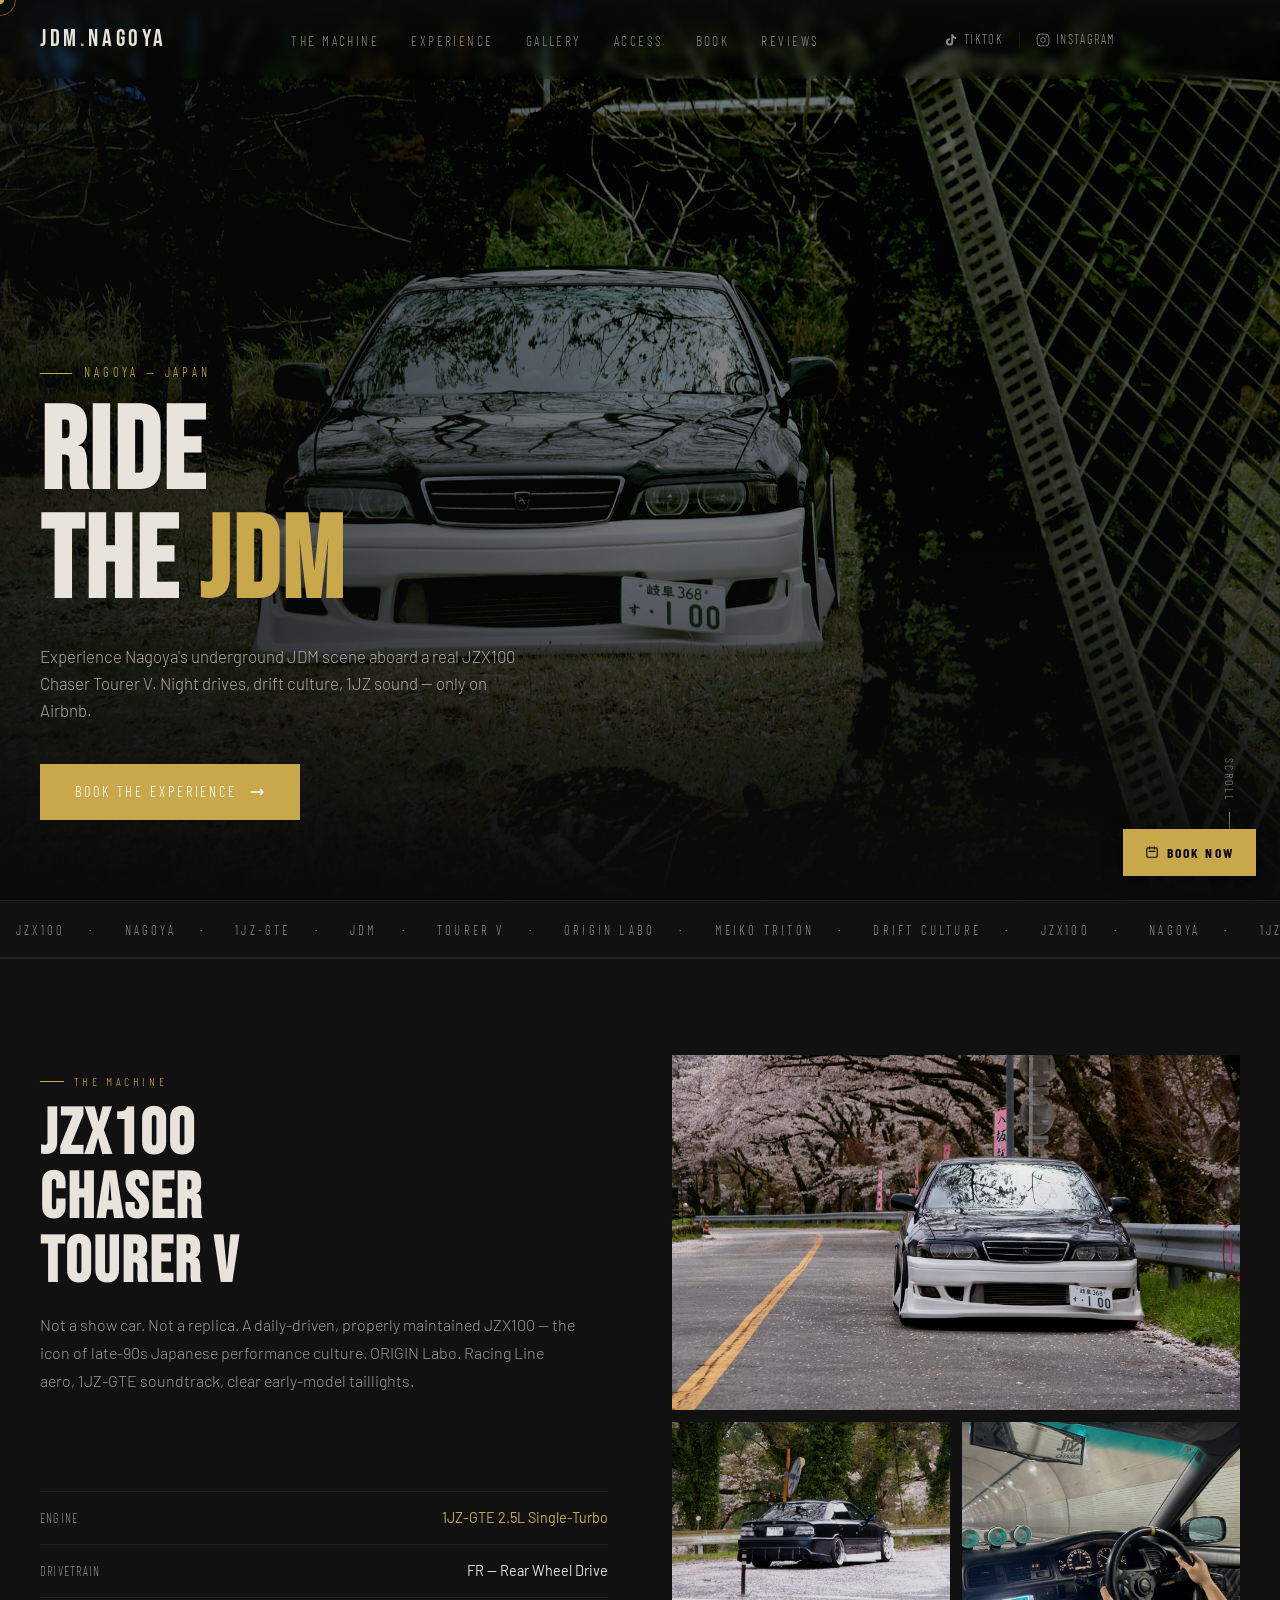
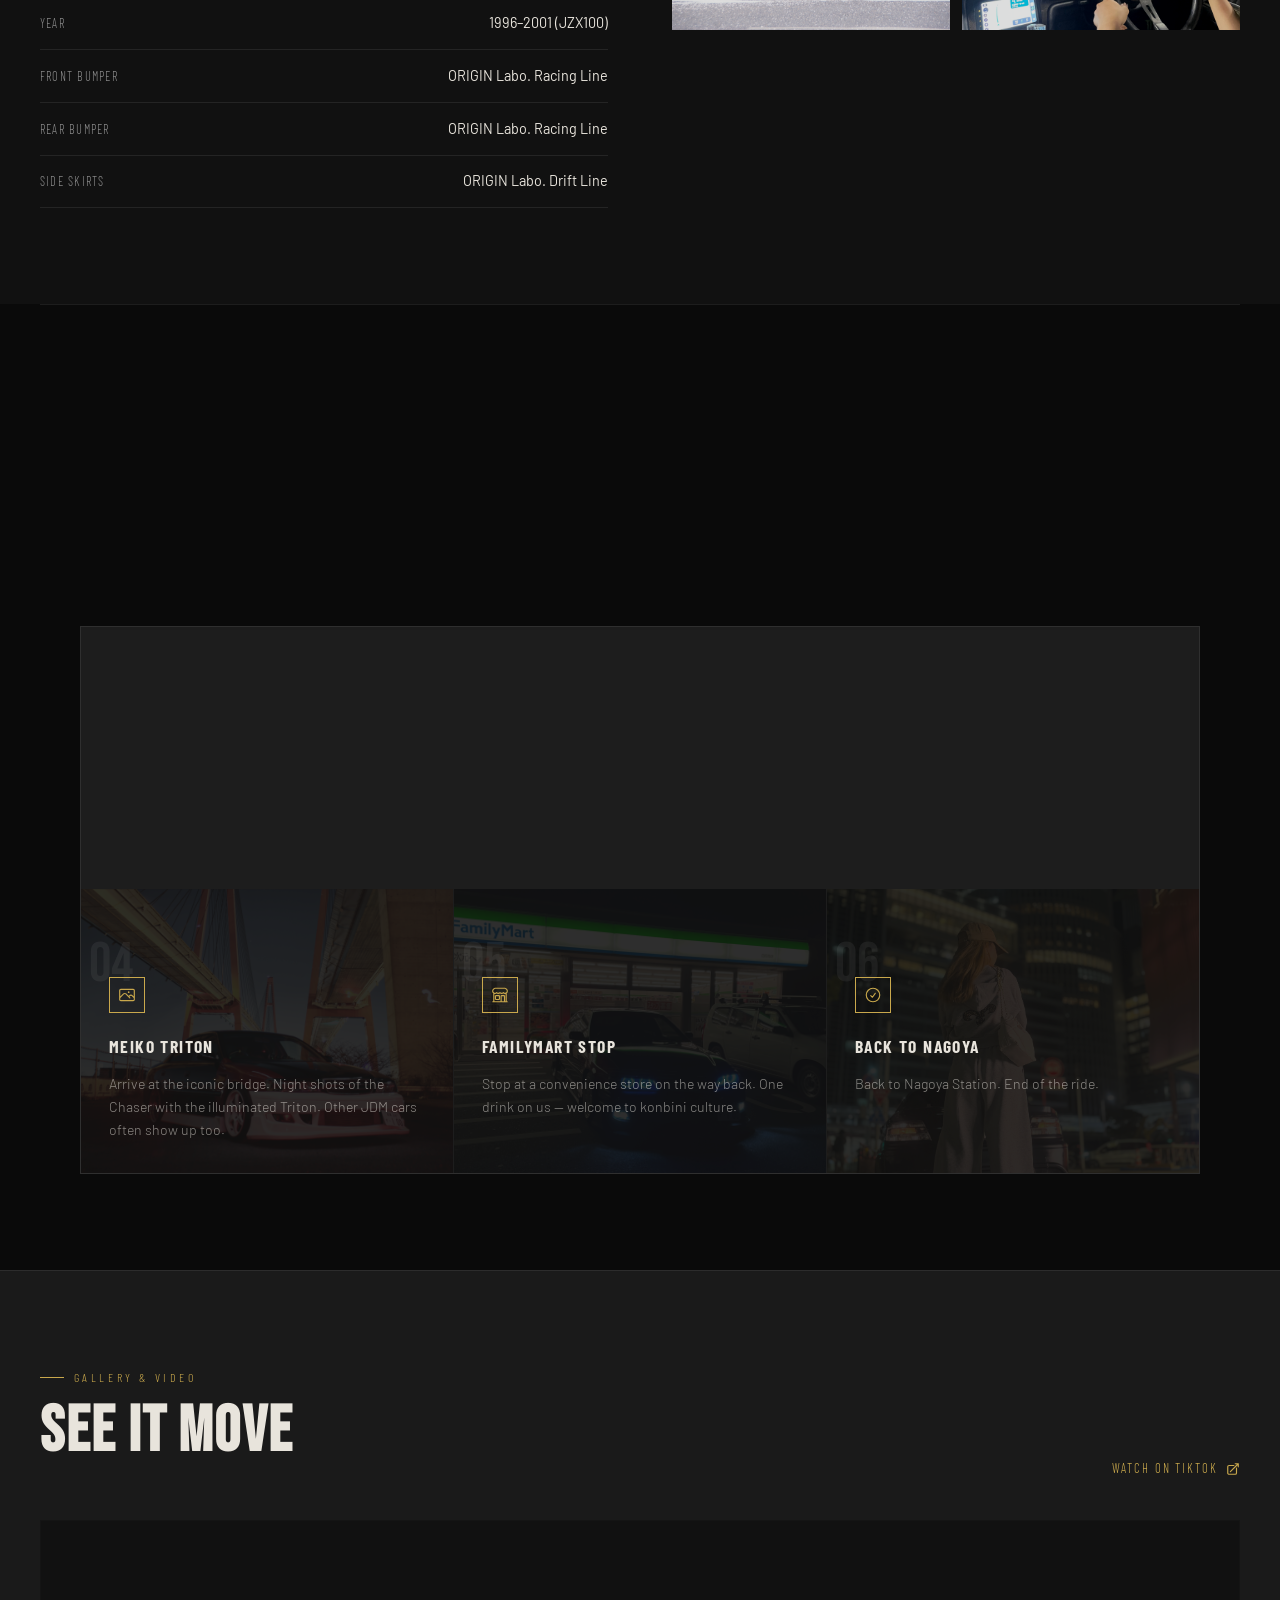
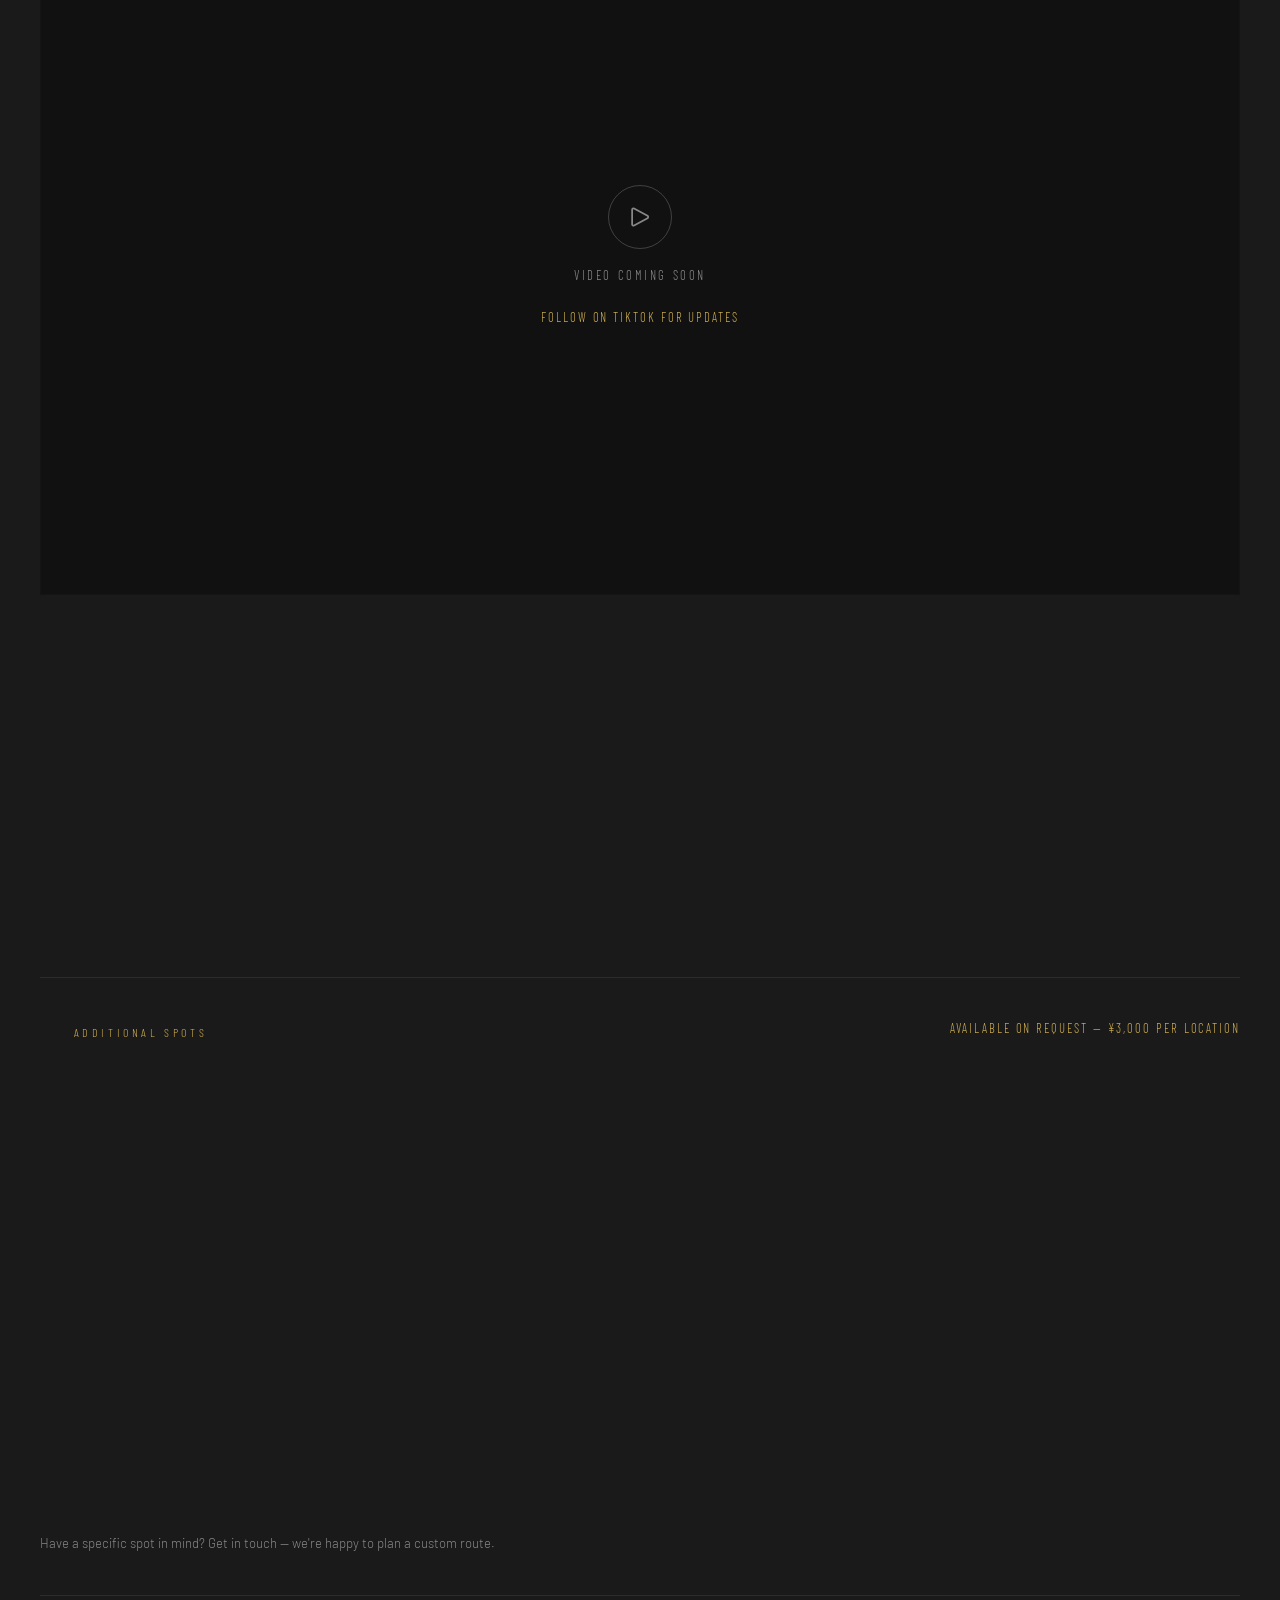
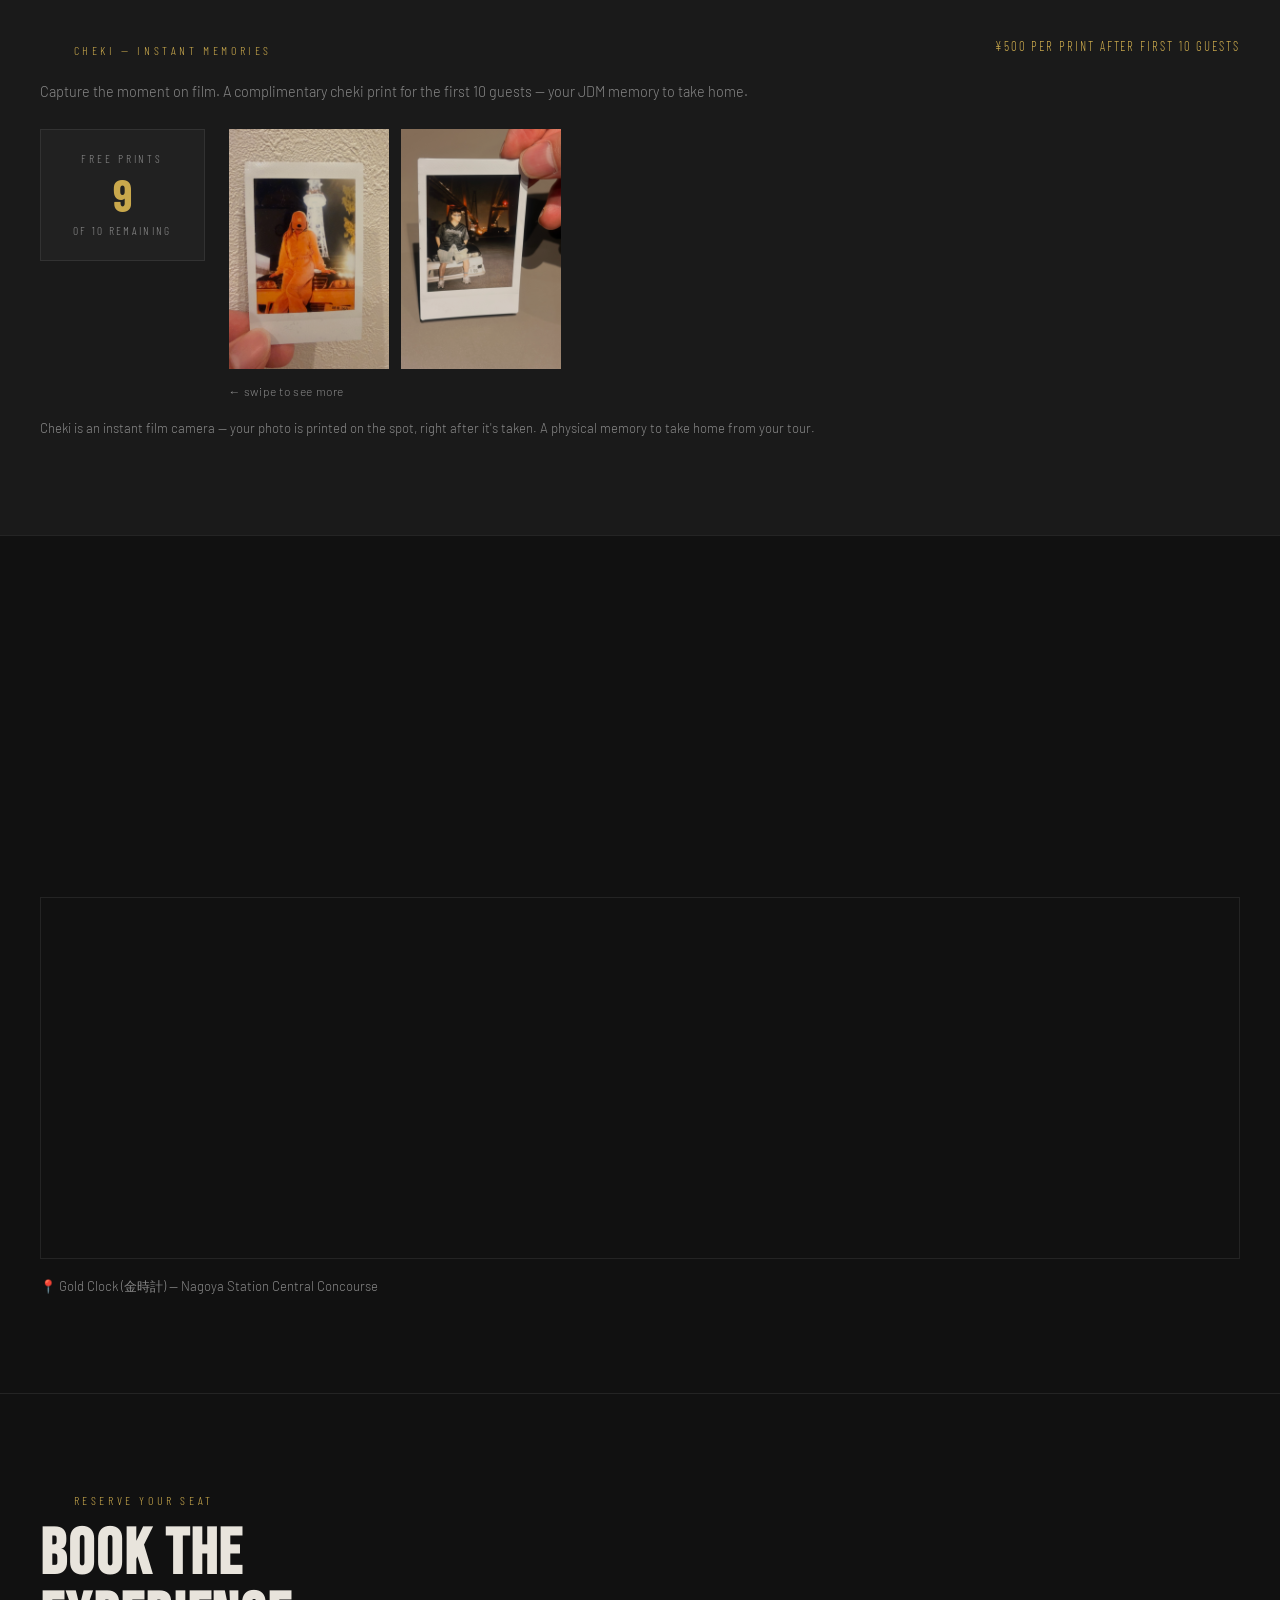
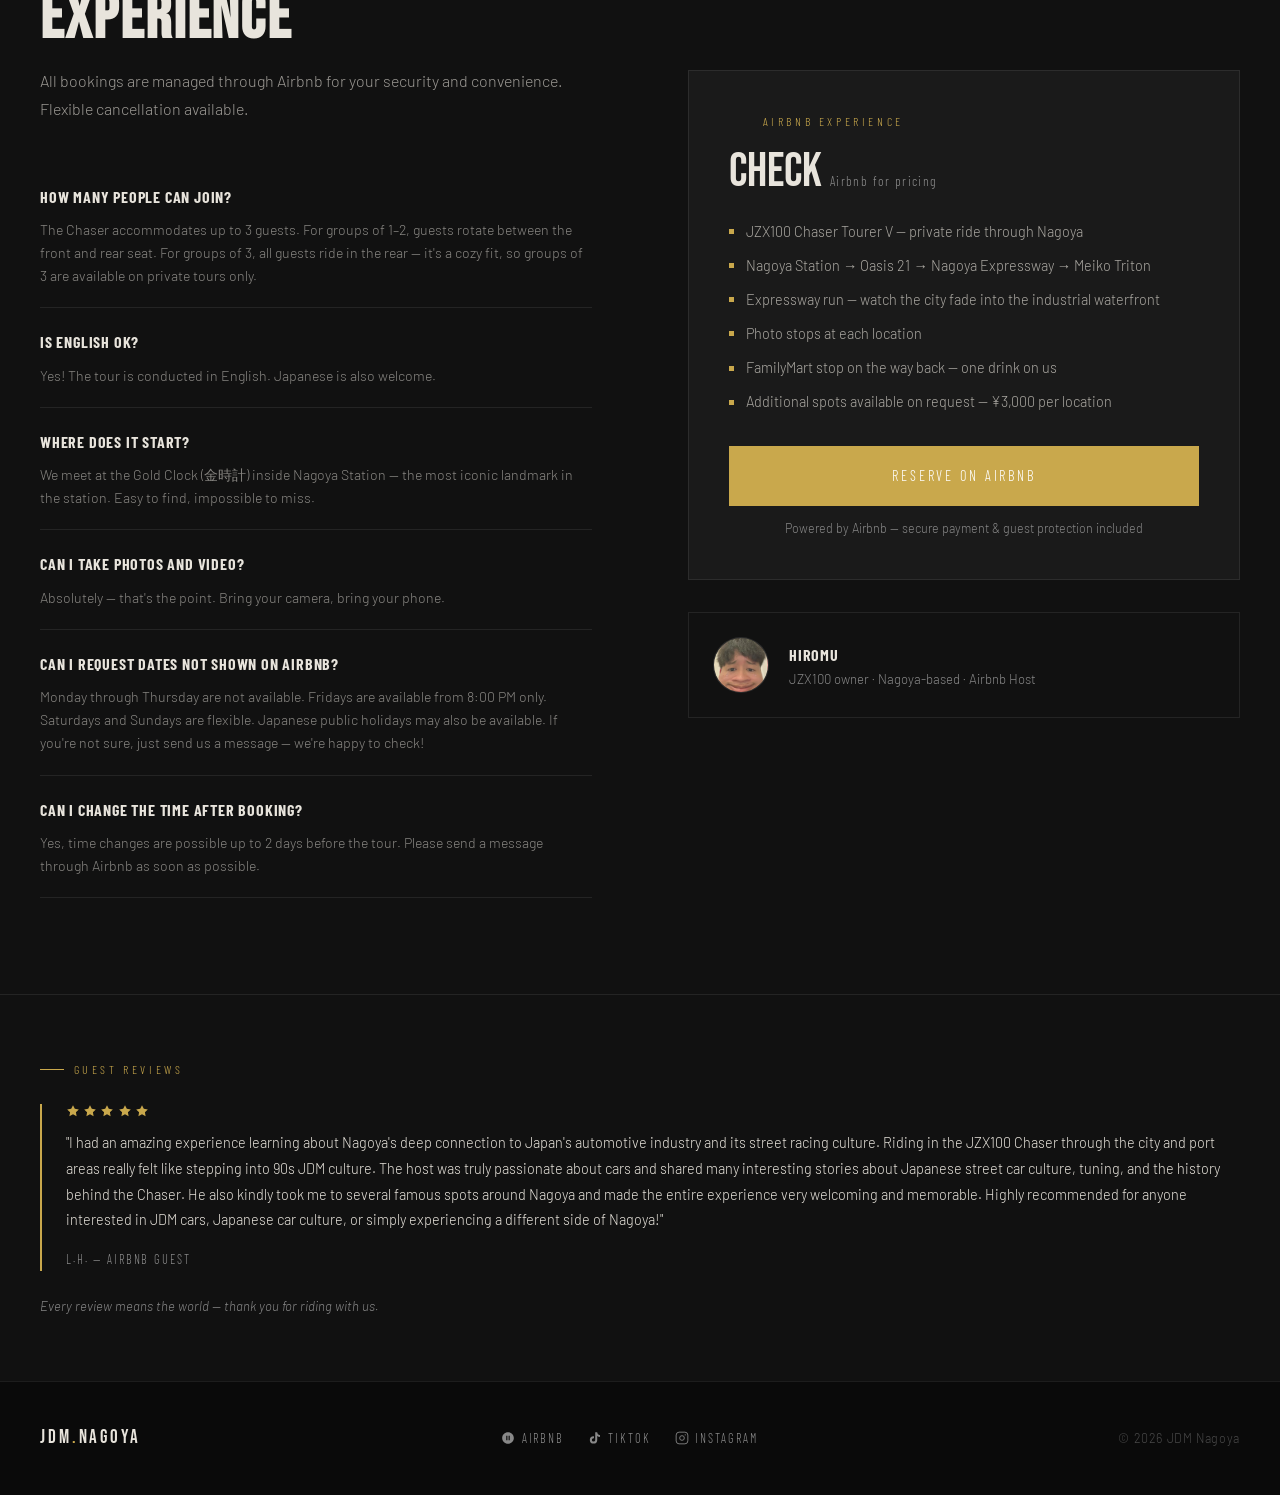
==== index.html @ 7455580b "fixfiles" ====
<!DOCTYPE html>
<html lang="en">
<head>
<meta charset="UTF-8">
<meta name="viewport" content="width=device-width, initial-scale=1.0">
<title>JDM Nagoya | JZX100 Chaser Tour Experience</title>
<meta name="description" content="Ride through Nagoya's underground JDM scene in a real JZX100 Chaser Tourer V. Night drives, drift culture, and authentic Japanese car culture — only on Airbnb.">

<!-- OGP -->
<meta property="og:type" content="website">
<meta property="og:url" content="https://chihiro7-28.github.io/my-jdm-tour/">
<meta property="og:title" content="JDM Nagoya | Ride the JDM — JZX100 Chaser Tour">
<meta property="og:description" content="Ride through Nagoya in a real JZX100 Chaser Tourer V. City to port, 1JZ soundtrack, authentic Japanese car culture. Book on Airbnb.">
<meta property="og:image" content="https://chihiro7-28.github.io/my-jdm-tour/images/DSC02982.JPG">
<meta property="og:image:width" content="1200">
<meta property="og:image:height" content="630">
<meta property="og:locale" content="en_US">
<meta property="og:site_name" content="JDM Nagoya">

<!-- Twitter Card -->
<meta name="twitter:card" content="summary_large_image">
<meta name="twitter:title" content="JDM Nagoya | Ride the JDM — JZX100 Chaser Tour">
<meta name="twitter:description" content="Ride through Nagoya in a real JZX100 Chaser Tourer V. City to port, 1JZ soundtrack, authentic Japanese car culture. Book on Airbnb.">
<meta name="twitter:image" content="https://chihiro7-28.github.io/my-jdm-tour/images/DSC02982.JPG">
<!-- Favicon -->
<link rel="icon" type="image/svg+xml" href="data:image/svg+xml,<svg xmlns='http://www.w3.org/2000/svg' viewBox='0 0 32 32'><rect width='32' height='32' fill='%230A0A0A'/><text x='50%' y='50%' dominant-baseline='central' text-anchor='middle' font-family='Arial Black,sans-serif' font-weight='900' font-size='11' letter-spacing='-0.5' fill='%23C9A84C'>JDM</text></svg>">
<!-- Google Analytics -->
<script async src="https://www.googletagmanager.com/gtag/js?id=G-RDDG2N0K39"></script>
<script>
  window.dataLayer = window.dataLayer || [];
  function gtag(){dataLayer.push(arguments);}
  gtag('js', new Date());
  gtag('config', 'G-RDDG2N0K39');
</script>
<link rel="preconnect" href="https://fonts.googleapis.com">
<link rel="preconnect" href="https://fonts.gstatic.com" crossorigin>
<link href="https://fonts.googleapis.com/css2?family=Bebas+Neue&family=Barlow:ital,wght@0,300;0,400;0,600;1,300&family=Barlow+Condensed:wght@400;700&display=swap" rel="stylesheet">
<style>
  *, *::before, *::after { box-sizing: border-box; margin: 0; padding: 0; }

  :root {
    --red: #D0021B;
    --red-dim: #8a0112;
    --gold: #C9A84C;
    --gold-dim: #8a6e2f;
    --off-white: #E8E4DC;
    --mid: #888;
    --dark: #0A0A0A;
    --dark2: #111;
    --dark3: #1a1a1a;
    --border: rgba(255,255,255,0.08);
  }

  html { scroll-behavior: smooth; overflow-x: hidden; }

  body {
    background: var(--dark);
    color: var(--off-white);
    font-family: 'Barlow', sans-serif;
    font-weight: 300;
    line-height: 1.7;
    overflow-x: hidden;
  }

  /* ── NAV ── */
  nav {
    position: fixed;
    top: 0; left: 0; right: 0;
    z-index: 100;
    display: flex;
    align-items: center;
    justify-content: space-between;
    padding: 1.2rem 2.5rem;
    background: linear-gradient(to bottom, rgba(10,10,10,0.95), transparent);
    backdrop-filter: blur(4px);
    width: 100%;
    max-width: 100vw;
  }

  .nav-logo {
    font-family: 'Bebas Neue', sans-serif;
    font-size: 1.5rem;
    letter-spacing: 0.15em;
    color: var(--off-white);
    text-decoration: none;
  }

  .nav-logo span { color: var(--gold); }

  .nav-links {
    display: flex;
    align-items: center;
    gap: 2rem;
    list-style: none;
  }

  .nav-links a {
    font-family: 'Barlow Condensed', sans-serif;
    font-size: 0.85rem;
    letter-spacing: 0.18em;
    text-transform: uppercase;
    color: var(--mid);
    text-decoration: none;
    transition: color 0.2s;
  }

  .nav-links a:hover { color: var(--off-white); }

  .nav-social {
    display: flex;
    gap: 1rem;
    align-items: center;
  }

  .nav-social a {
    color: var(--mid);
    text-decoration: none;
    font-size: 0.8rem;
    letter-spacing: 0.1em;
    text-transform: uppercase;
    font-family: 'Barlow Condensed', sans-serif;
    transition: color 0.2s;
  }

  .nav-social a:hover { color: var(--gold); }

  .nav-divider {
    width: 1px;
    height: 16px;
    background: var(--border);
  }

  .nav-mobile-sns {
    display: none;
    align-items: center;
    gap: 1rem;
  }

  .nav-mobile-sns a {
    color: var(--off-white);
    opacity: 0.7;
    transition: opacity 0.2s;
    display: flex;
    align-items: center;
  }

  .nav-mobile-sns a:hover { opacity: 1; }

  /* hamburger */
  .nav-toggle {
    display: none;
    flex-direction: column;
    gap: 5px;
    cursor: pointer;
    padding: 4px;
  }

  .nav-toggle span {
    display: block;
    width: 24px;
    height: 1.5px;
    background: var(--off-white);
    transition: all 0.3s;
  }

  /* ── HERO ── */
  #hero {
    position: relative;
    height: 100vh;
    min-height: 600px;
    display: flex;
    flex-direction: column;
    justify-content: flex-end;
    padding: 0 2.5rem 5rem;
    overflow: hidden;
  }

  .hero-bg {
    position: absolute;
    inset: 0;
    background:
      linear-gradient(to top, rgba(10,10,10,1) 0%, rgba(10,10,10,0.4) 40%, rgba(10,10,10,0.15) 100%),
      linear-gradient(to right, rgba(10,10,10,0.6) 0%, transparent 50%);
    z-index: 1;
  }

  .hero-img {
    position: absolute;
    inset: 0;
    object-fit: cover;
    width: 100%;
    height: 100%;
    filter: brightness(0.7) contrast(1.1);
  }

  .hero-content {
    position: relative;
    z-index: 2;
    max-width: 750px;
  }

  .hero-eyebrow {
    font-family: 'Barlow Condensed', sans-serif;
    font-size: 0.8rem;
    letter-spacing: 0.3em;
    text-transform: uppercase;
    color: var(--gold);
    margin-bottom: 1rem;
    display: flex;
    align-items: center;
    gap: 0.75rem;
  }

  .hero-eyebrow::before {
    content: '';
    display: inline-block;
    width: 32px;
    height: 1px;
    background: var(--gold);
  }

  .hero-title {
    font-family: 'Bebas Neue', sans-serif;
    font-size: clamp(3.5rem, 9vw, 7.5rem);
    line-height: 0.95;
    letter-spacing: 0.02em;
    color: var(--off-white);
    margin-bottom: 1.5rem;
  }

  .hero-title em {
    font-style: normal;
    color: var(--gold);
  }

  .hero-sub {
    font-size: 1.05rem;
    color: rgba(232, 228, 220, 0.7);
    max-width: 480px;
    margin-bottom: 2.5rem;
    font-weight: 300;
    line-height: 1.6;
  }

  .hero-cta {
    display: inline-flex;
    align-items: center;
    gap: 0.75rem;
    background: var(--gold);
    color: #fff;
    text-decoration: none;
    padding: 1rem 2.2rem;
    font-family: 'Barlow Condensed', sans-serif;
    font-size: 0.9rem;
    letter-spacing: 0.2em;
    text-transform: uppercase;
    transition: background 0.2s, transform 0.2s;
  }

  .hero-cta:hover {
    background: #a50016;
    transform: translateY(-1px);
  }

  .hero-cta svg { transition: transform 0.2s; }
  .hero-cta:hover svg { transform: translateX(4px); }

  .hero-scroll {
    position: absolute;
    bottom: 2.5rem;
    right: 2.5rem;
    z-index: 2;
    writing-mode: vertical-rl;
    font-family: 'Barlow Condensed', sans-serif;
    font-size: 0.75rem;
    letter-spacing: 0.2em;
    text-transform: uppercase;
    color: var(--mid);
    display: flex;
    align-items: center;
    gap: 0.6rem;
  }

  .hero-scroll::after {
    content: '';
    display: block;
    width: 1px;
    height: 48px;
    background: linear-gradient(to bottom, var(--mid), transparent);
  }

  /* ── SECTION BASE ── */
  section { padding: 6rem 2.5rem; }

  .section-label {
    font-family: 'Barlow Condensed', sans-serif;
    font-size: 0.75rem;
    letter-spacing: 0.3em;
    text-transform: uppercase;
    color: var(--gold);
    margin-bottom: 0.75rem;
    display: flex;
    align-items: center;
    gap: 0.6rem;
  }

  .section-label::before {
    content: '';
    display: inline-block;
    width: 24px;
    height: 1px;
    background: var(--gold);
  }

  .section-title {
    font-family: 'Bebas Neue', sans-serif;
    font-size: clamp(2.5rem, 5vw, 4rem);
    letter-spacing: 0.03em;
    line-height: 1;
    margin-bottom: 1rem;
  }

  .section-body {
    color: rgba(232,228,220,0.65);
    max-width: 540px;
    font-size: 1rem;
    line-height: 1.75;
  }

  /* ── MACHINE ── */
  #machine {
    background: var(--dark2);
    border-top: 1px solid var(--border);
  }

  .machine-grid {
    display: grid;
    grid-template-columns: 1fr 1fr;
    grid-template-rows: auto auto;
    gap: 4rem;
    align-items: start;
    max-width: 1200px;
    margin: 0 auto;
  }

  .machine-info { grid-column: 1; grid-row: 1; padding-top: 1rem; }
  .machine-photos { grid-column: 2; grid-row: 1 / 3; }
  .machine-specs { grid-column: 1; grid-row: 2; }

  .spec-list {
    margin-top: 2rem;
    display: flex;
    flex-direction: column;
    gap: 0;
    border-top: 1px solid var(--border);
  }

  .spec-row {
    display: flex;
    justify-content: space-between;
    align-items: baseline;
    padding: 0.85rem 0;
    border-bottom: 1px solid var(--border);
    font-size: 0.9rem;
  }

  .spec-label {
    font-family: 'Barlow Condensed', sans-serif;
    letter-spacing: 0.1em;
    text-transform: uppercase;
    color: var(--mid);
    font-size: 0.78rem;
  }

  .spec-val {
    color: var(--off-white);
    font-weight: 400;
    text-align: right;
  }

  .spec-val.highlight { color: var(--gold); }

  .machine-photos {
    display: grid;
    grid-template-rows: auto auto;
    gap: 0.75rem;
  }

  .machine-photo-main {
    width: 100%;
    aspect-ratio: 16/10;
    object-fit: cover;
    filter: brightness(0.9) contrast(1.05);
  }

  .machine-photo-row {
    display: grid;
    grid-template-columns: 1fr 1fr;
    gap: 0.75rem;
  }

  .machine-photo-row img {
    width: 100%;
    aspect-ratio: 4/3;
    object-fit: cover;
    filter: brightness(0.85) contrast(1.05);
    transition: filter 0.3s;
  }

  .machine-photo-row img:hover { filter: brightness(1) contrast(1.05); }

  /* ── EXPERIENCE ── */
  #experience {
    border-top: 1px solid var(--border);
    max-width: 1200px;
    margin: 0 auto;
    padding: 6rem 0;
  }

  .exp-header {
    display: grid;
    grid-template-columns: 1fr 1fr;
    gap: 4rem;
    align-items: end;
    margin-bottom: 4rem;
    padding: 0 2.5rem;
  }

  .exp-steps {
    display: grid;
    grid-template-columns: repeat(3, 1fr);
    gap: 1px;
    background: var(--border);
    border: 1px solid var(--border);
  }
  .exp-step {
    background: var(--dark2);
    padding: 2rem 1.75rem;
    position: relative;
    overflow: hidden;
  }

  .exp-step-bg {
    position: absolute;
    inset: 0;
    background-size: cover;
    background-position: center;
    opacity: 0.12;
    transition: opacity 0.4s ease;
    z-index: 0;
  }

  .exp-step:hover .exp-step-bg {
    opacity: 0.2;
  }

  .exp-step > *:not(.exp-step-bg) {
    position: relative;
    z-index: 1;
  }

  .step-num {
    font-family: 'Bebas Neue', sans-serif;
    font-size: 3.5rem;
    color: rgba(255,255,255,0.06);
    line-height: 1;
    position: absolute;
    top: 1rem;
    right: 1.25rem;
  }

  .step-icon {
    width: 36px;
    height: 36px;
    border: 1px solid var(--gold);
    display: flex;
    align-items: center;
    justify-content: center;
    margin-bottom: 1.2rem;
  }

  .step-icon svg { stroke: var(--gold); }

  .exp-step h3 {
    font-family: 'Barlow Condensed', sans-serif;
    font-size: 1.1rem;
    letter-spacing: 0.08em;
    text-transform: uppercase;
    margin-bottom: 0.6rem;
    font-weight: 700;
  }

  .exp-step p {
    font-size: 0.88rem;
    color: rgba(232,228,220,0.55);
    line-height: 1.65;
  }

  /* ── VIDEO PLACEHOLDER ── */
  #media {
    background: var(--dark3);
    border-top: 1px solid var(--border);
  }

  .media-inner {
    max-width: 1200px;
    margin: 0 auto;
  }

  .media-header {
    display: flex;
    justify-content: space-between;
    align-items: flex-end;
    margin-bottom: 2.5rem;
  }

  .video-frame {
    position: relative;
    width: 100%;
    aspect-ratio: 16/9;
    background: #000;
    overflow: hidden;
    border: 1px solid var(--border);
  }

  .video-frame iframe {
    position: absolute;
    inset: 0;
    width: 100%;
    height: 100%;
    border: none;
  }

  .video-placeholder {
    position: absolute;
    inset: 0;
    display: flex;
    flex-direction: column;
    align-items: center;
    justify-content: center;
    background: var(--dark2);
    gap: 1rem;
  }

  .video-placeholder-icon {
    width: 64px;
    height: 64px;
    border: 1px solid rgba(255,255,255,0.2);
    border-radius: 50%;
    display: flex;
    align-items: center;
    justify-content: center;
  }

  .video-placeholder-icon svg { stroke: var(--mid); }

  .video-placeholder p {
    font-family: 'Barlow Condensed', sans-serif;
    font-size: 0.8rem;
    letter-spacing: 0.2em;
    text-transform: uppercase;
    color: var(--mid);
  }

  .tiktok-link {
    display: inline-flex;
    align-items: center;
    gap: 0.5rem;
    color: var(--gold);
    text-decoration: none;
    font-family: 'Barlow Condensed', sans-serif;
    font-size: 0.8rem;
    letter-spacing: 0.15em;
    text-transform: uppercase;
    margin-top: 0.5rem;
    transition: opacity 0.2s;
  }

  .tiktok-link:hover { opacity: 0.7; }

  /* ── BOOK ── */
  #book {
    border-top: 1px solid var(--border);
    background: var(--dark2);
  }

  .book-inner {
    max-width: 1200px;
    margin: 0 auto;
    display: grid;
    grid-template-columns: 1fr 1fr;
    gap: 6rem;
    align-items: center;
  }

  .book-detail {
    display: flex;
    flex-direction: column;
    gap: 2rem;
  }

  .book-card {
    background: var(--dark3);
    border: 1px solid var(--border);
    padding: 2.5rem;
  }

  .price-row {
    display: flex;
    align-items: baseline;
    gap: 0.5rem;
    margin-bottom: 1.5rem;
  }

  .price {
    font-family: 'Bebas Neue', sans-serif;
    font-size: 3rem;
    color: var(--off-white);
    line-height: 1;
  }

  .price-unit {
    font-family: 'Barlow Condensed', sans-serif;
    color: var(--mid);
    font-size: 0.85rem;
    letter-spacing: 0.1em;
  }

  .include-list {
    list-style: none;
    display: flex;
    flex-direction: column;
    gap: 0.6rem;
    margin-bottom: 2rem;
  }

  .include-list li {
    display: flex;
    align-items: center;
    gap: 0.75rem;
    font-size: 0.9rem;
    color: rgba(232,228,220,0.7);
  }

  .include-list li::before {
    content: '';
    display: inline-block;
    width: 5px;
    height: 5px;
    background: var(--gold);
    flex-shrink: 0;
  }

  .book-btn {
    display: block;
    text-align: center;
    background: var(--gold);
    color: #fff;
    text-decoration: none;
    padding: 1.1rem 2rem;
    font-family: 'Barlow Condensed', sans-serif;
    font-size: 0.9rem;
    letter-spacing: 0.2em;
    text-transform: uppercase;
    transition: background 0.2s;
  }

  .book-btn:hover { background: #a50016; }

  .note {
    font-size: 0.78rem;
    color: var(--mid);
    text-align: center;
    margin-top: 0.75rem;
  }

  .host-card {
    display: flex;
    align-items: center;
    gap: 1.25rem;
    padding: 1.5rem;
    border: 1px solid var(--border);
  }

  .host-avatar {
    width: 56px;
    height: 56px;
    border-radius: 50%;
    background: var(--dark3);
    border: 1px solid var(--border);
    object-fit: cover;
    flex-shrink: 0;
  }

  .host-avatar-placeholder {
    width: 56px;
    height: 56px;
    border-radius: 50%;
    background: var(--gold-dim);
    display: flex;
    align-items: center;
    justify-content: center;
    font-family: 'Bebas Neue', sans-serif;
    font-size: 1.2rem;
    color: var(--off-white);
    flex-shrink: 0;
  }

  .host-name {
    font-family: 'Barlow Condensed', sans-serif;
    font-size: 1rem;
    letter-spacing: 0.05em;
    text-transform: uppercase;
    font-weight: 700;
  }

  .host-title {
    font-size: 0.82rem;
    color: var(--mid);
  }

  .faq { display: flex; flex-direction: column; gap: 0; }

  .faq-item {
    border-bottom: 1px solid var(--border);
    padding: 1.25rem 0;
  }

  .faq-q {
    font-family: 'Barlow Condensed', sans-serif;
    font-size: 1rem;
    letter-spacing: 0.05em;
    text-transform: uppercase;
    font-weight: 700;
    margin-bottom: 0.5rem;
    color: var(--off-white);
  }

  .faq-a {
    font-size: 0.88rem;
    color: rgba(232,228,220,0.55);
    line-height: 1.65;
  }

  /* ── FOOTER ── */
  footer {
    border-top: 1px solid var(--border);
    padding: 2.5rem 2.5rem;
    display: flex;
    justify-content: space-between;
    align-items: center;
    flex-wrap: wrap;
    gap: 1rem;
  }

  .footer-logo {
    font-family: 'Bebas Neue', sans-serif;
    font-size: 1.2rem;
    letter-spacing: 0.15em;
    color: var(--off-white);
  }

  .footer-logo span { color: var(--gold); }

  .footer-links {
    display: flex;
    gap: 1.5rem;
    list-style: none;
  }

  .footer-links a {
    font-family: 'Barlow Condensed', sans-serif;
    font-size: 0.78rem;
    letter-spacing: 0.15em;
    text-transform: uppercase;
    color: var(--mid);
    text-decoration: none;
    transition: color 0.2s;
  }

  .footer-links a:hover { color: var(--off-white); }

  .footer-copy {
    font-size: 0.78rem;
    color: rgba(136,136,136,0.5);
    letter-spacing: 0.05em;
  }

  /* ── RESPONSIVE ── */
  @media (max-width: 900px) {
    nav { padding: 1rem 1.5rem; }
    .nav-links, .nav-social, .nav-divider { display: none; }
    .nav-toggle { display: flex; }
    .nav-mobile-sns { display: flex; }
    .nav-open .nav-close { display: block; }
    .nav-links .mobile-sns { display: flex; }

    #hero { padding: 0 1.5rem 4rem; }
    .hero-scroll { display: none; }

    section { padding: 4rem 1.5rem; }

    .machine-grid { grid-template-columns: 1fr; grid-template-rows: auto; gap: 2rem; }
    .machine-info { grid-column: 1; grid-row: auto; order: 1; }
    .machine-photos { grid-column: 1; grid-row: auto; order: 2; }
    .machine-specs { grid-column: 1; grid-row: auto; order: 3; }

    .exp-header { grid-template-columns: 1fr; gap: 1.5rem; padding: 0 1.5rem; }
    .exp-body { display: block; }
    .exp-steps { grid-template-columns: 1fr 1fr; }

    .media-header { flex-direction: column; align-items: flex-start; gap: 1rem; }

    .book-inner { grid-template-columns: 1fr; gap: 3rem; }

    footer { flex-direction: column; align-items: flex-start; padding: 2rem 1.5rem; }

    #experience { padding: 4rem 0; }
    .exp-header { margin-bottom: 2.5rem; }

    /* h2 の強制改行を無効化してフォントを小さく */
    .section-title br { display: none; }
    .section-title { font-size: clamp(1.8rem, 6vw, 2.8rem); }
    .hero-title br { display: none; }
  }

  @media (max-width: 600px) {
    .hero-title { font-size: clamp(2.8rem, 13vw, 4rem); }
    .machine-photo-row { grid-template-columns: 1fr; }
    .exp-steps { grid-template-columns: 1fr; gap: 0; }
    .footer-links { flex-wrap: wrap; gap: 1rem; }
  }

  /* ── CURSOR EFFECT ── */
  .cursor-dot {
    position: fixed;
    width: 8px;
    height: 8px;
    background: var(--gold);
    border-radius: 50%;
    pointer-events: none;
    z-index: 9998;
    transform: translate(-50%, -50%);
    transition: transform 0.1s ease, opacity 0.3s ease;
  }

  .cursor-ring {
    position: fixed;
    width: 32px;
    height: 32px;
    border: 1px solid rgba(201,168,76,0.5);
    border-radius: 50%;
    pointer-events: none;
    z-index: 9997;
    transform: translate(-50%, -50%);
    transition: width 0.3s ease, height 0.3s ease, border-color 0.3s ease;
  }

  .cursor-particle {
    position: fixed;
    width: 4px;
    height: 4px;
    background: var(--gold);
    border-radius: 50%;
    pointer-events: none;
    z-index: 9996;
    transform: translate(-50%, -50%);
  }

  @media (hover: none) {
    .cursor-dot, .cursor-ring, .cursor-particle { display: none; }
  }

  /* ── MARQUEE ── */
  .marquee-wrap {
    background: var(--dark2);
    border-top: 1px solid var(--border);
    border-bottom: 1px solid var(--border);
    overflow: hidden;
    padding: 0.9rem 0;
    white-space: nowrap;
  }

  .marquee-track {
    display: inline-block;
    animation: marquee 20s linear infinite;
    font-family: 'Barlow Condensed', sans-serif;
    font-size: 0.8rem;
    letter-spacing: 0.25em;
    text-transform: uppercase;
    color: var(--mid);
  }

  .marquee-track span { margin: 0 1rem; }

  .marquee-dot {
    color: var(--gold) !important;
    margin: 0 0.5rem !important;
  }

  .marquee-wrap:hover .marquee-track {
    animation-play-state: paused;
  }

  @keyframes marquee {
    from { transform: translateX(0); }
    to { transform: translateX(-50%); }
  }

  /* ── LOADING ── */
  #loader {
    position: fixed;
    inset: 0;
    z-index: 9999;
    background: var(--dark);
    display: flex;
    flex-direction: column;
    align-items: center;
    justify-content: center;
    gap: 1rem;
    transition: opacity 0.6s ease, visibility 0.6s ease;
  }

  #loader.hidden {
    opacity: 0;
    visibility: hidden;
  }

  .loader-logo {
    font-family: 'Bebas Neue', sans-serif;
    font-size: 3rem;
    letter-spacing: 0.3em;
    color: var(--off-white);
    opacity: 0;
    transform: translateY(16px);
    animation: loaderFadeIn 0.8s cubic-bezier(0.16,1,0.3,1) 0.2s forwards;
  }

  .loader-logo span { color: var(--gold); }

  .loader-line {
    width: 0;
    height: 1px;
    background: var(--gold);
    animation: loaderLine 1s ease 0.6s forwards;
  }

  .loader-sub {
    font-family: 'Barlow Condensed', sans-serif;
    font-size: 0.75rem;
    letter-spacing: 0.3em;
    text-transform: uppercase;
    color: var(--mid);
    opacity: 0;
    animation: loaderFadeIn 0.6s ease 1s forwards;
  }

  @keyframes loaderFadeIn {
    to { opacity: 1; transform: translateY(0); }
  }

  @keyframes loaderLine {
    to { width: 120px; }
  }

  /* ── FLOATING BOOK BUTTON ── */
  .float-book {
    position: fixed;
    bottom: 1.5rem;
    right: 1.5rem;
    z-index: 90;
    background: var(--gold);
    color: var(--dark);
    font-family: 'Barlow Condensed', sans-serif;
    font-size: 0.85rem;
    font-weight: 700;
    letter-spacing: 0.15em;
    text-transform: uppercase;
    padding: 0.75rem 1.4rem;
    text-decoration: none;
    display: flex;
    align-items: center;
    gap: 0.5rem;
    box-shadow: 0 4px 20px rgba(0,0,0,0.4);
    transition: background 0.2s, transform 0.2s;
  }

  .float-book:hover {
    background: #d4b05a;
    transform: translateY(-2px);
  }

  /* ── CHEKI SLIDER ── */
  .cheki-slider {
    display: flex;
    gap: 0.75rem;
    overflow-x: auto;
    scroll-snap-type: x mandatory;
    -webkit-overflow-scrolling: touch;
    scrollbar-width: none;
    padding-bottom: 0.25rem;
  }
  .cheki-slider::-webkit-scrollbar { display: none; }

  .cheki-slide {
    flex-shrink: 0;
    width: 160px;
    height: 240px;
    scroll-snap-align: start;
    cursor: pointer;
  }

  /* ── LIGHTBOX ── */
  .gallery-grid {
    display: grid;
    grid-template-columns: repeat(2, 1fr);
    gap: 0.75rem;
  }

  .gallery-grid-3 {
    display: grid;
    grid-template-columns: repeat(3, 1fr);
    gap: 0.75rem;
  }

  @media (max-width: 900px) {
    .gallery-grid-3 { grid-template-columns: repeat(2, 1fr); }
  }

  @media (max-width: 600px) {
    .gallery-grid-3 { grid-template-columns: 1fr; }
  }

  .gallery-item {
    position: relative;
    overflow: hidden;
    cursor: pointer;
    aspect-ratio: 4/3;
  }

  .gallery-item img {
    width: 100%;
    height: 100%;
    object-fit: cover;
    filter: brightness(0.85) contrast(1.05);
    transition: filter 0.4s ease, transform 0.6s cubic-bezier(0.16,1,0.3,1);
    display: block;
  }

  .gallery-item:hover img {
    filter: brightness(1) contrast(1.05);
    transform: scale(1.03);
  }

  .gallery-item-overlay {
    position: absolute;
    inset: 0;
    display: flex;
    align-items: center;
    justify-content: center;
    opacity: 0;
    transition: opacity 0.3s ease;
    background: rgba(10,10,10,0.3);
  }

  .gallery-item:hover .gallery-item-overlay { opacity: 1; }

  .gallery-item-overlay svg {
    stroke: rgba(255,255,255,0.9);
    width: 32px;
    height: 32px;
  }

  .gallery-item-caption {
    position: absolute;
    bottom: 0; left: 0; right: 0;
    padding: 1rem;
    background: linear-gradient(to top, rgba(10,10,10,0.9), transparent);
    font-family: 'Barlow Condensed', sans-serif;
    font-size: 0.82rem;
    letter-spacing: 0.1em;
    text-transform: uppercase;
    color: var(--off-white);
    transform: translateY(4px);
    transition: transform 0.3s ease;
  }

  .gallery-item:hover .gallery-item-caption { transform: translateY(0); }

  /* Lightbox overlay */
  #lightbox {
    position: fixed;
    inset: 0;
    z-index: 1000;
    background: rgba(5,5,5,0.96);
    display: flex;
    align-items: center;
    justify-content: center;
    opacity: 0;
    pointer-events: none;
    transition: opacity 0.3s ease;
    backdrop-filter: blur(8px);
  }

  #lightbox.active {
    opacity: 1;
    pointer-events: all;
  }

  .lightbox-img-wrap {
    position: relative;
    max-width: 90vw;
    max-height: 85vh;
    display: flex;
    align-items: center;
    justify-content: center;
  }

  #lightbox-img {
    max-width: 90vw;
    max-height: 82vh;
    object-fit: contain;
    border: 1px solid var(--border);
    transform: scale(0.96);
    transition: transform 0.3s cubic-bezier(0.16,1,0.3,1);
  }

  #lightbox.active #lightbox-img { transform: scale(1); }

  .lightbox-close {
    position: fixed;
    top: 1.5rem;
    right: 1.5rem;
    width: 44px;
    height: 44px;
    border: 1px solid var(--border);
    background: rgba(255,255,255,0.05);
    color: var(--off-white);
    cursor: pointer;
    display: flex;
    align-items: center;
    justify-content: center;
    transition: background 0.2s;
    z-index: 1001;
  }

  .lightbox-close:hover { background: rgba(255,255,255,0.12); }

  .lightbox-prev,
  .lightbox-next {
    position: fixed;
    top: 50%;
    transform: translateY(-50%);
    width: 48px;
    height: 48px;
    border: 1px solid var(--border);
    background: rgba(255,255,255,0.05);
    color: var(--off-white);
    cursor: pointer;
    display: flex;
    align-items: center;
    justify-content: center;
    transition: background 0.2s;
    z-index: 1001;
  }

  .lightbox-prev { left: 1.5rem; }
  .lightbox-next { right: 1.5rem; }
  .lightbox-prev:hover,
  .lightbox-next:hover { background: rgba(255,255,255,0.12); }

  .lightbox-caption {
    position: fixed;
    bottom: 2rem;
    left: 50%;
    transform: translateX(-50%);
    font-family: 'Barlow Condensed', sans-serif;
    font-size: 0.8rem;
    letter-spacing: 0.2em;
    text-transform: uppercase;
    color: var(--mid);
    white-space: nowrap;
  }

  .lightbox-counter {
    position: fixed;
    top: 1.5rem;
    left: 50%;
    transform: translateX(-50%);
    font-family: 'Barlow Condensed', sans-serif;
    font-size: 0.78rem;
    letter-spacing: 0.2em;
    color: var(--mid);
  }

  /* ── ANIMATIONS ── */

  /* Fade-in base */
  .reveal {
    opacity: 0;
    transform: translateY(32px);
    transition: opacity 0.75s cubic-bezier(0.16,1,0.3,1), transform 0.75s cubic-bezier(0.16,1,0.3,1);
  }
  .reveal.visible {
    opacity: 1;
    transform: translateY(0);
  }

  /* Fade from left */
  .reveal-left {
    opacity: 0;
    transform: translateX(-40px);
    transition: opacity 0.75s cubic-bezier(0.16,1,0.3,1), transform 0.75s cubic-bezier(0.16,1,0.3,1);
  }
  .reveal-left.visible {
    opacity: 1;
    transform: translateX(0);
  }

  /* Stagger delays */
  .delay-1 { transition-delay: 0.1s; }
  .delay-2 { transition-delay: 0.2s; }
  .delay-3 { transition-delay: 0.3s; }
  .delay-4 { transition-delay: 0.4s; }
  .delay-5 { transition-delay: 0.5s; }
  .delay-6 { transition-delay: 0.6s; }

  /* Hero entrance animations */
  .hero-eyebrow {
    animation: slideInLeft 0.8s cubic-bezier(0.16,1,0.3,1) 0.2s both;
  }
  .hero-title {
    animation: slideInUp 0.9s cubic-bezier(0.16,1,0.3,1) 0.4s both;
  }
  .hero-sub {
    animation: slideInUp 0.9s cubic-bezier(0.16,1,0.3,1) 0.6s both;
  }
  .hero-cta {
    animation: slideInUp 0.9s cubic-bezier(0.16,1,0.3,1) 0.8s both;
  }
  .hero-scroll {
    animation: fadeIn 1s ease 1.2s both;
  }

  @keyframes slideInLeft {
    from { opacity: 0; transform: translateX(-30px); }
    to   { opacity: 1; transform: translateX(0); }
  }
  @keyframes slideInUp {
    from { opacity: 0; transform: translateY(24px); }
    to   { opacity: 1; transform: translateY(0); }
  }
  @keyframes fadeIn {
    from { opacity: 0; }
    to   { opacity: 1; }
  }

  /* Spec rows stagger */
  .spec-row {
    opacity: 0;
    transform: translateX(-16px);
    transition: opacity 0.5s ease, transform 0.5s ease;
  }
  .spec-row.visible {
    opacity: 1;
    transform: translateX(0);
  }

  /* Step cards */
  .exp-step {
    transition: background 0.3s ease, transform 0.3s ease;
  }
  .exp-step:hover {
    background: #1f1f1f;
    transform: translateY(-4px);
  }

  /* Parallax hero */
  .hero-img {
    will-change: transform;
  }

  /* Nav scroll effect */
  nav.scrolled {
    background: rgba(10,10,10,0.97) !important;
    backdrop-filter: blur(12px);
    box-shadow: 0 1px 0 rgba(255,255,255,0.06);
    transition: background 0.3s ease;
  }

  /* Image hover zoom */
  .machine-photo-main {
    transition: filter 0.4s ease, transform 0.6s cubic-bezier(0.16,1,0.3,1);
    overflow: hidden;
  }
  .machine-photos:hover .machine-photo-main {
    filter: brightness(1) contrast(1.05);
  }

  /* Gold line reveal on section labels */
  .section-label::before {
    transform: scaleX(0);
    transform-origin: left;
    transition: transform 0.6s cubic-bezier(0.16,1,0.3,1) 0.3s;
  }
  .visible-parent .section-label::before,
  .section-label.visible::before {
    transform: scaleX(1);
  }

  /* mobile nav open */
  .nav-open .nav-links {
    display: flex;
    flex-direction: column;
    position: fixed;
    top: 0; left: 0; right: 0; bottom: 0;
    background: rgba(10,10,10,0.98);
    align-items: center;
    justify-content: flex-start;
    padding-top: 4.5rem;
    gap: 1.75rem;
    z-index: 99;
    list-style: none;
  }

  .nav-open .nav-links a {
    font-size: 1.4rem;
    letter-spacing: 0.2em;
  }

  .nav-open .nav-social {
    display: none;
  }

  .nav-open .nav-divider { display: none; }

  /* 閉じるボタン */
  .nav-close {
    display: none;
    position: fixed;
    top: 1.2rem;
    right: 1.5rem;
    z-index: 200;
    background: none;
    border: none;
    cursor: pointer;
    color: var(--off-white);
    padding: 0.5rem;
  }
</style>
</head>
<body>

<!-- CURSOR -->
<div class="cursor-dot" id="cursorDot"></div>
<div class="cursor-ring" id="cursorRing"></div>

<!-- LOADER -->
<div id="loader">
  <div class="loader-logo">JDM<span>.</span>NAGOYA</div>
  <div class="loader-line"></div>
  <div class="loader-sub">Nagoya · Japan · JZX100</div>
</div>

<!-- NAV -->
<nav id="nav">
  <a href="#" class="nav-logo">JDM<span>.</span>NAGOYA</a>
  <ul class="nav-links">
    <li><a href="#machine">The Machine</a></li>
    <li><a href="#experience">Experience</a></li>
    <li><a href="#media">Gallery</a></li>
    <li><a href="#access">Access</a></li>
    <li><a href="#book">Book</a></li>
    <li><a href="#reviews">Reviews</a></li>
    <li style="border-top:1px solid var(--border); padding-top:1.5rem; display:none; gap:1.5rem;" class="mobile-sns">
      <a href="https://www.tiktok.com/@jzx100_chaser_v" target="_blank" rel="noopener" style="display:flex; align-items:center; gap:0.4rem; font-size:0.9rem !important;">
        <svg width="14" height="14" viewBox="0 0 24 24" fill="currentColor"><path d="M19.59 6.69a4.83 4.83 0 01-3.77-4.25V2h-3.45v13.67a2.89 2.89 0 01-2.88 2.5 2.89 2.89 0 01-2.89-2.89 2.89 2.89 0 012.89-2.89c.28 0 .54.04.79.1V9.01a6.33 6.33 0 00-.79-.05 6.34 6.34 0 00-6.34 6.34 6.34 6.34 0 006.34 6.34 6.34 6.34 0 006.33-6.34V8.69a8.18 8.18 0 004.78 1.52V6.75a4.85 4.85 0 01-1.01-.06z"/></svg>TikTok
      </a>
      <a href="https://www.instagram.com/jzx100_chaser_v7" target="_blank" rel="noopener" style="display:flex; align-items:center; gap:0.4rem; font-size:0.9rem !important;">
        <svg width="14" height="14" viewBox="0 0 24 24" fill="none" stroke="currentColor" stroke-width="1.5"><rect x="2" y="2" width="20" height="20" rx="5"/><circle cx="12" cy="12" r="4"/><circle cx="17.5" cy="6.5" r="1" fill="currentColor" stroke="none"/></svg>Instagram
      </a>
    </li>
  </ul>
  <div class="nav-social">
    <a href="https://www.tiktok.com/@jzx100_chaser_v" target="_blank" rel="noopener" style="display:flex; align-items:center; gap:0.4rem;">
      <svg width="14" height="14" viewBox="0 0 24 24" fill="currentColor"><path d="M19.59 6.69a4.83 4.83 0 01-3.77-4.25V2h-3.45v13.67a2.89 2.89 0 01-2.88 2.5 2.89 2.89 0 01-2.89-2.89 2.89 2.89 0 012.89-2.89c.28 0 .54.04.79.1V9.01a6.33 6.33 0 00-.79-.05 6.34 6.34 0 00-6.34 6.34 6.34 6.34 0 006.34 6.34 6.34 6.34 0 006.33-6.34V8.69a8.18 8.18 0 004.78 1.52V6.75a4.85 4.85 0 01-1.01-.06z"/></svg>
      TikTok
    </a>
    <div class="nav-divider"></div>
    <a href="https://www.instagram.com/jzx100_chaser_v7" target="_blank" rel="noopener" style="display:flex; align-items:center; gap:0.4rem;">
      <svg width="14" height="14" viewBox="0 0 24 24" fill="none" stroke="currentColor" stroke-width="1.5"><rect x="2" y="2" width="20" height="20" rx="5"/><circle cx="12" cy="12" r="4"/><circle cx="17.5" cy="6.5" r="1" fill="currentColor" stroke="none"/></svg>
      Instagram
    </a>
  </div>
  <div style="display:flex; align-items:center; gap:1rem;">
    <div class="nav-mobile-sns">
      <a href="https://www.tiktok.com/@jzx100_chaser_v" target="_blank" rel="noopener" aria-label="TikTok">
        <svg width="18" height="18" viewBox="0 0 24 24" fill="currentColor"><path d="M19.59 6.69a4.83 4.83 0 01-3.77-4.25V2h-3.45v13.67a2.89 2.89 0 01-2.88 2.5 2.89 2.89 0 01-2.89-2.89 2.89 2.89 0 012.89-2.89c.28 0 .54.04.79.1V9.01a6.33 6.33 0 00-.79-.05 6.34 6.34 0 00-6.34 6.34 6.34 6.34 0 006.34 6.34 6.34 6.34 0 006.33-6.34V8.69a8.18 8.18 0 004.78 1.52V6.75a4.85 4.85 0 01-1.01-.06z"/></svg>
      </a>
      <a href="https://www.instagram.com/jzx100_chaser_v7" target="_blank" rel="noopener" aria-label="Instagram">
        <svg width="18" height="18" viewBox="0 0 24 24" fill="none" stroke="currentColor" stroke-width="1.5"><rect x="2" y="2" width="20" height="20" rx="5"/><circle cx="12" cy="12" r="4"/><circle cx="17.5" cy="6.5" r="1" fill="currentColor" stroke="none"/></svg>
      </a>
    </div>
    <div class="nav-toggle" id="navToggle" role="button" aria-label="Menu">
      <span></span><span></span><span></span>
    </div>
  </div>
  <button class="nav-close" id="navClose" aria-label="Close menu">
    <svg width="24" height="24" fill="none" viewBox="0 0 24 24" stroke-width="1.5" stroke="currentColor"><path stroke-linecap="round" stroke-linejoin="round" d="M6 18L18 6M6 6l12 12"/></svg>
  </button>
</nav>

<!-- HERO -->
<section id="hero">
  <!-- Replace src below with your best car photo -->
  <img class="hero-img" src="https://chihiro7-28.github.io/my-jdm-tour/images/DSC02982.JPG" alt="JZX100 Chaser Tourer V in Nagoya at night" loading="eager">
  <div class="hero-bg"></div>
  <div class="hero-content">
    <p class="hero-eyebrow">Nagoya — Japan</p>
    <h1 class="hero-title">Ride <br>the <em>JDM</em></h1>
    <p class="hero-sub">Experience Nagoya's underground JDM scene aboard a real JZX100 Chaser Tourer V. Night drives, drift culture, 1JZ sound — only on Airbnb.</p>
    <a href="https://www.airbnb.jp/experiences/6938551?s=67&unique_share_id=44b1274b-82cf-4dbd-b92b-be43bf6dc6e4" target="_blank" rel="noopener" class="hero-cta">
      Book the Experience
      <svg width="16" height="16" fill="none" viewBox="0 0 24 24" stroke-width="2" stroke="currentColor"><path stroke-linecap="round" stroke-linejoin="round" d="M17 8l4 4m0 0l-4 4m4-4H3"/></svg>
    </a>
  </div>
  <p class="hero-scroll">Scroll</p>
</section>

<!-- MARQUEE -->
<div class="marquee-wrap">
  <div class="marquee-track">
    <span>JZX100</span><span class="marquee-dot">·</span>
    <span>NAGOYA</span><span class="marquee-dot">·</span>
    <span>1JZ-GTE</span><span class="marquee-dot">·</span>
    <span>JDM</span><span class="marquee-dot">·</span>
    <span>TOURER V</span><span class="marquee-dot">·</span>
    <span>ORIGIN LABO</span><span class="marquee-dot">·</span>
    <span>MEIKO TRITON</span><span class="marquee-dot">·</span>
    <span>DRIFT CULTURE</span><span class="marquee-dot">·</span>
    <span>JZX100</span><span class="marquee-dot">·</span>
    <span>NAGOYA</span><span class="marquee-dot">·</span>
    <span>1JZ-GTE</span><span class="marquee-dot">·</span>
    <span>JDM</span><span class="marquee-dot">·</span>
    <span>TOURER V</span><span class="marquee-dot">·</span>
    <span>ORIGIN LABO</span><span class="marquee-dot">·</span>
    <span>MEIKO TRITON</span><span class="marquee-dot">·</span>
    <span>DRIFT CULTURE</span><span class="marquee-dot">·</span>
  </div>
</div>

<!-- MACHINE -->
<section id="machine">
  <div class="machine-grid">
    <div class="machine-info">
      <p class="section-label reveal">The Machine</p>
      <h2 class="section-title reveal delay-1">JZX100 <br>Chaser <br>Tourer V</h2>
      <p class="section-body reveal delay-2">Not a show car. Not a replica. A daily-driven, properly maintained JZX100 — the icon of late-90s Japanese performance culture. ORIGIN Labo. Racing Line aero, 1JZ-GTE soundtrack, clear early-model taillights.</p>
    </div>

    <div class="machine-photos reveal delay-2">
      <img class="machine-photo-main"
        src="https://chihiro7-28.github.io/my-jdm-tour/images/DSC03029.JPG"
        alt="JZX100 Chaser front view with ORIGIN Labo bumper">
      <div class="machine-photo-row">
        <img src="https://chihiro7-28.github.io/my-jdm-tour/images/DSC03043.JPG" alt="Chaser rear view">
        <img src="https://chihiro7-28.github.io/my-jdm-tour/images/IMG_3703.jpeg" alt="Chaser interior cockpit">
      </div>
    </div>

    <div class="spec-list machine-specs reveal">
      <div class="spec-row">
        <span class="spec-label">Engine</span>
        <span class="spec-val highlight">1JZ-GTE 2.5L Single-Turbo</span>
      </div>
      <div class="spec-row">
        <span class="spec-label">Drivetrain</span>
        <span class="spec-val">FR — Rear Wheel Drive</span>
      </div>
      <div class="spec-row">
        <span class="spec-label">Year</span>
        <span class="spec-val">1996–2001 (JZX100)</span>
      </div>
      <div class="spec-row">
        <span class="spec-label">Front Bumper</span>
        <span class="spec-val">ORIGIN Labo. Racing Line</span>
      </div>
      <div class="spec-row">
        <span class="spec-label">Rear Bumper</span>
        <span class="spec-val">ORIGIN Labo. Racing Line</span>
      </div>
      <div class="spec-row">
        <span class="spec-label">Side Skirts</span>
        <span class="spec-val">ORIGIN Labo. Drift Line</span>
      </div>
    </div>
  </div>
</section>

<!-- EXPERIENCE -->
<section id="experience" style="background: var(--dark); border-top: 1px solid var(--border); padding: 6rem 2.5rem;">
  <div style="max-width:1200px; margin:0 auto;">
    <div class="exp-header" style="margin-bottom:3rem; padding:0;">
      <div>
        <p class="section-label reveal">What We Do</p>
        <h2 class="section-title reveal delay-1">The Tour <br>Experience</h2>
      </div>
      <p class="section-body exp-body reveal delay-2">You choose up to 3 spots around Nagoya. I drive. You ride shotgun. Along the way, you'll hear the 1JZ roar, learn about drift culture, JDM history, and why the Chaser became a legend.</p>
    </div>

    <div class="exp-steps">
      <div class="exp-step reveal delay-1">
        <div class="exp-step-bg" style="background-image: url('https://chihiro7-28.github.io/my-jdm-tour/images/IMG_0810 2.jpeg');"></div>
        <span class="step-num">01</span>
        <div class="step-icon">
          <svg width="18" height="18" fill="none" viewBox="0 0 24 24" stroke-width="1.5" stroke="currentColor"><path stroke-linecap="round" stroke-linejoin="round" d="M15 10.5a3 3 0 11-6 0 3 3 0 016 0z"/><path stroke-linecap="round" stroke-linejoin="round" d="M19.5 10.5c0 7.142-7.5 11.25-7.5 11.25S4.5 17.642 4.5 10.5a7.5 7.5 0 1115 0z"/></svg>
        </div>
        <h3>Nagoya Station</h3>
        <p>Meet at Nagoya Station. First stop — photos with the Chaser in the city.</p>
      </div>

      <div class="exp-step reveal delay-2">
        <div class="exp-step-bg" style="background-image: url('https://chihiro7-28.github.io/my-jdm-tour/images/IMG_0826 2.jpeg');"></div>
        <span class="step-num">02</span>
        <div class="step-icon">
          <svg width="18" height="18" fill="none" viewBox="0 0 24 24" stroke-width="1.5" stroke="currentColor"><path stroke-linecap="round" stroke-linejoin="round" d="M6.827 6.175A2.31 2.31 0 015.186 7.23c-.38.054-.757.112-1.134.175C2.999 7.58 2.25 8.507 2.25 9.574V18a2.25 2.25 0 002.25 2.25h15A2.25 2.25 0 0021.75 18V9.574c0-1.067-.75-1.994-1.802-2.169a47.865 47.865 0 00-1.134-.175 2.31 2.31 0 01-1.64-1.055l-.822-1.316a2.192 2.192 0 00-1.736-1.039 48.774 48.774 0 00-5.232 0 2.192 2.192 0 00-1.736 1.039l-.821 1.316z"/><path stroke-linecap="round" stroke-linejoin="round" d="M16.5 12.75a4.5 4.5 0 11-9 0 4.5 4.5 0 019 0zM18.75 10.5h.008v.008h-.008V10.5z"/></svg>
        </div>
        <h3>Oasis 21</h3>
        <p>Oasis 21, the TV Tower, and the streets of Sakae. Stop, shoot, move on — the city is the backdrop.</p>
      </div>

      <div class="exp-step reveal delay-3">
        <div class="exp-step-bg" style="background-image: url('https://chihiro7-28.github.io/my-jdm-tour/images/interior2.jpg');"></div>
        <span class="step-num">03</span>
        <div class="step-icon">
          <svg width="18" height="18" fill="none" viewBox="0 0 24 24" stroke-width="1.5" stroke="currentColor"><path stroke-linecap="round" stroke-linejoin="round" d="M3.75 13.5l10.5-11.25L12 10.5h8.25L9.75 21.75 12 13.5H3.75z"/></svg>
        </div>
        <h3>On the Expressway</h3>
        <p>From the city center to the industrial waterfront. Just you, the road, and the 1JZ.</p>
      </div>

      <div class="exp-step reveal delay-1">
        <div class="exp-step-bg" style="background-image: url('https://chihiro7-28.github.io/my-jdm-tour/images/IMG_2726.jpeg');"></div>
        <span class="step-num">04</span>
        <div class="step-icon">
          <svg width="18" height="18" fill="none" viewBox="0 0 24 24" stroke-width="1.5" stroke="currentColor"><path stroke-linecap="round" stroke-linejoin="round" d="M2.25 15.75l5.159-5.159a2.25 2.25 0 013.182 0l5.159 5.159m-1.5-1.5l1.409-1.409a2.25 2.25 0 013.182 0l2.909 2.909m-18 3.75h16.5a1.5 1.5 0 001.5-1.5V6a1.5 1.5 0 00-1.5-1.5H3.75A1.5 1.5 0 002.25 6v12a1.5 1.5 0 001.5 1.5zm10.5-11.25h.008v.008h-.008V8.25zm.375 0a.375.375 0 11-.75 0 .375.375 0 01.75 0z"/></svg>
        </div>
        <h3>Meiko Triton</h3>
        <p>Arrive at the iconic bridge. Night shots of the Chaser with the illuminated Triton. Other JDM cars often show up too.</p>
      </div>

      <div class="exp-step reveal delay-2">
        <div class="exp-step-bg" style="background-image: url('https://chihiro7-28.github.io/my-jdm-tour/images/IMG_4402.jpeg');"></div>
        <span class="step-num">05</span>
        <div class="step-icon">
          <svg width="18" height="18" fill="none" viewBox="0 0 24 24" stroke-width="1.5" stroke="currentColor"><path stroke-linecap="round" stroke-linejoin="round" d="M13.5 21v-7.5a.75.75 0 01.75-.75h3a.75.75 0 01.75.75V21m-4.5 0H2.36m11.14 0H18m0 0h3.64m-1.39 0V9.349m-16.5 11.65V9.35m0 0a3.001 3.001 0 003.75-.615A2.993 2.993 0 009.75 9.75c.896 0 1.7-.393 2.25-1.016a2.993 2.993 0 002.25 1.016c.896 0 1.7-.393 2.25-1.016a3.001 3.001 0 003.75.614m-16.5 0a3.004 3.004 0 01-.621-4.72L4.318 3.44A1.5 1.5 0 015.378 3h13.243a1.5 1.5 0 011.06.44l1.19 1.189a3 3 0 01-.621 4.72m-13.5 8.65h3.75a.75.75 0 00.75-.75V13.5a.75.75 0 00-.75-.75H6.75a.75.75 0 00-.75.75v3.75c0 .415.336.75.75.75z"/></svg>
        </div>
        <h3>FamilyMart Stop</h3>
        <p>Stop at a convenience store on the way back. One drink on us — welcome to konbini culture.</p>
      </div>

      <div class="exp-step reveal delay-3">
        <div class="exp-step-bg" style="background-image: url('https://chihiro7-28.github.io/my-jdm-tour/images/IMG_0810 2.jpeg');"></div>
        <span class="step-num">06</span>
        <div class="step-icon">
          <svg width="18" height="18" fill="none" viewBox="0 0 24 24" stroke-width="1.5" stroke="currentColor"><path stroke-linecap="round" stroke-linejoin="round" d="M9 12.75L11.25 15 15 9.75M21 12a9 9 0 11-18 0 9 9 0 0118 0z"/></svg>
        </div>
        <h3>Back to Nagoya</h3>
        <p>Back to Nagoya Station. End of the ride.</p>
      </div>
    </div>
  </div>
</section>

<!-- GALLERY / MEDIA -->
<section id="media">
  <div class="media-inner">
    <div class="media-header">
      <div>
        <p class="section-label reveal">Gallery &amp; Video</p>
        <h2 class="section-title reveal delay-1">See It Move</h2>
      </div>
      <a href="https://www.tiktok.com/@jzx100_chaser_v" target="_blank" rel="noopener" class="tiktok-link">
        Watch on TikTok
        <svg width="14" height="14" fill="none" viewBox="0 0 24 24" stroke-width="2" stroke="currentColor"><path stroke-linecap="round" stroke-linejoin="round" d="M13.5 6H5.25A2.25 2.25 0 003 8.25v10.5A2.25 2.25 0 005.25 21h10.5A2.25 2.25 0 0018 18.75V10.5m-10.5 6L21 3m0 0h-5.25M21 3v5.25"/></svg>
      </a>
    </div>

    <!-- Video embed — replace the src with your YouTube URL when ready -->
    <!-- Format: https://www.youtube.com/embed/VIDEO_ID -->
    <div class="video-frame">
      <div class="video-placeholder">
        <div class="video-placeholder-icon">
          <svg width="28" height="28" fill="none" viewBox="0 0 24 24" stroke-width="1.5" stroke="currentColor"><path stroke-linecap="round" stroke-linejoin="round" d="M5.25 5.653c0-.856.917-1.398 1.667-.986l11.54 6.348a1.125 1.125 0 010 1.971l-11.54 6.347a1.125 1.125 0 01-1.667-.985V5.653z"/></svg>
        </div>
        <p>Video coming soon</p>
        <a href="https://www.tiktok.com/@jzx100_chaser_v" target="_blank" rel="noopener" class="tiktok-link" style="margin-top:0.25rem;">Follow on TikTok for updates</a>
      </div>
      <!-- When you have a YouTube video, remove the placeholder div above and uncomment:
      <iframe src="https://www.youtube.com/embed/YOUR_VIDEO_ID" title="JDM Nagoya Tour" allowfullscreen loading="lazy"></iframe>
      -->
    </div>

    <!-- Main spots photo grid -->
    <div style="margin-top:0.75rem;">
      <p class="section-label reveal" style="margin-bottom:1rem;">Main Spots</p>
      <div class="gallery-grid-3">
        <div class="gallery-item reveal delay-1"
          data-caption="Nagoya Station"
          data-photos='["https://chihiro7-28.github.io/my-jdm-tour/images/spots/nagoya-station/IMG_0810_2.jpeg","https://chihiro7-28.github.io/my-jdm-tour/images/spots/nagoya-station/IMG_0812_2.jpeg","https://chihiro7-28.github.io/my-jdm-tour/images/spots/nagoya-station/IMG_0821_2.jpeg"]'>
          <img src="https://chihiro7-28.github.io/my-jdm-tour/images/spots/nagoya-station/IMG_0810_2.jpeg" alt="Nagoya Station" style="filter:brightness(0.7) contrast(1.05);">
          <div class="gallery-item-overlay"><svg fill="none" viewBox="0 0 24 24" stroke-width="1.5" stroke="currentColor"><path stroke-linecap="round" stroke-linejoin="round" d="M21 21l-5.197-5.197m0 0A7.5 7.5 0 105.196 5.196a7.5 7.5 0 0010.607 10.607zM10.5 7.5v6m3-3h-6"/></svg></div>
          <div class="gallery-item-caption">Nagoya Station <span style="color:var(--gold); margin-left:0.4rem;">3 photos</span></div>
        </div>
        <div class="gallery-item reveal delay-2"
          data-caption="Oasis 21"
          data-photos='["https://chihiro7-28.github.io/my-jdm-tour/images/spots/oasis/oasis.jpeg"]'>
          <img src="https://chihiro7-28.github.io/my-jdm-tour/images/spots/oasis/oasis.jpeg" alt="Oasis 21" style="filter:brightness(0.7) contrast(1.05);">
          <div class="gallery-item-overlay"><svg fill="none" viewBox="0 0 24 24" stroke-width="1.5" stroke="currentColor"><path stroke-linecap="round" stroke-linejoin="round" d="M21 21l-5.197-5.197m0 0A7.5 7.5 0 105.196 5.196a7.5 7.5 0 0010.607 10.607zM10.5 7.5v6m3-3h-6"/></svg></div>
          <div class="gallery-item-caption">Oasis 21</div>
        </div>
        <div class="gallery-item reveal delay-3"
          data-caption="Meiko Triton"
          data-photos='["https://chihiro7-28.github.io/my-jdm-tour/images/spots/triton/IMG_2726.jpeg","https://chihiro7-28.github.io/my-jdm-tour/images/spots/triton/IMG_0372.jpeg"]'>
          <img src="https://chihiro7-28.github.io/my-jdm-tour/images/spots/triton/IMG_2726.jpeg" alt="Meiko Triton" style="filter:brightness(0.7) contrast(1.05);">
          <div class="gallery-item-overlay"><svg fill="none" viewBox="0 0 24 24" stroke-width="1.5" stroke="currentColor"><path stroke-linecap="round" stroke-linejoin="round" d="M21 21l-5.197-5.197m0 0A7.5 7.5 0 105.196 5.196a7.5 7.5 0 0010.607 10.607zM10.5 7.5v6m3-3h-6"/></svg></div>
          <div class="gallery-item-caption">Meiko Triton <span style="color:var(--gold); margin-left:0.4rem;">2 photos</span></div>
        </div>
      </div>
    </div>

    <!-- Additional spots -->
    <div style="margin-top:2.5rem; padding-top:2.5rem; border-top:1px solid var(--border);">
      <div style="display:flex; justify-content:space-between; align-items:baseline; flex-wrap:wrap; gap:1rem; margin-bottom:1rem;">
        <p class="section-label">Additional Spots</p>
        <span style="font-family:'Barlow Condensed',sans-serif; font-size:0.8rem; letter-spacing:0.15em; text-transform:uppercase; color:var(--gold);">Available on request — ¥3,000 per location</span>
      </div>
      <div class="gallery-grid">
        <div class="gallery-item reveal delay-1"
          data-caption="Green Door — Inae"
          data-photos='["https://chihiro7-28.github.io/my-jdm-tour/images/DSC02648.jpeg"]'>
          <img src="https://chihiro7-28.github.io/my-jdm-tour/images/DSC02648.jpeg" alt="Green door photo spot" style="filter:brightness(0.7) contrast(1.05);">
          <div class="gallery-item-overlay"><svg fill="none" viewBox="0 0 24 24" stroke-width="1.5" stroke="currentColor"><path stroke-linecap="round" stroke-linejoin="round" d="M21 21l-5.197-5.197m0 0A7.5 7.5 0 105.196 5.196a7.5 7.5 0 0010.607 10.607zM10.5 7.5v6m3-3h-6"/></svg></div>
          <div class="gallery-item-caption">Green Door — Inae</div>
        </div>
        <div class="gallery-item reveal delay-2"
          data-caption="Aquarium Car Park"
          data-photos='["https://chihiro7-28.github.io/my-jdm-tour/images/IMG_8874.jpeg"]'>
          <img src="https://chihiro7-28.github.io/my-jdm-tour/images/IMG_8874.jpeg" alt="Aquarium parking rooftop" style="filter:brightness(0.7) contrast(1.05);">
          <div class="gallery-item-overlay"><svg fill="none" viewBox="0 0 24 24" stroke-width="1.5" stroke="currentColor"><path stroke-linecap="round" stroke-linejoin="round" d="M21 21l-5.197-5.197m0 0A7.5 7.5 0 105.196 5.196a7.5 7.5 0 0010.607 10.607zM10.5 7.5v6m3-3h-6"/></svg></div>
          <div class="gallery-item-caption">Aquarium Car Park</div>
        </div>
      </div>
      <p style="font-size:0.82rem; color:var(--mid); margin-top:1rem;">Have a specific spot in mind? Get in touch — we're happy to plan a custom route.</p>
    </div>

    <!-- Cheki Section -->
    <div style="margin-top:2.5rem; padding-top:2.5rem; border-top:1px solid var(--border);">
      <div style="display:flex; justify-content:space-between; align-items:baseline; flex-wrap:wrap; gap:1rem; margin-bottom:0.5rem;">
        <p class="section-label">Cheki — Instant Memories</p>
        <span style="font-family:'Barlow Condensed',sans-serif; font-size:0.8rem; letter-spacing:0.15em; text-transform:uppercase; color:var(--gold);">¥500 per print after first 10 guests</span>
      </div>
      <p style="font-size:0.9rem; color:var(--mid); margin-bottom:1.5rem;">Capture the moment on film. A complimentary cheki print for the first 10 guests — your JDM memory to take home.</p>

      <!-- Counter + Slider -->
      <div style="display:flex; align-items:flex-start; gap:1.5rem; flex-wrap:wrap; margin-bottom:1rem;">

        <!-- Counter -->
        <div style="display:flex; flex-direction:column; align-items:center; justify-content:center; gap:0.25rem; background:rgba(255,255,255,0.03); border:1px solid var(--border); padding:1.2rem 2rem; min-width:160px; flex-shrink:0;">
          <span style="font-family:'Barlow Condensed',sans-serif; font-size:0.72rem; letter-spacing:0.25em; text-transform:uppercase; color:var(--mid);">Free prints</span>
          <span id="cheki-counter" style="font-family:'Barlow Condensed',sans-serif; font-size:2.8rem; font-weight:700; line-height:1; color:var(--gold);">9</span>
          <span style="font-family:'Barlow Condensed',sans-serif; font-size:0.72rem; letter-spacing:0.2em; text-transform:uppercase; color:var(--mid);">of 10 remaining</span>
        </div>

        <!-- Cheki horizontal scroll slider -->
        <div style="flex:1; min-width:0; overflow:hidden;">
          <div class="cheki-slider">
            <div class="cheki-slide gallery-item"
              data-caption="Cheki"
              data-photos='["https://chihiro7-28.github.io/my-jdm-tour/images/spots/nagoya-station/IMG_0821_2.jpeg","https://chihiro7-28.github.io/my-jdm-tour/images/spots/nagoya-station/IMG_0812_2.jpeg"]'>
              <img src="https://chihiro7-28.github.io/my-jdm-tour/images/cheki/IMG_0958.jpeg" alt="Cheki 1" style="filter:brightness(0.85) contrast(1.05);">
              <div class="gallery-item-overlay"><svg fill="none" viewBox="0 0 24 24" stroke-width="1.5" stroke="currentColor"><path stroke-linecap="round" stroke-linejoin="round" d="M21 21l-5.197-5.197m0 0A7.5 7.5 0 105.196 5.196a7.5 7.5 0 0010.607 10.607zM10.5 7.5v6m3-3h-6"/></svg></div>
            </div>
            <div class="cheki-slide gallery-item"
              data-caption="Cheki"
              data-photos='["https://chihiro7-28.github.io/my-jdm-tour/images/spots/nagoya-station/IMG_0812_2.jpeg","https://chihiro7-28.github.io/my-jdm-tour/images/spots/nagoya-station/IMG_0821_2.jpeg"]'>
              <img src="https://chihiro7-28.github.io/my-jdm-tour/images/cheki/IMG_0957.jpeg" alt="Cheki 2" style="filter:brightness(0.85) contrast(1.05);">
              <div class="gallery-item-overlay"><svg fill="none" viewBox="0 0 24 24" stroke-width="1.5" stroke="currentColor"><path stroke-linecap="round" stroke-linejoin="round" d="M21 21l-5.197-5.197m0 0A7.5 7.5 0 105.196 5.196a7.5 7.5 0 0010.607 10.607zM10.5 7.5v6m3-3h-6"/></svg></div>
            </div>
            <!-- 写真が増えたらここにcheki-slideを追加 -->
          </div>
          <p style="font-size:0.75rem; color:var(--mid); margin-top:0.5rem; letter-spacing:0.05em;">← swipe to see more</p>
        </div>

      </div>
      <p style="font-size:0.82rem; color:var(--mid); margin-top:0.5rem;">Cheki is an instant film camera — your photo is printed on the spot, right after it's taken. A physical memory to take home from your tour.</p>
    </div>
  </div>
</section>

<!-- FLOATING BOOK BUTTON -->
<a href="https://www.airbnb.jp/experiences/6938551?s=67&unique_share_id=44b1274b-82cf-4dbd-b92b-be43bf6dc6e4"
   target="_blank" rel="noopener" class="float-book">
  <svg width="14" height="14" fill="none" viewBox="0 0 24 24" stroke-width="2" stroke="currentColor"><path stroke-linecap="round" stroke-linejoin="round" d="M8 7V3m8 4V3m-9 8h10M5 21h14a2 2 0 002-2V7a2 2 0 00-2-2H5a2 2 0 00-2 2v12a2 2 0 002 2z"/></svg>
  Book Now
</a>

<!-- LIGHTBOX -->
<div id="lightbox">
  <button class="lightbox-close" id="lightboxClose" aria-label="Close">
    <svg width="18" height="18" fill="none" viewBox="0 0 24 24" stroke-width="1.5" stroke="currentColor"><path stroke-linecap="round" stroke-linejoin="round" d="M6 18L18 6M6 6l12 12"/></svg>
  </button>
  <button class="lightbox-prev" id="lightboxPrev" aria-label="Previous">
    <svg width="18" height="18" fill="none" viewBox="0 0 24 24" stroke-width="2" stroke="currentColor"><path stroke-linecap="round" stroke-linejoin="round" d="M15 19l-7-7 7-7"/></svg>
  </button>
  <div class="lightbox-img-wrap">
    <img id="lightbox-img" src="" alt="">
  </div>
  <button class="lightbox-next" id="lightboxNext" aria-label="Next">
    <svg width="18" height="18" fill="none" viewBox="0 0 24 24" stroke-width="2" stroke="currentColor"><path stroke-linecap="round" stroke-linejoin="round" d="M9 5l7 7-7 7"/></svg>
  </button>
  <div class="lightbox-caption" id="lightboxCaption"></div>
  <div class="lightbox-counter" id="lightboxCounter"></div>
</div>

<!-- ACCESS -->
<section id="access" style="background:var(--dark2); border-top:1px solid var(--border); padding:6rem 2.5rem;">
  <div style="max-width:1200px; margin:0 auto;">
    <p class="section-label reveal">Getting There</p>
    <h2 class="section-title reveal delay-1">Meeting <br>Point</h2>
    <p class="section-body reveal delay-2" style="margin-bottom:2rem;">We meet at the <strong style="color:var(--off-white);">Gold Clock (金時計)</strong> inside Nagoya Station — the most iconic landmark in the station. Easy to find, impossible to miss.</p>
    <div style="border:1px solid var(--border); overflow:hidden; reveal">
      <iframe
        src="https://www.google.com/maps/embed?pb=!1m18!1m12!1m3!1d815.5!2d136.88213!3d35.17096!2m3!1f0!2f0!3f0!3m2!1i1024!2i768!4f13.1!3m3!1m2!1s0x6003771e8b6db6b7%3A0x1b0e87f2e3e3e3e3!2z5ZCN5Y-k5bGx6aeF-Lui5pmC6Kqe5pmC!5e0!3m2!1sen!2sjp!4v1"
        width="100%" height="360" style="border:0; display:block; filter:invert(90%) hue-rotate(180deg);" allowfullscreen="" loading="lazy" referrerpolicy="no-referrer-when-downgrade"></iframe>
    </div>
    <p style="font-size:0.82rem; color:var(--mid); margin-top:1rem;">📍 Gold Clock (金時計) — Nagoya Station Central Concourse</p>
  </div>
</section>

<!-- BOOK -->
<section id="book">
  <div class="book-inner">
    <div>
      <p class="section-label">Reserve Your Seat</p>
      <h2 class="section-title">Book the <br>Experience</h2>
      <p class="section-body" style="margin-bottom:2.5rem;">All bookings are managed through Airbnb for your security and convenience. Flexible cancellation available.</p>

      <div class="faq">
        <div class="faq-item">
          <p class="faq-q">How many people can join?</p>
          <p class="faq-a">The Chaser accommodates up to 3 guests. For groups of 1–2, guests rotate between the front and rear seat. For groups of 3, all guests ride in the rear — it's a cozy fit, so groups of 3 are available on private tours only.</p>
        </div>
        <div class="faq-item">
          <p class="faq-q">Is English OK?</p>
          <p class="faq-a">Yes! The tour is conducted in English. Japanese is also welcome.</p>
        </div>
        <div class="faq-item">
          <p class="faq-q">Where does it start?</p>
          <p class="faq-a">We meet at the Gold Clock (金時計) inside Nagoya Station — the most iconic landmark in the station. Easy to find, impossible to miss.</p>
        </div>
        <div class="faq-item">
          <p class="faq-q">Can I take photos and video?</p>
          <p class="faq-a">Absolutely — that's the point. Bring your camera, bring your phone.</p>
        </div>
        <div class="faq-item">
          <p class="faq-q">Can I request dates not shown on Airbnb?</p>
          <p class="faq-a">Monday through Thursday are not available. Fridays are available from 8:00 PM only. Saturdays and Sundays are flexible. Japanese public holidays may also be available. If you're not sure, just send us a message — we're happy to check!</p>
        </div>
        <div class="faq-item">
          <p class="faq-q">Can I change the time after booking?</p>
          <p class="faq-a">Yes, time changes are possible up to 2 days before the tour. Please send a message through Airbnb as soon as possible.</p>
        </div>
      </div>
    </div>

    <div class="book-detail">
      <div class="book-card">
        <p class="section-label" style="margin-bottom:1rem;">Airbnb Experience</p>
        <div class="price-row">
          <span class="price">Check</span>
          <span class="price-unit">Airbnb for pricing</span>
        </div>
        <ul class="include-list">
          <li>JZX100 Chaser Tourer V — private ride through Nagoya</li>
          <li>Nagoya Station → Oasis 21 → Nagoya Expressway → Meiko Triton</li>
          <li>Expressway run — watch the city fade into the industrial waterfront</li>
          <li>Photo stops at each location</li>
          <li>FamilyMart stop on the way back — one drink on us</li>
          <li>Additional spots available on request — ¥3,000 per location</li>
        </ul>
        <a href="https://www.airbnb.jp/experiences/6938551?s=67&unique_share_id=44b1274b-82cf-4dbd-b92b-be43bf6dc6e4"
           target="_blank" rel="noopener" class="book-btn">Reserve on Airbnb</a>
        <p class="note">Powered by Airbnb — secure payment &amp; guest protection included</p>
      </div>

      <div class="host-card">
        <div class="host-avatar"><img src="https://chihiro7-28.github.io/my-jdm-tour/images/host.jpeg" alt="Host Hiromu" style="width:100%; height:100%; object-fit:cover; border-radius:50%;"></div>
        <div>
          <p class="host-name">Hiromu</p>
          <p class="host-title">JZX100 owner · Nagoya-based · Airbnb Host</p>
        </div>
      </div>
    </div>
  </div>
</section>

<!-- REVIEWS -->
<section style="background:var(--dark2); border-top:1px solid var(--border); padding:4rem 2.5rem;">
  <div style="max-width:1200px; margin:0 auto;">
    <p class="section-label reveal" style="margin-bottom:1.5rem;">Guest Reviews</p>
    <div class="reveal delay-1" style="border-left:2px solid var(--gold); padding-left:1.5rem;">
      <div style="display:flex; gap:0.2rem; margin-bottom:0.75rem;">
        <svg width="14" height="14" viewBox="0 0 24 24" fill="var(--gold)"><path d="M12 2l3.09 6.26L22 9.27l-5 4.87 1.18 6.88L12 17.77l-6.18 3.25L7 14.14 2 9.27l6.91-1.01L12 2z"/></svg>
        <svg width="14" height="14" viewBox="0 0 24 24" fill="var(--gold)"><path d="M12 2l3.09 6.26L22 9.27l-5 4.87 1.18 6.88L12 17.77l-6.18 3.25L7 14.14 2 9.27l6.91-1.01L12 2z"/></svg>
        <svg width="14" height="14" viewBox="0 0 24 24" fill="var(--gold)"><path d="M12 2l3.09 6.26L22 9.27l-5 4.87 1.18 6.88L12 17.77l-6.18 3.25L7 14.14 2 9.27l6.91-1.01L12 2z"/></svg>
        <svg width="14" height="14" viewBox="0 0 24 24" fill="var(--gold)"><path d="M12 2l3.09 6.26L22 9.27l-5 4.87 1.18 6.88L12 17.77l-6.18 3.25L7 14.14 2 9.27l6.91-1.01L12 2z"/></svg>
        <svg width="14" height="14" viewBox="0 0 24 24" fill="var(--gold)"><path d="M12 2l3.09 6.26L22 9.27l-5 4.87 1.18 6.88L12 17.77l-6.18 3.25L7 14.14 2 9.27l6.91-1.01L12 2z"/></svg>
      </div>
      <p style="font-size:0.9rem; line-height:1.8; color:var(--off-white); margin-bottom:1rem;">"I had an amazing experience learning about Nagoya's deep connection to Japan's automotive industry and its street racing culture. Riding in the JZX100 Chaser through the city and port areas really felt like stepping into 90s JDM culture. The host was truly passionate about cars and shared many interesting stories about Japanese street car culture, tuning, and the history behind the Chaser. He also kindly took me to several famous spots around Nagoya and made the entire experience very welcoming and memorable. Highly recommended for anyone interested in JDM cars, Japanese car culture, or simply experiencing a different side of Nagoya!"</p>
      <p style="font-family:'Barlow Condensed',sans-serif; font-size:0.78rem; letter-spacing:0.15em; text-transform:uppercase; color:var(--mid);">L.H. — Airbnb Guest</p>
    </div>
    <p style="font-size:0.82rem; color:var(--mid); margin-top:1.5rem; font-style:italic;">Every review means the world — thank you for riding with us.</p>
  </div>
</section>

<!-- FOOTER -->
<footer>
  <div class="footer-logo">JDM<span>.</span>NAGOYA</div>
  <ul class="footer-links">
    <li><a href="https://www.airbnb.jp/experiences/6938551?s=67&unique_share_id=44b1274b-82cf-4dbd-b92b-be43bf6dc6e4" target="_blank" rel="noopener" style="display:flex; align-items:center; gap:0.4rem;">
      <svg width="14" height="14" viewBox="0 0 24 24" fill="currentColor"><path d="M12 2C6.48 2 2 6.48 2 12s4.48 10 10 10 10-4.48 10-10S17.52 2 12 2zm-1 14H9V8h2v8zm4 0h-2V8h2v8z"/></svg>
      Airbnb
    </a></li>
    <li><a href="https://www.tiktok.com/@jzx100_chaser_v" target="_blank" rel="noopener" style="display:flex; align-items:center; gap:0.4rem;">
      <svg width="14" height="14" viewBox="0 0 24 24" fill="currentColor"><path d="M19.59 6.69a4.83 4.83 0 01-3.77-4.25V2h-3.45v13.67a2.89 2.89 0 01-2.88 2.5 2.89 2.89 0 01-2.89-2.89 2.89 2.89 0 012.89-2.89c.28 0 .54.04.79.1V9.01a6.33 6.33 0 00-.79-.05 6.34 6.34 0 00-6.34 6.34 6.34 6.34 0 006.34 6.34 6.34 6.34 0 006.33-6.34V8.69a8.18 8.18 0 004.78 1.52V6.75a4.85 4.85 0 01-1.01-.06z"/></svg>
      TikTok
    </a></li>
    <li><a href="https://www.instagram.com/jzx100_chaser_v7" target="_blank" rel="noopener" style="display:flex; align-items:center; gap:0.4rem;">
      <svg width="14" height="14" viewBox="0 0 24 24" fill="none" stroke="currentColor" stroke-width="1.5"><rect x="2" y="2" width="20" height="20" rx="5"/><circle cx="12" cy="12" r="4"/><circle cx="17.5" cy="6.5" r="1" fill="currentColor" stroke="none"/></svg>
      Instagram
    </a></li>
  </ul>
  <p class="footer-copy">© 2026 JDM Nagoya</p>
</footer>

<script>
// Cursor effect
const cursorDot = document.getElementById('cursorDot');
const cursorRing = document.getElementById('cursorRing');
let mouseX = 0, mouseY = 0;
let ringX = 0, ringY = 0;

window.addEventListener('mousemove', (e) => {
  mouseX = e.clientX;
  mouseY = e.clientY;
  cursorDot.style.left = mouseX + 'px';
  cursorDot.style.top = mouseY + 'px';

  // パーティクル生成
  if (Math.random() > 0.6) {
    const p = document.createElement('div');
    p.className = 'cursor-particle';
    p.style.left = mouseX + 'px';
    p.style.top = mouseY + 'px';
    p.style.opacity = '0.8';
    document.body.appendChild(p);
    const angle = Math.random() * Math.PI * 2;
    const dist = Math.random() * 30 + 10;
    const duration = Math.random() * 600 + 400;
    p.animate([
      { transform: 'translate(-50%,-50%) scale(1)', opacity: 0.8 },
      { transform: `translate(calc(-50% + ${Math.cos(angle)*dist}px), calc(-50% + ${Math.sin(angle)*dist}px)) scale(0)`, opacity: 0 }
    ], { duration, easing: 'ease-out' }).onfinish = () => p.remove();
  }
});

// リングは遅延追従
function animateRing() {
  ringX += (mouseX - ringX) * 0.12;
  ringY += (mouseY - ringY) * 0.12;
  cursorRing.style.left = ringX + 'px';
  cursorRing.style.top = ringY + 'px';
  requestAnimationFrame(animateRing);
}
animateRing();

// ホバー時にリング拡大
document.querySelectorAll('a, button, .gallery-item, .exp-step').forEach(el => {
  el.addEventListener('mouseenter', () => {
    cursorRing.style.width = '56px';
    cursorRing.style.height = '56px';
    cursorRing.style.borderColor = 'rgba(201,168,76,0.9)';
  });
  el.addEventListener('mouseleave', () => {
    cursorRing.style.width = '32px';
    cursorRing.style.height = '32px';
    cursorRing.style.borderColor = 'rgba(201,168,76,0.5)';
  });
});

// Loader
window.addEventListener('load', () => {
  setTimeout(() => {
    document.getElementById('loader').classList.add('hidden');
  }, 1800);
});

// Nav toggle
const toggle = document.getElementById('navToggle');
const navClose = document.getElementById('navClose');
const nav = document.getElementById('nav');

toggle.addEventListener('click', () => {
  nav.classList.add('nav-open');
  document.body.style.overflow = 'hidden';
});

navClose.addEventListener('click', () => {
  nav.classList.remove('nav-open');
  document.body.style.overflow = '';
});

document.querySelectorAll('.nav-links a').forEach(a => {
  a.addEventListener('click', () => {
    nav.classList.remove('nav-open');
    document.body.style.overflow = '';
  });
});

// Nav scroll effect
window.addEventListener('scroll', () => {
  if (window.scrollY > 60) {
    nav.classList.add('scrolled');
  } else {
    nav.classList.remove('scrolled');
  }
}, { passive: true });

// Parallax hero
const heroImg = document.querySelector('.hero-img');
window.addEventListener('scroll', () => {
  if (heroImg) {
    const scrolled = window.scrollY;
    heroImg.style.transform = `translateY(${scrolled * 0.35}px)`;
  }
}, { passive: true });

// Scroll reveal using IntersectionObserver
const revealEls = document.querySelectorAll('.reveal, .reveal-left');
const observer = new IntersectionObserver((entries) => {
  entries.forEach(entry => {
    if (entry.isIntersecting) {
      entry.target.classList.add('visible');
      observer.unobserve(entry.target);
    }
  });
}, { threshold: 0.12, rootMargin: '0px 0px -40px 0px' });

revealEls.forEach(el => observer.observe(el));

// Spec rows stagger reveal
const specRows = document.querySelectorAll('.spec-row');
const specObserver = new IntersectionObserver((entries) => {
  entries.forEach((entry, i) => {
    if (entry.isIntersecting) {
      setTimeout(() => {
        entry.target.classList.add('visible');
      }, i * 80);
      specObserver.unobserve(entry.target);
    }
  });
}, { threshold: 0.1 });

specRows.forEach(row => specObserver.observe(row));

// Lightbox — アルバム対応
const lightbox = document.getElementById('lightbox');
const lightboxImg = document.getElementById('lightbox-img');
const lightboxCaption = document.getElementById('lightboxCaption');
const lightboxCounter = document.getElementById('lightboxCounter');
const lightboxClose = document.getElementById('lightboxClose');
const lightboxPrev = document.getElementById('lightboxPrev');
const lightboxNext = document.getElementById('lightboxNext');

let currentPhotos = [];
let currentPhotoIndex = 0;

function openLightbox(item) {
  const photos = JSON.parse(item.dataset.photos || '[]');
  const caption = item.dataset.caption || '';
  currentPhotos = photos;
  currentPhotoIndex = 0;
  lightboxCaption.textContent = caption;
  updateLightboxImage();
  lightbox.classList.add('active');
  document.body.style.overflow = 'hidden';
}

function updateLightboxImage() {
  lightboxImg.src = currentPhotos[currentPhotoIndex];
  lightboxCounter.textContent = currentPhotos.length > 1
    ? `${currentPhotoIndex + 1} / ${currentPhotos.length}`
    : '';
  lightboxPrev.style.display = currentPhotos.length > 1 ? 'flex' : 'none';
  lightboxNext.style.display = currentPhotos.length > 1 ? 'flex' : 'none';
}

function closeLightbox() {
  lightbox.classList.remove('active');
  document.body.style.overflow = '';
}

function showPrev() {
  currentPhotoIndex = (currentPhotoIndex - 1 + currentPhotos.length) % currentPhotos.length;
  updateLightboxImage();
}

function showNext() {
  currentPhotoIndex = (currentPhotoIndex + 1) % currentPhotos.length;
  updateLightboxImage();
}

document.querySelectorAll('.gallery-item').forEach(item => {
  item.addEventListener('click', () => openLightbox(item));
});

lightboxClose.addEventListener('click', closeLightbox);
lightboxPrev.addEventListener('click', showPrev);
lightboxNext.addEventListener('click', showNext);

lightbox.addEventListener('click', (e) => {
  if (e.target === lightbox) closeLightbox();
});

document.addEventListener('keydown', (e) => {
  if (!lightbox.classList.contains('active')) return;
  if (e.key === 'Escape') closeLightbox();
  if (e.key === 'ArrowLeft') showPrev();
  if (e.key === 'ArrowRight') showNext();
});

// スワイプ対応
let touchStartX = 0;
lightbox.addEventListener('touchstart', (e) => { touchStartX = e.touches[0].clientX; }, { passive: true });
lightbox.addEventListener('touchend', (e) => {
  const diff = touchStartX - e.changedTouches[0].clientX;
  if (Math.abs(diff) > 50) diff > 0 ? showNext() : showPrev();
}, { passive: true });
</script>
</body>
</html>
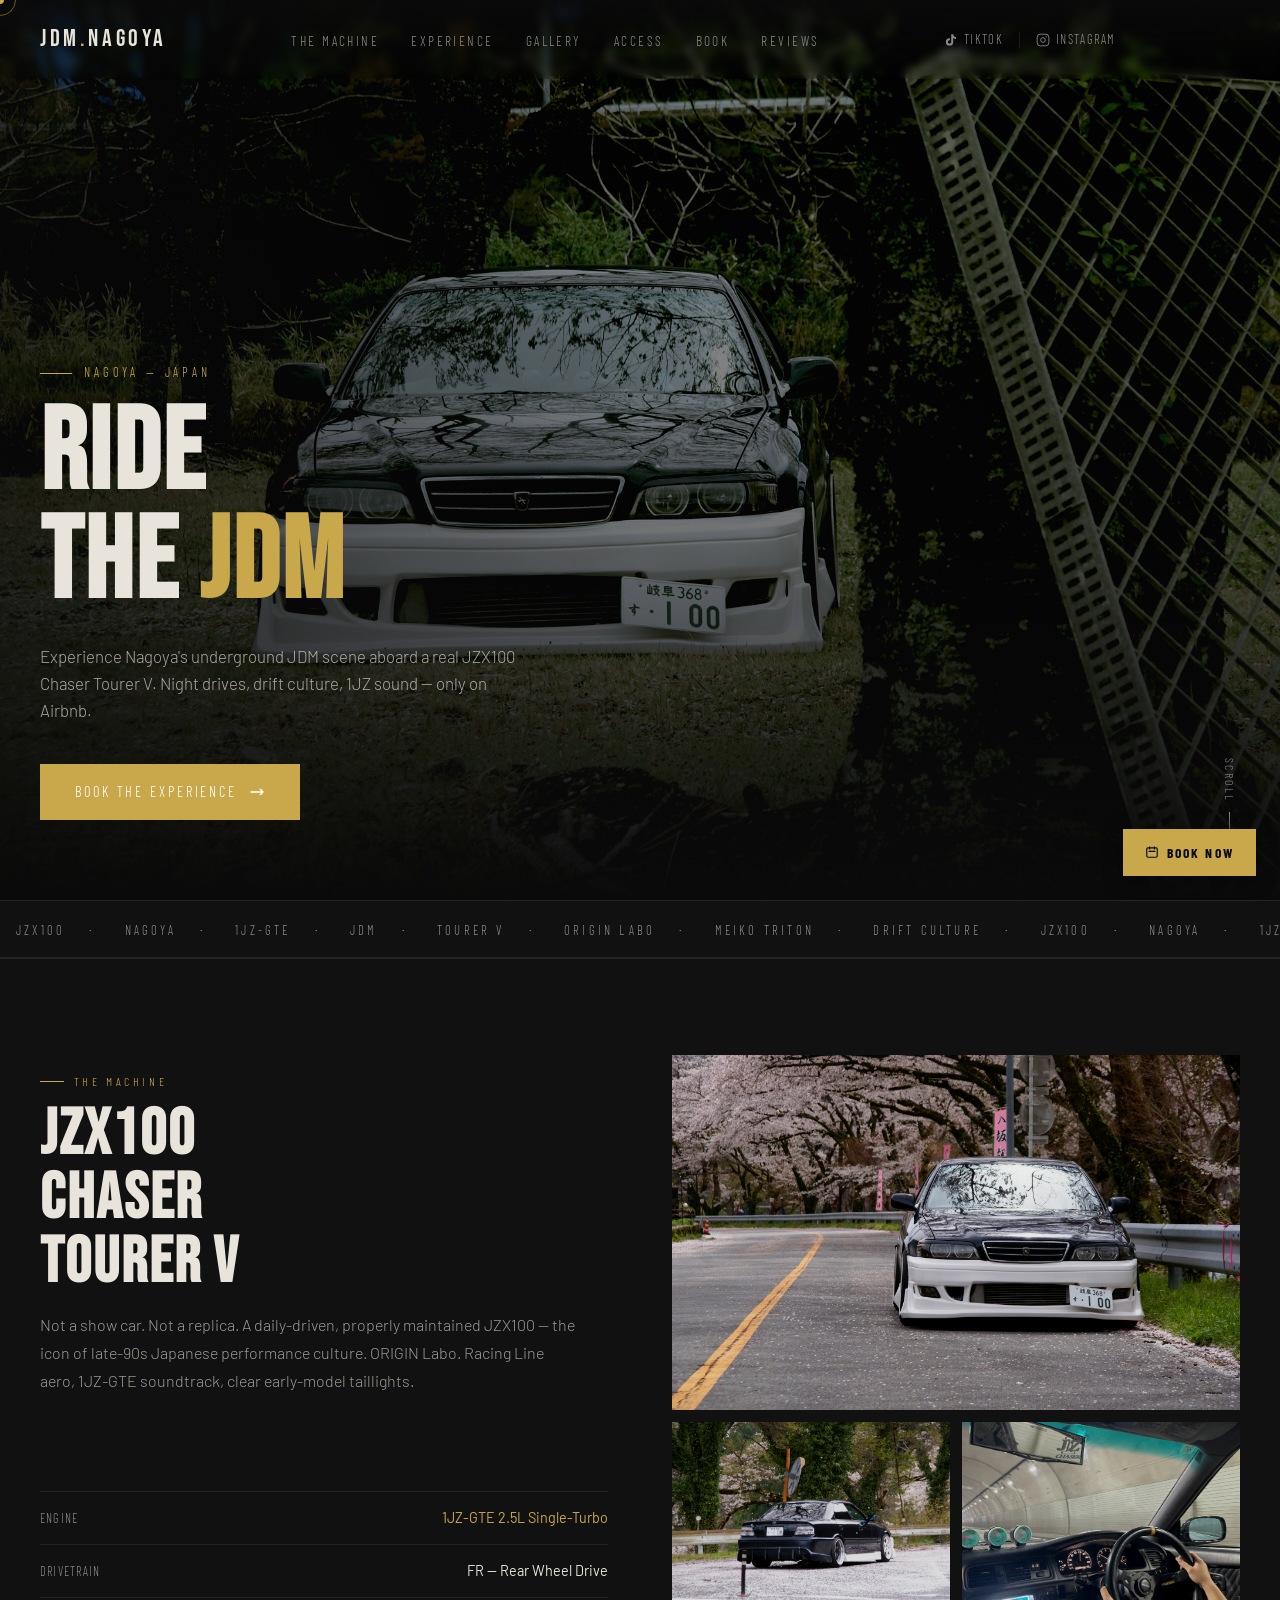
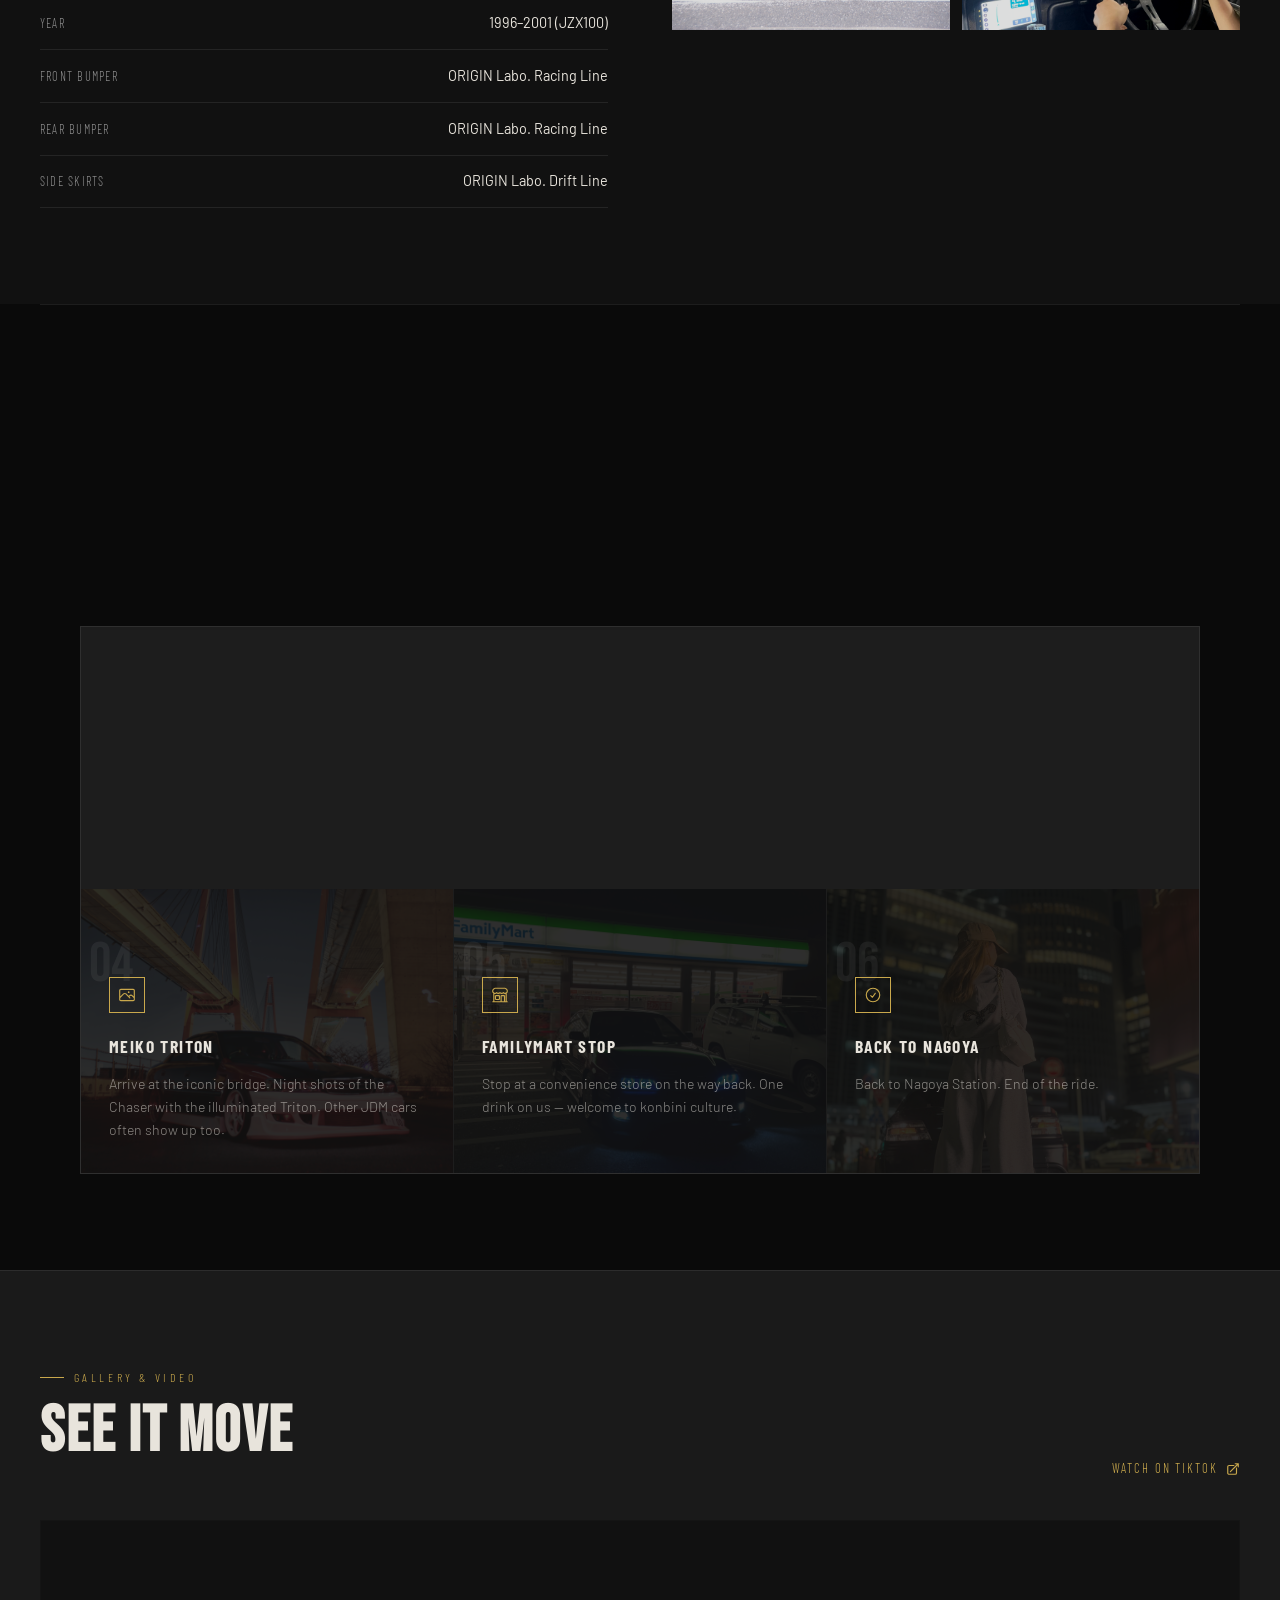
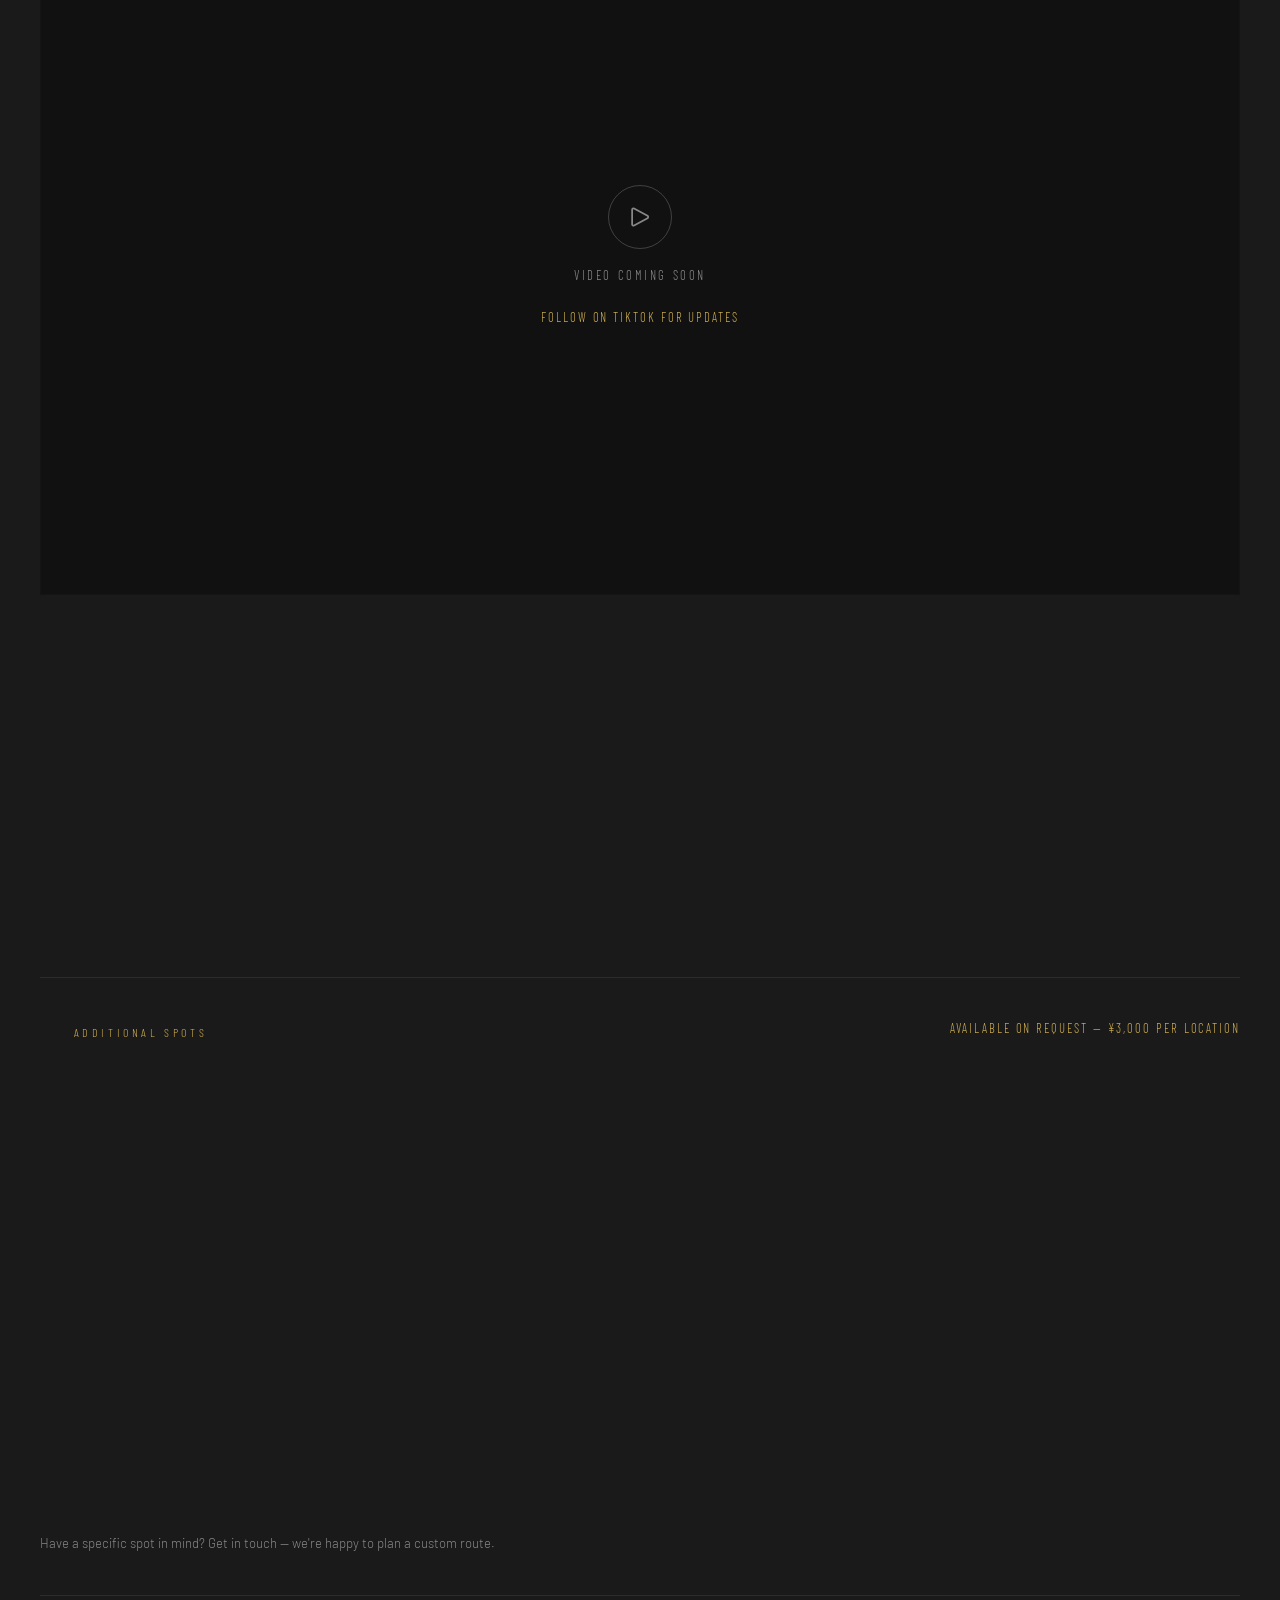
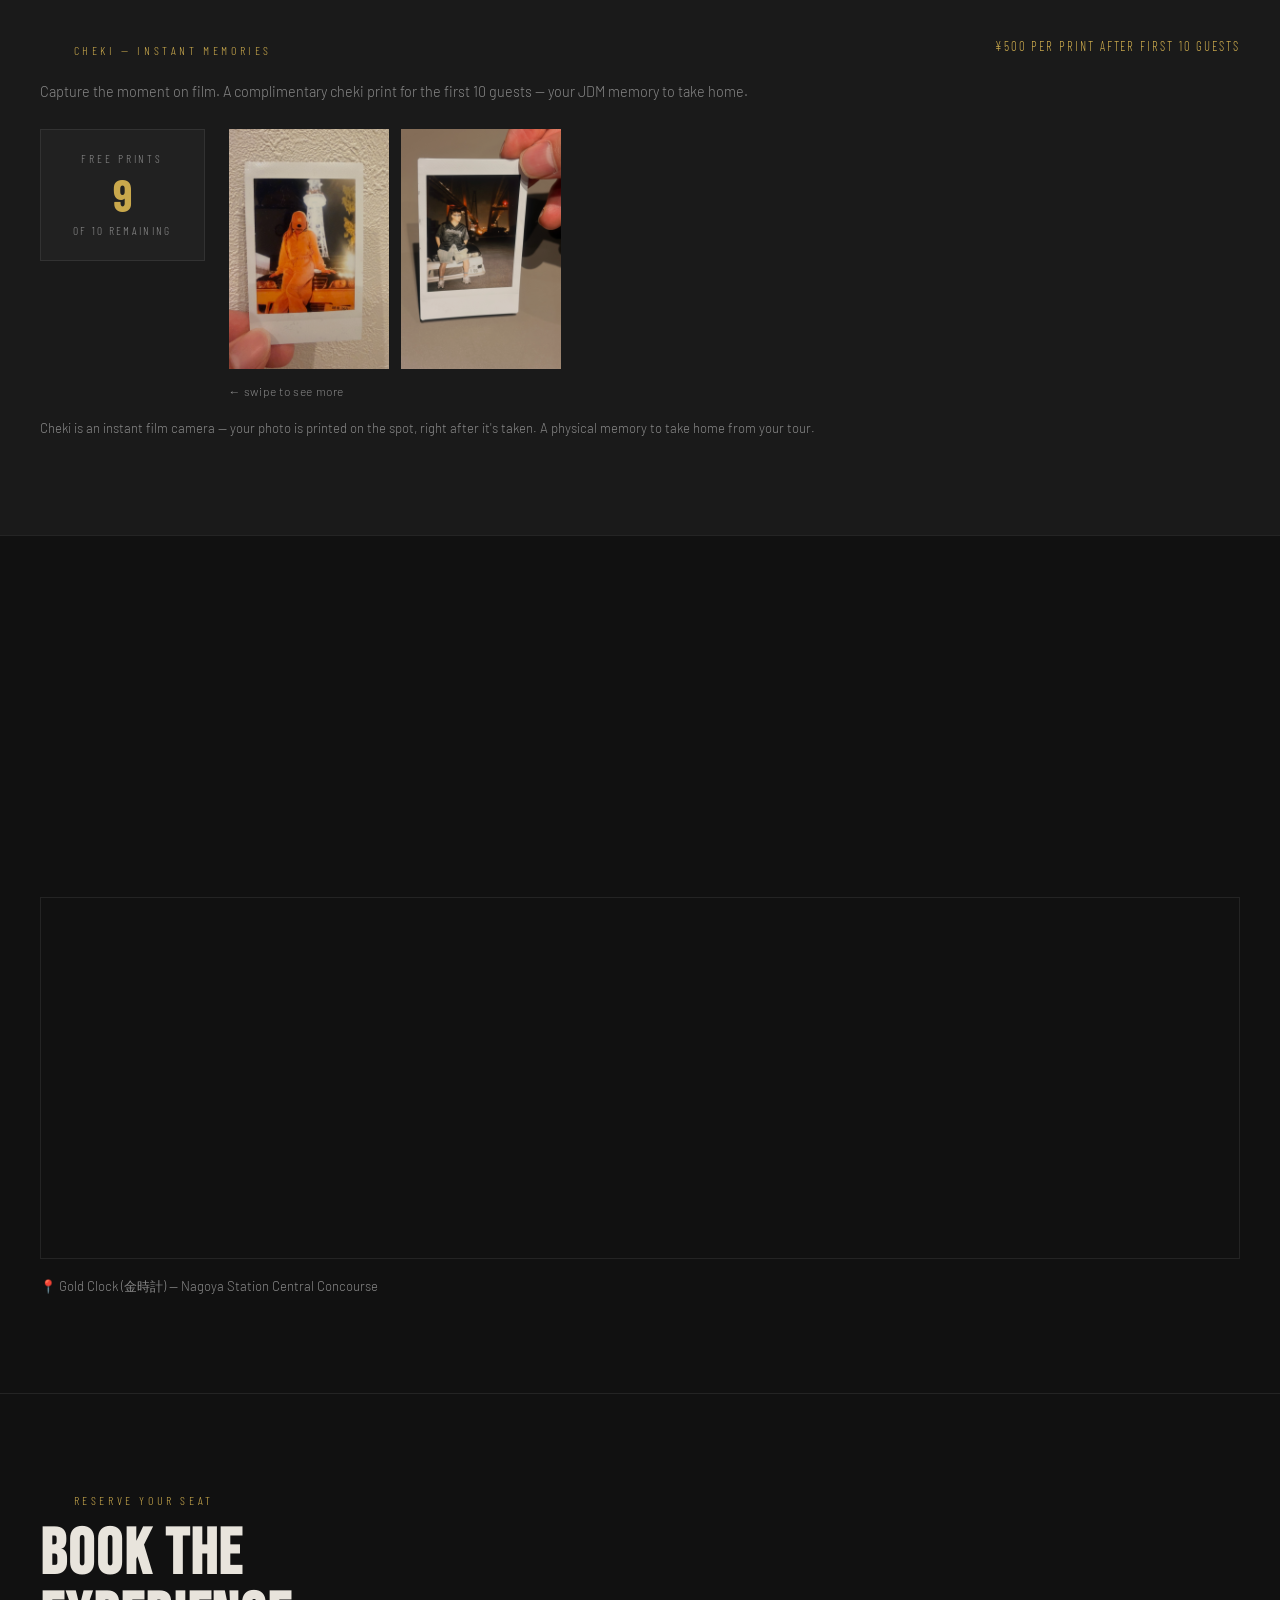
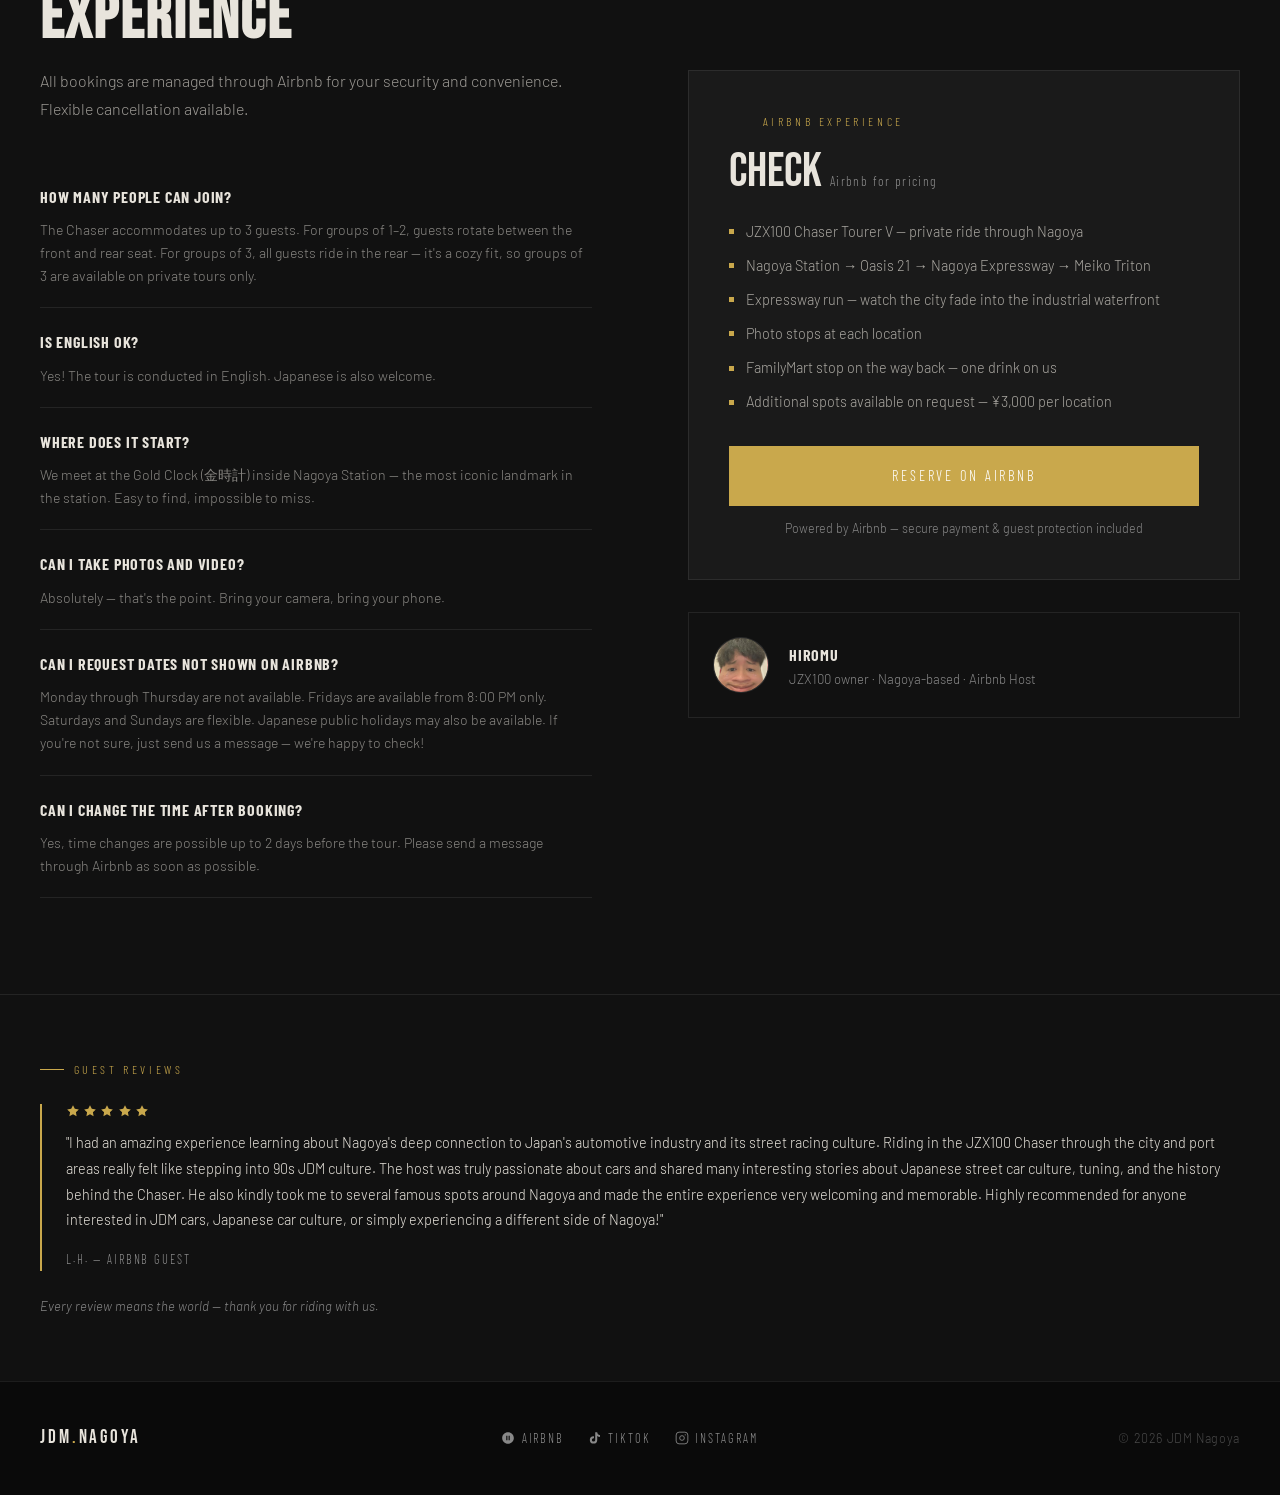
==== commit 1691016f: "fix files" ====
--- a/index.html
+++ b/index.html
@@ -184,13 +184,29 @@
     z-index: 1;
   }
 
-  .hero-img {
+  .hero-slides {
     position: absolute;
     inset: 0;
-    object-fit: cover;
-    width: 100%;
-    height: 100%;
+    z-index: 0;
+  }
+
+  .hero-slide {
+    position: absolute;
+    inset: 0;
+    background-size: cover;
+    background-position: center;
+    opacity: 0;
+    transition: opacity 1.5s ease;
     filter: brightness(0.7) contrast(1.1);
+    transform: scale(1.05);
+    animation: slideZoom 8s ease forwards;
+  }
+
+  .hero-slide.active { opacity: 1; }
+
+  @keyframes slideZoom {
+    from { transform: scale(1.05); }
+    to { transform: scale(1); }
   }
 
   .hero-content {
@@ -1412,8 +1428,11 @@
 
 <!-- HERO -->
 <section id="hero">
-  <!-- Replace src below with your best car photo -->
-  <img class="hero-img" src="https://chihiro7-28.github.io/my-jdm-tour/images/DSC02982.JPG" alt="JZX100 Chaser Tourer V in Nagoya at night" loading="eager">
+  <div class="hero-slides">
+    <div class="hero-slide active" style="background-image:url('https://chihiro7-28.github.io/my-jdm-tour/images/DSC02982.JPG');"></div>
+    <div class="hero-slide" style="background-image:url('https://chihiro7-28.github.io/my-jdm-tour/images/chaser4.jpg');"></div>
+    <div class="hero-slide" style="background-image:url('https://chihiro7-28.github.io/my-jdm-tour/images/DSC03029.JPG');"></div>
+  </div>
   <div class="hero-bg"></div>
   <div class="hero-content">
     <p class="hero-eyebrow">Nagoya — Japan</p>
@@ -1614,10 +1633,10 @@
         </div>
         <div class="gallery-item reveal delay-2"
           data-caption="Oasis 21"
-          data-photos='["https://chihiro7-28.github.io/my-jdm-tour/images/spots/oasis/oasis.jpeg"]'>
+          data-photos='["https://chihiro7-28.github.io/my-jdm-tour/images/spots/oasis/oasis.jpeg","https://chihiro7-28.github.io/my-jdm-tour/images/spots/oasis/IMG_0846_2.jpeg"]'>
           <img src="https://chihiro7-28.github.io/my-jdm-tour/images/spots/oasis/oasis.jpeg" alt="Oasis 21" style="filter:brightness(0.7) contrast(1.05);">
           <div class="gallery-item-overlay"><svg fill="none" viewBox="0 0 24 24" stroke-width="1.5" stroke="currentColor"><path stroke-linecap="round" stroke-linejoin="round" d="M21 21l-5.197-5.197m0 0A7.5 7.5 0 105.196 5.196a7.5 7.5 0 0010.607 10.607zM10.5 7.5v6m3-3h-6"/></svg></div>
-          <div class="gallery-item-caption">Oasis 21</div>
+          <div class="gallery-item-caption">Oasis 21 <span style="color:var(--gold); margin-left:0.4rem;">2 photos</span></div>
         </div>
         <div class="gallery-item reveal delay-3"
           data-caption="Meiko Triton"
@@ -1638,10 +1657,10 @@
       <div class="gallery-grid">
         <div class="gallery-item reveal delay-1"
           data-caption="Green Door — Inae"
-          data-photos='["https://chihiro7-28.github.io/my-jdm-tour/images/DSC02648.jpeg"]'>
-          <img src="https://chihiro7-28.github.io/my-jdm-tour/images/DSC02648.jpeg" alt="Green door photo spot" style="filter:brightness(0.7) contrast(1.05);">
+          data-photos='["https://chihiro7-28.github.io/my-jdm-tour/images/spots/green/DSC02648.jpeg","https://chihiro7-28.github.io/my-jdm-tour/images/spots/green/IMG_4963.jpeg","https://chihiro7-28.github.io/my-jdm-tour/images/spots/green/DSC02599.JPG"]'>
+          <img src="https://chihiro7-28.github.io/my-jdm-tour/images/spots/green/DSC02648.jpeg" alt="Green door photo spot" style="filter:brightness(0.7) contrast(1.05);">
           <div class="gallery-item-overlay"><svg fill="none" viewBox="0 0 24 24" stroke-width="1.5" stroke="currentColor"><path stroke-linecap="round" stroke-linejoin="round" d="M21 21l-5.197-5.197m0 0A7.5 7.5 0 105.196 5.196a7.5 7.5 0 0010.607 10.607zM10.5 7.5v6m3-3h-6"/></svg></div>
-          <div class="gallery-item-caption">Green Door — Inae</div>
+          <div class="gallery-item-caption">Green Door — Inae <span style="color:var(--gold); margin-left:0.4rem;">3 photos</span></div>
         </div>
         <div class="gallery-item reveal delay-2"
           data-caption="Aquarium Car Park"
@@ -1906,6 +1925,15 @@
   }, 1800);
 });
 
+// Hero slideshow
+const heroSlides = document.querySelectorAll('.hero-slide');
+let heroIndex = 0;
+setInterval(() => {
+  heroSlides[heroIndex].classList.remove('active');
+  heroIndex = (heroIndex + 1) % heroSlides.length;
+  heroSlides[heroIndex].classList.add('active');
+}, 5000);
+
 // Nav toggle
 const toggle = document.getElementById('navToggle');
 const navClose = document.getElementById('navClose');
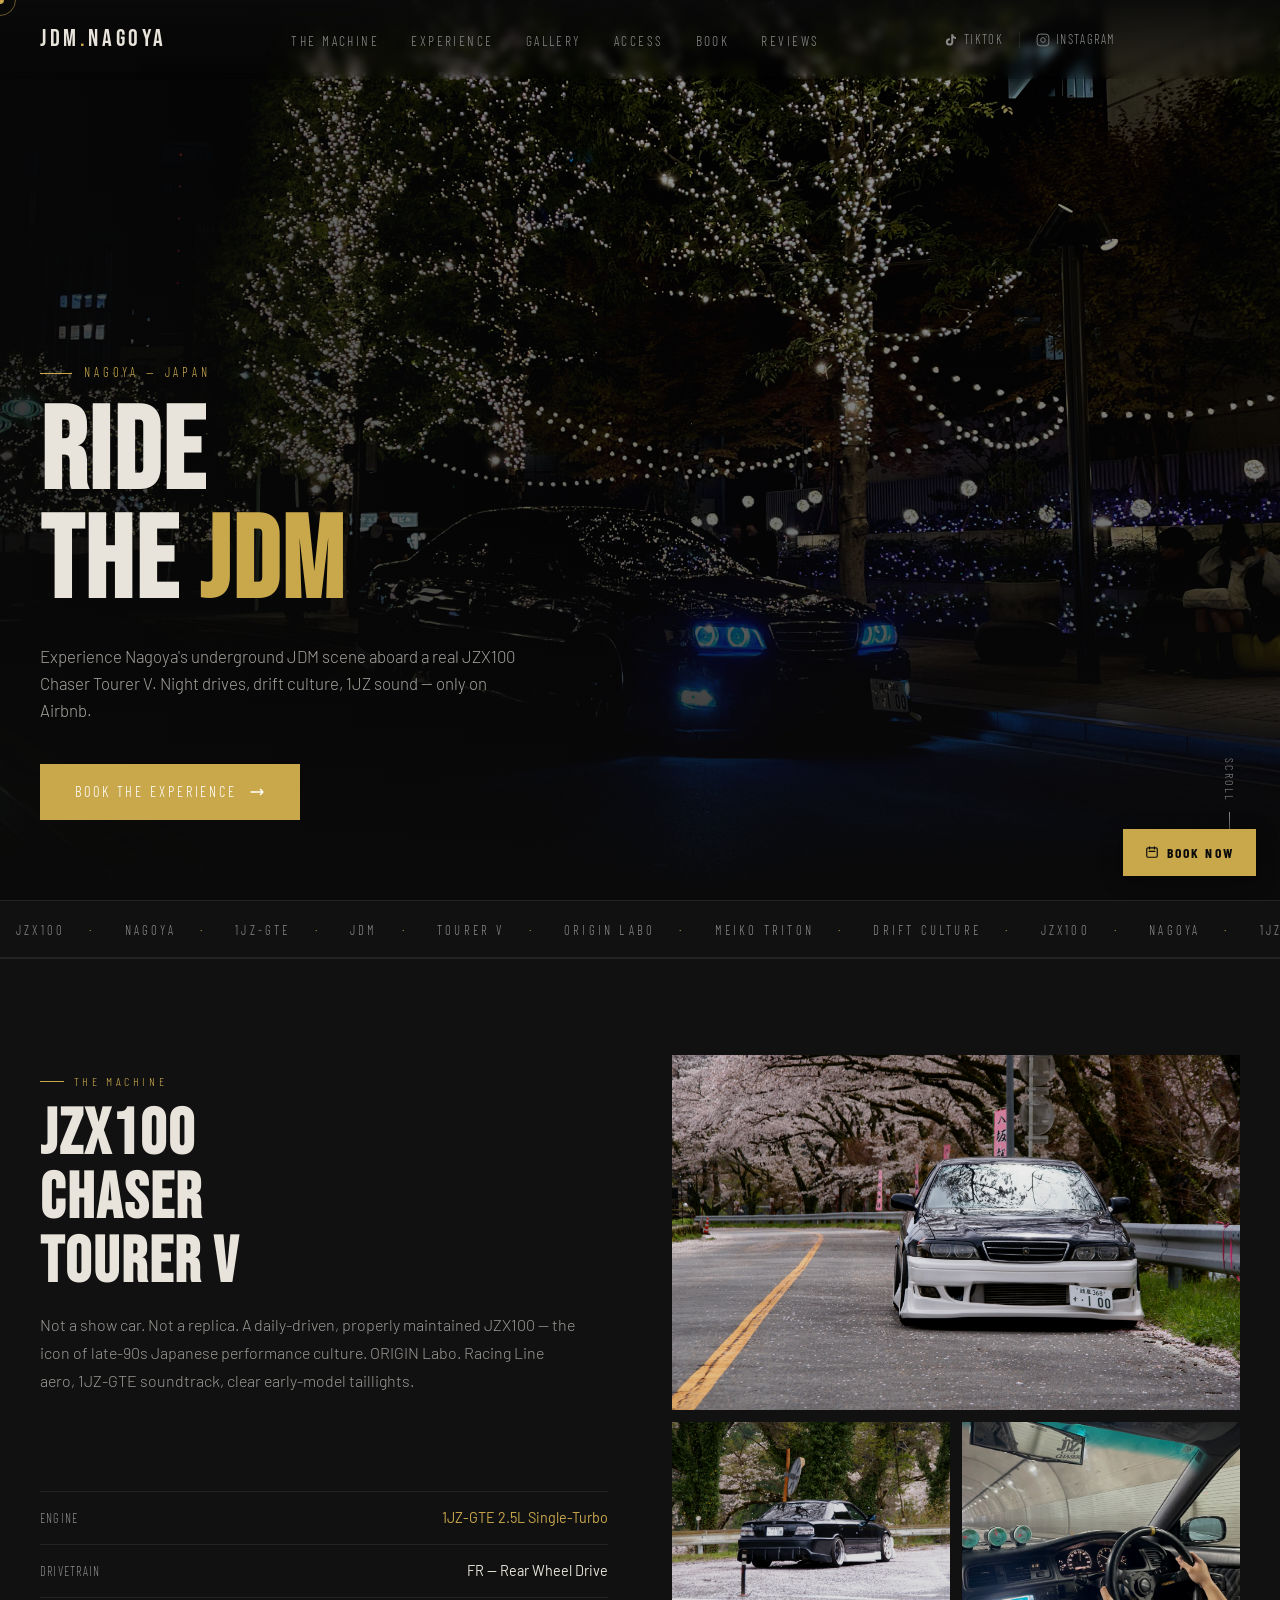
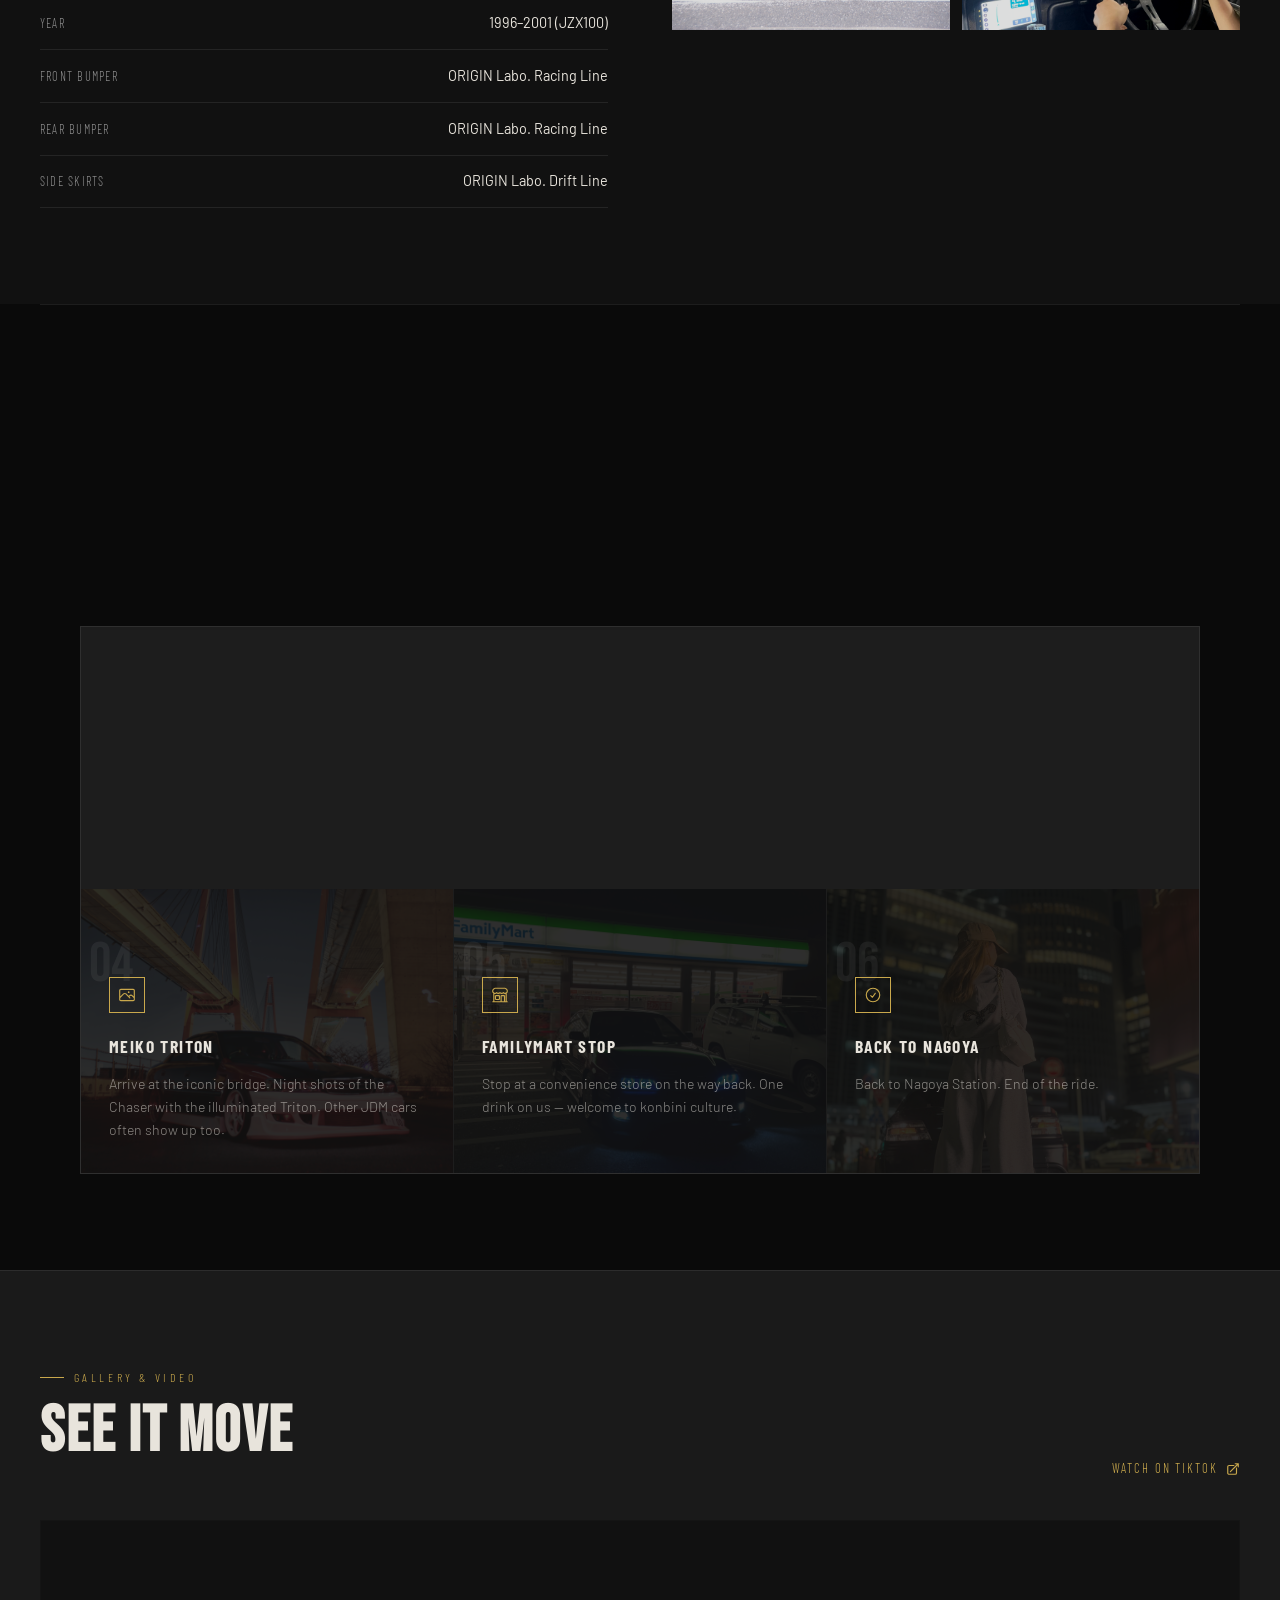
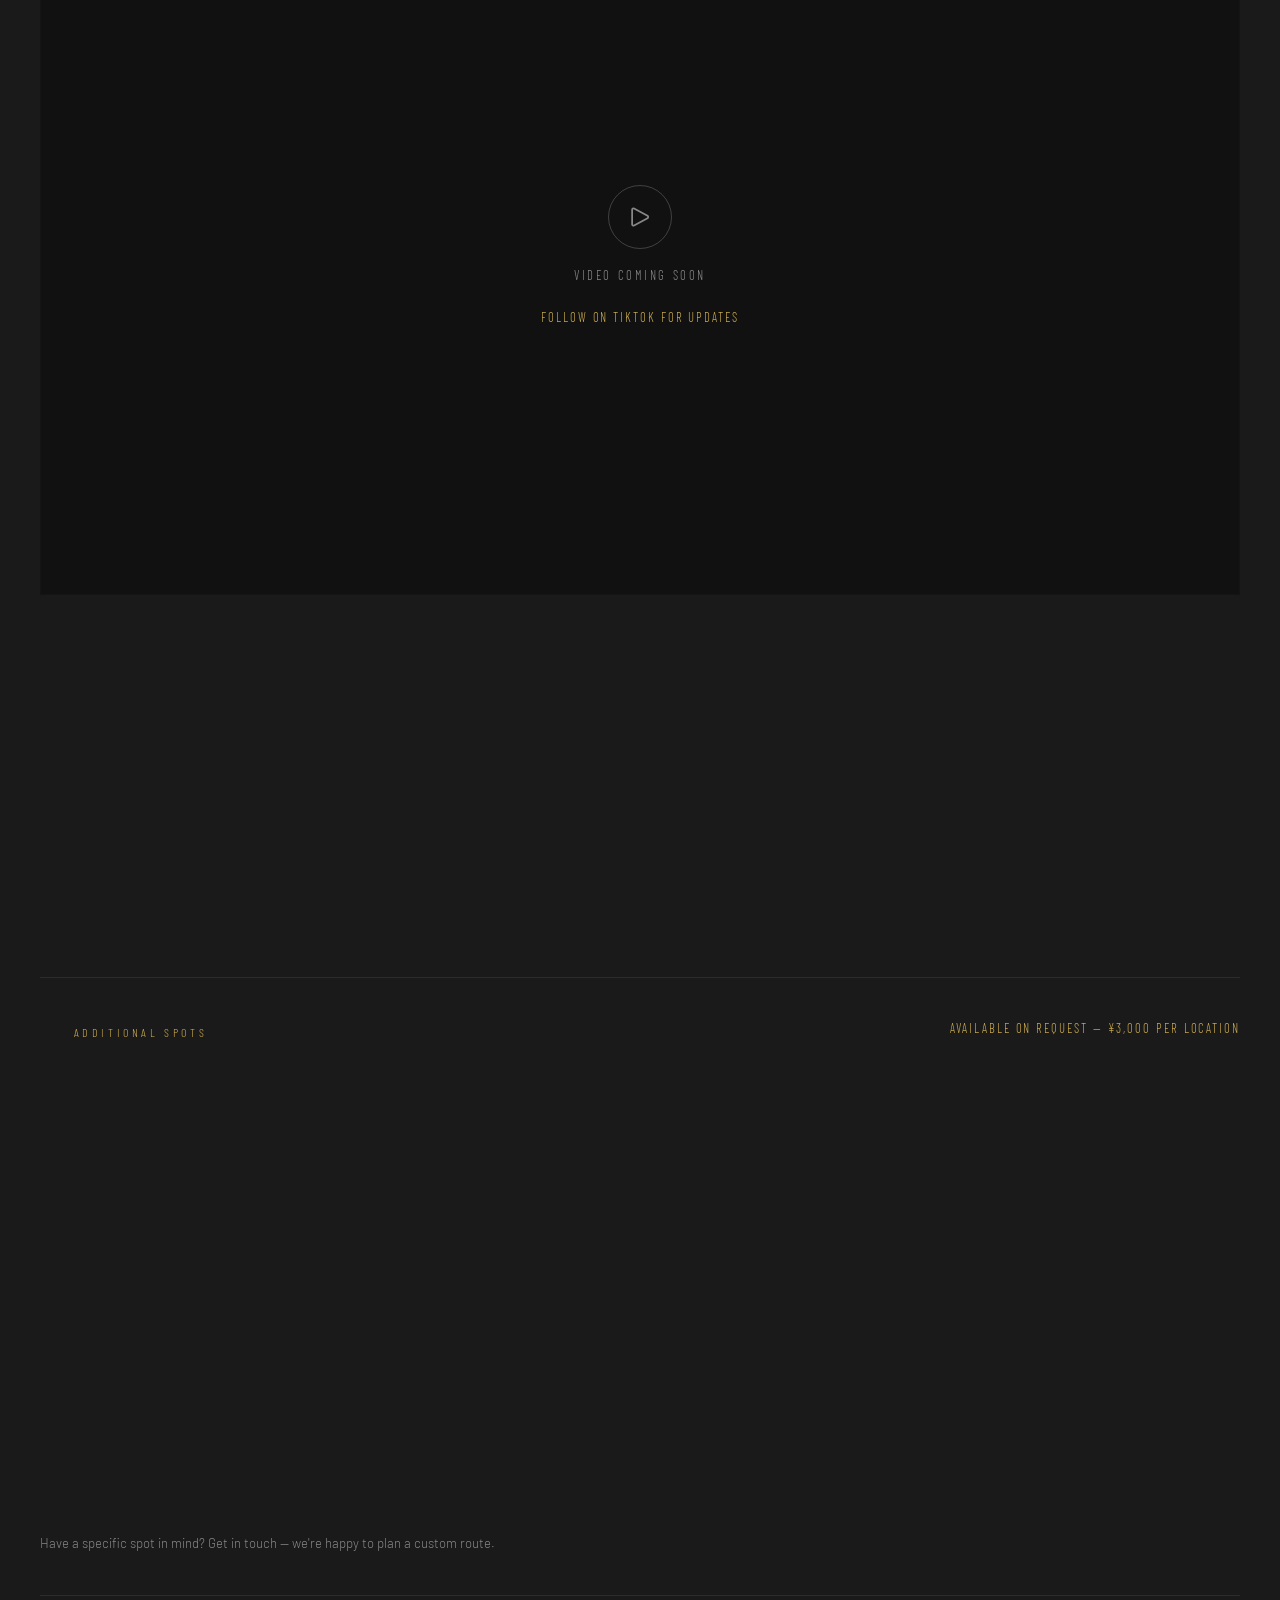
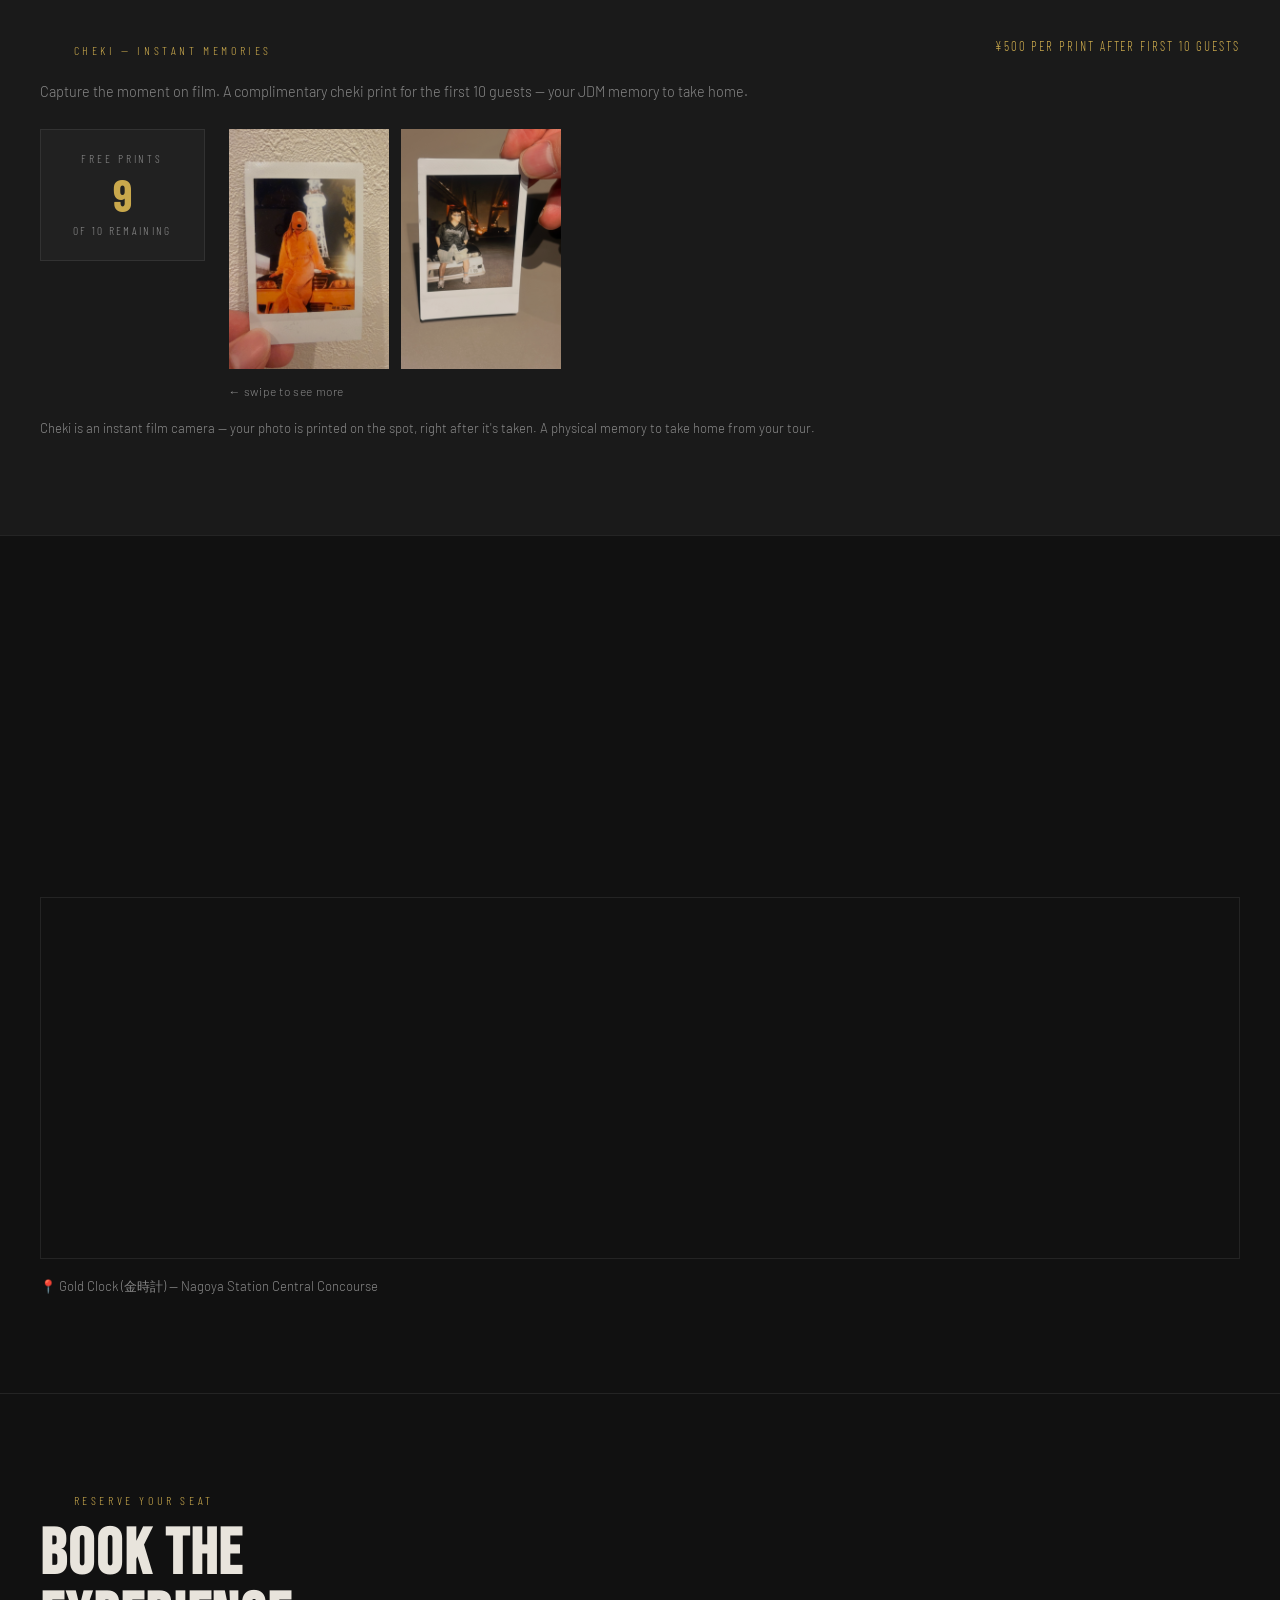
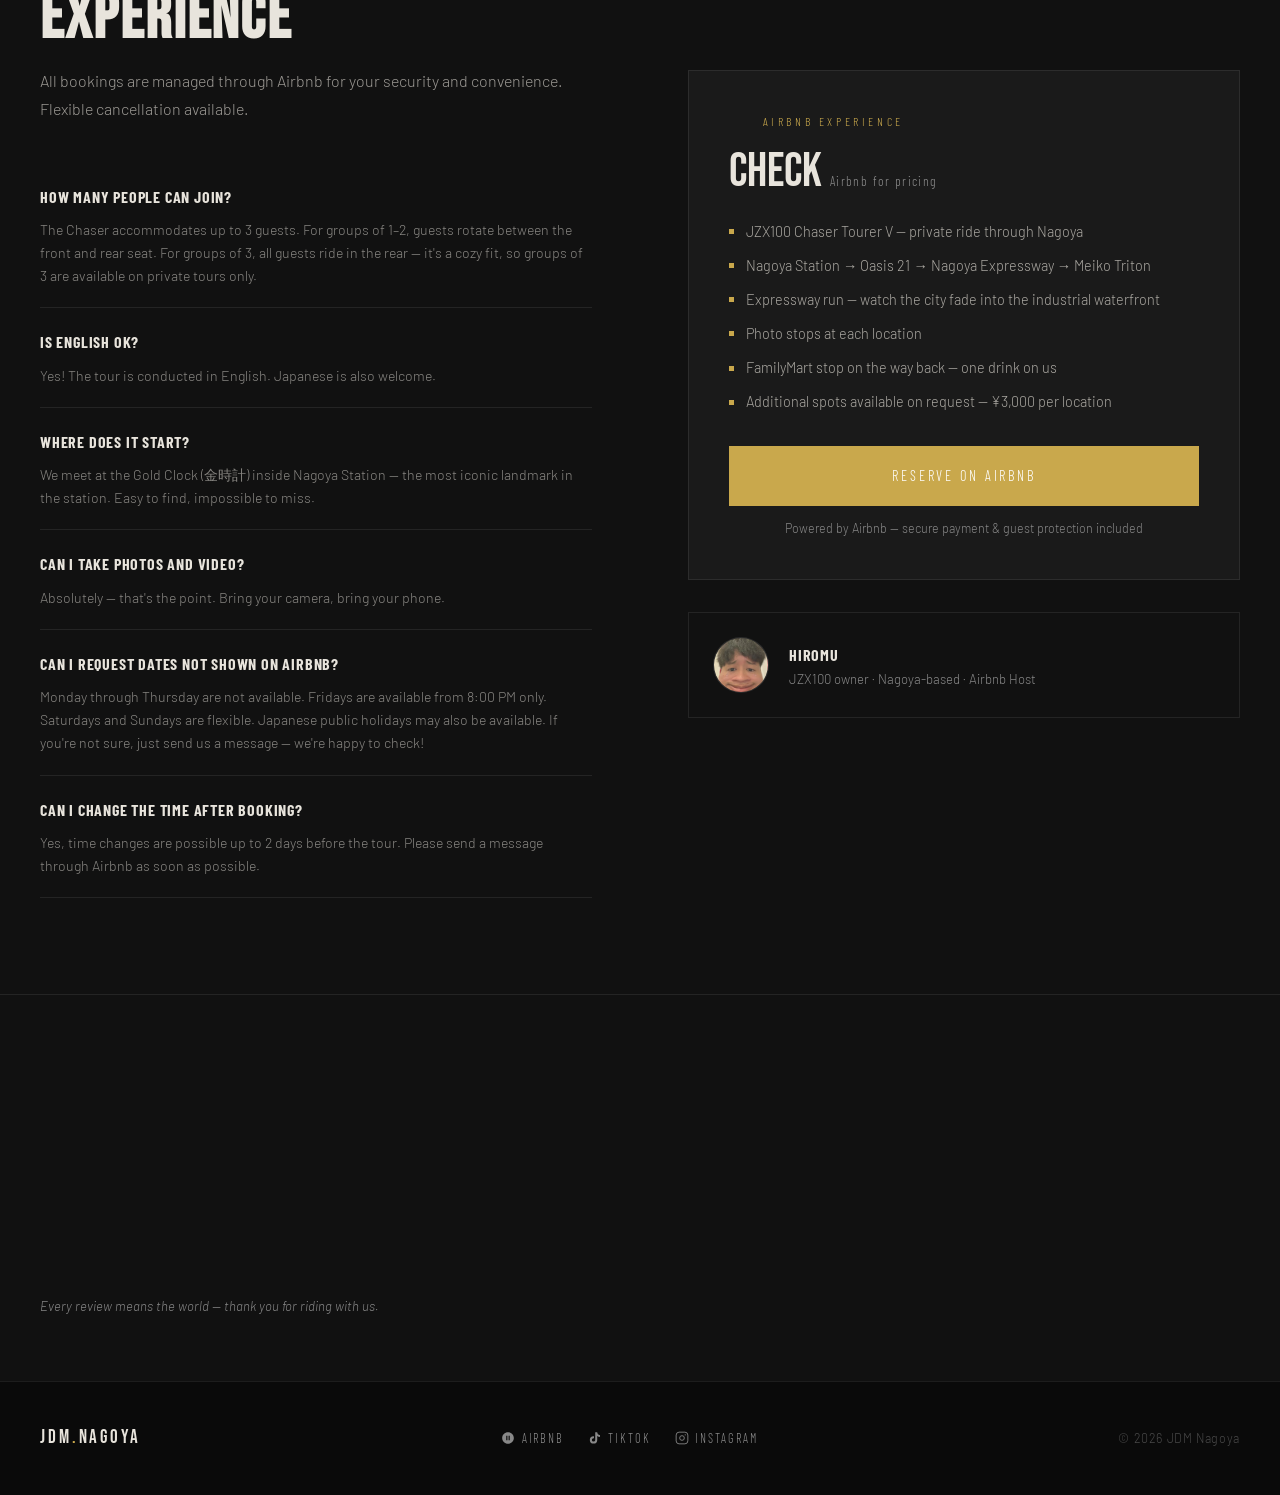
==== commit 168e8422: "fix files" ====
--- a/index.html
+++ b/index.html
@@ -1932,7 +1932,7 @@
   heroSlides[heroIndex].classList.remove('active');
   heroIndex = (heroIndex + 1) % heroSlides.length;
   heroSlides[heroIndex].classList.add('active');
-}, 5000);
+}, 3000);
 
 // Nav toggle
 const toggle = document.getElementById('navToggle');
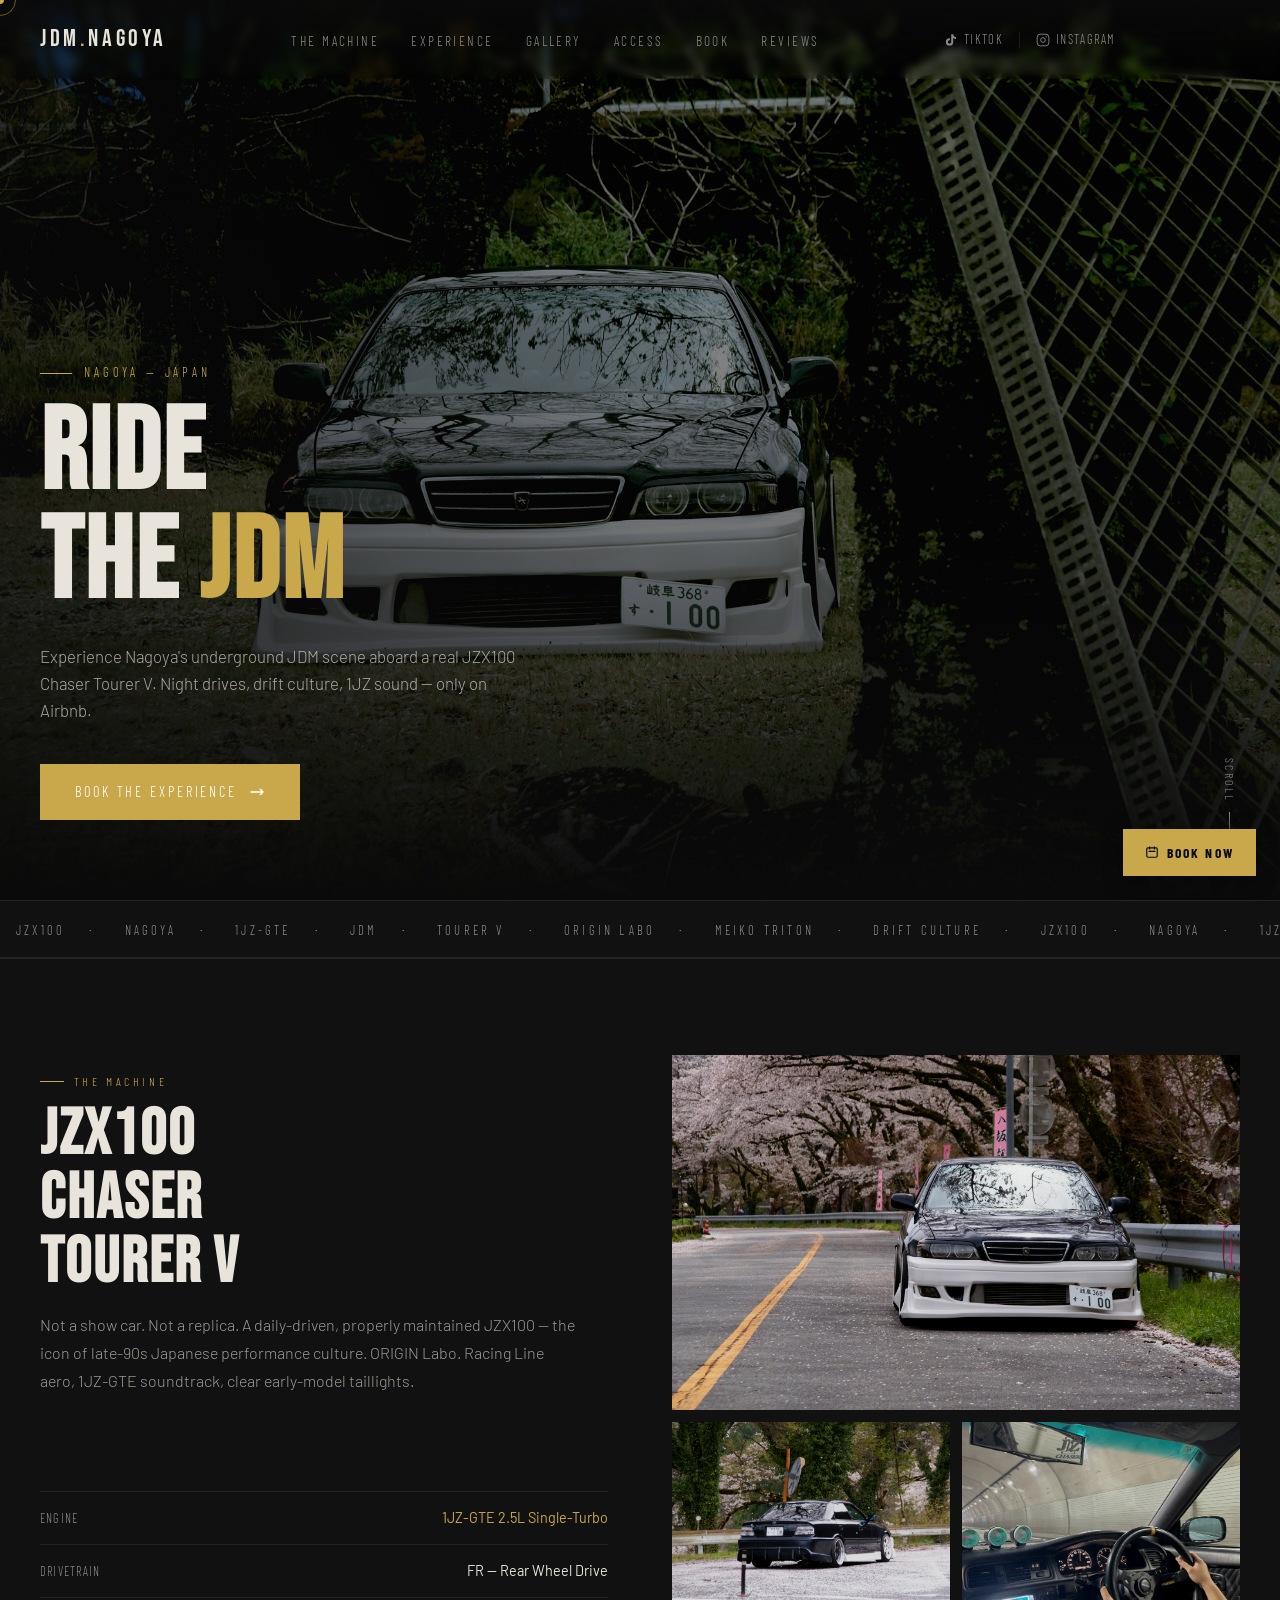
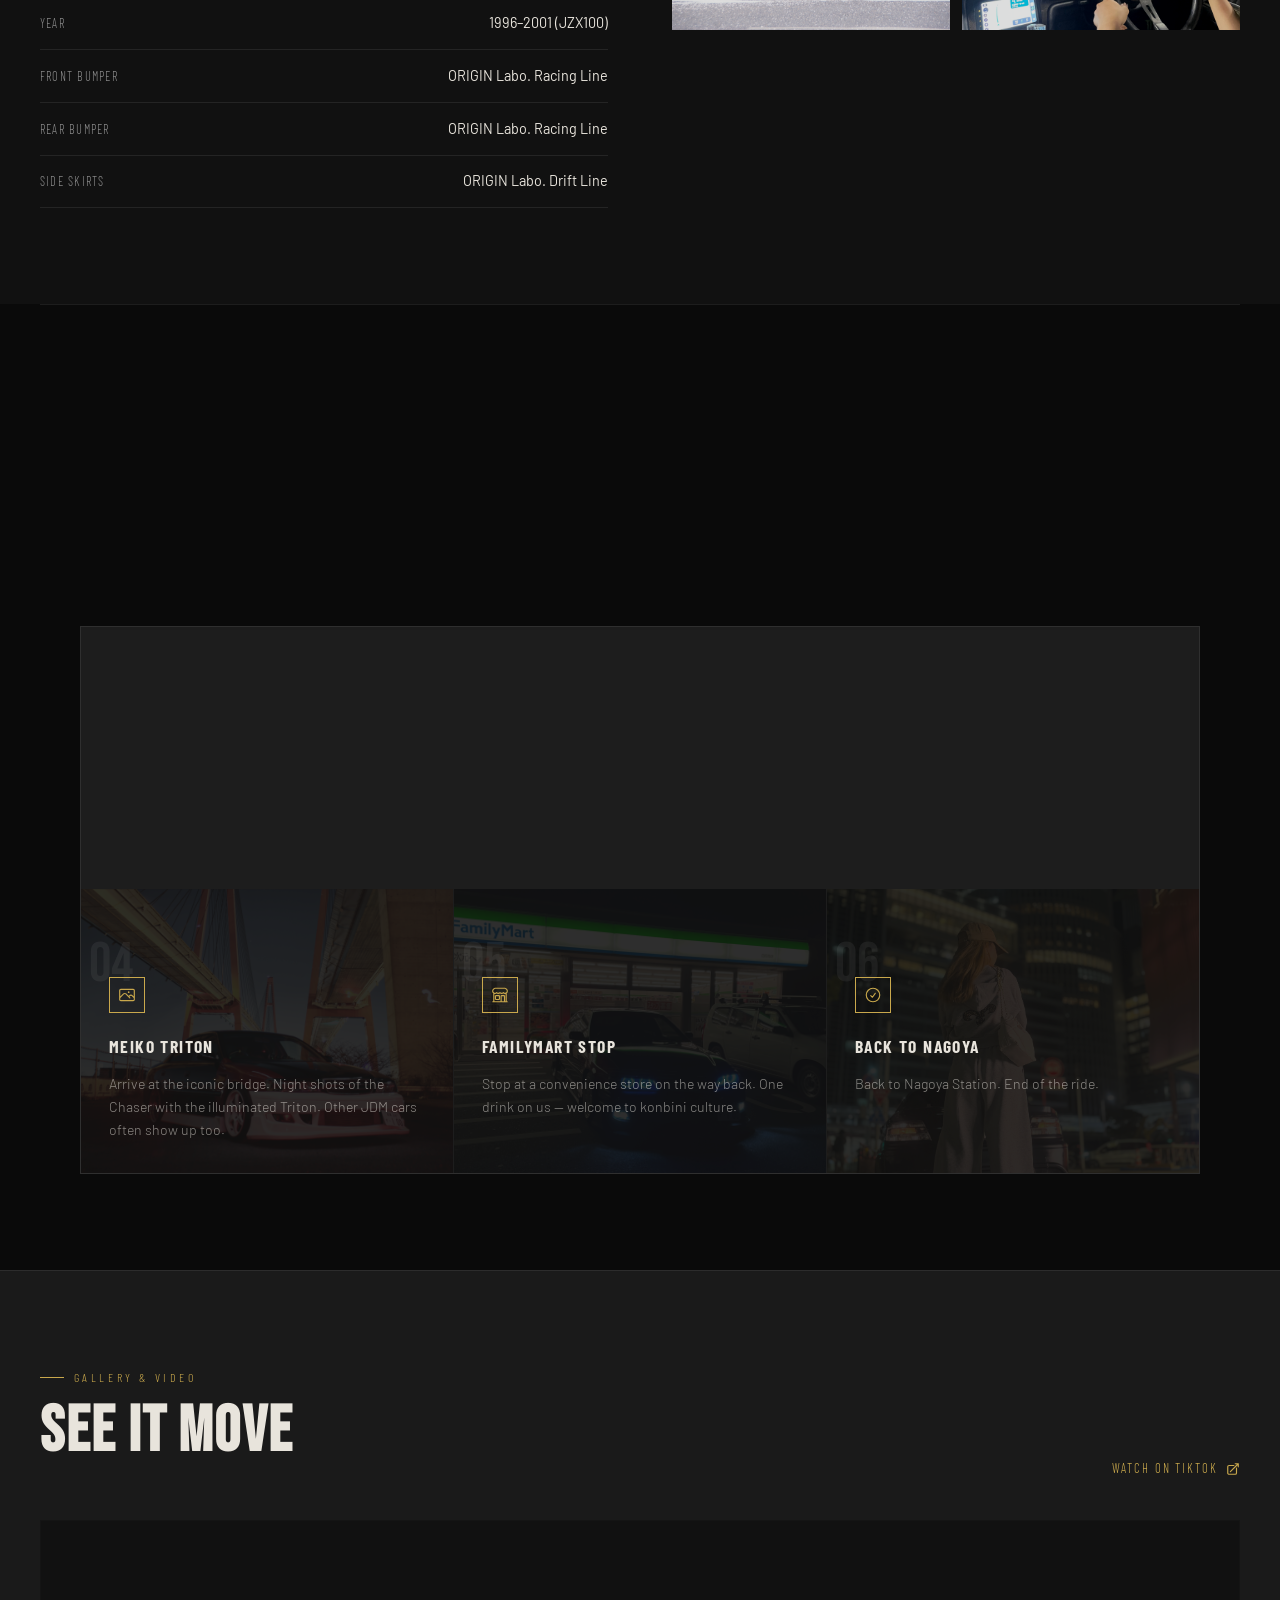
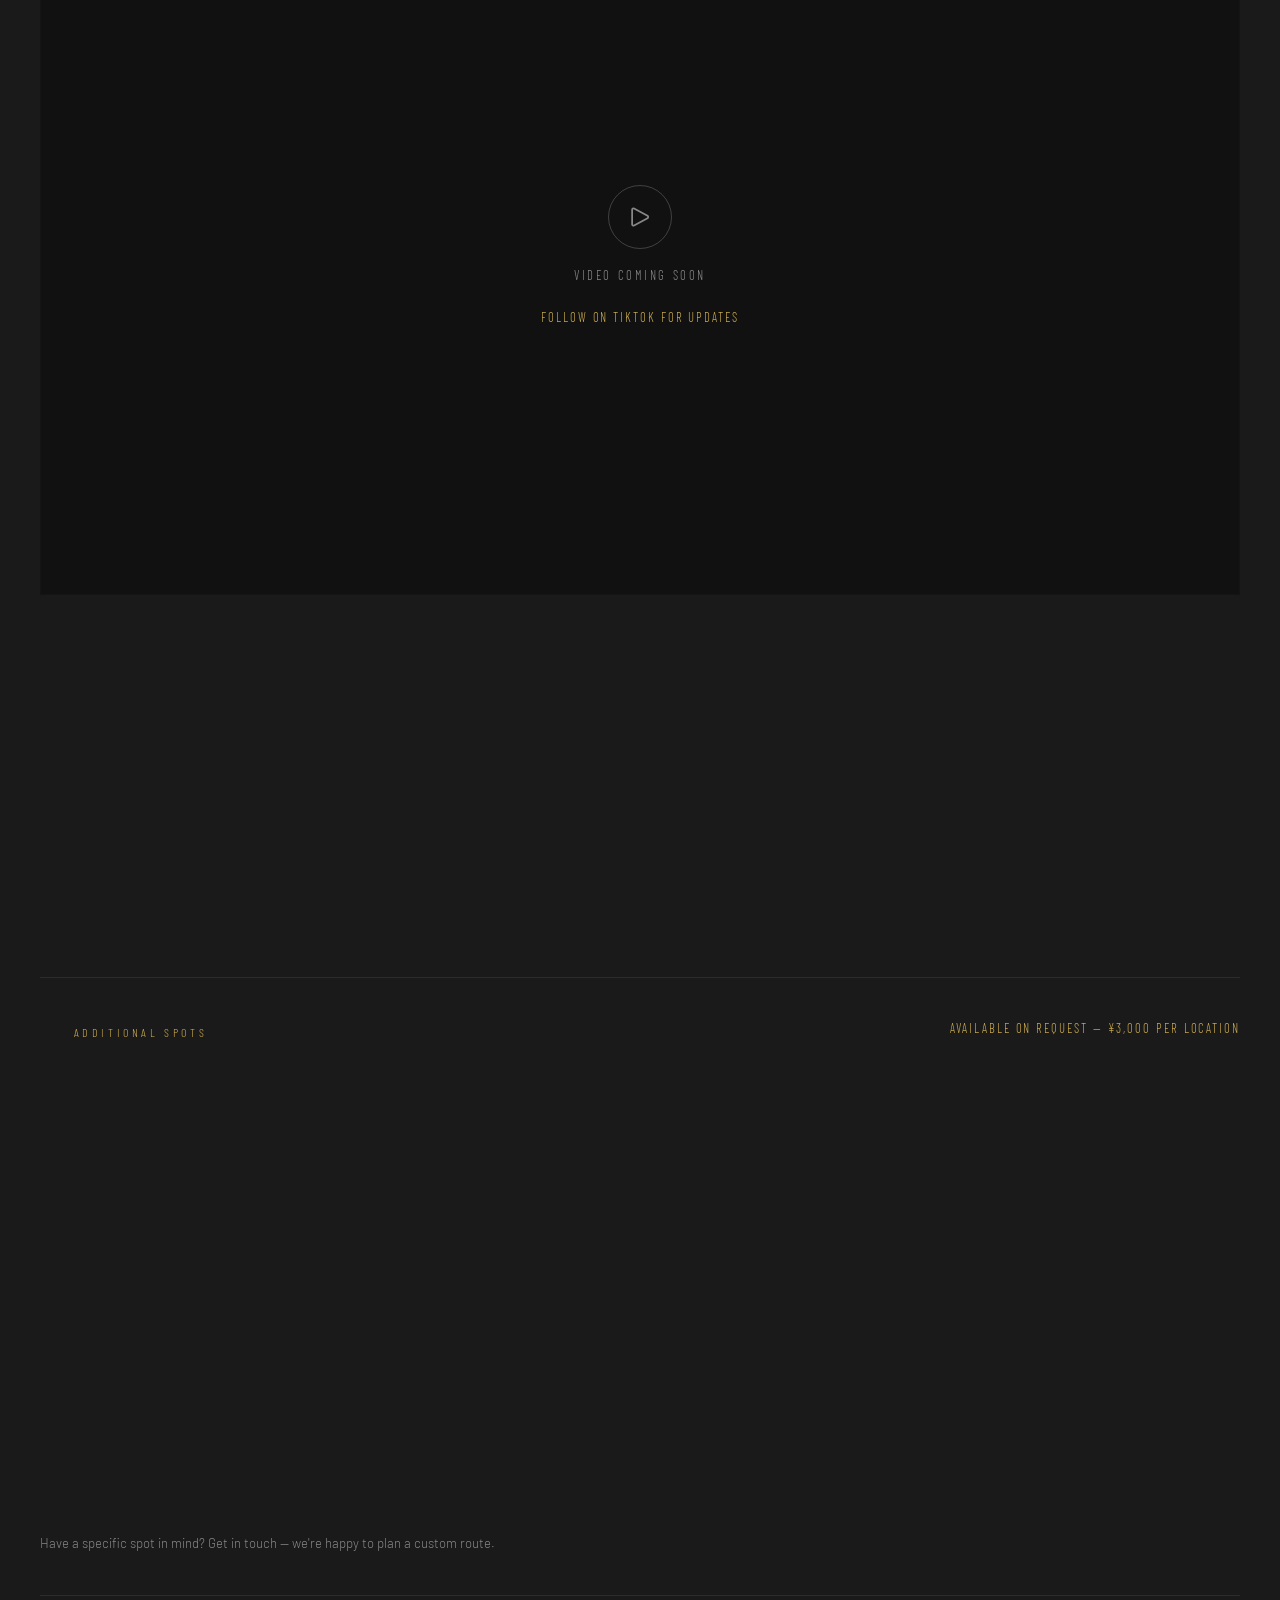
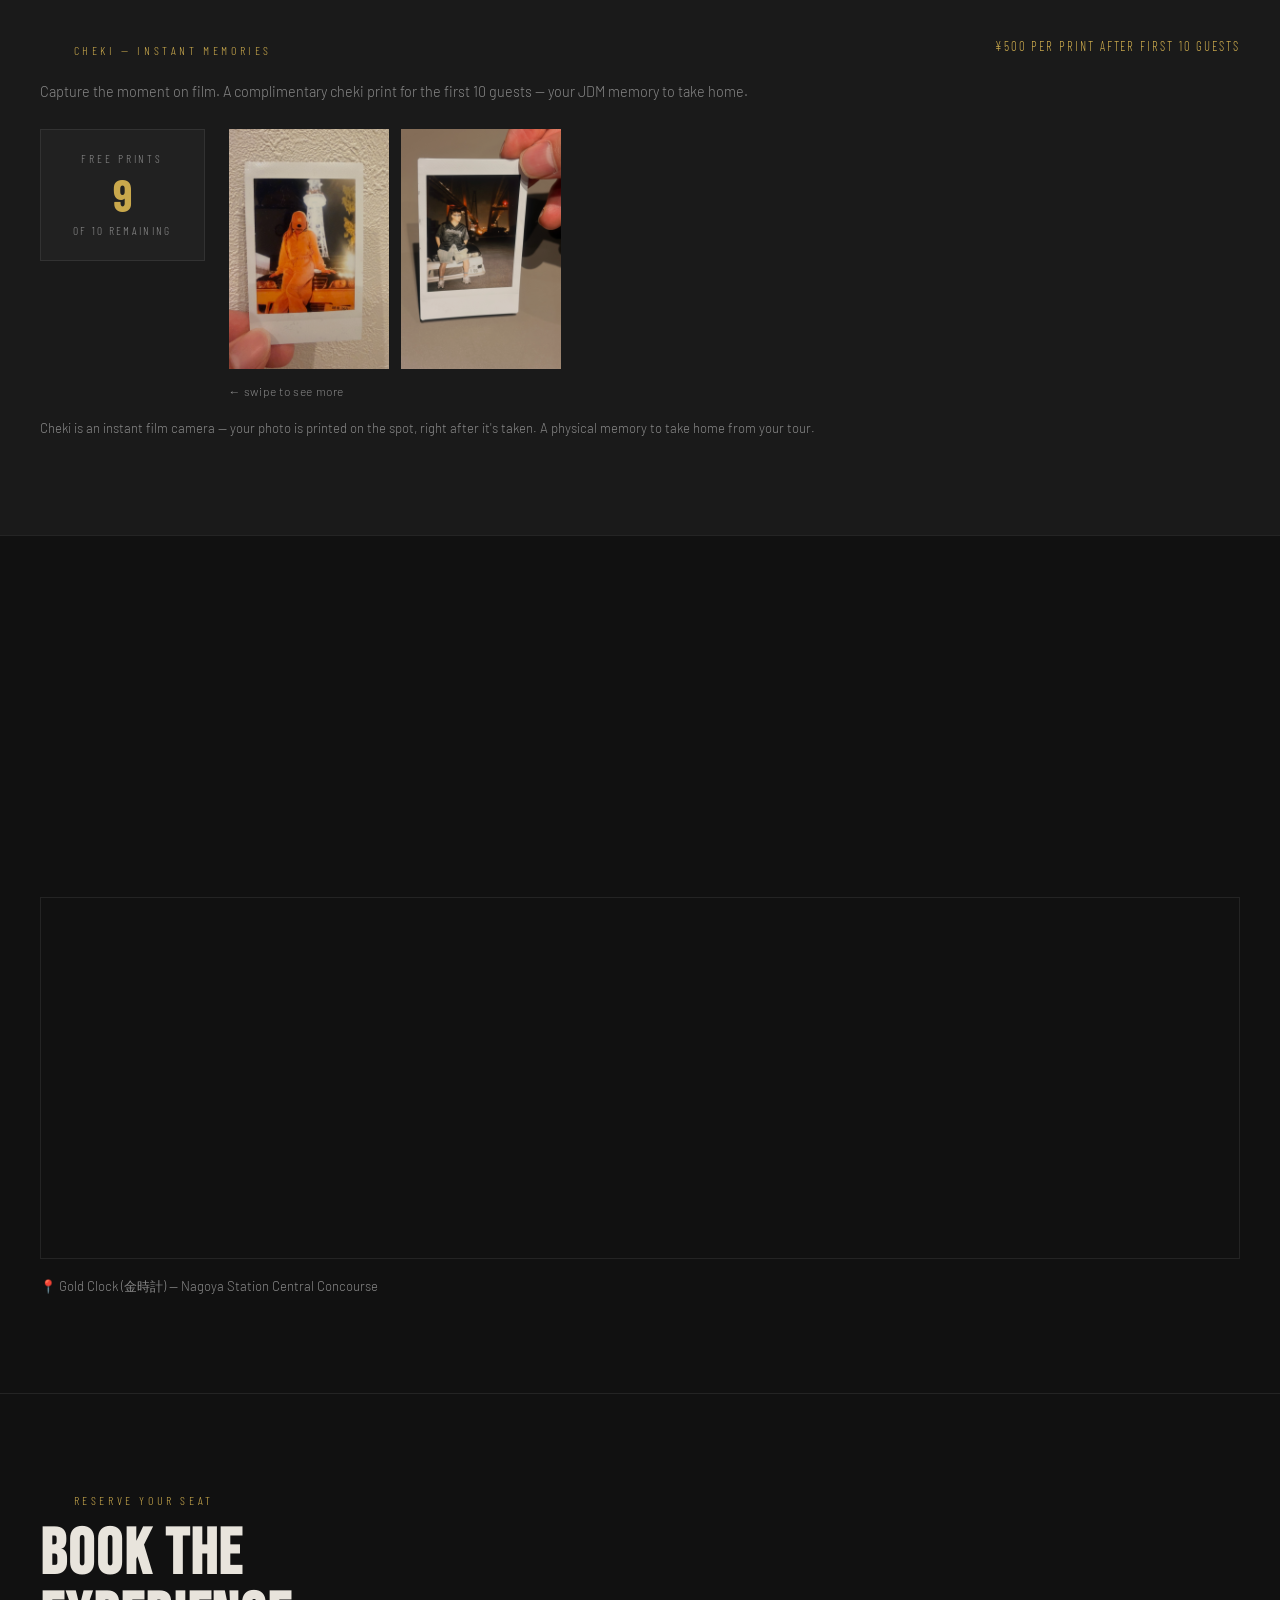
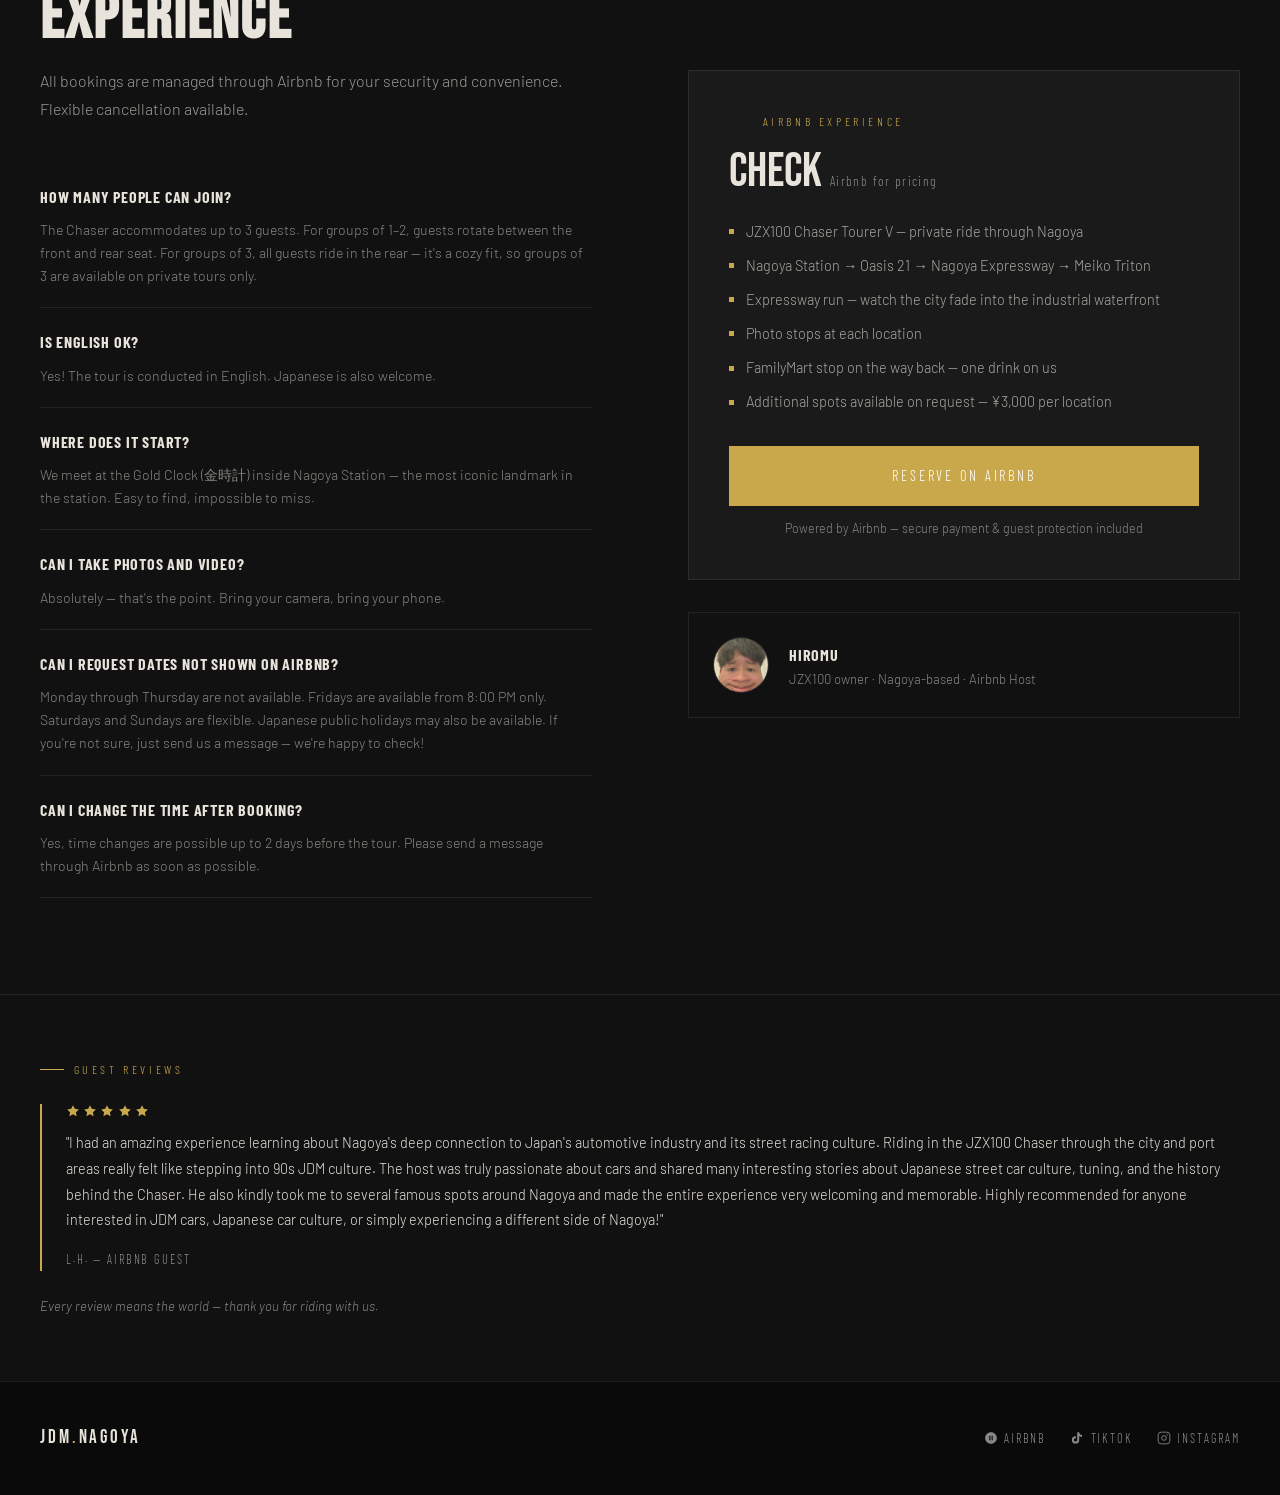
==== commit 521c8343: "fix files" ====
--- a/index.html
+++ b/index.html
@@ -35,1335 +35,7 @@
 <link rel="preconnect" href="https://fonts.googleapis.com">
 <link rel="preconnect" href="https://fonts.gstatic.com" crossorigin>
 <link href="https://fonts.googleapis.com/css2?family=Bebas+Neue&family=Barlow:ital,wght@0,300;0,400;0,600;1,300&family=Barlow+Condensed:wght@400;700&display=swap" rel="stylesheet">
-<style>
-  *, *::before, *::after { box-sizing: border-box; margin: 0; padding: 0; }
-
-  :root {
-    --red: #D0021B;
-    --red-dim: #8a0112;
-    --gold: #C9A84C;
-    --gold-dim: #8a6e2f;
-    --off-white: #E8E4DC;
-    --mid: #888;
-    --dark: #0A0A0A;
-    --dark2: #111;
-    --dark3: #1a1a1a;
-    --border: rgba(255,255,255,0.08);
-  }
-
-  html { scroll-behavior: smooth; overflow-x: hidden; }
-
-  body {
-    background: var(--dark);
-    color: var(--off-white);
-    font-family: 'Barlow', sans-serif;
-    font-weight: 300;
-    line-height: 1.7;
-    overflow-x: hidden;
-  }
-
-  /* ── NAV ── */
-  nav {
-    position: fixed;
-    top: 0; left: 0; right: 0;
-    z-index: 100;
-    display: flex;
-    align-items: center;
-    justify-content: space-between;
-    padding: 1.2rem 2.5rem;
-    background: linear-gradient(to bottom, rgba(10,10,10,0.95), transparent);
-    backdrop-filter: blur(4px);
-    width: 100%;
-    max-width: 100vw;
-  }
-
-  .nav-logo {
-    font-family: 'Bebas Neue', sans-serif;
-    font-size: 1.5rem;
-    letter-spacing: 0.15em;
-    color: var(--off-white);
-    text-decoration: none;
-  }
-
-  .nav-logo span { color: var(--gold); }
-
-  .nav-links {
-    display: flex;
-    align-items: center;
-    gap: 2rem;
-    list-style: none;
-  }
-
-  .nav-links a {
-    font-family: 'Barlow Condensed', sans-serif;
-    font-size: 0.85rem;
-    letter-spacing: 0.18em;
-    text-transform: uppercase;
-    color: var(--mid);
-    text-decoration: none;
-    transition: color 0.2s;
-  }
-
-  .nav-links a:hover { color: var(--off-white); }
-
-  .nav-social {
-    display: flex;
-    gap: 1rem;
-    align-items: center;
-  }
-
-  .nav-social a {
-    color: var(--mid);
-    text-decoration: none;
-    font-size: 0.8rem;
-    letter-spacing: 0.1em;
-    text-transform: uppercase;
-    font-family: 'Barlow Condensed', sans-serif;
-    transition: color 0.2s;
-  }
-
-  .nav-social a:hover { color: var(--gold); }
-
-  .nav-divider {
-    width: 1px;
-    height: 16px;
-    background: var(--border);
-  }
-
-  .nav-mobile-sns {
-    display: none;
-    align-items: center;
-    gap: 1rem;
-  }
-
-  .nav-mobile-sns a {
-    color: var(--off-white);
-    opacity: 0.7;
-    transition: opacity 0.2s;
-    display: flex;
-    align-items: center;
-  }
-
-  .nav-mobile-sns a:hover { opacity: 1; }
-
-  /* hamburger */
-  .nav-toggle {
-    display: none;
-    flex-direction: column;
-    gap: 5px;
-    cursor: pointer;
-    padding: 4px;
-  }
-
-  .nav-toggle span {
-    display: block;
-    width: 24px;
-    height: 1.5px;
-    background: var(--off-white);
-    transition: all 0.3s;
-  }
-
-  /* ── HERO ── */
-  #hero {
-    position: relative;
-    height: 100vh;
-    min-height: 600px;
-    display: flex;
-    flex-direction: column;
-    justify-content: flex-end;
-    padding: 0 2.5rem 5rem;
-    overflow: hidden;
-  }
-
-  .hero-bg {
-    position: absolute;
-    inset: 0;
-    background:
-      linear-gradient(to top, rgba(10,10,10,1) 0%, rgba(10,10,10,0.4) 40%, rgba(10,10,10,0.15) 100%),
-      linear-gradient(to right, rgba(10,10,10,0.6) 0%, transparent 50%);
-    z-index: 1;
-  }
-
-  .hero-slides {
-    position: absolute;
-    inset: 0;
-    z-index: 0;
-  }
-
-  .hero-slide {
-    position: absolute;
-    inset: 0;
-    background-size: cover;
-    background-position: center;
-    opacity: 0;
-    transition: opacity 1.5s ease;
-    filter: brightness(0.7) contrast(1.1);
-    transform: scale(1.05);
-    animation: slideZoom 8s ease forwards;
-  }
-
-  .hero-slide.active { opacity: 1; }
-
-  @keyframes slideZoom {
-    from { transform: scale(1.05); }
-    to { transform: scale(1); }
-  }
-
-  .hero-content {
-    position: relative;
-    z-index: 2;
-    max-width: 750px;
-  }
-
-  .hero-eyebrow {
-    font-family: 'Barlow Condensed', sans-serif;
-    font-size: 0.8rem;
-    letter-spacing: 0.3em;
-    text-transform: uppercase;
-    color: var(--gold);
-    margin-bottom: 1rem;
-    display: flex;
-    align-items: center;
-    gap: 0.75rem;
-  }
-
-  .hero-eyebrow::before {
-    content: '';
-    display: inline-block;
-    width: 32px;
-    height: 1px;
-    background: var(--gold);
-  }
-
-  .hero-title {
-    font-family: 'Bebas Neue', sans-serif;
-    font-size: clamp(3.5rem, 9vw, 7.5rem);
-    line-height: 0.95;
-    letter-spacing: 0.02em;
-    color: var(--off-white);
-    margin-bottom: 1.5rem;
-  }
-
-  .hero-title em {
-    font-style: normal;
-    color: var(--gold);
-  }
-
-  .hero-sub {
-    font-size: 1.05rem;
-    color: rgba(232, 228, 220, 0.7);
-    max-width: 480px;
-    margin-bottom: 2.5rem;
-    font-weight: 300;
-    line-height: 1.6;
-  }
-
-  .hero-cta {
-    display: inline-flex;
-    align-items: center;
-    gap: 0.75rem;
-    background: var(--gold);
-    color: #fff;
-    text-decoration: none;
-    padding: 1rem 2.2rem;
-    font-family: 'Barlow Condensed', sans-serif;
-    font-size: 0.9rem;
-    letter-spacing: 0.2em;
-    text-transform: uppercase;
-    transition: background 0.2s, transform 0.2s;
-  }
-
-  .hero-cta:hover {
-    background: #a50016;
-    transform: translateY(-1px);
-  }
-
-  .hero-cta svg { transition: transform 0.2s; }
-  .hero-cta:hover svg { transform: translateX(4px); }
-
-  .hero-scroll {
-    position: absolute;
-    bottom: 2.5rem;
-    right: 2.5rem;
-    z-index: 2;
-    writing-mode: vertical-rl;
-    font-family: 'Barlow Condensed', sans-serif;
-    font-size: 0.75rem;
-    letter-spacing: 0.2em;
-    text-transform: uppercase;
-    color: var(--mid);
-    display: flex;
-    align-items: center;
-    gap: 0.6rem;
-  }
-
-  .hero-scroll::after {
-    content: '';
-    display: block;
-    width: 1px;
-    height: 48px;
-    background: linear-gradient(to bottom, var(--mid), transparent);
-  }
-
-  /* ── SECTION BASE ── */
-  section { padding: 6rem 2.5rem; }
-
-  .section-label {
-    font-family: 'Barlow Condensed', sans-serif;
-    font-size: 0.75rem;
-    letter-spacing: 0.3em;
-    text-transform: uppercase;
-    color: var(--gold);
-    margin-bottom: 0.75rem;
-    display: flex;
-    align-items: center;
-    gap: 0.6rem;
-  }
-
-  .section-label::before {
-    content: '';
-    display: inline-block;
-    width: 24px;
-    height: 1px;
-    background: var(--gold);
-  }
-
-  .section-title {
-    font-family: 'Bebas Neue', sans-serif;
-    font-size: clamp(2.5rem, 5vw, 4rem);
-    letter-spacing: 0.03em;
-    line-height: 1;
-    margin-bottom: 1rem;
-  }
-
-  .section-body {
-    color: rgba(232,228,220,0.65);
-    max-width: 540px;
-    font-size: 1rem;
-    line-height: 1.75;
-  }
-
-  /* ── MACHINE ── */
-  #machine {
-    background: var(--dark2);
-    border-top: 1px solid var(--border);
-  }
-
-  .machine-grid {
-    display: grid;
-    grid-template-columns: 1fr 1fr;
-    grid-template-rows: auto auto;
-    gap: 4rem;
-    align-items: start;
-    max-width: 1200px;
-    margin: 0 auto;
-  }
-
-  .machine-info { grid-column: 1; grid-row: 1; padding-top: 1rem; }
-  .machine-photos { grid-column: 2; grid-row: 1 / 3; }
-  .machine-specs { grid-column: 1; grid-row: 2; }
-
-  .spec-list {
-    margin-top: 2rem;
-    display: flex;
-    flex-direction: column;
-    gap: 0;
-    border-top: 1px solid var(--border);
-  }
-
-  .spec-row {
-    display: flex;
-    justify-content: space-between;
-    align-items: baseline;
-    padding: 0.85rem 0;
-    border-bottom: 1px solid var(--border);
-    font-size: 0.9rem;
-  }
-
-  .spec-label {
-    font-family: 'Barlow Condensed', sans-serif;
-    letter-spacing: 0.1em;
-    text-transform: uppercase;
-    color: var(--mid);
-    font-size: 0.78rem;
-  }
-
-  .spec-val {
-    color: var(--off-white);
-    font-weight: 400;
-    text-align: right;
-  }
-
-  .spec-val.highlight { color: var(--gold); }
-
-  .machine-photos {
-    display: grid;
-    grid-template-rows: auto auto;
-    gap: 0.75rem;
-  }
-
-  .machine-photo-main {
-    width: 100%;
-    aspect-ratio: 16/10;
-    object-fit: cover;
-    filter: brightness(0.9) contrast(1.05);
-  }
-
-  .machine-photo-row {
-    display: grid;
-    grid-template-columns: 1fr 1fr;
-    gap: 0.75rem;
-  }
-
-  .machine-photo-row img {
-    width: 100%;
-    aspect-ratio: 4/3;
-    object-fit: cover;
-    filter: brightness(0.85) contrast(1.05);
-    transition: filter 0.3s;
-  }
-
-  .machine-photo-row img:hover { filter: brightness(1) contrast(1.05); }
-
-  /* ── EXPERIENCE ── */
-  #experience {
-    border-top: 1px solid var(--border);
-    max-width: 1200px;
-    margin: 0 auto;
-    padding: 6rem 0;
-  }
-
-  .exp-header {
-    display: grid;
-    grid-template-columns: 1fr 1fr;
-    gap: 4rem;
-    align-items: end;
-    margin-bottom: 4rem;
-    padding: 0 2.5rem;
-  }
-
-  .exp-steps {
-    display: grid;
-    grid-template-columns: repeat(3, 1fr);
-    gap: 1px;
-    background: var(--border);
-    border: 1px solid var(--border);
-  }
-  .exp-step {
-    background: var(--dark2);
-    padding: 2rem 1.75rem;
-    position: relative;
-    overflow: hidden;
-  }
-
-  .exp-step-bg {
-    position: absolute;
-    inset: 0;
-    background-size: cover;
-    background-position: center;
-    opacity: 0.12;
-    transition: opacity 0.4s ease;
-    z-index: 0;
-  }
-
-  .exp-step:hover .exp-step-bg {
-    opacity: 0.2;
-  }
-
-  .exp-step > *:not(.exp-step-bg) {
-    position: relative;
-    z-index: 1;
-  }
-
-  .step-num {
-    font-family: 'Bebas Neue', sans-serif;
-    font-size: 3.5rem;
-    color: rgba(255,255,255,0.06);
-    line-height: 1;
-    position: absolute;
-    top: 1rem;
-    right: 1.25rem;
-  }
-
-  .step-icon {
-    width: 36px;
-    height: 36px;
-    border: 1px solid var(--gold);
-    display: flex;
-    align-items: center;
-    justify-content: center;
-    margin-bottom: 1.2rem;
-  }
-
-  .step-icon svg { stroke: var(--gold); }
-
-  .exp-step h3 {
-    font-family: 'Barlow Condensed', sans-serif;
-    font-size: 1.1rem;
-    letter-spacing: 0.08em;
-    text-transform: uppercase;
-    margin-bottom: 0.6rem;
-    font-weight: 700;
-  }
-
-  .exp-step p {
-    font-size: 0.88rem;
-    color: rgba(232,228,220,0.55);
-    line-height: 1.65;
-  }
-
-  /* ── VIDEO PLACEHOLDER ── */
-  #media {
-    background: var(--dark3);
-    border-top: 1px solid var(--border);
-  }
-
-  .media-inner {
-    max-width: 1200px;
-    margin: 0 auto;
-  }
-
-  .media-header {
-    display: flex;
-    justify-content: space-between;
-    align-items: flex-end;
-    margin-bottom: 2.5rem;
-  }
-
-  .video-frame {
-    position: relative;
-    width: 100%;
-    aspect-ratio: 16/9;
-    background: #000;
-    overflow: hidden;
-    border: 1px solid var(--border);
-  }
-
-  .video-frame iframe {
-    position: absolute;
-    inset: 0;
-    width: 100%;
-    height: 100%;
-    border: none;
-  }
-
-  .video-placeholder {
-    position: absolute;
-    inset: 0;
-    display: flex;
-    flex-direction: column;
-    align-items: center;
-    justify-content: center;
-    background: var(--dark2);
-    gap: 1rem;
-  }
-
-  .video-placeholder-icon {
-    width: 64px;
-    height: 64px;
-    border: 1px solid rgba(255,255,255,0.2);
-    border-radius: 50%;
-    display: flex;
-    align-items: center;
-    justify-content: center;
-  }
-
-  .video-placeholder-icon svg { stroke: var(--mid); }
-
-  .video-placeholder p {
-    font-family: 'Barlow Condensed', sans-serif;
-    font-size: 0.8rem;
-    letter-spacing: 0.2em;
-    text-transform: uppercase;
-    color: var(--mid);
-  }
-
-  .tiktok-link {
-    display: inline-flex;
-    align-items: center;
-    gap: 0.5rem;
-    color: var(--gold);
-    text-decoration: none;
-    font-family: 'Barlow Condensed', sans-serif;
-    font-size: 0.8rem;
-    letter-spacing: 0.15em;
-    text-transform: uppercase;
-    margin-top: 0.5rem;
-    transition: opacity 0.2s;
-  }
-
-  .tiktok-link:hover { opacity: 0.7; }
-
-  /* ── BOOK ── */
-  #book {
-    border-top: 1px solid var(--border);
-    background: var(--dark2);
-  }
-
-  .book-inner {
-    max-width: 1200px;
-    margin: 0 auto;
-    display: grid;
-    grid-template-columns: 1fr 1fr;
-    gap: 6rem;
-    align-items: center;
-  }
-
-  .book-detail {
-    display: flex;
-    flex-direction: column;
-    gap: 2rem;
-  }
-
-  .book-card {
-    background: var(--dark3);
-    border: 1px solid var(--border);
-    padding: 2.5rem;
-  }
-
-  .price-row {
-    display: flex;
-    align-items: baseline;
-    gap: 0.5rem;
-    margin-bottom: 1.5rem;
-  }
-
-  .price {
-    font-family: 'Bebas Neue', sans-serif;
-    font-size: 3rem;
-    color: var(--off-white);
-    line-height: 1;
-  }
-
-  .price-unit {
-    font-family: 'Barlow Condensed', sans-serif;
-    color: var(--mid);
-    font-size: 0.85rem;
-    letter-spacing: 0.1em;
-  }
-
-  .include-list {
-    list-style: none;
-    display: flex;
-    flex-direction: column;
-    gap: 0.6rem;
-    margin-bottom: 2rem;
-  }
-
-  .include-list li {
-    display: flex;
-    align-items: center;
-    gap: 0.75rem;
-    font-size: 0.9rem;
-    color: rgba(232,228,220,0.7);
-  }
-
-  .include-list li::before {
-    content: '';
-    display: inline-block;
-    width: 5px;
-    height: 5px;
-    background: var(--gold);
-    flex-shrink: 0;
-  }
-
-  .book-btn {
-    display: block;
-    text-align: center;
-    background: var(--gold);
-    color: #fff;
-    text-decoration: none;
-    padding: 1.1rem 2rem;
-    font-family: 'Barlow Condensed', sans-serif;
-    font-size: 0.9rem;
-    letter-spacing: 0.2em;
-    text-transform: uppercase;
-    transition: background 0.2s;
-  }
-
-  .book-btn:hover { background: #a50016; }
-
-  .note {
-    font-size: 0.78rem;
-    color: var(--mid);
-    text-align: center;
-    margin-top: 0.75rem;
-  }
-
-  .host-card {
-    display: flex;
-    align-items: center;
-    gap: 1.25rem;
-    padding: 1.5rem;
-    border: 1px solid var(--border);
-  }
-
-  .host-avatar {
-    width: 56px;
-    height: 56px;
-    border-radius: 50%;
-    background: var(--dark3);
-    border: 1px solid var(--border);
-    object-fit: cover;
-    flex-shrink: 0;
-  }
-
-  .host-avatar-placeholder {
-    width: 56px;
-    height: 56px;
-    border-radius: 50%;
-    background: var(--gold-dim);
-    display: flex;
-    align-items: center;
-    justify-content: center;
-    font-family: 'Bebas Neue', sans-serif;
-    font-size: 1.2rem;
-    color: var(--off-white);
-    flex-shrink: 0;
-  }
-
-  .host-name {
-    font-family: 'Barlow Condensed', sans-serif;
-    font-size: 1rem;
-    letter-spacing: 0.05em;
-    text-transform: uppercase;
-    font-weight: 700;
-  }
-
-  .host-title {
-    font-size: 0.82rem;
-    color: var(--mid);
-  }
-
-  .faq { display: flex; flex-direction: column; gap: 0; }
-
-  .faq-item {
-    border-bottom: 1px solid var(--border);
-    padding: 1.25rem 0;
-  }
-
-  .faq-q {
-    font-family: 'Barlow Condensed', sans-serif;
-    font-size: 1rem;
-    letter-spacing: 0.05em;
-    text-transform: uppercase;
-    font-weight: 700;
-    margin-bottom: 0.5rem;
-    color: var(--off-white);
-  }
-
-  .faq-a {
-    font-size: 0.88rem;
-    color: rgba(232,228,220,0.55);
-    line-height: 1.65;
-  }
-
-  /* ── FOOTER ── */
-  footer {
-    border-top: 1px solid var(--border);
-    padding: 2.5rem 2.5rem;
-    display: flex;
-    justify-content: space-between;
-    align-items: center;
-    flex-wrap: wrap;
-    gap: 1rem;
-  }
-
-  .footer-logo {
-    font-family: 'Bebas Neue', sans-serif;
-    font-size: 1.2rem;
-    letter-spacing: 0.15em;
-    color: var(--off-white);
-  }
-
-  .footer-logo span { color: var(--gold); }
-
-  .footer-links {
-    display: flex;
-    gap: 1.5rem;
-    list-style: none;
-  }
-
-  .footer-links a {
-    font-family: 'Barlow Condensed', sans-serif;
-    font-size: 0.78rem;
-    letter-spacing: 0.15em;
-    text-transform: uppercase;
-    color: var(--mid);
-    text-decoration: none;
-    transition: color 0.2s;
-  }
-
-  .footer-links a:hover { color: var(--off-white); }
-
-  .footer-copy {
-    font-size: 0.78rem;
-    color: rgba(136,136,136,0.5);
-    letter-spacing: 0.05em;
-  }
-
-  /* ── RESPONSIVE ── */
-  @media (max-width: 900px) {
-    nav { padding: 1rem 1.5rem; }
-    .nav-links, .nav-social, .nav-divider { display: none; }
-    .nav-toggle { display: flex; }
-    .nav-mobile-sns { display: flex; }
-    .nav-open .nav-close { display: block; }
-    .nav-links .mobile-sns { display: flex; }
-
-    #hero { padding: 0 1.5rem 4rem; }
-    .hero-scroll { display: none; }
-
-    section { padding: 4rem 1.5rem; }
-
-    .machine-grid { grid-template-columns: 1fr; grid-template-rows: auto; gap: 2rem; }
-    .machine-info { grid-column: 1; grid-row: auto; order: 1; }
-    .machine-photos { grid-column: 1; grid-row: auto; order: 2; }
-    .machine-specs { grid-column: 1; grid-row: auto; order: 3; }
-
-    .exp-header { grid-template-columns: 1fr; gap: 1.5rem; padding: 0 1.5rem; }
-    .exp-body { display: block; }
-    .exp-steps { grid-template-columns: 1fr 1fr; }
-
-    .media-header { flex-direction: column; align-items: flex-start; gap: 1rem; }
-
-    .book-inner { grid-template-columns: 1fr; gap: 3rem; }
-
-    footer { flex-direction: column; align-items: flex-start; padding: 2rem 1.5rem; }
-
-    #experience { padding: 4rem 0; }
-    .exp-header { margin-bottom: 2.5rem; }
-
-    /* h2 の強制改行を無効化してフォントを小さく */
-    .section-title br { display: none; }
-    .section-title { font-size: clamp(1.8rem, 6vw, 2.8rem); }
-    .hero-title br { display: none; }
-  }
-
-  @media (max-width: 600px) {
-    .hero-title { font-size: clamp(2.8rem, 13vw, 4rem); }
-    .machine-photo-row { grid-template-columns: 1fr; }
-    .exp-steps { grid-template-columns: 1fr; gap: 0; }
-    .footer-links { flex-wrap: wrap; gap: 1rem; }
-  }
-
-  /* ── CURSOR EFFECT ── */
-  .cursor-dot {
-    position: fixed;
-    width: 8px;
-    height: 8px;
-    background: var(--gold);
-    border-radius: 50%;
-    pointer-events: none;
-    z-index: 9998;
-    transform: translate(-50%, -50%);
-    transition: transform 0.1s ease, opacity 0.3s ease;
-  }
-
-  .cursor-ring {
-    position: fixed;
-    width: 32px;
-    height: 32px;
-    border: 1px solid rgba(201,168,76,0.5);
-    border-radius: 50%;
-    pointer-events: none;
-    z-index: 9997;
-    transform: translate(-50%, -50%);
-    transition: width 0.3s ease, height 0.3s ease, border-color 0.3s ease;
-  }
-
-  .cursor-particle {
-    position: fixed;
-    width: 4px;
-    height: 4px;
-    background: var(--gold);
-    border-radius: 50%;
-    pointer-events: none;
-    z-index: 9996;
-    transform: translate(-50%, -50%);
-  }
-
-  @media (hover: none) {
-    .cursor-dot, .cursor-ring, .cursor-particle { display: none; }
-  }
-
-  /* ── MARQUEE ── */
-  .marquee-wrap {
-    background: var(--dark2);
-    border-top: 1px solid var(--border);
-    border-bottom: 1px solid var(--border);
-    overflow: hidden;
-    padding: 0.9rem 0;
-    white-space: nowrap;
-  }
-
-  .marquee-track {
-    display: inline-block;
-    animation: marquee 20s linear infinite;
-    font-family: 'Barlow Condensed', sans-serif;
-    font-size: 0.8rem;
-    letter-spacing: 0.25em;
-    text-transform: uppercase;
-    color: var(--mid);
-  }
-
-  .marquee-track span { margin: 0 1rem; }
-
-  .marquee-dot {
-    color: var(--gold) !important;
-    margin: 0 0.5rem !important;
-  }
-
-  .marquee-wrap:hover .marquee-track {
-    animation-play-state: paused;
-  }
-
-  @keyframes marquee {
-    from { transform: translateX(0); }
-    to { transform: translateX(-50%); }
-  }
-
-  /* ── LOADING ── */
-  #loader {
-    position: fixed;
-    inset: 0;
-    z-index: 9999;
-    background: var(--dark);
-    display: flex;
-    flex-direction: column;
-    align-items: center;
-    justify-content: center;
-    gap: 1rem;
-    transition: opacity 0.6s ease, visibility 0.6s ease;
-  }
-
-  #loader.hidden {
-    opacity: 0;
-    visibility: hidden;
-  }
-
-  .loader-logo {
-    font-family: 'Bebas Neue', sans-serif;
-    font-size: 3rem;
-    letter-spacing: 0.3em;
-    color: var(--off-white);
-    opacity: 0;
-    transform: translateY(16px);
-    animation: loaderFadeIn 0.8s cubic-bezier(0.16,1,0.3,1) 0.2s forwards;
-  }
-
-  .loader-logo span { color: var(--gold); }
-
-  .loader-line {
-    width: 0;
-    height: 1px;
-    background: var(--gold);
-    animation: loaderLine 1s ease 0.6s forwards;
-  }
-
-  .loader-sub {
-    font-family: 'Barlow Condensed', sans-serif;
-    font-size: 0.75rem;
-    letter-spacing: 0.3em;
-    text-transform: uppercase;
-    color: var(--mid);
-    opacity: 0;
-    animation: loaderFadeIn 0.6s ease 1s forwards;
-  }
-
-  @keyframes loaderFadeIn {
-    to { opacity: 1; transform: translateY(0); }
-  }
-
-  @keyframes loaderLine {
-    to { width: 120px; }
-  }
-
-  /* ── FLOATING BOOK BUTTON ── */
-  .float-book {
-    position: fixed;
-    bottom: 1.5rem;
-    right: 1.5rem;
-    z-index: 90;
-    background: var(--gold);
-    color: var(--dark);
-    font-family: 'Barlow Condensed', sans-serif;
-    font-size: 0.85rem;
-    font-weight: 700;
-    letter-spacing: 0.15em;
-    text-transform: uppercase;
-    padding: 0.75rem 1.4rem;
-    text-decoration: none;
-    display: flex;
-    align-items: center;
-    gap: 0.5rem;
-    box-shadow: 0 4px 20px rgba(0,0,0,0.4);
-    transition: background 0.2s, transform 0.2s;
-  }
-
-  .float-book:hover {
-    background: #d4b05a;
-    transform: translateY(-2px);
-  }
-
-  /* ── CHEKI SLIDER ── */
-  .cheki-slider {
-    display: flex;
-    gap: 0.75rem;
-    overflow-x: auto;
-    scroll-snap-type: x mandatory;
-    -webkit-overflow-scrolling: touch;
-    scrollbar-width: none;
-    padding-bottom: 0.25rem;
-  }
-  .cheki-slider::-webkit-scrollbar { display: none; }
-
-  .cheki-slide {
-    flex-shrink: 0;
-    width: 160px;
-    height: 240px;
-    scroll-snap-align: start;
-    cursor: pointer;
-  }
-
-  /* ── LIGHTBOX ── */
-  .gallery-grid {
-    display: grid;
-    grid-template-columns: repeat(2, 1fr);
-    gap: 0.75rem;
-  }
-
-  .gallery-grid-3 {
-    display: grid;
-    grid-template-columns: repeat(3, 1fr);
-    gap: 0.75rem;
-  }
-
-  @media (max-width: 900px) {
-    .gallery-grid-3 { grid-template-columns: repeat(2, 1fr); }
-  }
-
-  @media (max-width: 600px) {
-    .gallery-grid-3 { grid-template-columns: 1fr; }
-  }
-
-  .gallery-item {
-    position: relative;
-    overflow: hidden;
-    cursor: pointer;
-    aspect-ratio: 4/3;
-  }
-
-  .gallery-item img {
-    width: 100%;
-    height: 100%;
-    object-fit: cover;
-    filter: brightness(0.85) contrast(1.05);
-    transition: filter 0.4s ease, transform 0.6s cubic-bezier(0.16,1,0.3,1);
-    display: block;
-  }
-
-  .gallery-item:hover img {
-    filter: brightness(1) contrast(1.05);
-    transform: scale(1.03);
-  }
-
-  .gallery-item-overlay {
-    position: absolute;
-    inset: 0;
-    display: flex;
-    align-items: center;
-    justify-content: center;
-    opacity: 0;
-    transition: opacity 0.3s ease;
-    background: rgba(10,10,10,0.3);
-  }
-
-  .gallery-item:hover .gallery-item-overlay { opacity: 1; }
-
-  .gallery-item-overlay svg {
-    stroke: rgba(255,255,255,0.9);
-    width: 32px;
-    height: 32px;
-  }
-
-  .gallery-item-caption {
-    position: absolute;
-    bottom: 0; left: 0; right: 0;
-    padding: 1rem;
-    background: linear-gradient(to top, rgba(10,10,10,0.9), transparent);
-    font-family: 'Barlow Condensed', sans-serif;
-    font-size: 0.82rem;
-    letter-spacing: 0.1em;
-    text-transform: uppercase;
-    color: var(--off-white);
-    transform: translateY(4px);
-    transition: transform 0.3s ease;
-  }
-
-  .gallery-item:hover .gallery-item-caption { transform: translateY(0); }
-
-  /* Lightbox overlay */
-  #lightbox {
-    position: fixed;
-    inset: 0;
-    z-index: 1000;
-    background: rgba(5,5,5,0.96);
-    display: flex;
-    align-items: center;
-    justify-content: center;
-    opacity: 0;
-    pointer-events: none;
-    transition: opacity 0.3s ease;
-    backdrop-filter: blur(8px);
-  }
-
-  #lightbox.active {
-    opacity: 1;
-    pointer-events: all;
-  }
-
-  .lightbox-img-wrap {
-    position: relative;
-    max-width: 90vw;
-    max-height: 85vh;
-    display: flex;
-    align-items: center;
-    justify-content: center;
-  }
-
-  #lightbox-img {
-    max-width: 90vw;
-    max-height: 82vh;
-    object-fit: contain;
-    border: 1px solid var(--border);
-    transform: scale(0.96);
-    transition: transform 0.3s cubic-bezier(0.16,1,0.3,1);
-  }
-
-  #lightbox.active #lightbox-img { transform: scale(1); }
-
-  .lightbox-close {
-    position: fixed;
-    top: 1.5rem;
-    right: 1.5rem;
-    width: 44px;
-    height: 44px;
-    border: 1px solid var(--border);
-    background: rgba(255,255,255,0.05);
-    color: var(--off-white);
-    cursor: pointer;
-    display: flex;
-    align-items: center;
-    justify-content: center;
-    transition: background 0.2s;
-    z-index: 1001;
-  }
-
-  .lightbox-close:hover { background: rgba(255,255,255,0.12); }
-
-  .lightbox-prev,
-  .lightbox-next {
-    position: fixed;
-    top: 50%;
-    transform: translateY(-50%);
-    width: 48px;
-    height: 48px;
-    border: 1px solid var(--border);
-    background: rgba(255,255,255,0.05);
-    color: var(--off-white);
-    cursor: pointer;
-    display: flex;
-    align-items: center;
-    justify-content: center;
-    transition: background 0.2s;
-    z-index: 1001;
-  }
-
-  .lightbox-prev { left: 1.5rem; }
-  .lightbox-next { right: 1.5rem; }
-  .lightbox-prev:hover,
-  .lightbox-next:hover { background: rgba(255,255,255,0.12); }
-
-  .lightbox-caption {
-    position: fixed;
-    bottom: 2rem;
-    left: 50%;
-    transform: translateX(-50%);
-    font-family: 'Barlow Condensed', sans-serif;
-    font-size: 0.8rem;
-    letter-spacing: 0.2em;
-    text-transform: uppercase;
-    color: var(--mid);
-    white-space: nowrap;
-  }
-
-  .lightbox-counter {
-    position: fixed;
-    top: 1.5rem;
-    left: 50%;
-    transform: translateX(-50%);
-    font-family: 'Barlow Condensed', sans-serif;
-    font-size: 0.78rem;
-    letter-spacing: 0.2em;
-    color: var(--mid);
-  }
-
-  /* ── ANIMATIONS ── */
-
-  /* Fade-in base */
-  .reveal {
-    opacity: 0;
-    transform: translateY(32px);
-    transition: opacity 0.75s cubic-bezier(0.16,1,0.3,1), transform 0.75s cubic-bezier(0.16,1,0.3,1);
-  }
-  .reveal.visible {
-    opacity: 1;
-    transform: translateY(0);
-  }
-
-  /* Fade from left */
-  .reveal-left {
-    opacity: 0;
-    transform: translateX(-40px);
-    transition: opacity 0.75s cubic-bezier(0.16,1,0.3,1), transform 0.75s cubic-bezier(0.16,1,0.3,1);
-  }
-  .reveal-left.visible {
-    opacity: 1;
-    transform: translateX(0);
-  }
-
-  /* Stagger delays */
-  .delay-1 { transition-delay: 0.1s; }
-  .delay-2 { transition-delay: 0.2s; }
-  .delay-3 { transition-delay: 0.3s; }
-  .delay-4 { transition-delay: 0.4s; }
-  .delay-5 { transition-delay: 0.5s; }
-  .delay-6 { transition-delay: 0.6s; }
-
-  /* Hero entrance animations */
-  .hero-eyebrow {
-    animation: slideInLeft 0.8s cubic-bezier(0.16,1,0.3,1) 0.2s both;
-  }
-  .hero-title {
-    animation: slideInUp 0.9s cubic-bezier(0.16,1,0.3,1) 0.4s both;
-  }
-  .hero-sub {
-    animation: slideInUp 0.9s cubic-bezier(0.16,1,0.3,1) 0.6s both;
-  }
-  .hero-cta {
-    animation: slideInUp 0.9s cubic-bezier(0.16,1,0.3,1) 0.8s both;
-  }
-  .hero-scroll {
-    animation: fadeIn 1s ease 1.2s both;
-  }
-
-  @keyframes slideInLeft {
-    from { opacity: 0; transform: translateX(-30px); }
-    to   { opacity: 1; transform: translateX(0); }
-  }
-  @keyframes slideInUp {
-    from { opacity: 0; transform: translateY(24px); }
-    to   { opacity: 1; transform: translateY(0); }
-  }
-  @keyframes fadeIn {
-    from { opacity: 0; }
-    to   { opacity: 1; }
-  }
-
-  /* Spec rows stagger */
-  .spec-row {
-    opacity: 0;
-    transform: translateX(-16px);
-    transition: opacity 0.5s ease, transform 0.5s ease;
-  }
-  .spec-row.visible {
-    opacity: 1;
-    transform: translateX(0);
-  }
-
-  /* Step cards */
-  .exp-step {
-    transition: background 0.3s ease, transform 0.3s ease;
-  }
-  .exp-step:hover {
-    background: #1f1f1f;
-    transform: translateY(-4px);
-  }
-
-  /* Parallax hero */
-  .hero-img {
-    will-change: transform;
-  }
-
-  /* Nav scroll effect */
-  nav.scrolled {
-    background: rgba(10,10,10,0.97) !important;
-    backdrop-filter: blur(12px);
-    box-shadow: 0 1px 0 rgba(255,255,255,0.06);
-    transition: background 0.3s ease;
-  }
-
-  /* Image hover zoom */
-  .machine-photo-main {
-    transition: filter 0.4s ease, transform 0.6s cubic-bezier(0.16,1,0.3,1);
-    overflow: hidden;
-  }
-  .machine-photos:hover .machine-photo-main {
-    filter: brightness(1) contrast(1.05);
-  }
-
-  /* Gold line reveal on section labels */
-  .section-label::before {
-    transform: scaleX(0);
-    transform-origin: left;
-    transition: transform 0.6s cubic-bezier(0.16,1,0.3,1) 0.3s;
-  }
-  .visible-parent .section-label::before,
-  .section-label.visible::before {
-    transform: scaleX(1);
-  }
-
-  /* mobile nav open */
-  .nav-open .nav-links {
-    display: flex;
-    flex-direction: column;
-    position: fixed;
-    top: 0; left: 0; right: 0; bottom: 0;
-    background: rgba(10,10,10,0.98);
-    align-items: center;
-    justify-content: flex-start;
-    padding-top: 4.5rem;
-    gap: 1.75rem;
-    z-index: 99;
-    list-style: none;
-  }
-
-  .nav-open .nav-links a {
-    font-size: 1.4rem;
-    letter-spacing: 0.2em;
-  }
-
-  .nav-open .nav-social {
-    display: none;
-  }
-
-  .nav-open .nav-divider { display: none; }
-
-  /* 閉じるボタン */
-  .nav-close {
-    display: none;
-    position: fixed;
-    top: 1.2rem;
-    right: 1.5rem;
-    z-index: 200;
-    background: none;
-    border: none;
-    cursor: pointer;
-    color: var(--off-white);
-    padding: 0.5rem;
-  }
-</style>
+<link rel="stylesheet" href="assets/css/style.css">
 </head>
 <body>
 
@@ -1859,222 +531,8 @@
       <svg width="14" height="14" viewBox="0 0 24 24" fill="none" stroke="currentColor" stroke-width="1.5"><rect x="2" y="2" width="20" height="20" rx="5"/><circle cx="12" cy="12" r="4"/><circle cx="17.5" cy="6.5" r="1" fill="currentColor" stroke="none"/></svg>
       Instagram
     </a></li>
-  </ul>
-  <p class="footer-copy">© 2026 JDM Nagoya</p>
 </footer>
 
-<script>
-// Cursor effect
-const cursorDot = document.getElementById('cursorDot');
-const cursorRing = document.getElementById('cursorRing');
-let mouseX = 0, mouseY = 0;
-let ringX = 0, ringY = 0;
-
-window.addEventListener('mousemove', (e) => {
-  mouseX = e.clientX;
-  mouseY = e.clientY;
-  cursorDot.style.left = mouseX + 'px';
-  cursorDot.style.top = mouseY + 'px';
-
-  // パーティクル生成
-  if (Math.random() > 0.6) {
-    const p = document.createElement('div');
-    p.className = 'cursor-particle';
-    p.style.left = mouseX + 'px';
-    p.style.top = mouseY + 'px';
-    p.style.opacity = '0.8';
-    document.body.appendChild(p);
-    const angle = Math.random() * Math.PI * 2;
-    const dist = Math.random() * 30 + 10;
-    const duration = Math.random() * 600 + 400;
-    p.animate([
-      { transform: 'translate(-50%,-50%) scale(1)', opacity: 0.8 },
-      { transform: `translate(calc(-50% + ${Math.cos(angle)*dist}px), calc(-50% + ${Math.sin(angle)*dist}px)) scale(0)`, opacity: 0 }
-    ], { duration, easing: 'ease-out' }).onfinish = () => p.remove();
-  }
-});
-
-// リングは遅延追従
-function animateRing() {
-  ringX += (mouseX - ringX) * 0.12;
-  ringY += (mouseY - ringY) * 0.12;
-  cursorRing.style.left = ringX + 'px';
-  cursorRing.style.top = ringY + 'px';
-  requestAnimationFrame(animateRing);
-}
-animateRing();
-
-// ホバー時にリング拡大
-document.querySelectorAll('a, button, .gallery-item, .exp-step').forEach(el => {
-  el.addEventListener('mouseenter', () => {
-    cursorRing.style.width = '56px';
-    cursorRing.style.height = '56px';
-    cursorRing.style.borderColor = 'rgba(201,168,76,0.9)';
-  });
-  el.addEventListener('mouseleave', () => {
-    cursorRing.style.width = '32px';
-    cursorRing.style.height = '32px';
-    cursorRing.style.borderColor = 'rgba(201,168,76,0.5)';
-  });
-});
-
-// Loader
-window.addEventListener('load', () => {
-  setTimeout(() => {
-    document.getElementById('loader').classList.add('hidden');
-  }, 1800);
-});
-
-// Hero slideshow
-const heroSlides = document.querySelectorAll('.hero-slide');
-let heroIndex = 0;
-setInterval(() => {
-  heroSlides[heroIndex].classList.remove('active');
-  heroIndex = (heroIndex + 1) % heroSlides.length;
-  heroSlides[heroIndex].classList.add('active');
-}, 3000);
-
-// Nav toggle
-const toggle = document.getElementById('navToggle');
-const navClose = document.getElementById('navClose');
-const nav = document.getElementById('nav');
-
-toggle.addEventListener('click', () => {
-  nav.classList.add('nav-open');
-  document.body.style.overflow = 'hidden';
-});
-
-navClose.addEventListener('click', () => {
-  nav.classList.remove('nav-open');
-  document.body.style.overflow = '';
-});
-
-document.querySelectorAll('.nav-links a').forEach(a => {
-  a.addEventListener('click', () => {
-    nav.classList.remove('nav-open');
-    document.body.style.overflow = '';
-  });
-});
-
-// Nav scroll effect
-window.addEventListener('scroll', () => {
-  if (window.scrollY > 60) {
-    nav.classList.add('scrolled');
-  } else {
-    nav.classList.remove('scrolled');
-  }
-}, { passive: true });
-
-// Parallax hero
-const heroImg = document.querySelector('.hero-img');
-window.addEventListener('scroll', () => {
-  if (heroImg) {
-    const scrolled = window.scrollY;
-    heroImg.style.transform = `translateY(${scrolled * 0.35}px)`;
-  }
-}, { passive: true });
-
-// Scroll reveal using IntersectionObserver
-const revealEls = document.querySelectorAll('.reveal, .reveal-left');
-const observer = new IntersectionObserver((entries) => {
-  entries.forEach(entry => {
-    if (entry.isIntersecting) {
-      entry.target.classList.add('visible');
-      observer.unobserve(entry.target);
-    }
-  });
-}, { threshold: 0.12, rootMargin: '0px 0px -40px 0px' });
-
-revealEls.forEach(el => observer.observe(el));
-
-// Spec rows stagger reveal
-const specRows = document.querySelectorAll('.spec-row');
-const specObserver = new IntersectionObserver((entries) => {
-  entries.forEach((entry, i) => {
-    if (entry.isIntersecting) {
-      setTimeout(() => {
-        entry.target.classList.add('visible');
-      }, i * 80);
-      specObserver.unobserve(entry.target);
-    }
-  });
-}, { threshold: 0.1 });
-
-specRows.forEach(row => specObserver.observe(row));
-
-// Lightbox — アルバム対応
-const lightbox = document.getElementById('lightbox');
-const lightboxImg = document.getElementById('lightbox-img');
-const lightboxCaption = document.getElementById('lightboxCaption');
-const lightboxCounter = document.getElementById('lightboxCounter');
-const lightboxClose = document.getElementById('lightboxClose');
-const lightboxPrev = document.getElementById('lightboxPrev');
-const lightboxNext = document.getElementById('lightboxNext');
-
-let currentPhotos = [];
-let currentPhotoIndex = 0;
-
-function openLightbox(item) {
-  const photos = JSON.parse(item.dataset.photos || '[]');
-  const caption = item.dataset.caption || '';
-  currentPhotos = photos;
-  currentPhotoIndex = 0;
-  lightboxCaption.textContent = caption;
-  updateLightboxImage();
-  lightbox.classList.add('active');
-  document.body.style.overflow = 'hidden';
-}
-
-function updateLightboxImage() {
-  lightboxImg.src = currentPhotos[currentPhotoIndex];
-  lightboxCounter.textContent = currentPhotos.length > 1
-    ? `${currentPhotoIndex + 1} / ${currentPhotos.length}`
-    : '';
-  lightboxPrev.style.display = currentPhotos.length > 1 ? 'flex' : 'none';
-  lightboxNext.style.display = currentPhotos.length > 1 ? 'flex' : 'none';
-}
-
-function closeLightbox() {
-  lightbox.classList.remove('active');
-  document.body.style.overflow = '';
-}
-
-function showPrev() {
-  currentPhotoIndex = (currentPhotoIndex - 1 + currentPhotos.length) % currentPhotos.length;
-  updateLightboxImage();
-}
-
-function showNext() {
-  currentPhotoIndex = (currentPhotoIndex + 1) % currentPhotos.length;
-  updateLightboxImage();
-}
-
-document.querySelectorAll('.gallery-item').forEach(item => {
-  item.addEventListener('click', () => openLightbox(item));
-});
-
-lightboxClose.addEventListener('click', closeLightbox);
-lightboxPrev.addEventListener('click', showPrev);
-lightboxNext.addEventListener('click', showNext);
-
-lightbox.addEventListener('click', (e) => {
-  if (e.target === lightbox) closeLightbox();
-});
-
-document.addEventListener('keydown', (e) => {
-  if (!lightbox.classList.contains('active')) return;
-  if (e.key === 'Escape') closeLightbox();
-  if (e.key === 'ArrowLeft') showPrev();
-  if (e.key === 'ArrowRight') showNext();
-});
-
-// スワイプ対応
-let touchStartX = 0;
-lightbox.addEventListener('touchstart', (e) => { touchStartX = e.touches[0].clientX; }, { passive: true });
-lightbox.addEventListener('touchend', (e) => {
-  const diff = touchStartX - e.changedTouches[0].clientX;
-  if (Math.abs(diff) > 50) diff > 0 ? showNext() : showPrev();
-}, { passive: true });
-</script>
+<script src="assets/js/script.js"></script>
 </body>
 </html>
--- a/assets/css/style.css
+++ b/assets/css/style.css
@@ -0,0 +1,1327 @@
+*, *::before, *::after { box-sizing: border-box; margin: 0; padding: 0; }
+
+:root {
+  --red: #D0021B;
+  --red-dim: #8a0112;
+  --gold: #C9A84C;
+  --gold-dim: #8a6e2f;
+  --off-white: #E8E4DC;
+  --mid: #888;
+  --dark: #0A0A0A;
+  --dark2: #111;
+  --dark3: #1a1a1a;
+  --border: rgba(255,255,255,0.08);
+}
+
+html { scroll-behavior: smooth; overflow-x: hidden; }
+
+body {
+  background: var(--dark);
+  color: var(--off-white);
+  font-family: 'Barlow', sans-serif;
+  font-weight: 300;
+  line-height: 1.7;
+  overflow-x: hidden;
+}
+
+/* ── NAV ── */
+nav {
+  position: fixed;
+  top: 0; left: 0; right: 0;
+  z-index: 100;
+  display: flex;
+  align-items: center;
+  justify-content: space-between;
+  padding: 1.2rem 2.5rem;
+  background: linear-gradient(to bottom, rgba(10,10,10,0.95), transparent);
+  backdrop-filter: blur(4px);
+  width: 100%;
+  max-width: 100vw;
+}
+
+.nav-logo {
+  font-family: 'Bebas Neue', sans-serif;
+  font-size: 1.5rem;
+  letter-spacing: 0.15em;
+  color: var(--off-white);
+  text-decoration: none;
+}
+
+.nav-logo span { color: var(--gold); }
+
+.nav-links {
+  display: flex;
+  align-items: center;
+  gap: 2rem;
+  list-style: none;
+}
+
+.nav-links a {
+  font-family: 'Barlow Condensed', sans-serif;
+  font-size: 0.85rem;
+  letter-spacing: 0.18em;
+  text-transform: uppercase;
+  color: var(--mid);
+  text-decoration: none;
+  transition: color 0.2s;
+}
+
+.nav-links a:hover { color: var(--off-white); }
+
+.nav-social {
+  display: flex;
+  gap: 1rem;
+  align-items: center;
+}
+
+.nav-social a {
+  color: var(--mid);
+  text-decoration: none;
+  font-size: 0.8rem;
+  letter-spacing: 0.1em;
+  text-transform: uppercase;
+  font-family: 'Barlow Condensed', sans-serif;
+  transition: color 0.2s;
+}
+
+.nav-social a:hover { color: var(--gold); }
+
+.nav-divider {
+  width: 1px;
+  height: 16px;
+  background: var(--border);
+}
+
+.nav-mobile-sns {
+  display: none;
+  align-items: center;
+  gap: 1rem;
+}
+
+.nav-mobile-sns a {
+  color: var(--off-white);
+  opacity: 0.7;
+  transition: opacity 0.2s;
+  display: flex;
+  align-items: center;
+}
+
+.nav-mobile-sns a:hover { opacity: 1; }
+
+/* hamburger */
+.nav-toggle {
+  display: none;
+  flex-direction: column;
+  gap: 5px;
+  cursor: pointer;
+  padding: 4px;
+}
+
+.nav-toggle span {
+  display: block;
+  width: 24px;
+  height: 1.5px;
+  background: var(--off-white);
+  transition: all 0.3s;
+}
+
+/* ── HERO ── */
+#hero {
+  position: relative;
+  height: 100vh;
+  min-height: 600px;
+  display: flex;
+  flex-direction: column;
+  justify-content: flex-end;
+  padding: 0 2.5rem 5rem;
+  overflow: hidden;
+}
+
+.hero-bg {
+  position: absolute;
+  inset: 0;
+  background:
+    linear-gradient(to top, rgba(10,10,10,1) 0%, rgba(10,10,10,0.4) 40%, rgba(10,10,10,0.15) 100%),
+    linear-gradient(to right, rgba(10,10,10,0.6) 0%, transparent 50%);
+  z-index: 1;
+}
+
+.hero-slides {
+  position: absolute;
+  inset: 0;
+  z-index: 0;
+}
+
+.hero-slide {
+  position: absolute;
+  inset: 0;
+  background-size: cover;
+  background-position: center;
+  opacity: 0;
+  transition: opacity 1.5s ease;
+  filter: brightness(0.7) contrast(1.1);
+  transform: scale(1.05);
+  animation: slideZoom 8s ease forwards;
+}
+
+.hero-slide.active { opacity: 1; }
+
+@keyframes slideZoom {
+  from { transform: scale(1.05); }
+  to { transform: scale(1); }
+}
+
+.hero-content {
+  position: relative;
+  z-index: 2;
+  max-width: 750px;
+}
+
+.hero-eyebrow {
+  font-family: 'Barlow Condensed', sans-serif;
+  font-size: 0.8rem;
+  letter-spacing: 0.3em;
+  text-transform: uppercase;
+  color: var(--gold);
+  margin-bottom: 1rem;
+  display: flex;
+  align-items: center;
+  gap: 0.75rem;
+}
+
+.hero-eyebrow::before {
+  content: '';
+  display: inline-block;
+  width: 32px;
+  height: 1px;
+  background: var(--gold);
+}
+
+.hero-title {
+  font-family: 'Bebas Neue', sans-serif;
+  font-size: clamp(3.5rem, 9vw, 7.5rem);
+  line-height: 0.95;
+  letter-spacing: 0.02em;
+  color: var(--off-white);
+  margin-bottom: 1.5rem;
+}
+
+.hero-title em {
+  font-style: normal;
+  color: var(--gold);
+}
+
+.hero-sub {
+  font-size: 1.05rem;
+  color: rgba(232, 228, 220, 0.7);
+  max-width: 480px;
+  margin-bottom: 2.5rem;
+  font-weight: 300;
+  line-height: 1.6;
+}
+
+.hero-cta {
+  display: inline-flex;
+  align-items: center;
+  gap: 0.75rem;
+  background: var(--gold);
+  color: #fff;
+  text-decoration: none;
+  padding: 1rem 2.2rem;
+  font-family: 'Barlow Condensed', sans-serif;
+  font-size: 0.9rem;
+  letter-spacing: 0.2em;
+  text-transform: uppercase;
+  transition: background 0.2s, transform 0.2s;
+}
+
+.hero-cta:hover {
+  background: #a50016;
+  transform: translateY(-1px);
+}
+
+.hero-cta svg { transition: transform 0.2s; }
+.hero-cta:hover svg { transform: translateX(4px); }
+
+.hero-scroll {
+  position: absolute;
+  bottom: 2.5rem;
+  right: 2.5rem;
+  z-index: 2;
+  writing-mode: vertical-rl;
+  font-family: 'Barlow Condensed', sans-serif;
+  font-size: 0.75rem;
+  letter-spacing: 0.2em;
+  text-transform: uppercase;
+  color: var(--mid);
+  display: flex;
+  align-items: center;
+  gap: 0.6rem;
+}
+
+.hero-scroll::after {
+  content: '';
+  display: block;
+  width: 1px;
+  height: 48px;
+  background: linear-gradient(to bottom, var(--mid), transparent);
+}
+
+/* ── SECTION BASE ── */
+section { padding: 6rem 2.5rem; }
+
+.section-label {
+  font-family: 'Barlow Condensed', sans-serif;
+  font-size: 0.75rem;
+  letter-spacing: 0.3em;
+  text-transform: uppercase;
+  color: var(--gold);
+  margin-bottom: 0.75rem;
+  display: flex;
+  align-items: center;
+  gap: 0.6rem;
+}
+
+.section-label::before {
+  content: '';
+  display: inline-block;
+  width: 24px;
+  height: 1px;
+  background: var(--gold);
+}
+
+.section-title {
+  font-family: 'Bebas Neue', sans-serif;
+  font-size: clamp(2.5rem, 5vw, 4rem);
+  letter-spacing: 0.03em;
+  line-height: 1;
+  margin-bottom: 1rem;
+}
+
+.section-body {
+  color: rgba(232,228,220,0.65);
+  max-width: 540px;
+  font-size: 1rem;
+  line-height: 1.75;
+}
+
+/* ── MACHINE ── */
+#machine {
+  background: var(--dark2);
+  border-top: 1px solid var(--border);
+}
+
+.machine-grid {
+  display: grid;
+  grid-template-columns: 1fr 1fr;
+  grid-template-rows: auto auto;
+  gap: 4rem;
+  align-items: start;
+  max-width: 1200px;
+  margin: 0 auto;
+}
+
+.machine-info { grid-column: 1; grid-row: 1; padding-top: 1rem; }
+.machine-photos { grid-column: 2; grid-row: 1 / 3; }
+.machine-specs { grid-column: 1; grid-row: 2; }
+
+.spec-list {
+  margin-top: 2rem;
+  display: flex;
+  flex-direction: column;
+  gap: 0;
+  border-top: 1px solid var(--border);
+}
+
+.spec-row {
+  display: flex;
+  justify-content: space-between;
+  align-items: baseline;
+  padding: 0.85rem 0;
+  border-bottom: 1px solid var(--border);
+  font-size: 0.9rem;
+}
+
+.spec-label {
+  font-family: 'Barlow Condensed', sans-serif;
+  letter-spacing: 0.1em;
+  text-transform: uppercase;
+  color: var(--mid);
+  font-size: 0.78rem;
+}
+
+.spec-val {
+  color: var(--off-white);
+  font-weight: 400;
+  text-align: right;
+}
+
+.spec-val.highlight { color: var(--gold); }
+
+.machine-photos {
+  display: grid;
+  grid-template-rows: auto auto;
+  gap: 0.75rem;
+}
+
+.machine-photo-main {
+  width: 100%;
+  aspect-ratio: 16/10;
+  object-fit: cover;
+  filter: brightness(0.9) contrast(1.05);
+}
+
+.machine-photo-row {
+  display: grid;
+  grid-template-columns: 1fr 1fr;
+  gap: 0.75rem;
+}
+
+.machine-photo-row img {
+  width: 100%;
+  aspect-ratio: 4/3;
+  object-fit: cover;
+  filter: brightness(0.85) contrast(1.05);
+  transition: filter 0.3s;
+}
+
+.machine-photo-row img:hover { filter: brightness(1) contrast(1.05); }
+
+/* ── EXPERIENCE ── */
+#experience {
+  border-top: 1px solid var(--border);
+  max-width: 1200px;
+  margin: 0 auto;
+  padding: 6rem 0;
+}
+
+.exp-header {
+  display: grid;
+  grid-template-columns: 1fr 1fr;
+  gap: 4rem;
+  align-items: end;
+  margin-bottom: 4rem;
+  padding: 0 2.5rem;
+}
+
+.exp-steps {
+  display: grid;
+  grid-template-columns: repeat(3, 1fr);
+  gap: 1px;
+  background: var(--border);
+  border: 1px solid var(--border);
+}
+.exp-step {
+  background: var(--dark2);
+  padding: 2rem 1.75rem;
+  position: relative;
+  overflow: hidden;
+}
+
+.exp-step-bg {
+  position: absolute;
+  inset: 0;
+  background-size: cover;
+  background-position: center;
+  opacity: 0.12;
+  transition: opacity 0.4s ease;
+  z-index: 0;
+}
+
+.exp-step:hover .exp-step-bg {
+  opacity: 0.2;
+}
+
+.exp-step > *:not(.exp-step-bg) {
+  position: relative;
+  z-index: 1;
+}
+
+.step-num {
+  font-family: 'Bebas Neue', sans-serif;
+  font-size: 3.5rem;
+  color: rgba(255,255,255,0.06);
+  line-height: 1;
+  position: absolute;
+  top: 1rem;
+  right: 1.25rem;
+}
+
+.step-icon {
+  width: 36px;
+  height: 36px;
+  border: 1px solid var(--gold);
+  display: flex;
+  align-items: center;
+  justify-content: center;
+  margin-bottom: 1.2rem;
+}
+
+.step-icon svg { stroke: var(--gold); }
+
+.exp-step h3 {
+  font-family: 'Barlow Condensed', sans-serif;
+  font-size: 1.1rem;
+  letter-spacing: 0.08em;
+  text-transform: uppercase;
+  margin-bottom: 0.6rem;
+  font-weight: 700;
+}
+
+.exp-step p {
+  font-size: 0.88rem;
+  color: rgba(232,228,220,0.55);
+  line-height: 1.65;
+}
+
+/* ── VIDEO PLACEHOLDER ── */
+#media {
+  background: var(--dark3);
+  border-top: 1px solid var(--border);
+}
+
+.media-inner {
+  max-width: 1200px;
+  margin: 0 auto;
+}
+
+.media-header {
+  display: flex;
+  justify-content: space-between;
+  align-items: flex-end;
+  margin-bottom: 2.5rem;
+}
+
+.video-frame {
+  position: relative;
+  width: 100%;
+  aspect-ratio: 16/9;
+  background: #000;
+  overflow: hidden;
+  border: 1px solid var(--border);
+}
+
+.video-frame iframe {
+  position: absolute;
+  inset: 0;
+  width: 100%;
+  height: 100%;
+  border: none;
+}
+
+.video-placeholder {
+  position: absolute;
+  inset: 0;
+  display: flex;
+  flex-direction: column;
+  align-items: center;
+  justify-content: center;
+  background: var(--dark2);
+  gap: 1rem;
+}
+
+.video-placeholder-icon {
+  width: 64px;
+  height: 64px;
+  border: 1px solid rgba(255,255,255,0.2);
+  border-radius: 50%;
+  display: flex;
+  align-items: center;
+  justify-content: center;
+}
+
+.video-placeholder-icon svg { stroke: var(--mid); }
+
+.video-placeholder p {
+  font-family: 'Barlow Condensed', sans-serif;
+  font-size: 0.8rem;
+  letter-spacing: 0.2em;
+  text-transform: uppercase;
+  color: var(--mid);
+}
+
+.tiktok-link {
+  display: inline-flex;
+  align-items: center;
+  gap: 0.5rem;
+  color: var(--gold);
+  text-decoration: none;
+  font-family: 'Barlow Condensed', sans-serif;
+  font-size: 0.8rem;
+  letter-spacing: 0.15em;
+  text-transform: uppercase;
+  margin-top: 0.5rem;
+  transition: opacity 0.2s;
+}
+
+.tiktok-link:hover { opacity: 0.7; }
+
+/* ── BOOK ── */
+#book {
+  border-top: 1px solid var(--border);
+  background: var(--dark2);
+}
+
+.book-inner {
+  max-width: 1200px;
+  margin: 0 auto;
+  display: grid;
+  grid-template-columns: 1fr 1fr;
+  gap: 6rem;
+  align-items: center;
+}
+
+.book-detail {
+  display: flex;
+  flex-direction: column;
+  gap: 2rem;
+}
+
+.book-card {
+  background: var(--dark3);
+  border: 1px solid var(--border);
+  padding: 2.5rem;
+}
+
+.price-row {
+  display: flex;
+  align-items: baseline;
+  gap: 0.5rem;
+  margin-bottom: 1.5rem;
+}
+
+.price {
+  font-family: 'Bebas Neue', sans-serif;
+  font-size: 3rem;
+  color: var(--off-white);
+  line-height: 1;
+}
+
+.price-unit {
+  font-family: 'Barlow Condensed', sans-serif;
+  color: var(--mid);
+  font-size: 0.85rem;
+  letter-spacing: 0.1em;
+}
+
+.include-list {
+  list-style: none;
+  display: flex;
+  flex-direction: column;
+  gap: 0.6rem;
+  margin-bottom: 2rem;
+}
+
+.include-list li {
+  display: flex;
+  align-items: center;
+  gap: 0.75rem;
+  font-size: 0.9rem;
+  color: rgba(232,228,220,0.7);
+}
+
+.include-list li::before {
+  content: '';
+  display: inline-block;
+  width: 5px;
+  height: 5px;
+  background: var(--gold);
+  flex-shrink: 0;
+}
+
+.book-btn {
+  display: block;
+  text-align: center;
+  background: var(--gold);
+  color: #fff;
+  text-decoration: none;
+  padding: 1.1rem 2rem;
+  font-family: 'Barlow Condensed', sans-serif;
+  font-size: 0.9rem;
+  letter-spacing: 0.2em;
+  text-transform: uppercase;
+  transition: background 0.2s;
+}
+
+.book-btn:hover { background: #a50016; }
+
+.note {
+  font-size: 0.78rem;
+  color: var(--mid);
+  text-align: center;
+  margin-top: 0.75rem;
+}
+
+.host-card {
+  display: flex;
+  align-items: center;
+  gap: 1.25rem;
+  padding: 1.5rem;
+  border: 1px solid var(--border);
+}
+
+.host-avatar {
+  width: 56px;
+  height: 56px;
+  border-radius: 50%;
+  background: var(--dark3);
+  border: 1px solid var(--border);
+  object-fit: cover;
+  flex-shrink: 0;
+}
+
+.host-avatar-placeholder {
+  width: 56px;
+  height: 56px;
+  border-radius: 50%;
+  background: var(--gold-dim);
+  display: flex;
+  align-items: center;
+  justify-content: center;
+  font-family: 'Bebas Neue', sans-serif;
+  font-size: 1.2rem;
+  color: var(--off-white);
+  flex-shrink: 0;
+}
+
+.host-name {
+  font-family: 'Barlow Condensed', sans-serif;
+  font-size: 1rem;
+  letter-spacing: 0.05em;
+  text-transform: uppercase;
+  font-weight: 700;
+}
+
+.host-title {
+  font-size: 0.82rem;
+  color: var(--mid);
+}
+
+.faq { display: flex; flex-direction: column; gap: 0; }
+
+.faq-item {
+  border-bottom: 1px solid var(--border);
+  padding: 1.25rem 0;
+}
+
+.faq-q {
+  font-family: 'Barlow Condensed', sans-serif;
+  font-size: 1rem;
+  letter-spacing: 0.05em;
+  text-transform: uppercase;
+  font-weight: 700;
+  margin-bottom: 0.5rem;
+  color: var(--off-white);
+}
+
+.faq-a {
+  font-size: 0.88rem;
+  color: rgba(232,228,220,0.55);
+  line-height: 1.65;
+}
+
+/* ── FOOTER ── */
+footer {
+  border-top: 1px solid var(--border);
+  padding: 2.5rem 2.5rem;
+  display: flex;
+  justify-content: space-between;
+  align-items: center;
+  flex-wrap: wrap;
+  gap: 1rem;
+}
+
+.footer-logo {
+  font-family: 'Bebas Neue', sans-serif;
+  font-size: 1.2rem;
+  letter-spacing: 0.15em;
+  color: var(--off-white);
+}
+
+.footer-logo span { color: var(--gold); }
+
+.footer-links {
+  display: flex;
+  gap: 1.5rem;
+  list-style: none;
+}
+
+.footer-links a {
+  font-family: 'Barlow Condensed', sans-serif;
+  font-size: 0.78rem;
+  letter-spacing: 0.15em;
+  text-transform: uppercase;
+  color: var(--mid);
+  text-decoration: none;
+  transition: color 0.2s;
+}
+
+.footer-links a:hover { color: var(--off-white); }
+
+.footer-copy {
+  font-size: 0.78rem;
+  color: rgba(136,136,136,0.5);
+  letter-spacing: 0.05em;
+}
+
+/* ── RESPONSIVE ── */
+@media (max-width: 900px) {
+  nav { padding: 1rem 1.5rem; }
+  .nav-links, .nav-social, .nav-divider { display: none; }
+  .nav-toggle { display: flex; }
+  .nav-mobile-sns { display: flex; }
+  .nav-open .nav-close { display: block; }
+  .nav-links .mobile-sns { display: flex; }
+
+  #hero { padding: 0 1.5rem 4rem; }
+  .hero-scroll { display: none; }
+
+  section { padding: 4rem 1.5rem; }
+
+  .machine-grid { grid-template-columns: 1fr; grid-template-rows: auto; gap: 2rem; }
+  .machine-info { grid-column: 1; grid-row: auto; order: 1; }
+  .machine-photos { grid-column: 1; grid-row: auto; order: 2; }
+  .machine-specs { grid-column: 1; grid-row: auto; order: 3; }
+
+  .exp-header { grid-template-columns: 1fr; gap: 1.5rem; padding: 0 1.5rem; }
+  .exp-body { display: block; }
+  .exp-steps { grid-template-columns: 1fr 1fr; }
+
+  .media-header { flex-direction: column; align-items: flex-start; gap: 1rem; }
+
+  .book-inner { grid-template-columns: 1fr; gap: 3rem; }
+
+  footer { flex-direction: column; align-items: flex-start; padding: 2rem 1.5rem; }
+
+  #experience { padding: 4rem 0; }
+  .exp-header { margin-bottom: 2.5rem; }
+
+  /* h2 の強制改行を無効化してフォントを小さく */
+  .section-title br { display: none; }
+  .section-title { font-size: clamp(1.8rem, 6vw, 2.8rem); }
+  .hero-title br { display: none; }
+}
+
+@media (max-width: 600px) {
+  .hero-title { font-size: clamp(2.8rem, 13vw, 4rem); }
+  .machine-photo-row { grid-template-columns: 1fr; }
+  .exp-steps { grid-template-columns: 1fr; gap: 0; }
+  .footer-links { flex-wrap: wrap; gap: 1rem; }
+}
+
+/* ── CURSOR EFFECT ── */
+.cursor-dot {
+  position: fixed;
+  width: 8px;
+  height: 8px;
+  background: var(--gold);
+  border-radius: 50%;
+  pointer-events: none;
+  z-index: 9998;
+  transform: translate(-50%, -50%);
+  transition: transform 0.1s ease, opacity 0.3s ease;
+}
+
+.cursor-ring {
+  position: fixed;
+  width: 32px;
+  height: 32px;
+  border: 1px solid rgba(201,168,76,0.5);
+  border-radius: 50%;
+  pointer-events: none;
+  z-index: 9997;
+  transform: translate(-50%, -50%);
+  transition: width 0.3s ease, height 0.3s ease, border-color 0.3s ease;
+}
+
+.cursor-particle {
+  position: fixed;
+  width: 4px;
+  height: 4px;
+  background: var(--gold);
+  border-radius: 50%;
+  pointer-events: none;
+  z-index: 9996;
+  transform: translate(-50%, -50%);
+}
+
+@media (hover: none) {
+  .cursor-dot, .cursor-ring, .cursor-particle { display: none; }
+}
+
+/* ── MARQUEE ── */
+.marquee-wrap {
+  background: var(--dark2);
+  border-top: 1px solid var(--border);
+  border-bottom: 1px solid var(--border);
+  overflow: hidden;
+  padding: 0.9rem 0;
+  white-space: nowrap;
+}
+
+.marquee-track {
+  display: inline-block;
+  animation: marquee 20s linear infinite;
+  font-family: 'Barlow Condensed', sans-serif;
+  font-size: 0.8rem;
+  letter-spacing: 0.25em;
+  text-transform: uppercase;
+  color: var(--mid);
+}
+
+.marquee-track span { margin: 0 1rem; }
+
+.marquee-dot {
+  color: var(--gold) !important;
+  margin: 0 0.5rem !important;
+}
+
+.marquee-wrap:hover .marquee-track {
+  animation-play-state: paused;
+}
+
+@keyframes marquee {
+  from { transform: translateX(0); }
+  to { transform: translateX(-50%); }
+}
+
+/* ── LOADING ── */
+#loader {
+  position: fixed;
+  inset: 0;
+  z-index: 9999;
+  background: var(--dark);
+  display: flex;
+  flex-direction: column;
+  align-items: center;
+  justify-content: center;
+  gap: 1rem;
+  transition: opacity 0.6s ease, visibility 0.6s ease;
+}
+
+#loader.hidden {
+  opacity: 0;
+  visibility: hidden;
+}
+
+.loader-logo {
+  font-family: 'Bebas Neue', sans-serif;
+  font-size: 3rem;
+  letter-spacing: 0.3em;
+  color: var(--off-white);
+  opacity: 0;
+  transform: translateY(16px);
+  animation: loaderFadeIn 0.8s cubic-bezier(0.16,1,0.3,1) 0.2s forwards;
+}
+
+.loader-logo span { color: var(--gold); }
+
+.loader-line {
+  width: 0;
+  height: 1px;
+  background: var(--gold);
+  animation: loaderLine 1s ease 0.6s forwards;
+}
+
+.loader-sub {
+  font-family: 'Barlow Condensed', sans-serif;
+  font-size: 0.75rem;
+  letter-spacing: 0.3em;
+  text-transform: uppercase;
+  color: var(--mid);
+  opacity: 0;
+  animation: loaderFadeIn 0.6s ease 1s forwards;
+}
+
+@keyframes loaderFadeIn {
+  to { opacity: 1; transform: translateY(0); }
+}
+
+@keyframes loaderLine {
+  to { width: 120px; }
+}
+
+/* ── FLOATING BOOK BUTTON ── */
+.float-book {
+  position: fixed;
+  bottom: 1.5rem;
+  right: 1.5rem;
+  z-index: 90;
+  background: var(--gold);
+  color: var(--dark);
+  font-family: 'Barlow Condensed', sans-serif;
+  font-size: 0.85rem;
+  font-weight: 700;
+  letter-spacing: 0.15em;
+  text-transform: uppercase;
+  padding: 0.75rem 1.4rem;
+  text-decoration: none;
+  display: flex;
+  align-items: center;
+  gap: 0.5rem;
+  box-shadow: 0 4px 20px rgba(0,0,0,0.4);
+  transition: background 0.2s, transform 0.2s;
+}
+
+.float-book:hover {
+  background: #d4b05a;
+  transform: translateY(-2px);
+}
+
+/* ── CHEKI SLIDER ── */
+.cheki-slider {
+  display: flex;
+  gap: 0.75rem;
+  overflow-x: auto;
+  scroll-snap-type: x mandatory;
+  -webkit-overflow-scrolling: touch;
+  scrollbar-width: none;
+  padding-bottom: 0.25rem;
+}
+.cheki-slider::-webkit-scrollbar { display: none; }
+
+.cheki-slide {
+  flex-shrink: 0;
+  width: 160px;
+  height: 240px;
+  scroll-snap-align: start;
+  cursor: pointer;
+}
+
+/* ── LIGHTBOX ── */
+.gallery-grid {
+  display: grid;
+  grid-template-columns: repeat(2, 1fr);
+  gap: 0.75rem;
+}
+
+.gallery-grid-3 {
+  display: grid;
+  grid-template-columns: repeat(3, 1fr);
+  gap: 0.75rem;
+}
+
+@media (max-width: 900px) {
+  .gallery-grid-3 { grid-template-columns: repeat(2, 1fr); }
+}
+
+@media (max-width: 600px) {
+  .gallery-grid-3 { grid-template-columns: 1fr; }
+}
+
+.gallery-item {
+  position: relative;
+  overflow: hidden;
+  cursor: pointer;
+  aspect-ratio: 4/3;
+}
+
+.gallery-item img {
+  width: 100%;
+  height: 100%;
+  object-fit: cover;
+  filter: brightness(0.85) contrast(1.05);
+  transition: filter 0.4s ease, transform 0.6s cubic-bezier(0.16,1,0.3,1);
+  display: block;
+}
+
+.gallery-item:hover img {
+  filter: brightness(1) contrast(1.05);
+  transform: scale(1.03);
+}
+
+.gallery-item-overlay {
+  position: absolute;
+  inset: 0;
+  display: flex;
+  align-items: center;
+  justify-content: center;
+  opacity: 0;
+  transition: opacity 0.3s ease;
+  background: rgba(10,10,10,0.3);
+}
+
+.gallery-item:hover .gallery-item-overlay { opacity: 1; }
+
+.gallery-item-overlay svg {
+  stroke: rgba(255,255,255,0.9);
+  width: 32px;
+  height: 32px;
+}
+
+.gallery-item-caption {
+  position: absolute;
+  bottom: 0; left: 0; right: 0;
+  padding: 1rem;
+  background: linear-gradient(to top, rgba(10,10,10,0.9), transparent);
+  font-family: 'Barlow Condensed', sans-serif;
+  font-size: 0.82rem;
+  letter-spacing: 0.1em;
+  text-transform: uppercase;
+  color: var(--off-white);
+  transform: translateY(4px);
+  transition: transform 0.3s ease;
+}
+
+.gallery-item:hover .gallery-item-caption { transform: translateY(0); }
+
+/* Lightbox overlay */
+#lightbox {
+  position: fixed;
+  inset: 0;
+  z-index: 1000;
+  background: rgba(5,5,5,0.96);
+  display: flex;
+  align-items: center;
+  justify-content: center;
+  opacity: 0;
+  pointer-events: none;
+  transition: opacity 0.3s ease;
+  backdrop-filter: blur(8px);
+}
+
+#lightbox.active {
+  opacity: 1;
+  pointer-events: all;
+}
+
+.lightbox-img-wrap {
+  position: relative;
+  max-width: 90vw;
+  max-height: 85vh;
+  display: flex;
+  align-items: center;
+  justify-content: center;
+}
+
+#lightbox-img {
+  max-width: 90vw;
+  max-height: 82vh;
+  object-fit: contain;
+  border: 1px solid var(--border);
+  transform: scale(0.96);
+  transition: transform 0.3s cubic-bezier(0.16,1,0.3,1);
+}
+
+#lightbox.active #lightbox-img { transform: scale(1); }
+
+.lightbox-close {
+  position: fixed;
+  top: 1.5rem;
+  right: 1.5rem;
+  width: 44px;
+  height: 44px;
+  border: 1px solid var(--border);
+  background: rgba(255,255,255,0.05);
+  color: var(--off-white);
+  cursor: pointer;
+  display: flex;
+  align-items: center;
+  justify-content: center;
+  transition: background 0.2s;
+  z-index: 1001;
+}
+
+.lightbox-close:hover { background: rgba(255,255,255,0.12); }
+
+.lightbox-prev,
+.lightbox-next {
+  position: fixed;
+  top: 50%;
+  transform: translateY(-50%);
+  width: 48px;
+  height: 48px;
+  border: 1px solid var(--border);
+  background: rgba(255,255,255,0.05);
+  color: var(--off-white);
+  cursor: pointer;
+  display: flex;
+  align-items: center;
+  justify-content: center;
+  transition: background 0.2s;
+  z-index: 1001;
+}
+
+.lightbox-prev { left: 1.5rem; }
+.lightbox-next { right: 1.5rem; }
+.lightbox-prev:hover,
+.lightbox-next:hover { background: rgba(255,255,255,0.12); }
+
+.lightbox-caption {
+  position: fixed;
+  bottom: 2rem;
+  left: 50%;
+  transform: translateX(-50%);
+  font-family: 'Barlow Condensed', sans-serif;
+  font-size: 0.8rem;
+  letter-spacing: 0.2em;
+  text-transform: uppercase;
+  color: var(--mid);
+  white-space: nowrap;
+}
+
+.lightbox-counter {
+  position: fixed;
+  top: 1.5rem;
+  left: 50%;
+  transform: translateX(-50%);
+  font-family: 'Barlow Condensed', sans-serif;
+  font-size: 0.78rem;
+  letter-spacing: 0.2em;
+  color: var(--mid);
+}
+
+/* ── ANIMATIONS ── */
+
+/* Fade-in base */
+.reveal {
+  opacity: 0;
+  transform: translateY(32px);
+  transition: opacity 0.75s cubic-bezier(0.16,1,0.3,1), transform 0.75s cubic-bezier(0.16,1,0.3,1);
+}
+.reveal.visible {
+  opacity: 1;
+  transform: translateY(0);
+}
+
+/* Fade from left */
+.reveal-left {
+  opacity: 0;
+  transform: translateX(-40px);
+  transition: opacity 0.75s cubic-bezier(0.16,1,0.3,1), transform 0.75s cubic-bezier(0.16,1,0.3,1);
+}
+.reveal-left.visible {
+  opacity: 1;
+  transform: translateX(0);
+}
+
+/* Stagger delays */
+.delay-1 { transition-delay: 0.1s; }
+.delay-2 { transition-delay: 0.2s; }
+.delay-3 { transition-delay: 0.3s; }
+.delay-4 { transition-delay: 0.4s; }
+.delay-5 { transition-delay: 0.5s; }
+.delay-6 { transition-delay: 0.6s; }
+
+/* Hero entrance animations */
+.hero-eyebrow {
+  animation: slideInLeft 0.8s cubic-bezier(0.16,1,0.3,1) 0.2s both;
+}
+.hero-title {
+  animation: slideInUp 0.9s cubic-bezier(0.16,1,0.3,1) 0.4s both;
+}
+.hero-sub {
+  animation: slideInUp 0.9s cubic-bezier(0.16,1,0.3,1) 0.6s both;
+}
+.hero-cta {
+  animation: slideInUp 0.9s cubic-bezier(0.16,1,0.3,1) 0.8s both;
+}
+.hero-scroll {
+  animation: fadeIn 1s ease 1.2s both;
+}
+
+@keyframes slideInLeft {
+  from { opacity: 0; transform: translateX(-30px); }
+  to   { opacity: 1; transform: translateX(0); }
+}
+@keyframes slideInUp {
+  from { opacity: 0; transform: translateY(24px); }
+  to   { opacity: 1; transform: translateY(0); }
+}
+@keyframes fadeIn {
+  from { opacity: 0; }
+  to   { opacity: 1; }
+}
+
+/* Spec rows stagger */
+.spec-row {
+  opacity: 0;
+  transform: translateX(-16px);
+  transition: opacity 0.5s ease, transform 0.5s ease;
+}
+.spec-row.visible {
+  opacity: 1;
+  transform: translateX(0);
+}
+
+/* Step cards */
+.exp-step {
+  transition: background 0.3s ease, transform 0.3s ease;
+}
+.exp-step:hover {
+  background: #1f1f1f;
+  transform: translateY(-4px);
+}
+
+/* Parallax hero */
+.hero-img {
+  will-change: transform;
+}
+
+/* Nav scroll effect */
+nav.scrolled {
+  background: rgba(10,10,10,0.97) !important;
+  backdrop-filter: blur(12px);
+  box-shadow: 0 1px 0 rgba(255,255,255,0.06);
+  transition: background 0.3s ease;
+}
+
+/* Image hover zoom */
+.machine-photo-main {
+  transition: filter 0.4s ease, transform 0.6s cubic-bezier(0.16,1,0.3,1);
+  overflow: hidden;
+}
+.machine-photos:hover .machine-photo-main {
+  filter: brightness(1) contrast(1.05);
+}
+
+/* Gold line reveal on section labels */
+.section-label::before {
+  transform: scaleX(0);
+  transform-origin: left;
+  transition: transform 0.6s cubic-bezier(0.16,1,0.3,1) 0.3s;
+}
+.visible-parent .section-label::before,
+.section-label.visible::before {
+  transform: scaleX(1);
+}
+
+/* mobile nav open */
+.nav-open .nav-links {
+  display: flex;
+  flex-direction: column;
+  position: fixed;
+  top: 0; left: 0; right: 0; bottom: 0;
+  background: rgba(10,10,10,0.98);
+  align-items: center;
+  justify-content: flex-start;
+  padding-top: 4.5rem;
+  gap: 1.75rem;
+  z-index: 99;
+  list-style: none;
+}
+
+.nav-open .nav-links a {
+  font-size: 1.4rem;
+  letter-spacing: 0.2em;
+}
+
+.nav-open .nav-social {
+  display: none;
+}
+
+.nav-open .nav-divider { display: none; }
+
+/* 閉じるボタン */
+.nav-close {
+  display: none;
+  position: fixed;
+  top: 1.2rem;
+  right: 1.5rem;
+  z-index: 200;
+  background: none;
+  border: none;
+  cursor: pointer;
+  color: var(--off-white);
+  padding: 0.5rem;
+}
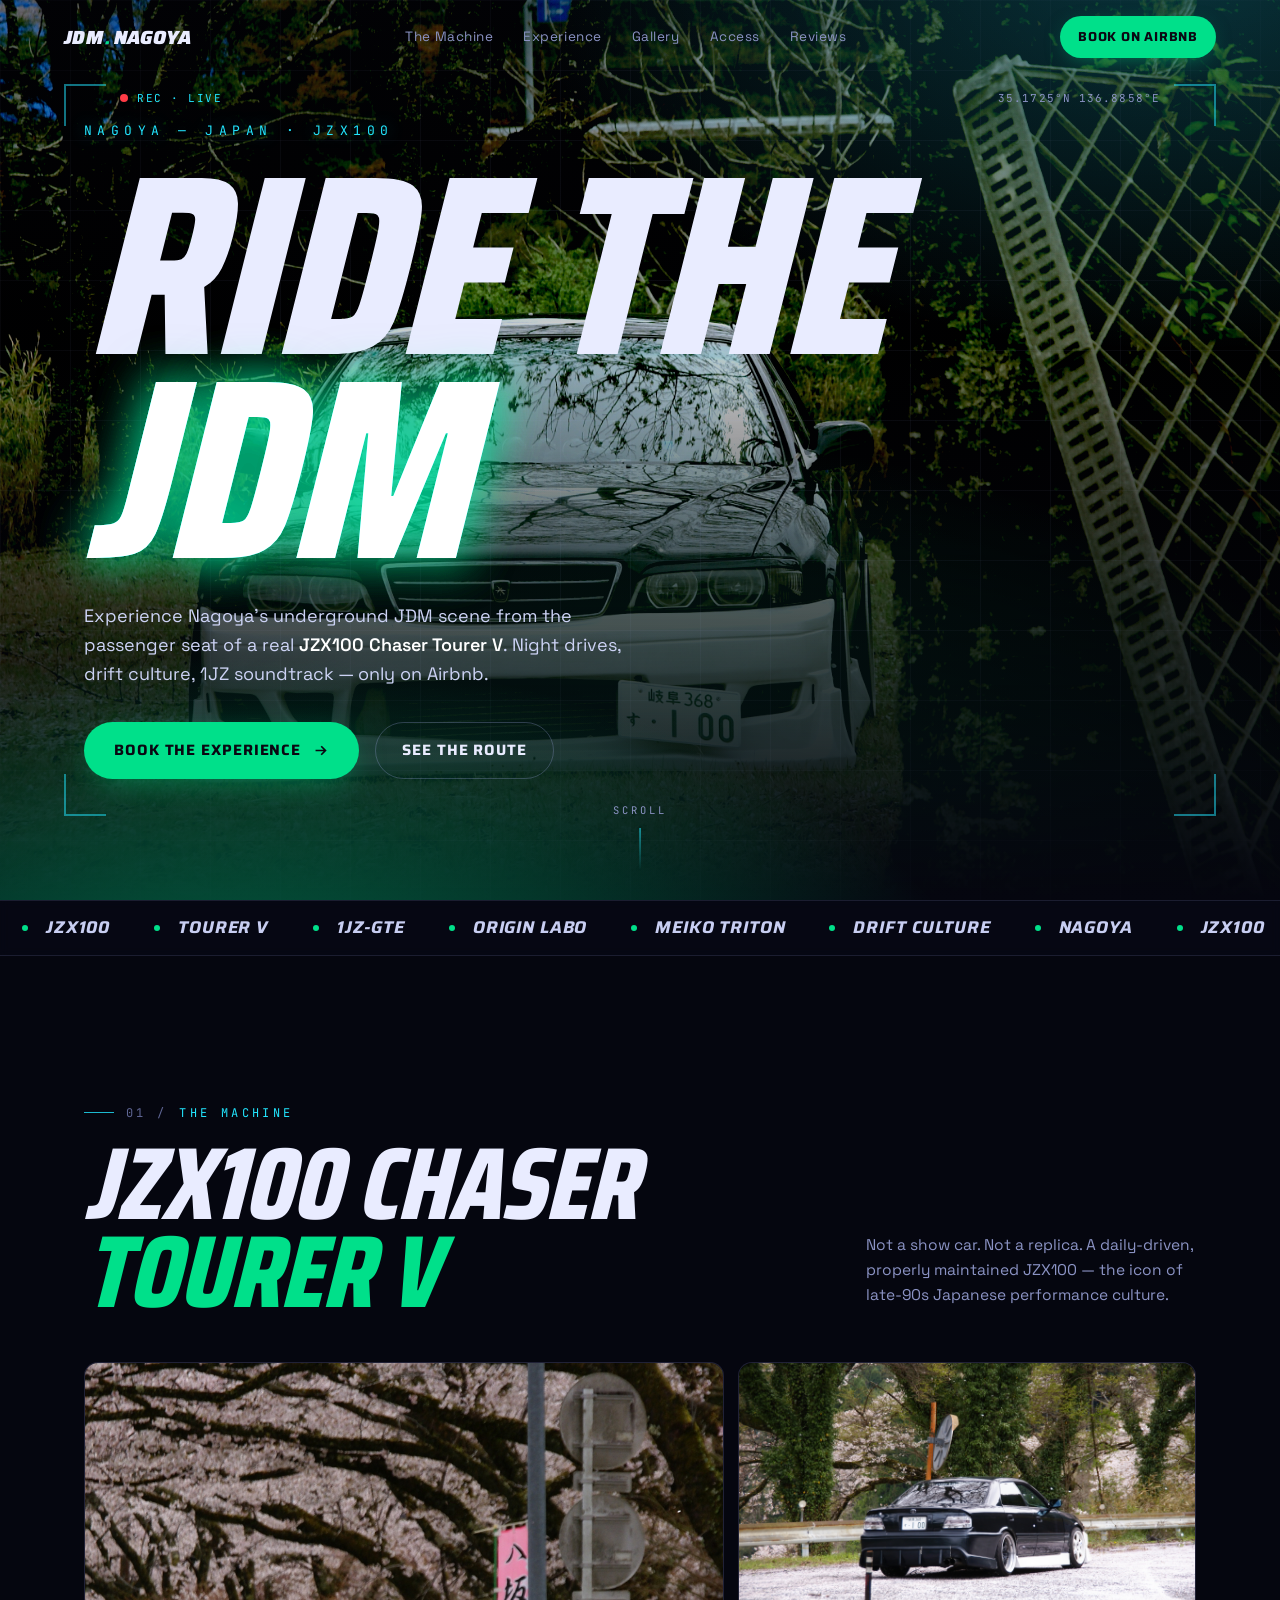
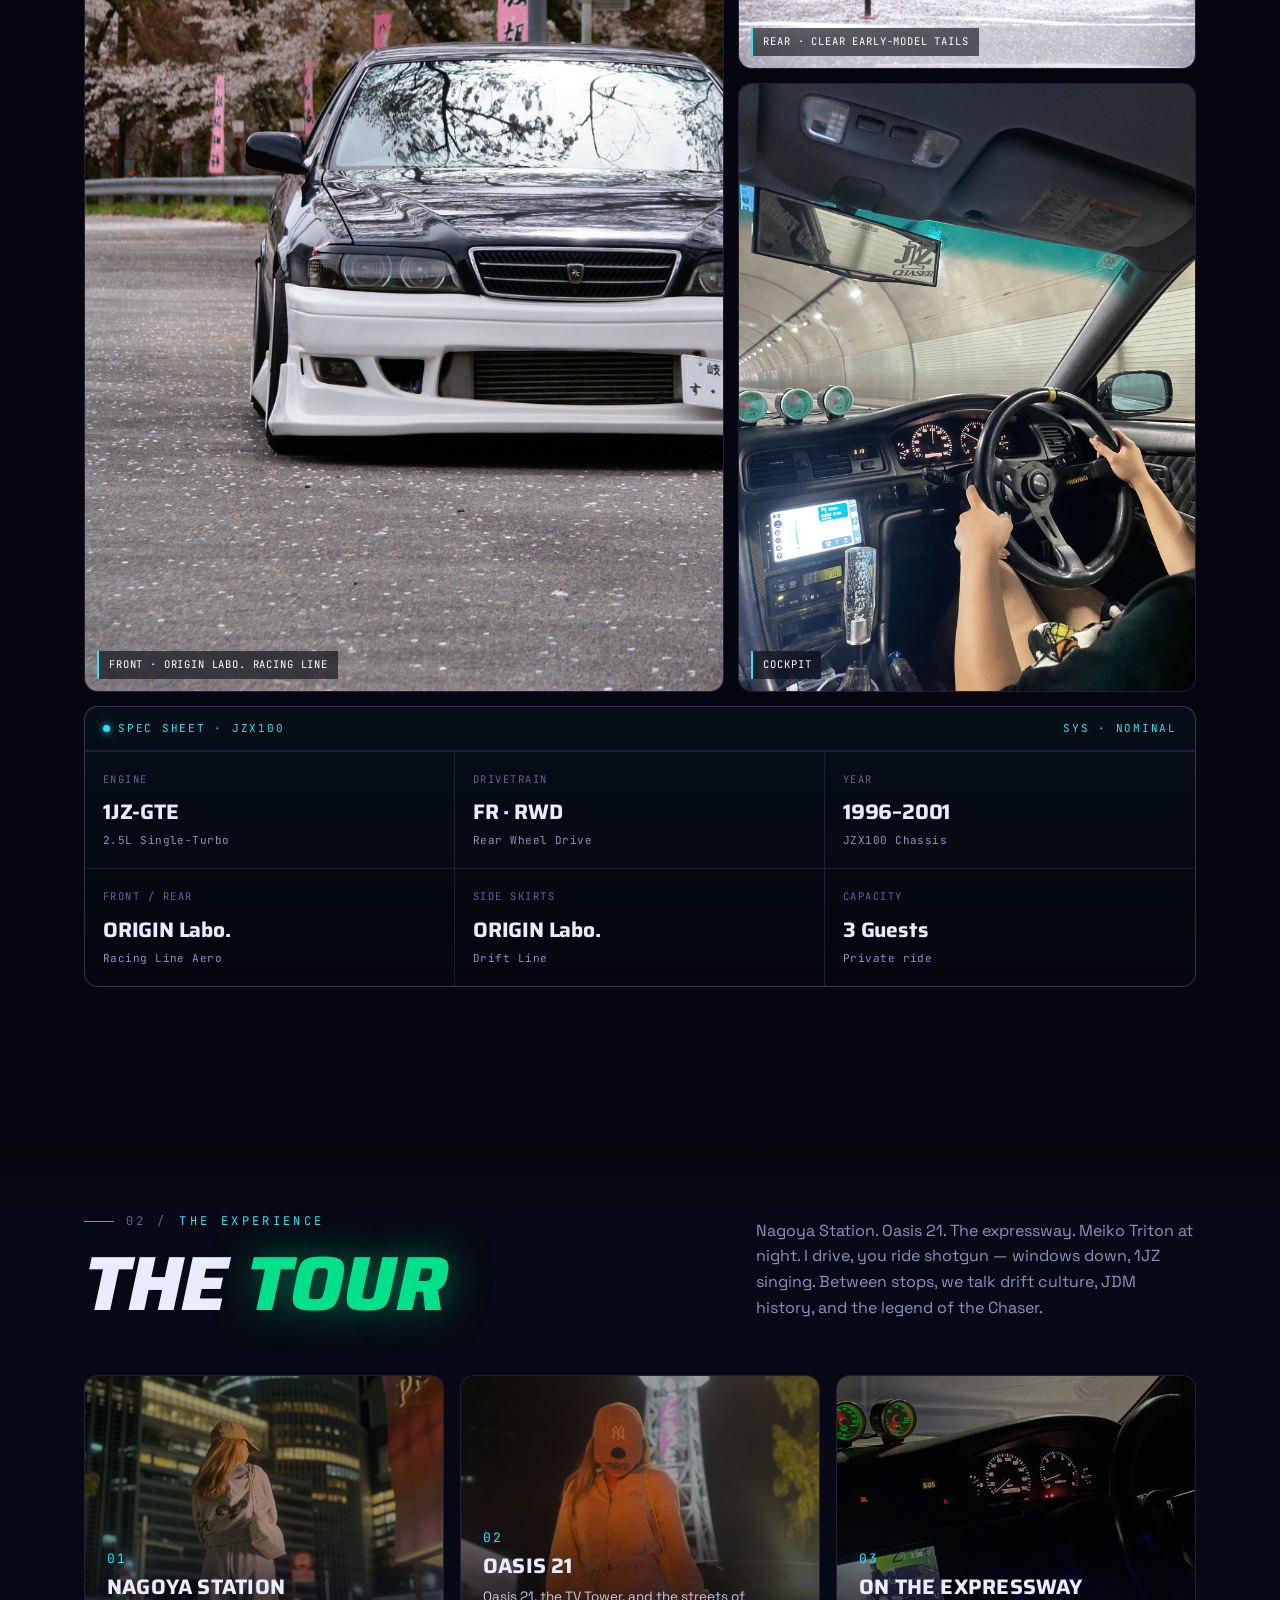
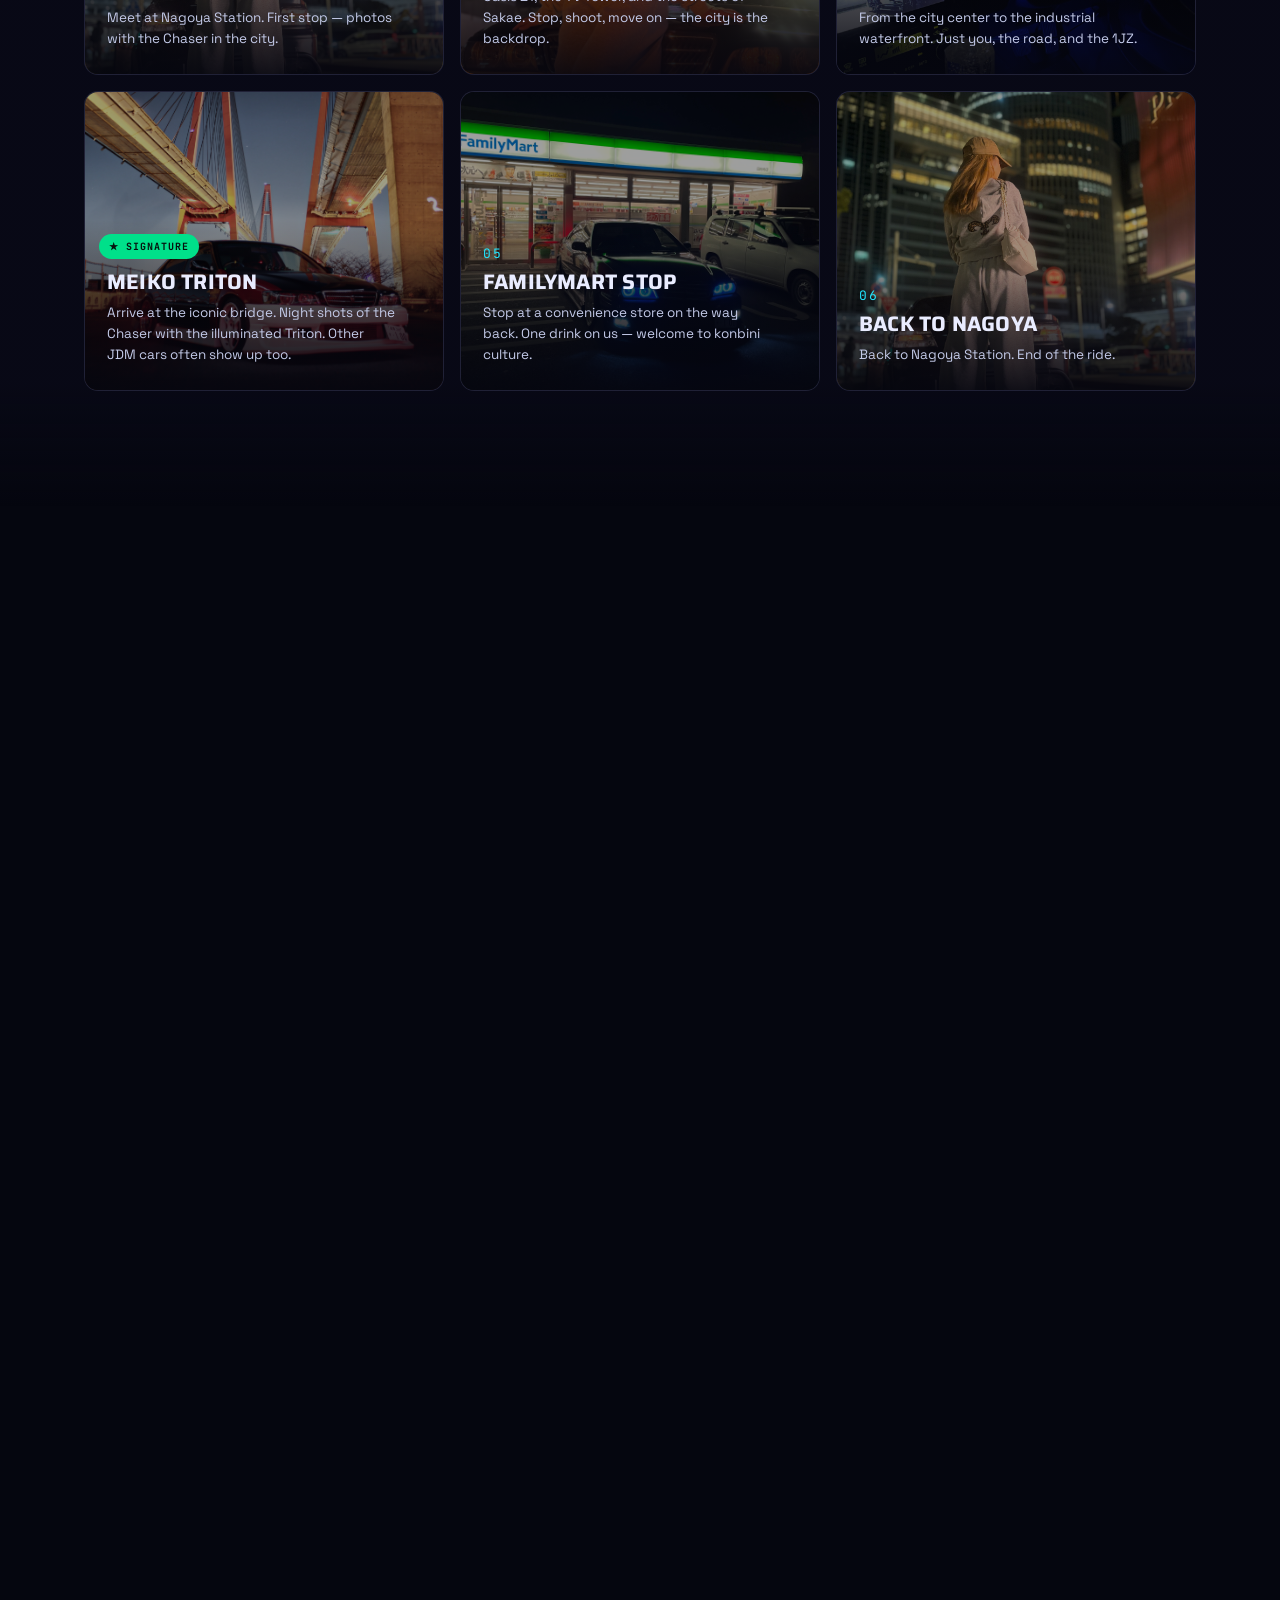
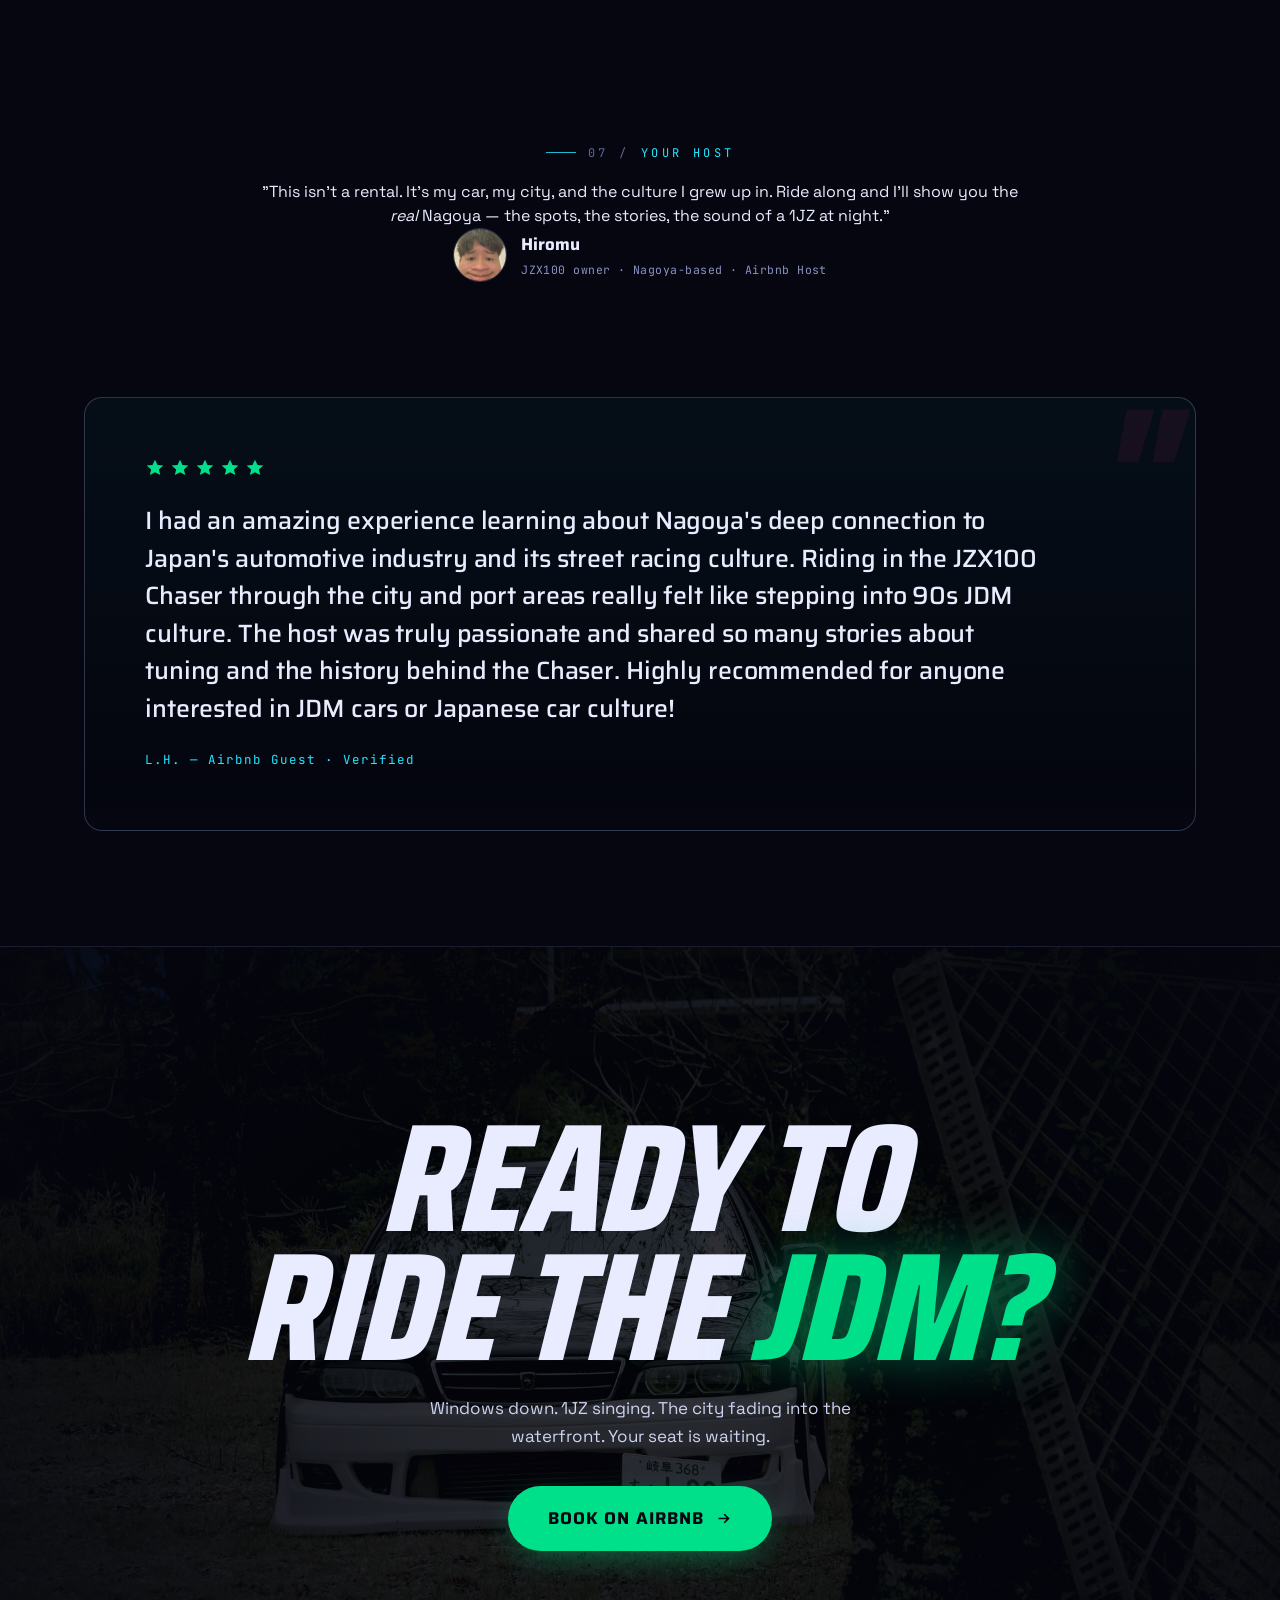
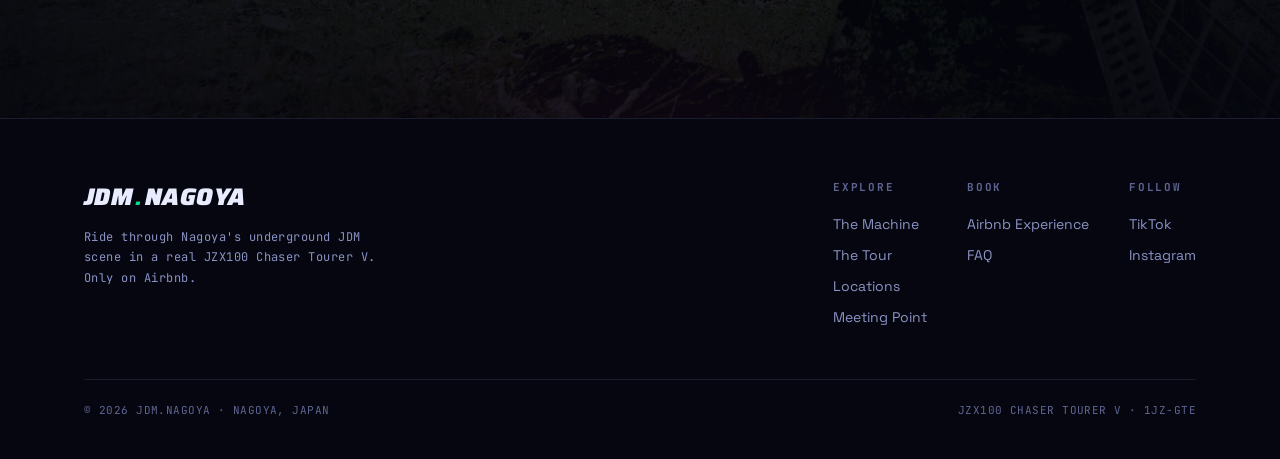
==== commit 5e79d9d8: "Add files via upload" ====
--- a/index.html
+++ b/index.html
@@ -1,538 +1,1075 @@
 <!DOCTYPE html>
-<html lang="en">
+<html lang="en" data-motion="1">
 <head>
-<meta charset="UTF-8">
-<meta name="viewport" content="width=device-width, initial-scale=1.0">
-<title>JDM Nagoya | JZX100 Chaser Tour Experience</title>
-<meta name="description" content="Ride through Nagoya's underground JDM scene in a real JZX100 Chaser Tourer V. Night drives, drift culture, and authentic Japanese car culture — only on Airbnb.">
-
-<!-- OGP -->
-<meta property="og:type" content="website">
-<meta property="og:url" content="https://chihiro7-28.github.io/my-jdm-tour/">
-<meta property="og:title" content="JDM Nagoya | Ride the JDM — JZX100 Chaser Tour">
-<meta property="og:description" content="Ride through Nagoya in a real JZX100 Chaser Tourer V. City to port, 1JZ soundtrack, authentic Japanese car culture. Book on Airbnb.">
-<meta property="og:image" content="https://chihiro7-28.github.io/my-jdm-tour/images/DSC02982.JPG">
-<meta property="og:image:width" content="1200">
-<meta property="og:image:height" content="630">
-<meta property="og:locale" content="en_US">
-<meta property="og:site_name" content="JDM Nagoya">
-
-<!-- Twitter Card -->
-<meta name="twitter:card" content="summary_large_image">
-<meta name="twitter:title" content="JDM Nagoya | Ride the JDM — JZX100 Chaser Tour">
-<meta name="twitter:description" content="Ride through Nagoya in a real JZX100 Chaser Tourer V. City to port, 1JZ soundtrack, authentic Japanese car culture. Book on Airbnb.">
-<meta name="twitter:image" content="https://chihiro7-28.github.io/my-jdm-tour/images/DSC02982.JPG">
-<!-- Favicon -->
-<link rel="icon" type="image/svg+xml" href="data:image/svg+xml,<svg xmlns='http://www.w3.org/2000/svg' viewBox='0 0 32 32'><rect width='32' height='32' fill='%230A0A0A'/><text x='50%' y='50%' dominant-baseline='central' text-anchor='middle' font-family='Arial Black,sans-serif' font-weight='900' font-size='11' letter-spacing='-0.5' fill='%23C9A84C'>JDM</text></svg>">
-<!-- Google Analytics -->
-<script async src="https://www.googletagmanager.com/gtag/js?id=G-RDDG2N0K39"></script>
-<script>
-  window.dataLayer = window.dataLayer || [];
-  function gtag(){dataLayer.push(arguments);}
-  gtag('js', new Date());
-  gtag('config', 'G-RDDG2N0K39');
-</script>
-<link rel="preconnect" href="https://fonts.googleapis.com">
-<link rel="preconnect" href="https://fonts.gstatic.com" crossorigin>
-<link href="https://fonts.googleapis.com/css2?family=Bebas+Neue&family=Barlow:ital,wght@0,300;0,400;0,600;1,300&family=Barlow+Condensed:wght@400;700&display=swap" rel="stylesheet">
-<link rel="stylesheet" href="assets/css/style.css">
+<meta charset="UTF-8" />
+<meta name="viewport" content="width=device-width, initial-scale=1.0" />
+<title>JDM Nagoya — Ride the JDM · JZX100 Chaser Tour</title>
+<meta name="description" content="Ride through Nagoya's underground JDM scene in a real JZX100 Chaser Tourer V. Night drives, drift culture, 1JZ soundtrack — only on Airbnb." />
+<link rel="preconnect" href="https://fonts.googleapis.com" />
+<link rel="preconnect" href="https://fonts.gstatic.com" crossorigin />
+<link href="https://fonts.googleapis.com/css2?family=Saira:ital,wght@0,400;0,500;0,600;0,700;0,800;1,500;1,700;1,800&family=Saira+Condensed:ital,wght@0,700;0,800;1,800&family=Space+Grotesk:wght@400;500;600;700&family=JetBrains+Mono:wght@400;500;700&display=swap" rel="stylesheet" />
+<style>
+/* =========================================================
+   JDM NAGOYA — Ride the JDM
+   Hybrid worldview: Neon Wangan (B) + Telemetry/HUD (A)
+   ========================================================= */
+
+*{margin:0;padding:0;box-sizing:border-box}
+::selection{background:var(--mag);color:#fff}
+
+:root{
+  /* THEME (tweakable) */
+  --bg:#05060f;
+  --bg-2:#090a18;
+  --panel:#0c0e1d;
+  --mag:#00e08a;
+  --cyan:#22e6ff;
+  --ink:#e9ecff;
+  --muted:#8b93c4;
+  --muted-2:#5f6694;
+  --line:rgba(160,170,230,.14);
+  --line-strong:rgba(160,170,230,.28);
+  --glow-mag:rgba(0,224,138,.5);
+  --glow-cyan:rgba(34,230,255,.45);
+  --motion:1; /* 1 = on, 0 = reduced (set by tweak) */
+
+  --maxw:1240px;
+  --pad:clamp(20px,5vw,64px);
+
+  --f-display:"Saira Condensed",sans-serif;
+  --f-head:"Saira",sans-serif;
+  --f-body:"Space Grotesk",system-ui,sans-serif;
+  --f-mono:"JetBrains Mono",monospace;
+}
+
+html{scroll-behavior:smooth;-webkit-text-size-adjust:100%}
+body{
+  background:var(--bg);
+  color:var(--ink);
+  font-family:var(--f-body);
+  line-height:1.5;
+  overflow-x:hidden;
+  -webkit-font-smoothing:antialiased;
+}
+img{display:block;max-width:100%}
+a{color:inherit;text-decoration:none}
+.noscroll{overflow:hidden}
+
+/* film grain + vignette over whole page */
+body::before{
+  content:"";position:fixed;inset:0;z-index:1;pointer-events:none;
+  opacity:var(--grain-on,1);transition:opacity .4s;
+  background:
+    radial-gradient(130% 90% at 50% -10%,transparent 55%,rgba(0,0,0,.5) 100%),
+    radial-gradient(120% 120% at 50% 120%,var(--glow-mag),transparent 60%);
+  mix-blend-mode:normal;
+}
+
+.wrap{max-width:var(--maxw);margin:0 auto;padding-left:var(--pad);padding-right:var(--pad)}
+
+/* ---------- shared section header ---------- */
+.sec{position:relative;z-index:2}
+.sec-kicker{
+  font-family:var(--f-mono);font-size:12px;letter-spacing:.28em;text-transform:uppercase;
+  color:var(--cyan);display:inline-flex;align-items:center;gap:12px;margin-bottom:18px;
+}
+.sec-kicker::before{content:"";width:30px;height:1px;background:var(--cyan);opacity:.8}
+.sec-kicker .n{color:var(--muted-2)}
+.sec-title{
+  font-family:var(--f-head);font-weight:800;font-style:italic;line-height:.95;
+  font-size:clamp(38px,6vw,82px);letter-spacing:-.01em;text-transform:uppercase;
+}
+.sec-title em{font-style:italic;color:var(--mag);text-shadow:0 0 40px var(--glow-mag)}
+
+/* ---------- reveal-on-scroll ---------- */
+.rv{opacity:0;transform:translateY(34px);transition:opacity .9s cubic-bezier(.2,.7,.2,1),transform .9s cubic-bezier(.2,.7,.2,1)}
+.rv.in{opacity:1;transform:none}
+.rv.d1{transition-delay:.08s}.rv.d2{transition-delay:.16s}.rv.d3{transition-delay:.24s}.rv.d4{transition-delay:.32s}
+html[data-motion="0"] .rv{opacity:1!important;transform:none!important;transition:none}
+
+/* =========================================================
+   NAV
+   ========================================================= */
+.nav{
+  position:fixed;top:0;left:0;right:0;z-index:50;
+  display:flex;align-items:center;justify-content:space-between;
+  padding:16px var(--pad);
+  transition:background .4s,backdrop-filter .4s,border-color .4s,padding .4s;
+  border-bottom:1px solid transparent;
+}
+.nav.scrolled{
+  background:rgba(5,6,15,.72);backdrop-filter:blur(14px) saturate(1.3);
+  border-bottom:1px solid var(--line);padding-top:11px;padding-bottom:11px;
+}
+.brand{font-family:var(--f-head);font-weight:900;font-style:italic;font-size:19px;letter-spacing:.02em;display:flex;align-items:center;gap:2px}
+.brand b{color:var(--mag);font-style:italic}
+.nav-links{display:flex;gap:30px;align-items:center}
+.nav-links a{font-size:13.5px;letter-spacing:.04em;color:var(--muted);transition:color .2s;position:relative}
+.nav-links a::after{content:"";position:absolute;left:0;bottom:-5px;width:0;height:1px;background:var(--cyan);transition:width .25s}
+.nav-links a:hover{color:var(--ink)}
+.nav-links a:hover::after{width:100%}
+.nav-cta{
+  display:inline-flex;align-items:center;gap:9px;font-family:var(--f-head);font-weight:700;font-size:13px;
+  letter-spacing:.06em;text-transform:uppercase;color:#0a0712;background:var(--mag);
+  padding:11px 18px;border-radius:100px;transition:transform .2s,box-shadow .2s;
+  box-shadow:0 6px 22px -8px var(--glow-mag);
+}
+.nav-cta:hover{transform:translateY(-2px);box-shadow:0 12px 30px -8px var(--glow-mag)}
+.nav-burger{display:none;flex-direction:column;gap:5px;background:none;border:0;cursor:pointer;padding:6px}
+.nav-burger span{width:24px;height:2px;background:var(--ink);transition:.3s}
+
+/* =========================================================
+   HERO
+   ========================================================= */
+.hero{position:relative;min-height:100svh;display:flex;flex-direction:column;justify-content:center;overflow:hidden}
+.hero-bg{position:absolute;inset:0;z-index:0;will-change:transform}
+.hero-slide{position:absolute;inset:0;width:100%;height:118%;object-fit:cover;opacity:0;
+  filter:saturate(1.3) contrast(1.14) brightness(.86);transition:opacity 1.3s ease-in-out}
+.hero-slide.active{opacity:1}
+html[data-motion="0"] .hero-slide{transition:none}
+.hero-wash{position:absolute;inset:0;z-index:1;background:
+  radial-gradient(120% 90% at 18% 118%,var(--glow-mag),transparent 50%),
+  radial-gradient(95% 80% at 92% -5%,rgba(34,230,255,.22),transparent 55%),
+  linear-gradient(180deg,rgba(5,6,15,.32),rgba(5,6,15,.06) 38%,rgba(5,6,15,.55) 80%,var(--bg))}
+.hero-grid{position:absolute;inset:0;z-index:1;opacity:.4;
+  background-image:linear-gradient(var(--line) 1px,transparent 1px),linear-gradient(90deg,var(--line) 1px,transparent 1px);
+  background-size:70px 70px;mask:radial-gradient(120% 90% at 50% 40%,#000 25%,transparent 80%)}
+
+/* light streaks */
+.streaks{position:absolute;inset:0;z-index:2;overflow:hidden;pointer-events:none;mix-blend-mode:screen}
+.streaks i{position:absolute;height:2px;width:40%;left:-45%;border-radius:3px;opacity:0;
+  background:linear-gradient(90deg,transparent,var(--cyan),transparent);
+  animation:streak 6s linear infinite;animation-play-state:running}
+.streaks i:nth-child(1){top:24%;animation-delay:.4s}
+.streaks i:nth-child(2){top:48%;width:55%;background:linear-gradient(90deg,transparent,var(--mag),transparent);animation-delay:2s}
+.streaks i:nth-child(3){top:66%;width:30%;animation-delay:3.4s}
+.streaks i:nth-child(4){top:38%;width:46%;background:linear-gradient(90deg,transparent,#fff,transparent);animation-delay:4.6s}
+html[data-motion="0"] .streaks{display:none}
+@keyframes streak{0%{left:-45%;opacity:0}10%{opacity:.9}88%{opacity:.9}100%{left:118%;opacity:0}}
+
+/* HUD frame on hero */
+.hud{position:absolute;inset:0;z-index:3;pointer-events:none;font-family:var(--f-mono)}
+.hud .corner{position:absolute;width:42px;height:42px;border:2px solid rgba(34,230,255,.5)}
+.hud .tl{top:84px;left:var(--pad);border-right:0;border-bottom:0}
+.hud .tr{top:84px;right:var(--pad);border-left:0;border-bottom:0}
+.hud .bl{bottom:84px;left:var(--pad);border-right:0;border-top:0}
+.hud .br{bottom:84px;right:var(--pad);border-left:0;border-top:0}
+.hud .rec{position:absolute;top:90px;left:calc(var(--pad) + 56px);display:flex;align-items:center;gap:9px;
+  font-size:11px;letter-spacing:.14em;color:var(--cyan)}
+.hud .rec i{width:8px;height:8px;border-radius:50%;background:#ff3b46;animation:blink 1.1s steps(1) infinite}
+@keyframes blink{50%{opacity:.2}}
+.hud .coord{position:absolute;top:90px;right:calc(var(--pad) + 56px);font-size:11px;letter-spacing:.1em;color:var(--muted);text-align:right}
+
+.hero-inner{position:relative;z-index:4;padding:0 var(--pad);width:100%;max-width:var(--maxw);margin:0 auto}
+.hero .place{font-family:var(--f-mono);font-size:13px;letter-spacing:.42em;text-transform:uppercase;color:var(--cyan);
+  margin-bottom:22px;text-shadow:0 0 18px var(--glow-cyan)}
+.hero h1{font-family:var(--f-display);font-weight:800;font-style:italic;line-height:.8;
+  font-size:clamp(82px,20vw,260px);letter-spacing:-.012em;text-transform:uppercase}
+.hero h1 .l2{display:block}
+.glitch{position:relative;display:inline-block;color:var(--mag);text-shadow:0 0 50px var(--glow-mag)}
+.glitch::before,.glitch::after{content:attr(data-t);position:absolute;left:0;top:0;width:100%;height:100%;mix-blend-mode:screen}
+.glitch::before{color:var(--cyan);animation:gl1 3.6s steps(2,end) infinite}
+.glitch::after{color:#fff;animation:gl2 3.6s steps(2,end) infinite}
+html[data-motion="0"] .glitch::before,html[data-motion="0"] .glitch::after{display:none}
+@keyframes gl1{0%,80%,100%{transform:translate(0);opacity:0}82%{transform:translate(-5px,2px);opacity:.85}88%{transform:translate(4px,-3px);opacity:.8}94%{transform:translate(-2px,1px);opacity:.5}}
+@keyframes gl2{0%,80%,100%{transform:translate(0);opacity:0}84%{transform:translate(5px,-2px);opacity:.7}90%{transform:translate(-4px,2px);opacity:.65}96%{transform:translate(2px,-1px);opacity:.4}}
+.hero .sub{max-width:540px;margin:30px 0 34px;font-size:18px;line-height:1.6;color:#cdd3f5}
+.hero .sub b{color:#fff;font-weight:600}
+.hero-cta{display:flex;gap:16px;align-items:center;flex-wrap:wrap}
+
+.btn{display:inline-flex;align-items:center;gap:11px;font-family:var(--f-head);font-weight:700;
+  font-size:15px;letter-spacing:.06em;text-transform:uppercase;cursor:pointer;border:0;transition:.25s}
+.btn svg{width:17px;height:17px}
+.btn-primary{background:var(--mag);color:#0a0712;padding:17px 30px;border-radius:100px;
+  box-shadow:0 10px 34px -10px var(--glow-mag)}
+.btn-primary:hover{transform:translateY(-2px);box-shadow:0 18px 44px -10px var(--glow-mag)}
+.btn-ghost{background:transparent;color:var(--ink);padding:16px 26px;border-radius:100px;border:1.5px solid var(--line-strong)}
+.btn-ghost:hover{border-color:var(--cyan);color:var(--cyan)}
+
+.hero-scroll{position:absolute;bottom:30px;left:50%;transform:translateX(-50%);z-index:4;
+  display:flex;flex-direction:column;align-items:center;gap:9px;font-family:var(--f-mono);font-size:10.5px;
+  letter-spacing:.3em;text-transform:uppercase;color:var(--muted)}
+.hero-scroll .line{width:1px;height:42px;background:linear-gradient(var(--cyan),transparent);position:relative;overflow:hidden}
+.hero-scroll .line::after{content:"";position:absolute;top:-50%;left:0;width:100%;height:50%;background:var(--cyan);animation:scrolldot 1.8s ease-in-out infinite}
+@keyframes scrolldot{0%{top:-50%}100%{top:100%}}
+
+/* ---------- marquee ticker ---------- */
+.marquee{position:relative;z-index:5;overflow:hidden;border-top:1px solid var(--line);border-bottom:1px solid var(--line);
+  background:rgba(8,9,22,.6);backdrop-filter:blur(4px)}
+.marquee .run{display:inline-flex;gap:0;white-space:nowrap;animation:run 30s linear infinite;will-change:transform}
+.marquee.rev .run{animation-direction:reverse}
+html[data-motion="0"] .marquee .run{animation:none}
+@keyframes run{to{transform:translateX(-50%)}}
+.marquee .run span{display:inline-flex;align-items:center;gap:18px;padding:14px 22px;font-family:var(--f-head);
+  font-style:italic;font-weight:700;font-size:17px;letter-spacing:.05em;text-transform:uppercase;color:#c8cef2}
+.marquee .run span::before{content:"";width:6px;height:6px;border-radius:50%;background:var(--mag)}
+
+/* =========================================================
+   MACHINE
+   ========================================================= */
+.machine{padding:clamp(80px,11vw,150px) 0 clamp(60px,8vw,110px)}
+.machine-top{display:grid;grid-template-columns:1fr auto;gap:30px;align-items:end;margin-bottom:46px}
+.machine h2{font-family:var(--f-display);font-weight:800;font-style:italic;line-height:.86;
+  font-size:clamp(44px,8vw,120px);text-transform:uppercase;letter-spacing:-.01em}
+.machine h2 em{font-style:italic;color:var(--mag)}
+.machine .lede{max-width:330px;font-size:15.5px;line-height:1.62;color:var(--muted);padding-bottom:8px}
+
+.machine-grid{display:grid;grid-template-columns:1.4fr 1fr;grid-template-rows:auto auto;gap:14px}
+.machine-grid figure{position:relative;overflow:hidden;border-radius:14px;border:1px solid var(--line);background:#0a0b18}
+.machine-grid figure img{width:100%;height:100%;object-fit:cover;transition:transform 1.1s cubic-bezier(.2,.7,.2,1)}
+.machine-grid figure:hover img{transform:scale(1.05)}
+.machine-grid .big{grid-row:1 / span 2;min-height:420px}
+.machine-grid .small{min-height:200px}
+.fig-tag{position:absolute;left:12px;bottom:12px;font-family:var(--f-mono);font-size:10.5px;letter-spacing:.08em;
+  text-transform:uppercase;color:#fff;background:rgba(5,6,15,.6);backdrop-filter:blur(4px);
+  padding:6px 10px;border-left:2px solid var(--cyan)}
+
+/* HUD spec readout (A worldview detail) */
+.specsheet{margin-top:14px;border:1px solid var(--line-strong);border-radius:14px;overflow:hidden;
+  background:linear-gradient(180deg,rgba(34,230,255,.04),transparent)}
+.specsheet .sphead{display:flex;align-items:center;justify-content:space-between;padding:13px 18px;
+  border-bottom:1px solid var(--line);font-family:var(--f-mono);font-size:11px;letter-spacing:.16em;
+  text-transform:uppercase;color:var(--cyan)}
+.specsheet .sphead .dot{display:flex;align-items:center;gap:8px}
+.specsheet .sphead .dot i{width:7px;height:7px;border-radius:50%;background:var(--cyan);box-shadow:0 0 8px var(--cyan)}
+.specgrid{display:grid;grid-template-columns:repeat(3,1fr)}
+.specgrid .cell{padding:20px 18px;border-right:1px solid var(--line);border-top:1px solid var(--line)}
+.specgrid .cell:nth-child(3n){border-right:0}
+.specgrid .cell .k{font-family:var(--f-mono);font-size:10.5px;letter-spacing:.14em;text-transform:uppercase;color:var(--muted-2);margin-bottom:9px}
+.specgrid .cell .v{font-family:var(--f-head);font-weight:700;font-size:21px;letter-spacing:-.01em;color:var(--ink)}
+.specgrid .cell .v small{display:block;font-family:var(--f-mono);font-weight:400;font-size:11px;color:var(--muted);letter-spacing:.04em;margin-top:4px}
+
+/* =========================================================
+   TOUR
+   ========================================================= */
+.tour{position:relative;padding:clamp(70px,9vw,120px) 0;overflow:hidden;background:
+  linear-gradient(180deg,transparent,rgba(10,11,26,.6) 12%,rgba(10,11,26,.6) 88%,transparent)}
+.tour .wrap{position:relative;z-index:1}
+.tour-head{display:flex;justify-content:space-between;align-items:flex-end;gap:24px;margin-bottom:54px;flex-wrap:wrap}
+.tour-head .lede{max-width:440px;font-size:16px;line-height:1.62;color:var(--muted)}
+.tour-rail{position:relative}
+.tour-line{position:absolute;left:0;right:0;top:38px;height:2px;background:var(--line)}
+.tour-line .fill{position:absolute;left:0;top:0;height:100%;width:0;background:linear-gradient(90deg,var(--cyan),var(--mag));box-shadow:0 0 12px var(--glow-cyan);transition:width .1s linear}
+.tour-stops{display:grid;grid-template-columns:repeat(3,1fr);gap:16px}
+.stop{position:relative;border-radius:14px;overflow:hidden;border:1px solid var(--line);
+  min-height:300px;display:flex;background:#0a0b18;isolation:isolate}
+.stop img{position:absolute;inset:0;width:100%;height:100%;object-fit:cover;z-index:0;
+  filter:brightness(.62) saturate(1.05);transition:transform 1.1s cubic-bezier(.2,.7,.2,1)}
+.stop:hover img{transform:scale(1.06)}
+.stop .ov{position:relative;z-index:1;align-self:flex-end;width:100%;padding:24px 22px;
+  background:linear-gradient(180deg,transparent,rgba(5,6,15,.5) 40%,rgba(5,6,15,.92))}
+.stop[data-loc]{cursor:pointer}
+.stop .num{font-family:var(--f-mono);font-size:13px;color:var(--cyan);letter-spacing:.14em;margin-bottom:8px}
+.stop h3{font-family:var(--f-head);font-weight:700;font-size:21px;line-height:1.05;margin-bottom:10px;text-transform:uppercase;letter-spacing:.01em}
+.stop p{font-size:13.5px;line-height:1.55;color:#c3cae8;max-width:32ch}
+.stop .badge{position:absolute;top:14px;left:14px;z-index:2;display:inline-block;font-family:var(--f-mono);font-size:10px;letter-spacing:.1em;
+  text-transform:uppercase;color:#06120d;background:var(--mag);border-radius:100px;padding:5px 10px;font-weight:700}
+
+/* =========================================================
+   SPOTS
+   ========================================================= */
+.spots{padding:clamp(70px,9vw,120px) 0}
+.spots-grid{display:grid;grid-template-columns:repeat(3,1fr);gap:16px;margin-top:14px}
+.spot-card{position:relative;border-radius:14px;overflow:hidden;border:1px solid var(--line);
+  aspect-ratio:4/5;background:#0a0b18}
+.spot-card img{width:100%;height:100%;object-fit:cover;transition:transform 1s cubic-bezier(.2,.7,.2,1);filter:brightness(.82)}
+.spot-card:hover img{transform:scale(1.06);filter:brightness(.95)}
+.spot-card .ov{position:absolute;inset:0;background:linear-gradient(180deg,transparent 50%,rgba(5,6,15,.82));display:flex;flex-direction:column;justify-content:flex-end;align-items:flex-start;padding:14px 16px}
+.spot-card .reticle{position:absolute;top:16px;right:16px;width:26px;height:26px;opacity:.7}
+.spot-card .reticle::before,.spot-card .reticle::after{content:"";position:absolute;background:var(--cyan)}
+.spot-card .reticle::before{top:50%;left:0;width:100%;height:1px}
+.spot-card .reticle::after{left:50%;top:0;height:100%;width:1px}
+.spot-card h3{font-family:var(--f-head);font-weight:700;font-size:15px;text-transform:uppercase;letter-spacing:.03em;color:var(--mag);line-height:1.1;text-shadow:0 1px 10px rgba(5,6,15,.7)}
+.spot-card .cnt{font-family:var(--f-mono);font-size:10px;letter-spacing:.08em;color:var(--ink);opacity:.85;margin-top:3px}
+.spots-sub-head{margin-top:54px;display:flex;justify-content:space-between;align-items:baseline;flex-wrap:wrap;gap:10px;padding-bottom:16px;border-top:1px solid var(--line);padding-top:30px}
+.spots-sub-head .section-label{font-family:var(--f-mono);font-size:12px;letter-spacing:.28em;text-transform:uppercase;color:var(--cyan)}
+.spots-sub-head .addspot-price{font-family:var(--f-head);font-weight:700;font-size:14px;letter-spacing:.06em;text-transform:uppercase;color:var(--mag)}
+.spots-sub{display:grid;grid-template-columns:1fr 1fr;gap:16px;align-items:stretch}
+.spots-sub-foot{font-size:13px;color:var(--muted);margin-top:16px}
+.addspot{position:relative;border-radius:14px;overflow:hidden;border:1px solid var(--line);min-height:240px;background:#0a0b18;cursor:pointer}
+.addspot img{width:100%;height:100%;object-fit:cover;position:absolute;inset:0;filter:brightness(.7)}
+.addspot .ov{position:relative;z-index:2;height:100%;display:flex;flex-direction:column;justify-content:flex-end;align-items:flex-start;padding:18px 20px;background:linear-gradient(180deg,transparent 50%,rgba(5,6,15,.8))}
+.addspot h3{font-family:var(--f-head);font-weight:700;font-size:18px;text-transform:uppercase;color:var(--mag);line-height:1.1;text-shadow:0 1px 10px rgba(5,6,15,.7)}
+.addspot p{font-size:12.5px;color:var(--ink);opacity:.85;margin-top:5px;max-width:280px}
+
+/* =========================================================
+   GALLERY / SOCIAL
+   ========================================================= */
+.social{padding:clamp(70px,9vw,120px) 0}
+.social-inner{display:grid;grid-template-columns:1.1fr .9fr;gap:40px;align-items:center}
+.social-copy h2{font-family:var(--f-display);font-weight:800;font-style:italic;font-size:clamp(40px,7vw,96px);
+  line-height:.86;text-transform:uppercase;margin-bottom:20px}
+.social-copy h2 em{color:var(--mag);font-style:italic}
+.social-copy p{max-width:400px;font-size:16px;line-height:1.62;color:var(--muted);margin-bottom:28px}
+.social-links{display:flex;gap:14px;flex-wrap:wrap}
+.sl{display:inline-flex;align-items:center;gap:10px;padding:13px 20px;border:1px solid var(--line-strong);border-radius:100px;
+  font-family:var(--f-head);font-weight:600;font-size:14px;letter-spacing:.03em;transition:.22s}
+.sl svg{width:18px;height:18px}
+.sl:hover{border-color:var(--mag);color:var(--mag);transform:translateY(-2px)}
+.social-visual{position:relative;aspect-ratio:9/14;border-radius:18px;overflow:hidden;border:1px solid var(--line-strong);
+  background:#0a0b18;box-shadow:0 30px 80px -30px #000}
+.social-visual img{width:100%;height:100%;object-fit:cover;filter:brightness(.8)}
+.social-visual .play{position:absolute;top:50%;left:50%;transform:translate(-50%,-50%);width:74px;height:74px;border-radius:50%;
+  background:rgba(255,46,134,.92);display:flex;align-items:center;justify-content:center;box-shadow:0 0 40px var(--glow-mag);transition:.25s}
+.social-visual:hover .play{transform:translate(-50%,-50%) scale(1.08)}
+.social-visual .play svg{width:26px;height:26px;fill:#0a0712;margin-left:3px}
+.social-visual .vtag{position:absolute;left:16px;bottom:16px;z-index:2;font-family:var(--f-mono);font-size:11px;
+  letter-spacing:.1em;color:#fff;background:rgba(5,6,15,.55);backdrop-filter:blur(4px);padding:7px 12px;border-radius:8px}
+.social-visual .soon{position:absolute;top:16px;left:16px;z-index:2;font-family:var(--f-mono);font-size:10px;letter-spacing:.14em;
+  text-transform:uppercase;color:var(--cyan);border:1px solid var(--cyan);border-radius:100px;padding:5px 11px}
+
+/* =========================================================
+   CHEKI
+   ========================================================= */
+.cheki{padding:clamp(70px,9vw,120px) 0}
+.cheki-inner{display:grid;grid-template-columns:.95fr 1.05fr;gap:48px;align-items:center}
+.cheki-copy .pill{display:inline-flex;align-items:center;gap:8px;font-family:var(--f-mono);font-size:11px;
+  letter-spacing:.12em;text-transform:uppercase;color:var(--cyan);border:1px solid var(--line-strong);
+  border-radius:100px;padding:6px 13px;margin-bottom:18px}
+.cheki-copy h2{font-family:var(--f-display);font-weight:800;font-style:italic;font-size:clamp(38px,6vw,76px);
+  line-height:.88;text-transform:uppercase;margin-bottom:18px}
+.cheki-copy h2 em{color:var(--mag);font-style:italic}
+.cheki-copy p{max-width:380px;font-size:15.5px;line-height:1.62;color:var(--muted);margin-bottom:22px}
+.cheki-meter{max-width:360px}
+.cheki-meter .lab{display:flex;justify-content:space-between;font-family:var(--f-mono);font-size:11px;
+  letter-spacing:.08em;text-transform:uppercase;color:var(--muted);margin-bottom:9px}
+.cheki-meter .lab b{color:var(--cyan)}
+.cheki-meter .track{height:8px;border-radius:100px;background:rgba(160,170,230,.12);overflow:hidden;border:1px solid var(--line)}
+.cheki-meter .track .fill{height:100%;width:90%;background:linear-gradient(90deg,var(--cyan),var(--mag));border-radius:100px}
+.cheki-photos{display:flex;gap:18px;justify-content:center}
+.polaroid{background:#f4f1ea;padding:12px 12px 38px;border-radius:3px;box-shadow:0 24px 50px -18px rgba(0,0,0,.7);
+  width:clamp(180px,24vw,240px);position:relative}
+.polaroid:nth-child(1){transform:rotate(-5deg)}
+.polaroid:nth-child(2){transform:rotate(4deg);margin-top:26px}
+.polaroid img{width:100%;aspect-ratio:1;object-fit:cover;filter:saturate(1.05)}
+.polaroid .cap{position:absolute;bottom:11px;left:0;right:0;text-align:center;font-family:var(--f-mono);
+  font-size:11px;color:#5a544a;letter-spacing:.06em}
+
+/* =========================================================
+   MEETING / MAP
+   ========================================================= */
+.meet{padding:clamp(70px,9vw,120px) 0}
+.meet-inner{display:grid;grid-template-columns:.85fr 1.15fr;gap:0;border:1px solid var(--line-strong);border-radius:18px;overflow:hidden;background:var(--panel)}
+.meet-copy{padding:clamp(30px,4vw,52px)}
+.meet-copy h2{font-family:var(--f-display);font-weight:800;font-style:italic;font-size:clamp(36px,5.5vw,68px);
+  line-height:.9;text-transform:uppercase;margin-bottom:20px}
+.meet-copy h2 em{color:var(--mag);font-style:italic}
+.meet-copy p{font-size:15.5px;line-height:1.64;color:var(--muted);margin-bottom:22px;max-width:340px}
+.meet-copy p b{color:var(--ink);font-weight:600}
+.meet-pin{display:inline-flex;align-items:center;gap:10px;font-family:var(--f-mono);font-size:12.5px;
+  letter-spacing:.04em;color:var(--cyan);border:1px solid var(--line-strong);border-radius:10px;padding:12px 15px}
+.meet-pin svg{width:16px;height:16px}
+.meet-map{position:relative;min-height:360px;border-left:1px solid var(--line)}
+.meet-map iframe{position:absolute;inset:0;width:100%;height:100%;border:0;filter:invert(.92) hue-rotate(180deg) saturate(.8) contrast(.95)}
+.meet-map .mtag{position:absolute;top:14px;left:14px;z-index:2;font-family:var(--f-mono);font-size:10px;
+  letter-spacing:.14em;text-transform:uppercase;color:var(--cyan);background:rgba(5,6,15,.7);padding:6px 11px;border-radius:6px;pointer-events:none}
+
+/* =========================================================
+   BOOK / FAQ
+   ========================================================= */
+.book{padding:clamp(70px,9vw,120px) 0}
+.book-inner{display:grid;grid-template-columns:1fr .85fr;gap:44px;align-items:start}
+.faq-list{margin-top:14px;border-top:1px solid var(--line)}
+.faq{border-bottom:1px solid var(--line)}
+.faq button{width:100%;display:flex;align-items:center;justify-content:space-between;gap:16px;
+  padding:22px 4px;background:none;border:0;cursor:pointer;text-align:left;color:var(--ink);
+  font-family:var(--f-head);font-weight:600;font-size:17px;letter-spacing:.01em}
+.faq button .ic{position:relative;width:18px;height:18px;flex-shrink:0}
+.faq button .ic::before,.faq button .ic::after{content:"";position:absolute;top:50%;left:0;width:100%;height:2px;background:var(--cyan);transition:.3s}
+.faq button .ic::after{transform:rotate(90deg)}
+.faq.open button .ic::after{transform:rotate(0)}
+.faq .ans{max-height:0;overflow:hidden;transition:max-height .4s cubic-bezier(.2,.7,.2,1)}
+.faq .ans p{padding:0 4px 22px;font-size:14.5px;line-height:1.65;color:var(--muted);max-width:480px}
+
+.book-card{position:sticky;top:90px;border:1px solid var(--line-strong);border-radius:18px;overflow:hidden;
+  background:linear-gradient(180deg,var(--panel),#080917);box-shadow:0 30px 80px -30px #000}
+.book-card .bc-head{padding:24px 24px 18px;border-bottom:1px solid var(--line);position:relative;overflow:hidden}
+.book-card .bc-head::after{content:"";position:absolute;inset:0;background:radial-gradient(120% 80% at 100% 0%,rgba(255,46,134,.16),transparent 60%);pointer-events:none}
+.book-card .bc-kick{font-family:var(--f-mono);font-size:11px;letter-spacing:.16em;text-transform:uppercase;color:var(--cyan);margin-bottom:8px}
+.book-card .bc-price{font-family:var(--f-head);font-weight:800;font-style:italic;font-size:30px;text-transform:uppercase}
+.book-card .bc-price small{font-family:var(--f-body);font-style:normal;font-weight:400;font-size:13px;color:var(--muted);display:block;letter-spacing:0;text-transform:none;margin-top:3px}
+.book-card ul{list-style:none;padding:18px 24px}
+.book-card li{display:flex;gap:12px;padding:11px 0;font-size:14px;line-height:1.45;color:#cdd3f0;border-bottom:1px solid var(--line)}
+.book-card li:last-child{border-bottom:0}
+.book-card li svg{width:16px;height:16px;flex-shrink:0;margin-top:2px;color:var(--cyan)}
+.book-card .bc-foot{padding:6px 24px 24px}
+.book-card .btn-primary{width:100%;justify-content:center}
+.book-card .secure{display:flex;align-items:center;justify-content:center;gap:8px;margin-top:14px;
+  font-family:var(--f-mono);font-size:11px;letter-spacing:.04em;color:var(--muted-2);text-align:center}
+.book-card .secure svg{width:13px;height:13px}
+
+/* =========================================================
+   HOST + REVIEW
+   ========================================================= */
+.host{padding:clamp(70px,9vw,120px) 0}
+.host-inner{max-width:760px;margin:0 auto;text-align:center;display:flex;flex-direction:column;align-items:center}
+.host-inner .sec-kicker{margin-bottom:18px}
+.host-copy .quote{font-family:var(--f-head);font-weight:500;font-size:clamp(22px,2.8vw,34px);line-height:1.4;letter-spacing:-.01em;color:var(--ink);margin-bottom:30px;text-wrap:balance}
+.host-copy .quote em{font-style:italic;color:var(--mag)}
+.host-meta{display:inline-flex;align-items:center;gap:14px}
+.host-meta .av{width:54px;height:54px;border-radius:50%;overflow:hidden;border:1px solid var(--line-strong)}
+.host-meta .av img{width:100%;height:100%;object-fit:cover}
+.host-meta .nm{font-family:var(--f-head);font-weight:700;font-size:17px}
+.host-meta .rl{font-family:var(--f-mono);font-size:11.5px;color:var(--muted);letter-spacing:.04em;margin-top:3px}
+
+.review{padding:0 0 clamp(70px,9vw,120px)}
+.review-card{border:1px solid var(--line-strong);border-radius:18px;padding:clamp(32px,5vw,60px);
+  background:linear-gradient(180deg,rgba(34,230,255,.04),transparent);position:relative;overflow:hidden}
+.review-card .stars{display:flex;gap:5px;margin-bottom:24px}
+.review-card .stars svg{width:20px;height:20px;fill:var(--mag)}
+.review-card blockquote{font-family:var(--f-head);font-weight:500;font-size:clamp(18px,2.2vw,25px);line-height:1.5;
+  letter-spacing:-.005em;color:var(--ink);max-width:900px}
+.review-card .by{margin-top:24px;font-family:var(--f-mono);font-size:12.5px;letter-spacing:.08em;color:var(--cyan)}
+.review-card .qmark{position:absolute;top:-20px;right:30px;font-family:var(--f-display);font-style:italic;font-weight:800;font-size:200px;color:rgba(255,46,134,.07);line-height:1;pointer-events:none}
+
+/* =========================================================
+   FINAL CTA + FOOTER
+   ========================================================= */
+.finalcta{position:relative;padding:clamp(90px,13vw,170px) 0;text-align:center;overflow:hidden;
+  border-top:1px solid var(--line);border-bottom:1px solid var(--line)}
+.finalcta-bg{position:absolute;inset:0;z-index:0}
+.finalcta-bg img{width:100%;height:100%;object-fit:cover;filter:brightness(.4) saturate(1.1)}
+.finalcta-bg::after{content:"";position:absolute;inset:0;background:
+  radial-gradient(80% 90% at 50% 50%,rgba(5,6,15,.5),var(--bg)),
+  radial-gradient(60% 60% at 50% 120%,rgba(255,46,134,.3),transparent 60%)}
+.finalcta-inner{position:relative;z-index:2}
+.finalcta h2{font-family:var(--f-display);font-weight:800;font-style:italic;font-size:clamp(56px,12vw,170px);
+  line-height:.84;text-transform:uppercase;letter-spacing:-.01em}
+.finalcta h2 em{color:var(--mag);font-style:italic;text-shadow:0 0 50px var(--glow-mag)}
+.finalcta p{max-width:480px;margin:24px auto 36px;font-size:17px;line-height:1.6;color:#cdd3f0}
+.finalcta .btn-primary{font-size:17px;padding:20px 40px}
+
+.footer{padding:60px 0 40px}
+.footer-inner{display:flex;justify-content:space-between;align-items:flex-start;gap:30px;flex-wrap:wrap}
+.footer .brand{font-size:24px;margin-bottom:12px}
+.footer .tag{font-family:var(--f-mono);font-size:12px;color:var(--muted);letter-spacing:.04em;line-height:1.7;max-width:300px}
+.footer-links{display:flex;gap:40px;flex-wrap:wrap}
+.footer-col h4{font-family:var(--f-mono);font-size:11px;letter-spacing:.16em;text-transform:uppercase;color:var(--muted-2);margin-bottom:14px}
+.footer-col a{display:block;font-size:14px;color:var(--muted);padding:5px 0;transition:color .2s}
+.footer-col a:hover{color:var(--cyan)}
+.footer-bottom{margin-top:46px;padding-top:22px;border-top:1px solid var(--line);display:flex;justify-content:space-between;gap:16px;flex-wrap:wrap;
+  font-family:var(--f-mono);font-size:11px;letter-spacing:.04em;color:var(--muted-2)}
+
+/* =========================================================
+   RESPONSIVE
+   ========================================================= */
+@media(max-width:1000px){
+  .machine-grid{grid-template-columns:1fr 1fr}
+  .machine-grid .big{grid-row:auto;grid-column:1 / -1;min-height:340px}
+  .social-inner,.cheki-inner,.host-inner,.book-inner{grid-template-columns:1fr;gap:34px}
+  .book-card{position:relative;top:0;max-width:460px}
+  .meet-inner{grid-template-columns:1fr}
+  .meet-map{min-height:300px;border-left:0;border-top:1px solid var(--line)}
+  .tour-stops{grid-template-columns:repeat(2,1fr);gap:16px}
+  .host-inner{grid-template-columns:1fr}
+  .host-photo{max-width:360px}
+}
+@media(max-width:680px){
+  .nav-links{display:none}
+  .nav-links.open{display:flex;position:fixed;top:62px;left:0;right:0;flex-direction:column;gap:0;
+    background:rgba(5,6,15,.96);backdrop-filter:blur(14px);padding:10px var(--pad) 22px;border-bottom:1px solid var(--line)}
+  .nav-links.open a{padding:14px 0;border-bottom:1px solid var(--line);width:100%}
+  .nav-burger{display:flex}
+  .nav-cta{display:none}
+  .machine-top{grid-template-columns:1fr}
+  .machine-grid{grid-template-columns:1fr}
+  .specgrid{grid-template-columns:1fr}
+  .specgrid .cell{border-right:0}
+  .tour-stops{grid-template-columns:1fr}
+  .spots-grid{grid-template-columns:1fr 1fr}
+  .spots-sub{grid-template-columns:1fr}
+  .cheki-photos{gap:10px}
+  .hero h1{font-size:clamp(64px,22vw,120px)}
+  .review-card .qmark{font-size:120px;right:10px}
+}
+@media(max-width:430px){
+  .spots-grid{grid-template-columns:1fr}
+}
+
+/* =========================================================
+   LIGHTBOX / LOCATION POPUP
+   ========================================================= */
+.spot-card{cursor:pointer}
+.lb{position:fixed;inset:0;z-index:200;display:none;align-items:center;justify-content:center;
+  padding:clamp(16px,4vw,56px);background:rgba(3,4,10,.86);backdrop-filter:blur(12px) saturate(1.1)}
+.lb.open{display:flex;animation:lbfade .3s ease}
+@keyframes lbfade{from{opacity:0}to{opacity:1}}
+.lb-box{position:relative;width:100%;max-width:1080px;max-height:90vh;display:flex;flex-direction:column;
+  border:1px solid var(--line-strong);border-radius:16px;overflow:hidden;background:var(--panel);
+  box-shadow:0 40px 100px -30px #000}
+.lb-head{display:flex;align-items:center;justify-content:space-between;gap:16px;padding:18px 22px;
+  border-bottom:1px solid var(--line)}
+.lb-head .ttl{font-family:var(--f-display);font-weight:800;font-style:italic;font-size:clamp(24px,3.4vw,40px);
+  text-transform:uppercase;letter-spacing:-.01em;line-height:.9}
+.lb-head .meta{font-family:var(--f-mono);font-size:11px;letter-spacing:.12em;text-transform:uppercase;color:var(--cyan);margin-top:6px}
+.lb-close{flex-shrink:0;width:42px;height:42px;border-radius:50%;border:1px solid var(--line-strong);
+  background:rgba(255,255,255,.04);color:var(--ink);cursor:pointer;display:flex;align-items:center;justify-content:center;transition:.2s}
+.lb-close:hover{border-color:var(--mag);color:var(--mag);transform:rotate(90deg)}
+.lb-close svg{width:18px;height:18px}
+.lb-stage{position:relative;flex:1;min-height:0;background:#06070e;display:flex;align-items:center;justify-content:center;overflow:hidden}
+.lb-stage img{max-width:100%;max-height:64vh;width:auto;height:auto;object-fit:contain;display:block}
+.lb-counter{position:absolute;left:16px;bottom:14px;font-family:var(--f-mono);font-size:11px;letter-spacing:.1em;
+  color:#fff;background:rgba(5,6,15,.6);padding:6px 11px;border-radius:7px;border-left:2px solid var(--cyan)}
+.lb-arrow{position:absolute;top:50%;transform:translateY(-50%);width:48px;height:48px;border-radius:50%;
+  border:1px solid var(--line-strong);background:rgba(5,6,15,.6);color:var(--ink);cursor:pointer;
+  display:flex;align-items:center;justify-content:center;transition:.2s;z-index:2}
+.lb-arrow:hover{border-color:var(--mag);color:var(--mag)}
+.lb-arrow svg{width:20px;height:20px}
+.lb-arrow.prev{left:14px}.lb-arrow.next{right:14px}
+.lb-arrow.hide{display:none}
+.lb-thumbs{display:flex;gap:8px;padding:14px 18px;overflow-x:auto;border-top:1px solid var(--line)}
+.lb-thumbs img{width:78px;height:58px;object-fit:cover;border-radius:7px;cursor:pointer;flex-shrink:0;
+  opacity:.5;border:2px solid transparent;transition:.2s}
+.lb-thumbs img:hover{opacity:.85}
+.lb-thumbs img.sel{opacity:1;border-color:var(--mag)}
+.lb-thumbs.solo{display:none}
+
+</style>
 </head>
 <body>
 
-<!-- CURSOR -->
-<div class="cursor-dot" id="cursorDot"></div>
-<div class="cursor-ring" id="cursorRing"></div>
-
-<!-- LOADER -->
-<div id="loader">
-  <div class="loader-logo">JDM<span>.</span>NAGOYA</div>
-  <div class="loader-line"></div>
-  <div class="loader-sub">Nagoya · Japan · JZX100</div>
+<!-- ============== NAV ============== -->
+<nav class="nav" id="nav">
+  <a href="#top" class="brand">JDM<b>.</b>NAGOYA</a>
+  <div class="nav-links" id="navLinks">
+    <a href="#machine">The Machine</a>
+    <a href="#tour">Experience</a>
+    <a href="#gallery">Gallery</a>
+    <a href="#meet">Access</a>
+    <a href="#reviews">Reviews</a>
+  </div>
+  <a class="nav-cta" href="https://www.airbnb.jp/experiences/6938551?s=67&unique_share_id=44b1274b-82cf-4dbd-b92b-be43bf6dc6e4" target="_blank" rel="noopener">Book on Airbnb</a>
+  <button class="nav-burger" id="burger" aria-label="Menu"><span></span><span></span><span></span></button>
+</nav>
+
+<!-- ============== HERO ============== -->
+<header class="hero" id="top" data-screen-label="Hero">
+  <div class="hero-bg" id="heroBg">
+    <img class="hero-slide active" src="https://chihiro7-28.github.io/my-jdm-tour/images/spots/triton/IMG_2726.jpeg" alt="JZX100 Chaser at Meiko Triton at night" />
+    <img class="hero-slide" src="https://chihiro7-28.github.io/my-jdm-tour/images/DSC02982.JPG" alt="JZX100 Chaser" loading="lazy" />
+    <img class="hero-slide" src="https://chihiro7-28.github.io/my-jdm-tour/images/DSC03029.JPG" alt="JZX100 Chaser front" loading="lazy" />
+    <img class="hero-slide" src="https://chihiro7-28.github.io/my-jdm-tour/images/spots/oasis/oasis.jpeg" alt="Oasis 21" loading="lazy" />
+  </div>
+  <div class="hero-wash"></div>
+  <div class="hero-grid"></div>
+  <div class="streaks"><i></i><i></i><i></i><i></i></div>
+  <div class="hud">
+    <span class="corner tl"></span><span class="corner tr"></span><span class="corner bl"></span><span class="corner br"></span>
+    <span class="rec"><i></i>REC · LIVE</span>
+    <span class="coord" id="coord">35.1709°N 136.8821°E</span>
+  </div>
+
+  <div class="hero-inner">
+    <div class="place rv in">Nagoya — Japan · JZX100</div>
+    <h1>Ride the<span class="l2"><span class="glitch" data-t="JDM">JDM</span></span></h1>
+    <p class="sub">Experience Nagoya's underground JDM scene from the passenger seat of a real <b>JZX100 Chaser Tourer V</b>. Night drives, drift culture, 1JZ soundtrack — only on Airbnb.</p>
+    <div class="hero-cta">
+      <a class="btn btn-primary" href="https://www.airbnb.jp/experiences/6938551?s=67&unique_share_id=44b1274b-82cf-4dbd-b92b-be43bf6dc6e4" target="_blank" rel="noopener">Book the Experience
+        <svg viewBox="0 0 24 24" fill="none" stroke="currentColor" stroke-width="2.4"><path d="M5 12h14M13 6l6 6-6 6"/></svg></a>
+      <a class="btn btn-ghost" href="#tour">See the Route</a>
+    </div>
+  </div>
+
+  <div class="hero-scroll"><span>Scroll</span><span class="line"></span></div>
+</header>
+
+<!-- ============== MARQUEE ============== -->
+<div class="marquee">
+  <div class="run" id="marquee1">
+    <span>JZX100</span><span>Tourer V</span><span>1JZ-GTE</span><span>Origin Labo</span><span>Meiko Triton</span><span>Drift Culture</span><span>Nagoya</span>
+    <span>JZX100</span><span>Tourer V</span><span>1JZ-GTE</span><span>Origin Labo</span><span>Meiko Triton</span><span>Drift Culture</span><span>Nagoya</span>
+  </div>
 </div>
 
-<!-- NAV -->
-<nav id="nav">
-  <a href="#" class="nav-logo">JDM<span>.</span>NAGOYA</a>
-  <ul class="nav-links">
-    <li><a href="#machine">The Machine</a></li>
-    <li><a href="#experience">Experience</a></li>
-    <li><a href="#media">Gallery</a></li>
-    <li><a href="#access">Access</a></li>
-    <li><a href="#book">Book</a></li>
-    <li><a href="#reviews">Reviews</a></li>
-    <li style="border-top:1px solid var(--border); padding-top:1.5rem; display:none; gap:1.5rem;" class="mobile-sns">
-      <a href="https://www.tiktok.com/@jzx100_chaser_v" target="_blank" rel="noopener" style="display:flex; align-items:center; gap:0.4rem; font-size:0.9rem !important;">
-        <svg width="14" height="14" viewBox="0 0 24 24" fill="currentColor"><path d="M19.59 6.69a4.83 4.83 0 01-3.77-4.25V2h-3.45v13.67a2.89 2.89 0 01-2.88 2.5 2.89 2.89 0 01-2.89-2.89 2.89 2.89 0 012.89-2.89c.28 0 .54.04.79.1V9.01a6.33 6.33 0 00-.79-.05 6.34 6.34 0 00-6.34 6.34 6.34 6.34 0 006.34 6.34 6.34 6.34 0 006.33-6.34V8.69a8.18 8.18 0 004.78 1.52V6.75a4.85 4.85 0 01-1.01-.06z"/></svg>TikTok
+<!-- ============== MACHINE ============== -->
+<section class="machine sec" id="machine" data-screen-label="The Machine">
+  <div class="wrap">
+    <div class="machine-top">
+      <div class="rv">
+        <div class="sec-kicker"><span class="n">01 /</span> The Machine</div>
+        <h2>JZX100 Chaser<br /><em>Tourer V</em></h2>
+      </div>
+      <p class="lede rv d1">Not a show car. Not a replica. A daily-driven, properly maintained JZX100 — the icon of late-90s Japanese performance culture.</p>
+    </div>
+
+    <div class="machine-grid">
+      <figure class="big rv"><img src="https://chihiro7-28.github.io/my-jdm-tour/images/DSC03029.JPG" alt="JZX100 Chaser front with ORIGIN Labo bumper" loading="lazy" /><figcaption class="fig-tag">FRONT · ORIGIN LABO. RACING LINE</figcaption></figure>
+      <figure class="small rv d1"><img src="https://chihiro7-28.github.io/my-jdm-tour/images/DSC03043.JPG" alt="Chaser rear view" loading="lazy" /><figcaption class="fig-tag">REAR · CLEAR EARLY-MODEL TAILS</figcaption></figure>
+      <figure class="small rv d2"><img src="https://chihiro7-28.github.io/my-jdm-tour/images/IMG_3703.jpeg" alt="Chaser interior cockpit" loading="lazy" /><figcaption class="fig-tag">COCKPIT</figcaption></figure>
+    </div>
+
+    <div class="specsheet rv d1">
+      <div class="sphead"><span class="dot"><i></i>SPEC SHEET · JZX100</span><span id="specStatus">SYS · NOMINAL</span></div>
+      <div class="specgrid">
+        <div class="cell"><div class="k">Engine</div><div class="v">1JZ-GTE<small>2.5L Single-Turbo</small></div></div>
+        <div class="cell"><div class="k">Drivetrain</div><div class="v">FR · RWD<small>Rear Wheel Drive</small></div></div>
+        <div class="cell"><div class="k">Year</div><div class="v">1996–2001<small>JZX100 Chassis</small></div></div>
+        <div class="cell"><div class="k">Front / Rear</div><div class="v">ORIGIN Labo.<small>Racing Line Aero</small></div></div>
+        <div class="cell"><div class="k">Side Skirts</div><div class="v">ORIGIN Labo.<small>Drift Line</small></div></div>
+        <div class="cell"><div class="k">Capacity</div><div class="v">3 Guests<small>Private ride</small></div></div>
+      </div>
+    </div>
+  </div>
+</section>
+
+<!-- ============== TOUR ============== -->
+<section class="tour sec" id="tour" data-screen-label="The Tour">
+  <div class="wrap">
+    <div class="tour-head">
+      <div class="rv">
+        <div class="sec-kicker"><span class="n">02 /</span> The Experience</div>
+        <h2 class="sec-title">The <em>Tour</em></h2>
+      </div>
+      <p class="lede rv d1">Nagoya Station. Oasis 21. The expressway. Meiko Triton at night. I drive, you ride shotgun — windows down, 1JZ singing. Between stops, we talk drift culture, JDM history, and the legend of the Chaser.</p>
+    </div>
+
+    <div class="tour-stops">
+      <div class="stop rv" data-loc="nagoya"><img src="https://chihiro7-28.github.io/my-jdm-tour/images/IMG_0810%202.jpeg" alt="" loading="lazy" /><div class="ov"><div class="num">01</div><h3>Nagoya Station</h3><p>Meet at Nagoya Station. First stop — photos with the Chaser in the city.</p></div></div>
+      <div class="stop rv d1" data-loc="oasis"><img src="https://chihiro7-28.github.io/my-jdm-tour/images/IMG_0826%202.jpeg" alt="" loading="lazy" /><div class="ov"><div class="num">02</div><h3>Oasis 21</h3><p>Oasis 21, the TV Tower, and the streets of Sakae. Stop, shoot, move on — the city is the backdrop.</p></div></div>
+      <div class="stop rv d2"><img src="https://chihiro7-28.github.io/my-jdm-tour/images/interior2.jpg" alt="" loading="lazy" /><div class="ov"><div class="num">03</div><h3>On the Expressway</h3><p>From the city center to the industrial waterfront. Just you, the road, and the 1JZ.</p></div></div>
+      <div class="stop rv" data-loc="triton"><img src="https://chihiro7-28.github.io/my-jdm-tour/images/IMG_2726.jpeg" alt="" loading="lazy" /><div class="ov"><span class="badge">★ Signature</span><div class="num">04</div><h3>Meiko Triton</h3><p>Arrive at the iconic bridge. Night shots of the Chaser with the illuminated Triton. Other JDM cars often show up too.</p></div></div>
+      <div class="stop rv d1"><img src="https://chihiro7-28.github.io/my-jdm-tour/images/IMG_4402.jpeg" alt="" loading="lazy" /><div class="ov"><div class="num">05</div><h3>FamilyMart Stop</h3><p>Stop at a convenience store on the way back. One drink on us — welcome to konbini culture.</p></div></div>
+      <div class="stop rv d2"><img src="https://chihiro7-28.github.io/my-jdm-tour/images/IMG_0810%202.jpeg" alt="" loading="lazy" /><div class="ov"><div class="num">06</div><h3>Back to Nagoya</h3><p>Back to Nagoya Station. End of the ride.</p></div></div>
+    </div>
+  </div>
+</section>
+
+<!-- ============== SPOTS ============== -->
+<section class="spots sec" id="gallery" data-screen-label="Spots">
+  <div class="wrap">
+    <div class="rv">
+      <div class="sec-kicker"><span class="n">03 /</span> Main Spots</div>
+      <h2 class="sec-title">The <em>Locations</em></h2>
+    </div>
+    <div class="spots-grid">
+      <button type="button" class="spot-card rv" data-loc="nagoya"><img src="https://chihiro7-28.github.io/my-jdm-tour/images/spots/nagoya-station/IMG_0810_2.jpeg" alt="Nagoya Station" loading="lazy" /><span class="reticle"></span><div class="ov"><h3>Nagoya Station</h3><div class="cnt">3 photos →</div></div></button>
+      <button type="button" class="spot-card rv d1" data-loc="oasis"><img src="https://chihiro7-28.github.io/my-jdm-tour/images/spots/oasis/oasis.jpeg" alt="Oasis 21" loading="lazy" /><span class="reticle"></span><div class="ov"><h3>Oasis 21</h3><div class="cnt">2 photos →</div></div></button>
+      <button type="button" class="spot-card rv d2" data-loc="triton"><img src="https://chihiro7-28.github.io/my-jdm-tour/images/spots/triton/IMG_2726.jpeg" alt="Meiko Triton" loading="lazy" /><span class="reticle"></span><div class="ov"><h3>Meiko Triton</h3><div class="cnt">2 photos →</div></div></button>
+    </div>
+
+    <div class="spots-sub-head rv">
+      <p class="section-label">Additional Spots</p>
+      <span class="addspot-price">Available on request — ¥3,000 / location</span>
+    </div>
+    <div class="spots-sub">
+      <button type="button" class="addspot rv" data-loc="green">
+        <img src="https://chihiro7-28.github.io/my-jdm-tour/images/spots/green/DSC02648.jpeg" alt="Green Door — Inae" loading="lazy" />
+        <div class="ov"><h3>Green Door — Inae</h3><p>3 photos · tap to view.</p></div>
+      </button>
+      <button type="button" class="addspot rv d1" data-loc="aquarium">
+        <img src="https://chihiro7-28.github.io/my-jdm-tour/images/IMG_8874.jpeg" alt="Aquarium car park rooftop" loading="lazy" />
+        <div class="ov"><h3>Aquarium Car Park</h3><p>1 photo · rooftop over the port.</p></div>
+      </button>
+    </div>
+    <p class="spots-sub-foot rv">Have a specific spot in mind? Get in touch — we're happy to plan a custom route.</p>
+  </div>
+</section>
+
+<!-- ============== SOCIAL / VIDEO ============== -->
+<section class="social sec" data-screen-label="See It Move">
+  <div class="wrap">
+    <div class="social-inner">
+      <div class="social-copy rv">
+        <div class="sec-kicker"><span class="n">04 /</span> Gallery &amp; Video</div>
+        <h2>See It <em>Move</em></h2>
+        <p>The 1JZ doesn't translate to a still frame. Follow the build, the runs, and the night sessions — new clips drop on TikTok and Instagram.</p>
+        <div class="social-links">
+          <a class="sl" href="https://www.tiktok.com/@jzx100_chaser_v" target="_blank" rel="noopener">
+            <svg viewBox="0 0 24 24" fill="currentColor"><path d="M16.6 5.82A4.28 4.28 0 0 1 15.54 3h-3.09v12.4a2.59 2.59 0 0 1-2.59 2.5 2.59 2.59 0 0 1 0-5.18c.27 0 .53.04.78.12v-3.16a5.7 5.7 0 0 0-.78-.05 5.73 5.73 0 1 0 5.73 5.73V9.01a7.34 7.34 0 0 0 4.29 1.37V7.3a4.28 4.28 0 0 1-3.08-1.48Z"/></svg>
+            @jzx100_chaser_v</a>
+          <a class="sl" href="https://www.instagram.com/jzx100_chaser_v7" target="_blank" rel="noopener">
+            <svg viewBox="0 0 24 24" fill="none" stroke="currentColor" stroke-width="2"><rect x="2.5" y="2.5" width="19" height="19" rx="5.5"/><circle cx="12" cy="12" r="4.2"/><circle cx="17.5" cy="6.5" r="1.2" fill="currentColor" stroke="none"/></svg>
+            @jzx100_chaser_v7</a>
+        </div>
+      </div>
+      <a class="social-visual rv d1" href="https://www.tiktok.com/@jzx100_chaser_v" target="_blank" rel="noopener">
+        <img src="https://chihiro7-28.github.io/my-jdm-tour/images/DSC02982.JPG" alt="JZX100 Chaser" loading="lazy" />
+        <span class="soon">Video coming soon</span>
+        <span class="play"><svg viewBox="0 0 24 24"><path d="M8 5v14l11-7z"/></svg></span>
+        <span class="vtag">@jzx100_chaser_v · TikTok</span>
       </a>
-      <a href="https://www.instagram.com/jzx100_chaser_v7" target="_blank" rel="noopener" style="display:flex; align-items:center; gap:0.4rem; font-size:0.9rem !important;">
-        <svg width="14" height="14" viewBox="0 0 24 24" fill="none" stroke="currentColor" stroke-width="1.5"><rect x="2" y="2" width="20" height="20" rx="5"/><circle cx="12" cy="12" r="4"/><circle cx="17.5" cy="6.5" r="1" fill="currentColor" stroke="none"/></svg>Instagram
-      </a>
-    </li>
-  </ul>
-  <div class="nav-social">
-    <a href="https://www.tiktok.com/@jzx100_chaser_v" target="_blank" rel="noopener" style="display:flex; align-items:center; gap:0.4rem;">
-      <svg width="14" height="14" viewBox="0 0 24 24" fill="currentColor"><path d="M19.59 6.69a4.83 4.83 0 01-3.77-4.25V2h-3.45v13.67a2.89 2.89 0 01-2.88 2.5 2.89 2.89 0 01-2.89-2.89 2.89 2.89 0 012.89-2.89c.28 0 .54.04.79.1V9.01a6.33 6.33 0 00-.79-.05 6.34 6.34 0 00-6.34 6.34 6.34 6.34 0 006.34 6.34 6.34 6.34 0 006.33-6.34V8.69a8.18 8.18 0 004.78 1.52V6.75a4.85 4.85 0 01-1.01-.06z"/></svg>
-      TikTok
-    </a>
-    <div class="nav-divider"></div>
-    <a href="https://www.instagram.com/jzx100_chaser_v7" target="_blank" rel="noopener" style="display:flex; align-items:center; gap:0.4rem;">
-      <svg width="14" height="14" viewBox="0 0 24 24" fill="none" stroke="currentColor" stroke-width="1.5"><rect x="2" y="2" width="20" height="20" rx="5"/><circle cx="12" cy="12" r="4"/><circle cx="17.5" cy="6.5" r="1" fill="currentColor" stroke="none"/></svg>
-      Instagram
-    </a>
-  </div>
-  <div style="display:flex; align-items:center; gap:1rem;">
-    <div class="nav-mobile-sns">
-      <a href="https://www.tiktok.com/@jzx100_chaser_v" target="_blank" rel="noopener" aria-label="TikTok">
-        <svg width="18" height="18" viewBox="0 0 24 24" fill="currentColor"><path d="M19.59 6.69a4.83 4.83 0 01-3.77-4.25V2h-3.45v13.67a2.89 2.89 0 01-2.88 2.5 2.89 2.89 0 01-2.89-2.89 2.89 2.89 0 012.89-2.89c.28 0 .54.04.79.1V9.01a6.33 6.33 0 00-.79-.05 6.34 6.34 0 00-6.34 6.34 6.34 6.34 0 006.34 6.34 6.34 6.34 0 006.33-6.34V8.69a8.18 8.18 0 004.78 1.52V6.75a4.85 4.85 0 01-1.01-.06z"/></svg>
-      </a>
-      <a href="https://www.instagram.com/jzx100_chaser_v7" target="_blank" rel="noopener" aria-label="Instagram">
-        <svg width="18" height="18" viewBox="0 0 24 24" fill="none" stroke="currentColor" stroke-width="1.5"><rect x="2" y="2" width="20" height="20" rx="5"/><circle cx="12" cy="12" r="4"/><circle cx="17.5" cy="6.5" r="1" fill="currentColor" stroke="none"/></svg>
-      </a>
-    </div>
-    <div class="nav-toggle" id="navToggle" role="button" aria-label="Menu">
-      <span></span><span></span><span></span>
-    </div>
-  </div>
-  <button class="nav-close" id="navClose" aria-label="Close menu">
-    <svg width="24" height="24" fill="none" viewBox="0 0 24 24" stroke-width="1.5" stroke="currentColor"><path stroke-linecap="round" stroke-linejoin="round" d="M6 18L18 6M6 6l12 12"/></svg>
-  </button>
-</nav>
-
-<!-- HERO -->
-<section id="hero">
-  <div class="hero-slides">
-    <div class="hero-slide active" style="background-image:url('https://chihiro7-28.github.io/my-jdm-tour/images/DSC02982.JPG');"></div>
-    <div class="hero-slide" style="background-image:url('https://chihiro7-28.github.io/my-jdm-tour/images/chaser4.jpg');"></div>
-    <div class="hero-slide" style="background-image:url('https://chihiro7-28.github.io/my-jdm-tour/images/DSC03029.JPG');"></div>
-  </div>
-  <div class="hero-bg"></div>
-  <div class="hero-content">
-    <p class="hero-eyebrow">Nagoya — Japan</p>
-    <h1 class="hero-title">Ride <br>the <em>JDM</em></h1>
-    <p class="hero-sub">Experience Nagoya's underground JDM scene aboard a real JZX100 Chaser Tourer V. Night drives, drift culture, 1JZ sound — only on Airbnb.</p>
-    <a href="https://www.airbnb.jp/experiences/6938551?s=67&unique_share_id=44b1274b-82cf-4dbd-b92b-be43bf6dc6e4" target="_blank" rel="noopener" class="hero-cta">
-      Book the Experience
-      <svg width="16" height="16" fill="none" viewBox="0 0 24 24" stroke-width="2" stroke="currentColor"><path stroke-linecap="round" stroke-linejoin="round" d="M17 8l4 4m0 0l-4 4m4-4H3"/></svg>
-    </a>
-  </div>
-  <p class="hero-scroll">Scroll</p>
+    </div>
+  </div>
 </section>
 
-<!-- MARQUEE -->
-<div class="marquee-wrap">
-  <div class="marquee-track">
-    <span>JZX100</span><span class="marquee-dot">·</span>
-    <span>NAGOYA</span><span class="marquee-dot">·</span>
-    <span>1JZ-GTE</span><span class="marquee-dot">·</span>
-    <span>JDM</span><span class="marquee-dot">·</span>
-    <span>TOURER V</span><span class="marquee-dot">·</span>
-    <span>ORIGIN LABO</span><span class="marquee-dot">·</span>
-    <span>MEIKO TRITON</span><span class="marquee-dot">·</span>
-    <span>DRIFT CULTURE</span><span class="marquee-dot">·</span>
-    <span>JZX100</span><span class="marquee-dot">·</span>
-    <span>NAGOYA</span><span class="marquee-dot">·</span>
-    <span>1JZ-GTE</span><span class="marquee-dot">·</span>
-    <span>JDM</span><span class="marquee-dot">·</span>
-    <span>TOURER V</span><span class="marquee-dot">·</span>
-    <span>ORIGIN LABO</span><span class="marquee-dot">·</span>
-    <span>MEIKO TRITON</span><span class="marquee-dot">·</span>
-    <span>DRIFT CULTURE</span><span class="marquee-dot">·</span>
+<!-- ============== CHEKI ============== -->
+<section class="cheki sec" data-screen-label="Cheki">
+  <div class="wrap">
+    <div class="cheki-inner">
+      <div class="cheki-copy rv">
+        <span class="pill">Instant memories · Cheki</span>
+        <h2>Take the <em>Moment</em> Home</h2>
+        <p>A cheki is an instant film camera — your photo is printed on the spot, right after it's taken. A physical memory to take home from your tour.</p>
+        <p style="margin-bottom:26px">Complimentary cheki print for the <b style="color:var(--ink)">first 10 guests</b>. ¥500 per print after.</p>
+        <div class="cheki-meter">
+          <div class="lab"><span>Free prints remaining</span><b>9 / 10</b></div>
+          <div class="track"><div class="fill"></div></div>
+        </div>
+      </div>
+      <div class="cheki-photos rv d1">
+        <div class="polaroid"><img src="https://chihiro7-28.github.io/my-jdm-tour/images/cheki/IMG_0958.jpeg" alt="Cheki print" loading="lazy" /><span class="cap">NAGOYA · JZX100</span></div>
+        <div class="polaroid"><img src="https://chihiro7-28.github.io/my-jdm-tour/images/cheki/IMG_0957.jpeg" alt="Cheki print" loading="lazy" /><span class="cap">TOURER V</span></div>
+      </div>
+    </div>
+  </div>
+</section>
+
+<!-- ============== MEETING POINT ============== -->
+<section class="meet sec" id="meet" data-screen-label="Meeting Point">
+  <div class="wrap">
+    <div class="meet-inner rv">
+      <div class="meet-copy">
+        <div class="sec-kicker"><span class="n">05 /</span> Getting There</div>
+        <h2>Meeting <em>Point</em></h2>
+        <p>We meet at the <b>Gold Clock (金時計)</b> inside Nagoya Station — the most iconic landmark in the station. Easy to find, impossible to miss.</p>
+        <span class="meet-pin">
+          <svg viewBox="0 0 24 24" fill="none" stroke="currentColor" stroke-width="2"><path d="M12 21s7-5.5 7-11a7 7 0 1 0-14 0c0 5.5 7 11 7 11Z"/><circle cx="12" cy="10" r="2.5"/></svg>
+          Gold Clock (金時計) · Central Concourse</span>
+      </div>
+      <div class="meet-map">
+        <span class="mtag">◎ RENDEZVOUS · NAGOYA STN</span>
+        <iframe src="https://www.google.com/maps/embed?pb=!1m18!1m12!1m3!1d3258.6!2d136.88213!3d35.17096!2m3!1f0!2f0!3f0!3m2!1i1024!2i768!4f13.1!3m3!1m2!1s0x600370e3c7c3f0e5%3A0x0!2sNagoya%20Station!5e0!3m2!1sen!2sjp!4v1700000000000" loading="lazy" referrerpolicy="no-referrer-when-downgrade" title="Nagoya Station meeting point"></iframe>
+      </div>
+    </div>
+  </div>
+</section>
+
+<!-- ============== BOOK + FAQ ============== -->
+<section class="book sec" id="book" data-screen-label="Book">
+  <div class="wrap">
+    <div class="book-inner">
+      <div class="rv">
+        <div class="sec-kicker"><span class="n">06 /</span> Reserve Your Seat</div>
+        <h2 class="sec-title">Book the <em>Ride</em></h2>
+        <div class="faq-list">
+          <div class="faq"><button>How many people can join?<span class="ic"></span></button><div class="ans"><p>The Chaser accommodates up to 3 guests. For groups of 1–2, guests rotate between the front and rear seat. For groups of 3, all guests ride in the rear — it's a cozy fit, so groups of 3 are available on private tours only.</p></div></div>
+          <div class="faq"><button>Is English OK?<span class="ic"></span></button><div class="ans"><p>Yes! The tour is conducted in English. Japanese is also welcome.</p></div></div>
+          <div class="faq"><button>Where does it start?<span class="ic"></span></button><div class="ans"><p>We meet at the Gold Clock (金時計) inside Nagoya Station — the most iconic landmark in the station. Easy to find, impossible to miss.</p></div></div>
+          <div class="faq"><button>Can I take photos and video?<span class="ic"></span></button><div class="ans"><p>Absolutely — that's the point. Bring your camera, bring your phone.</p></div></div>
+          <div class="faq"><button>Can I request dates not shown on Airbnb?<span class="ic"></span></button><div class="ans"><p>Monday through Thursday are not available. Fridays are available from 8:00 PM only. Saturdays and Sundays are flexible. Japanese public holidays may also be available. If you're not sure, just send us a message — we're happy to check!</p></div></div>
+          <div class="faq"><button>Can I change the time after booking?<span class="ic"></span></button><div class="ans"><p>Yes, time changes are possible up to 2 days before the tour. Please send a message through Airbnb as soon as possible.</p></div></div>
+        </div>
+      </div>
+
+      <aside class="book-card rv d1">
+        <div class="bc-head">
+          <div class="bc-kick">Airbnb Experience</div>
+          <div class="bc-price">Check Airbnb<small>for live pricing &amp; dates</small></div>
+        </div>
+        <ul>
+          <li><svg viewBox="0 0 24 24" fill="none" stroke="currentColor" stroke-width="2.4"><path d="M20 6 9 17l-5-5"/></svg>JZX100 Chaser Tourer V — private ride through Nagoya</li>
+          <li><svg viewBox="0 0 24 24" fill="none" stroke="currentColor" stroke-width="2.4"><path d="M20 6 9 17l-5-5"/></svg>Station → Oasis 21 → Expressway → Meiko Triton</li>
+          <li><svg viewBox="0 0 24 24" fill="none" stroke="currentColor" stroke-width="2.4"><path d="M20 6 9 17l-5-5"/></svg>Expressway run — city fades into the waterfront</li>
+          <li><svg viewBox="0 0 24 24" fill="none" stroke="currentColor" stroke-width="2.4"><path d="M20 6 9 17l-5-5"/></svg>Photo stops at every location</li>
+          <li><svg viewBox="0 0 24 24" fill="none" stroke="currentColor" stroke-width="2.4"><path d="M20 6 9 17l-5-5"/></svg>FamilyMart stop on the way back — one drink on us</li>
+          <li><svg viewBox="0 0 24 24" fill="none" stroke="currentColor" stroke-width="2.4"><path d="M20 6 9 17l-5-5"/></svg>Add-on spots on request — ¥3,000 / location</li>
+        </ul>
+        <div class="bc-foot">
+          <a class="btn btn-primary" href="https://www.airbnb.jp/experiences/6938551?s=67&unique_share_id=44b1274b-82cf-4dbd-b92b-be43bf6dc6e4" target="_blank" rel="noopener">Reserve on Airbnb
+            <svg viewBox="0 0 24 24" fill="none" stroke="currentColor" stroke-width="2.4"><path d="M5 12h14M13 6l6 6-6 6"/></svg></a>
+          <div class="secure"><svg viewBox="0 0 24 24" fill="none" stroke="currentColor" stroke-width="2"><rect x="4" y="11" width="16" height="10" rx="2"/><path d="M8 11V7a4 4 0 0 1 8 0v4"/></svg>Secure payment &amp; guest protection via Airbnb</div>
+        </div>
+      </aside>
+    </div>
+  </div>
+</section>
+
+<!-- ============== HOST ============== -->
+<section class="host sec" data-screen-label="Host">
+  <div class="wrap">
+    <div class="host-inner rv">
+      <div class="sec-kicker"><span class="n">07 /</span> Your Host</div>
+      <p class="quote">"This isn't a rental. It's my car, my city, and the culture I grew up in. Ride along and I'll show you the <em>real</em> Nagoya — the spots, the stories, the sound of a 1JZ at night."</p>
+      <div class="host-meta">
+        <div class="av"><img src="https://chihiro7-28.github.io/my-jdm-tour/images/host.jpeg" alt="Hiromu" loading="lazy" /></div>
+        <div style="text-align:left"><div class="nm">Hiromu</div><div class="rl">JZX100 owner · Nagoya-based · Airbnb Host</div></div>
+      </div>
+    </div>
+  </div>
+</section>
+
+<!-- ============== REVIEW ============== -->
+<section class="review sec" id="reviews" data-screen-label="Reviews">
+  <div class="wrap">
+    <div class="review-card rv">
+      <span class="qmark">"</span>
+      <div class="stars">
+        <svg viewBox="0 0 24 24"><path d="m12 2 3 6.5 7 .6-5.3 4.6 1.6 6.8L12 17l-6.2 3.5 1.6-6.8L2 9.1l7-.6L12 2Z"/></svg>
+        <svg viewBox="0 0 24 24"><path d="m12 2 3 6.5 7 .6-5.3 4.6 1.6 6.8L12 17l-6.2 3.5 1.6-6.8L2 9.1l7-.6L12 2Z"/></svg>
+        <svg viewBox="0 0 24 24"><path d="m12 2 3 6.5 7 .6-5.3 4.6 1.6 6.8L12 17l-6.2 3.5 1.6-6.8L2 9.1l7-.6L12 2Z"/></svg>
+        <svg viewBox="0 0 24 24"><path d="m12 2 3 6.5 7 .6-5.3 4.6 1.6 6.8L12 17l-6.2 3.5 1.6-6.8L2 9.1l7-.6L12 2Z"/></svg>
+        <svg viewBox="0 0 24 24"><path d="m12 2 3 6.5 7 .6-5.3 4.6 1.6 6.8L12 17l-6.2 3.5 1.6-6.8L2 9.1l7-.6L12 2Z"/></svg>
+      </div>
+      <blockquote>I had an amazing experience learning about Nagoya's deep connection to Japan's automotive industry and its street racing culture. Riding in the JZX100 Chaser through the city and port areas really felt like stepping into 90s JDM culture. The host was truly passionate and shared so many stories about tuning and the history behind the Chaser. Highly recommended for anyone interested in JDM cars or Japanese car culture!</blockquote>
+      <div class="by">L.H. — Airbnb Guest · Verified</div>
+    </div>
+  </div>
+</section>
+
+<!-- ============== FINAL CTA ============== -->
+<section class="finalcta" data-screen-label="Final CTA">
+  <div class="finalcta-bg"><img src="https://chihiro7-28.github.io/my-jdm-tour/images/DSC02982.JPG" alt="JZX100 Chaser" loading="lazy" /></div>
+  <div class="finalcta-inner wrap">
+    <h2 class="rv">Ready to<br />Ride the <em>JDM?</em></h2>
+    <p class="rv d1">Windows down. 1JZ singing. The city fading into the waterfront. Your seat is waiting.</p>
+    <a class="btn btn-primary rv d2" href="https://www.airbnb.jp/experiences/6938551?s=67&unique_share_id=44b1274b-82cf-4dbd-b92b-be43bf6dc6e4" target="_blank" rel="noopener">Book on Airbnb
+      <svg viewBox="0 0 24 24" fill="none" stroke="currentColor" stroke-width="2.4"><path d="M5 12h14M13 6l6 6-6 6"/></svg></a>
+  </div>
+</section>
+
+<!-- ============== FOOTER ============== -->
+<footer class="footer">
+  <div class="wrap">
+    <div class="footer-inner">
+      <div>
+        <div class="brand">JDM<b>.</b>NAGOYA</div>
+        <p class="tag">Ride through Nagoya's underground JDM scene in a real JZX100 Chaser Tourer V. Only on Airbnb.</p>
+      </div>
+      <div class="footer-links">
+        <div class="footer-col">
+          <h4>Explore</h4>
+          <a href="#machine">The Machine</a>
+          <a href="#tour">The Tour</a>
+          <a href="#gallery">Locations</a>
+          <a href="#meet">Meeting Point</a>
+        </div>
+        <div class="footer-col">
+          <h4>Book</h4>
+          <a href="https://www.airbnb.jp/experiences/6938551?s=67&unique_share_id=44b1274b-82cf-4dbd-b92b-be43bf6dc6e4" target="_blank" rel="noopener">Airbnb Experience</a>
+          <a href="#book">FAQ</a>
+        </div>
+        <div class="footer-col">
+          <h4>Follow</h4>
+          <a href="https://www.tiktok.com/@jzx100_chaser_v" target="_blank" rel="noopener">TikTok</a>
+          <a href="https://www.instagram.com/jzx100_chaser_v7" target="_blank" rel="noopener">Instagram</a>
+        </div>
+      </div>
+    </div>
+    <div class="footer-bottom">
+      <span>© 2026 JDM.NAGOYA · NAGOYA, JAPAN</span>
+      <span>JZX100 CHASER TOURER V · 1JZ-GTE</span>
+    </div>
+  </div>
+</footer>
+
+<!-- ============== LIGHTBOX ============== -->
+<div class="lb" id="lightbox" aria-hidden="true">
+  <div class="lb-box">
+    <div class="lb-head">
+      <div><div class="ttl" id="lbTitle">Location</div><div class="meta" id="lbMeta">Nagoya · Japan</div></div>
+      <button class="lb-close" id="lbClose" aria-label="Close"><svg viewBox="0 0 24 24" fill="none" stroke="currentColor" stroke-width="2.2"><path d="M6 6l12 12M18 6 6 18"/></svg></button>
+    </div>
+    <div class="lb-stage">
+      <button class="lb-arrow prev" id="lbPrev" aria-label="Previous"><svg viewBox="0 0 24 24" fill="none" stroke="currentColor" stroke-width="2.2"><path d="M15 6l-6 6 6 6"/></svg></button>
+      <img id="lbImg" alt="Location photo" />
+      <button class="lb-arrow next" id="lbNext" aria-label="Next"><svg viewBox="0 0 24 24" fill="none" stroke="currentColor" stroke-width="2.2"><path d="M9 6l6 6-6 6"/></svg></button>
+      <div class="lb-counter" id="lbCounter">1 / 1</div>
+    </div>
+    <div class="lb-thumbs" id="lbThumbs"></div>
   </div>
 </div>
 
-<!-- MACHINE -->
-<section id="machine">
-  <div class="machine-grid">
-    <div class="machine-info">
-      <p class="section-label reveal">The Machine</p>
-      <h2 class="section-title reveal delay-1">JZX100 <br>Chaser <br>Tourer V</h2>
-      <p class="section-body reveal delay-2">Not a show car. Not a replica. A daily-driven, properly maintained JZX100 — the icon of late-90s Japanese performance culture. ORIGIN Labo. Racing Line aero, 1JZ-GTE soundtrack, clear early-model taillights.</p>
-    </div>
-
-    <div class="machine-photos reveal delay-2">
-      <img class="machine-photo-main"
-        src="https://chihiro7-28.github.io/my-jdm-tour/images/DSC03029.JPG"
-        alt="JZX100 Chaser front view with ORIGIN Labo bumper">
-      <div class="machine-photo-row">
-        <img src="https://chihiro7-28.github.io/my-jdm-tour/images/DSC03043.JPG" alt="Chaser rear view">
-        <img src="https://chihiro7-28.github.io/my-jdm-tour/images/IMG_3703.jpeg" alt="Chaser interior cockpit">
-      </div>
-    </div>
-
-    <div class="spec-list machine-specs reveal">
-      <div class="spec-row">
-        <span class="spec-label">Engine</span>
-        <span class="spec-val highlight">1JZ-GTE 2.5L Single-Turbo</span>
-      </div>
-      <div class="spec-row">
-        <span class="spec-label">Drivetrain</span>
-        <span class="spec-val">FR — Rear Wheel Drive</span>
-      </div>
-      <div class="spec-row">
-        <span class="spec-label">Year</span>
-        <span class="spec-val">1996–2001 (JZX100)</span>
-      </div>
-      <div class="spec-row">
-        <span class="spec-label">Front Bumper</span>
-        <span class="spec-val">ORIGIN Labo. Racing Line</span>
-      </div>
-      <div class="spec-row">
-        <span class="spec-label">Rear Bumper</span>
-        <span class="spec-val">ORIGIN Labo. Racing Line</span>
-      </div>
-      <div class="spec-row">
-        <span class="spec-label">Side Skirts</span>
-        <span class="spec-val">ORIGIN Labo. Drift Line</span>
-      </div>
-    </div>
-  </div>
-</section>
-
-<!-- EXPERIENCE -->
-<section id="experience" style="background: var(--dark); border-top: 1px solid var(--border); padding: 6rem 2.5rem;">
-  <div style="max-width:1200px; margin:0 auto;">
-    <div class="exp-header" style="margin-bottom:3rem; padding:0;">
-      <div>
-        <p class="section-label reveal">What We Do</p>
-        <h2 class="section-title reveal delay-1">The Tour <br>Experience</h2>
-      </div>
-      <p class="section-body exp-body reveal delay-2">You choose up to 3 spots around Nagoya. I drive. You ride shotgun. Along the way, you'll hear the 1JZ roar, learn about drift culture, JDM history, and why the Chaser became a legend.</p>
-    </div>
-
-    <div class="exp-steps">
-      <div class="exp-step reveal delay-1">
-        <div class="exp-step-bg" style="background-image: url('https://chihiro7-28.github.io/my-jdm-tour/images/IMG_0810 2.jpeg');"></div>
-        <span class="step-num">01</span>
-        <div class="step-icon">
-          <svg width="18" height="18" fill="none" viewBox="0 0 24 24" stroke-width="1.5" stroke="currentColor"><path stroke-linecap="round" stroke-linejoin="round" d="M15 10.5a3 3 0 11-6 0 3 3 0 016 0z"/><path stroke-linecap="round" stroke-linejoin="round" d="M19.5 10.5c0 7.142-7.5 11.25-7.5 11.25S4.5 17.642 4.5 10.5a7.5 7.5 0 1115 0z"/></svg>
-        </div>
-        <h3>Nagoya Station</h3>
-        <p>Meet at Nagoya Station. First stop — photos with the Chaser in the city.</p>
-      </div>
-
-      <div class="exp-step reveal delay-2">
-        <div class="exp-step-bg" style="background-image: url('https://chihiro7-28.github.io/my-jdm-tour/images/IMG_0826 2.jpeg');"></div>
-        <span class="step-num">02</span>
-        <div class="step-icon">
-          <svg width="18" height="18" fill="none" viewBox="0 0 24 24" stroke-width="1.5" stroke="currentColor"><path stroke-linecap="round" stroke-linejoin="round" d="M6.827 6.175A2.31 2.31 0 015.186 7.23c-.38.054-.757.112-1.134.175C2.999 7.58 2.25 8.507 2.25 9.574V18a2.25 2.25 0 002.25 2.25h15A2.25 2.25 0 0021.75 18V9.574c0-1.067-.75-1.994-1.802-2.169a47.865 47.865 0 00-1.134-.175 2.31 2.31 0 01-1.64-1.055l-.822-1.316a2.192 2.192 0 00-1.736-1.039 48.774 48.774 0 00-5.232 0 2.192 2.192 0 00-1.736 1.039l-.821 1.316z"/><path stroke-linecap="round" stroke-linejoin="round" d="M16.5 12.75a4.5 4.5 0 11-9 0 4.5 4.5 0 019 0zM18.75 10.5h.008v.008h-.008V10.5z"/></svg>
-        </div>
-        <h3>Oasis 21</h3>
-        <p>Oasis 21, the TV Tower, and the streets of Sakae. Stop, shoot, move on — the city is the backdrop.</p>
-      </div>
-
-      <div class="exp-step reveal delay-3">
-        <div class="exp-step-bg" style="background-image: url('https://chihiro7-28.github.io/my-jdm-tour/images/interior2.jpg');"></div>
-        <span class="step-num">03</span>
-        <div class="step-icon">
-          <svg width="18" height="18" fill="none" viewBox="0 0 24 24" stroke-width="1.5" stroke="currentColor"><path stroke-linecap="round" stroke-linejoin="round" d="M3.75 13.5l10.5-11.25L12 10.5h8.25L9.75 21.75 12 13.5H3.75z"/></svg>
-        </div>
-        <h3>On the Expressway</h3>
-        <p>From the city center to the industrial waterfront. Just you, the road, and the 1JZ.</p>
-      </div>
-
-      <div class="exp-step reveal delay-1">
-        <div class="exp-step-bg" style="background-image: url('https://chihiro7-28.github.io/my-jdm-tour/images/IMG_2726.jpeg');"></div>
-        <span class="step-num">04</span>
-        <div class="step-icon">
-          <svg width="18" height="18" fill="none" viewBox="0 0 24 24" stroke-width="1.5" stroke="currentColor"><path stroke-linecap="round" stroke-linejoin="round" d="M2.25 15.75l5.159-5.159a2.25 2.25 0 013.182 0l5.159 5.159m-1.5-1.5l1.409-1.409a2.25 2.25 0 013.182 0l2.909 2.909m-18 3.75h16.5a1.5 1.5 0 001.5-1.5V6a1.5 1.5 0 00-1.5-1.5H3.75A1.5 1.5 0 002.25 6v12a1.5 1.5 0 001.5 1.5zm10.5-11.25h.008v.008h-.008V8.25zm.375 0a.375.375 0 11-.75 0 .375.375 0 01.75 0z"/></svg>
-        </div>
-        <h3>Meiko Triton</h3>
-        <p>Arrive at the iconic bridge. Night shots of the Chaser with the illuminated Triton. Other JDM cars often show up too.</p>
-      </div>
-
-      <div class="exp-step reveal delay-2">
-        <div class="exp-step-bg" style="background-image: url('https://chihiro7-28.github.io/my-jdm-tour/images/IMG_4402.jpeg');"></div>
-        <span class="step-num">05</span>
-        <div class="step-icon">
-          <svg width="18" height="18" fill="none" viewBox="0 0 24 24" stroke-width="1.5" stroke="currentColor"><path stroke-linecap="round" stroke-linejoin="round" d="M13.5 21v-7.5a.75.75 0 01.75-.75h3a.75.75 0 01.75.75V21m-4.5 0H2.36m11.14 0H18m0 0h3.64m-1.39 0V9.349m-16.5 11.65V9.35m0 0a3.001 3.001 0 003.75-.615A2.993 2.993 0 009.75 9.75c.896 0 1.7-.393 2.25-1.016a2.993 2.993 0 002.25 1.016c.896 0 1.7-.393 2.25-1.016a3.001 3.001 0 003.75.614m-16.5 0a3.004 3.004 0 01-.621-4.72L4.318 3.44A1.5 1.5 0 015.378 3h13.243a1.5 1.5 0 011.06.44l1.19 1.189a3 3 0 01-.621 4.72m-13.5 8.65h3.75a.75.75 0 00.75-.75V13.5a.75.75 0 00-.75-.75H6.75a.75.75 0 00-.75.75v3.75c0 .415.336.75.75.75z"/></svg>
-        </div>
-        <h3>FamilyMart Stop</h3>
-        <p>Stop at a convenience store on the way back. One drink on us — welcome to konbini culture.</p>
-      </div>
-
-      <div class="exp-step reveal delay-3">
-        <div class="exp-step-bg" style="background-image: url('https://chihiro7-28.github.io/my-jdm-tour/images/IMG_0810 2.jpeg');"></div>
-        <span class="step-num">06</span>
-        <div class="step-icon">
-          <svg width="18" height="18" fill="none" viewBox="0 0 24 24" stroke-width="1.5" stroke="currentColor"><path stroke-linecap="round" stroke-linejoin="round" d="M9 12.75L11.25 15 15 9.75M21 12a9 9 0 11-18 0 9 9 0 0118 0z"/></svg>
-        </div>
-        <h3>Back to Nagoya</h3>
-        <p>Back to Nagoya Station. End of the ride.</p>
-      </div>
-    </div>
-  </div>
-</section>
-
-<!-- GALLERY / MEDIA -->
-<section id="media">
-  <div class="media-inner">
-    <div class="media-header">
-      <div>
-        <p class="section-label reveal">Gallery &amp; Video</p>
-        <h2 class="section-title reveal delay-1">See It Move</h2>
-      </div>
-      <a href="https://www.tiktok.com/@jzx100_chaser_v" target="_blank" rel="noopener" class="tiktok-link">
-        Watch on TikTok
-        <svg width="14" height="14" fill="none" viewBox="0 0 24 24" stroke-width="2" stroke="currentColor"><path stroke-linecap="round" stroke-linejoin="round" d="M13.5 6H5.25A2.25 2.25 0 003 8.25v10.5A2.25 2.25 0 005.25 21h10.5A2.25 2.25 0 0018 18.75V10.5m-10.5 6L21 3m0 0h-5.25M21 3v5.25"/></svg>
-      </a>
-    </div>
-
-    <!-- Video embed — replace the src with your YouTube URL when ready -->
-    <!-- Format: https://www.youtube.com/embed/VIDEO_ID -->
-    <div class="video-frame">
-      <div class="video-placeholder">
-        <div class="video-placeholder-icon">
-          <svg width="28" height="28" fill="none" viewBox="0 0 24 24" stroke-width="1.5" stroke="currentColor"><path stroke-linecap="round" stroke-linejoin="round" d="M5.25 5.653c0-.856.917-1.398 1.667-.986l11.54 6.348a1.125 1.125 0 010 1.971l-11.54 6.347a1.125 1.125 0 01-1.667-.985V5.653z"/></svg>
-        </div>
-        <p>Video coming soon</p>
-        <a href="https://www.tiktok.com/@jzx100_chaser_v" target="_blank" rel="noopener" class="tiktok-link" style="margin-top:0.25rem;">Follow on TikTok for updates</a>
-      </div>
-      <!-- When you have a YouTube video, remove the placeholder div above and uncomment:
-      <iframe src="https://www.youtube.com/embed/YOUR_VIDEO_ID" title="JDM Nagoya Tour" allowfullscreen loading="lazy"></iframe>
-      -->
-    </div>
-
-    <!-- Main spots photo grid -->
-    <div style="margin-top:0.75rem;">
-      <p class="section-label reveal" style="margin-bottom:1rem;">Main Spots</p>
-      <div class="gallery-grid-3">
-        <div class="gallery-item reveal delay-1"
-          data-caption="Nagoya Station"
-          data-photos='["https://chihiro7-28.github.io/my-jdm-tour/images/spots/nagoya-station/IMG_0810_2.jpeg","https://chihiro7-28.github.io/my-jdm-tour/images/spots/nagoya-station/IMG_0812_2.jpeg","https://chihiro7-28.github.io/my-jdm-tour/images/spots/nagoya-station/IMG_0821_2.jpeg"]'>
-          <img src="https://chihiro7-28.github.io/my-jdm-tour/images/spots/nagoya-station/IMG_0810_2.jpeg" alt="Nagoya Station" style="filter:brightness(0.7) contrast(1.05);">
-          <div class="gallery-item-overlay"><svg fill="none" viewBox="0 0 24 24" stroke-width="1.5" stroke="currentColor"><path stroke-linecap="round" stroke-linejoin="round" d="M21 21l-5.197-5.197m0 0A7.5 7.5 0 105.196 5.196a7.5 7.5 0 0010.607 10.607zM10.5 7.5v6m3-3h-6"/></svg></div>
-          <div class="gallery-item-caption">Nagoya Station <span style="color:var(--gold); margin-left:0.4rem;">3 photos</span></div>
-        </div>
-        <div class="gallery-item reveal delay-2"
-          data-caption="Oasis 21"
-          data-photos='["https://chihiro7-28.github.io/my-jdm-tour/images/spots/oasis/oasis.jpeg","https://chihiro7-28.github.io/my-jdm-tour/images/spots/oasis/IMG_0846_2.jpeg"]'>
-          <img src="https://chihiro7-28.github.io/my-jdm-tour/images/spots/oasis/oasis.jpeg" alt="Oasis 21" style="filter:brightness(0.7) contrast(1.05);">
-          <div class="gallery-item-overlay"><svg fill="none" viewBox="0 0 24 24" stroke-width="1.5" stroke="currentColor"><path stroke-linecap="round" stroke-linejoin="round" d="M21 21l-5.197-5.197m0 0A7.5 7.5 0 105.196 5.196a7.5 7.5 0 0010.607 10.607zM10.5 7.5v6m3-3h-6"/></svg></div>
-          <div class="gallery-item-caption">Oasis 21 <span style="color:var(--gold); margin-left:0.4rem;">2 photos</span></div>
-        </div>
-        <div class="gallery-item reveal delay-3"
-          data-caption="Meiko Triton"
-          data-photos='["https://chihiro7-28.github.io/my-jdm-tour/images/spots/triton/IMG_2726.jpeg","https://chihiro7-28.github.io/my-jdm-tour/images/spots/triton/IMG_0372.jpeg"]'>
-          <img src="https://chihiro7-28.github.io/my-jdm-tour/images/spots/triton/IMG_2726.jpeg" alt="Meiko Triton" style="filter:brightness(0.7) contrast(1.05);">
-          <div class="gallery-item-overlay"><svg fill="none" viewBox="0 0 24 24" stroke-width="1.5" stroke="currentColor"><path stroke-linecap="round" stroke-linejoin="round" d="M21 21l-5.197-5.197m0 0A7.5 7.5 0 105.196 5.196a7.5 7.5 0 0010.607 10.607zM10.5 7.5v6m3-3h-6"/></svg></div>
-          <div class="gallery-item-caption">Meiko Triton <span style="color:var(--gold); margin-left:0.4rem;">2 photos</span></div>
-        </div>
-      </div>
-    </div>
-
-    <!-- Additional spots -->
-    <div style="margin-top:2.5rem; padding-top:2.5rem; border-top:1px solid var(--border);">
-      <div style="display:flex; justify-content:space-between; align-items:baseline; flex-wrap:wrap; gap:1rem; margin-bottom:1rem;">
-        <p class="section-label">Additional Spots</p>
-        <span style="font-family:'Barlow Condensed',sans-serif; font-size:0.8rem; letter-spacing:0.15em; text-transform:uppercase; color:var(--gold);">Available on request — ¥3,000 per location</span>
-      </div>
-      <div class="gallery-grid">
-        <div class="gallery-item reveal delay-1"
-          data-caption="Green Door — Inae"
-          data-photos='["https://chihiro7-28.github.io/my-jdm-tour/images/spots/green/DSC02648.jpeg","https://chihiro7-28.github.io/my-jdm-tour/images/spots/green/IMG_4963.jpeg","https://chihiro7-28.github.io/my-jdm-tour/images/spots/green/DSC02599.JPG"]'>
-          <img src="https://chihiro7-28.github.io/my-jdm-tour/images/spots/green/DSC02648.jpeg" alt="Green door photo spot" style="filter:brightness(0.7) contrast(1.05);">
-          <div class="gallery-item-overlay"><svg fill="none" viewBox="0 0 24 24" stroke-width="1.5" stroke="currentColor"><path stroke-linecap="round" stroke-linejoin="round" d="M21 21l-5.197-5.197m0 0A7.5 7.5 0 105.196 5.196a7.5 7.5 0 0010.607 10.607zM10.5 7.5v6m3-3h-6"/></svg></div>
-          <div class="gallery-item-caption">Green Door — Inae <span style="color:var(--gold); margin-left:0.4rem;">3 photos</span></div>
-        </div>
-        <div class="gallery-item reveal delay-2"
-          data-caption="Aquarium Car Park"
-          data-photos='["https://chihiro7-28.github.io/my-jdm-tour/images/IMG_8874.jpeg"]'>
-          <img src="https://chihiro7-28.github.io/my-jdm-tour/images/IMG_8874.jpeg" alt="Aquarium parking rooftop" style="filter:brightness(0.7) contrast(1.05);">
-          <div class="gallery-item-overlay"><svg fill="none" viewBox="0 0 24 24" stroke-width="1.5" stroke="currentColor"><path stroke-linecap="round" stroke-linejoin="round" d="M21 21l-5.197-5.197m0 0A7.5 7.5 0 105.196 5.196a7.5 7.5 0 0010.607 10.607zM10.5 7.5v6m3-3h-6"/></svg></div>
-          <div class="gallery-item-caption">Aquarium Car Park</div>
-        </div>
-      </div>
-      <p style="font-size:0.82rem; color:var(--mid); margin-top:1rem;">Have a specific spot in mind? Get in touch — we're happy to plan a custom route.</p>
-    </div>
-
-    <!-- Cheki Section -->
-    <div style="margin-top:2.5rem; padding-top:2.5rem; border-top:1px solid var(--border);">
-      <div style="display:flex; justify-content:space-between; align-items:baseline; flex-wrap:wrap; gap:1rem; margin-bottom:0.5rem;">
-        <p class="section-label">Cheki — Instant Memories</p>
-        <span style="font-family:'Barlow Condensed',sans-serif; font-size:0.8rem; letter-spacing:0.15em; text-transform:uppercase; color:var(--gold);">¥500 per print after first 10 guests</span>
-      </div>
-      <p style="font-size:0.9rem; color:var(--mid); margin-bottom:1.5rem;">Capture the moment on film. A complimentary cheki print for the first 10 guests — your JDM memory to take home.</p>
-
-      <!-- Counter + Slider -->
-      <div style="display:flex; align-items:flex-start; gap:1.5rem; flex-wrap:wrap; margin-bottom:1rem;">
-
-        <!-- Counter -->
-        <div style="display:flex; flex-direction:column; align-items:center; justify-content:center; gap:0.25rem; background:rgba(255,255,255,0.03); border:1px solid var(--border); padding:1.2rem 2rem; min-width:160px; flex-shrink:0;">
-          <span style="font-family:'Barlow Condensed',sans-serif; font-size:0.72rem; letter-spacing:0.25em; text-transform:uppercase; color:var(--mid);">Free prints</span>
-          <span id="cheki-counter" style="font-family:'Barlow Condensed',sans-serif; font-size:2.8rem; font-weight:700; line-height:1; color:var(--gold);">9</span>
-          <span style="font-family:'Barlow Condensed',sans-serif; font-size:0.72rem; letter-spacing:0.2em; text-transform:uppercase; color:var(--mid);">of 10 remaining</span>
-        </div>
-
-        <!-- Cheki horizontal scroll slider -->
-        <div style="flex:1; min-width:0; overflow:hidden;">
-          <div class="cheki-slider">
-            <div class="cheki-slide gallery-item"
-              data-caption="Cheki"
-              data-photos='["https://chihiro7-28.github.io/my-jdm-tour/images/spots/nagoya-station/IMG_0821_2.jpeg","https://chihiro7-28.github.io/my-jdm-tour/images/spots/nagoya-station/IMG_0812_2.jpeg"]'>
-              <img src="https://chihiro7-28.github.io/my-jdm-tour/images/cheki/IMG_0958.jpeg" alt="Cheki 1" style="filter:brightness(0.85) contrast(1.05);">
-              <div class="gallery-item-overlay"><svg fill="none" viewBox="0 0 24 24" stroke-width="1.5" stroke="currentColor"><path stroke-linecap="round" stroke-linejoin="round" d="M21 21l-5.197-5.197m0 0A7.5 7.5 0 105.196 5.196a7.5 7.5 0 0010.607 10.607zM10.5 7.5v6m3-3h-6"/></svg></div>
-            </div>
-            <div class="cheki-slide gallery-item"
-              data-caption="Cheki"
-              data-photos='["https://chihiro7-28.github.io/my-jdm-tour/images/spots/nagoya-station/IMG_0812_2.jpeg","https://chihiro7-28.github.io/my-jdm-tour/images/spots/nagoya-station/IMG_0821_2.jpeg"]'>
-              <img src="https://chihiro7-28.github.io/my-jdm-tour/images/cheki/IMG_0957.jpeg" alt="Cheki 2" style="filter:brightness(0.85) contrast(1.05);">
-              <div class="gallery-item-overlay"><svg fill="none" viewBox="0 0 24 24" stroke-width="1.5" stroke="currentColor"><path stroke-linecap="round" stroke-linejoin="round" d="M21 21l-5.197-5.197m0 0A7.5 7.5 0 105.196 5.196a7.5 7.5 0 0010.607 10.607zM10.5 7.5v6m3-3h-6"/></svg></div>
-            </div>
-            <!-- 写真が増えたらここにcheki-slideを追加 -->
-          </div>
-          <p style="font-size:0.75rem; color:var(--mid); margin-top:0.5rem; letter-spacing:0.05em;">← swipe to see more</p>
-        </div>
-
-      </div>
-      <p style="font-size:0.82rem; color:var(--mid); margin-top:0.5rem;">Cheki is an instant film camera — your photo is printed on the spot, right after it's taken. A physical memory to take home from your tour.</p>
-    </div>
-  </div>
-</section>
-
-<!-- FLOATING BOOK BUTTON -->
-<a href="https://www.airbnb.jp/experiences/6938551?s=67&unique_share_id=44b1274b-82cf-4dbd-b92b-be43bf6dc6e4"
-   target="_blank" rel="noopener" class="float-book">
-  <svg width="14" height="14" fill="none" viewBox="0 0 24 24" stroke-width="2" stroke="currentColor"><path stroke-linecap="round" stroke-linejoin="round" d="M8 7V3m8 4V3m-9 8h10M5 21h14a2 2 0 002-2V7a2 2 0 00-2-2H5a2 2 0 00-2 2v12a2 2 0 002 2z"/></svg>
-  Book Now
-</a>
-
-<!-- LIGHTBOX -->
-<div id="lightbox">
-  <button class="lightbox-close" id="lightboxClose" aria-label="Close">
-    <svg width="18" height="18" fill="none" viewBox="0 0 24 24" stroke-width="1.5" stroke="currentColor"><path stroke-linecap="round" stroke-linejoin="round" d="M6 18L18 6M6 6l12 12"/></svg>
-  </button>
-  <button class="lightbox-prev" id="lightboxPrev" aria-label="Previous">
-    <svg width="18" height="18" fill="none" viewBox="0 0 24 24" stroke-width="2" stroke="currentColor"><path stroke-linecap="round" stroke-linejoin="round" d="M15 19l-7-7 7-7"/></svg>
-  </button>
-  <div class="lightbox-img-wrap">
-    <img id="lightbox-img" src="" alt="">
-  </div>
-  <button class="lightbox-next" id="lightboxNext" aria-label="Next">
-    <svg width="18" height="18" fill="none" viewBox="0 0 24 24" stroke-width="2" stroke="currentColor"><path stroke-linecap="round" stroke-linejoin="round" d="M9 5l7 7-7 7"/></svg>
-  </button>
-  <div class="lightbox-caption" id="lightboxCaption"></div>
-  <div class="lightbox-counter" id="lightboxCounter"></div>
-</div>
-
-<!-- ACCESS -->
-<section id="access" style="background:var(--dark2); border-top:1px solid var(--border); padding:6rem 2.5rem;">
-  <div style="max-width:1200px; margin:0 auto;">
-    <p class="section-label reveal">Getting There</p>
-    <h2 class="section-title reveal delay-1">Meeting <br>Point</h2>
-    <p class="section-body reveal delay-2" style="margin-bottom:2rem;">We meet at the <strong style="color:var(--off-white);">Gold Clock (金時計)</strong> inside Nagoya Station — the most iconic landmark in the station. Easy to find, impossible to miss.</p>
-    <div style="border:1px solid var(--border); overflow:hidden; reveal">
-      <iframe
-        src="https://www.google.com/maps/embed?pb=!1m18!1m12!1m3!1d815.5!2d136.88213!3d35.17096!2m3!1f0!2f0!3f0!3m2!1i1024!2i768!4f13.1!3m3!1m2!1s0x6003771e8b6db6b7%3A0x1b0e87f2e3e3e3e3!2z5ZCN5Y-k5bGx6aeF-Lui5pmC6Kqe5pmC!5e0!3m2!1sen!2sjp!4v1"
-        width="100%" height="360" style="border:0; display:block; filter:invert(90%) hue-rotate(180deg);" allowfullscreen="" loading="lazy" referrerpolicy="no-referrer-when-downgrade"></iframe>
-    </div>
-    <p style="font-size:0.82rem; color:var(--mid); margin-top:1rem;">📍 Gold Clock (金時計) — Nagoya Station Central Concourse</p>
-  </div>
-</section>
-
-<!-- BOOK -->
-<section id="book">
-  <div class="book-inner">
-    <div>
-      <p class="section-label">Reserve Your Seat</p>
-      <h2 class="section-title">Book the <br>Experience</h2>
-      <p class="section-body" style="margin-bottom:2.5rem;">All bookings are managed through Airbnb for your security and convenience. Flexible cancellation available.</p>
-
-      <div class="faq">
-        <div class="faq-item">
-          <p class="faq-q">How many people can join?</p>
-          <p class="faq-a">The Chaser accommodates up to 3 guests. For groups of 1–2, guests rotate between the front and rear seat. For groups of 3, all guests ride in the rear — it's a cozy fit, so groups of 3 are available on private tours only.</p>
-        </div>
-        <div class="faq-item">
-          <p class="faq-q">Is English OK?</p>
-          <p class="faq-a">Yes! The tour is conducted in English. Japanese is also welcome.</p>
-        </div>
-        <div class="faq-item">
-          <p class="faq-q">Where does it start?</p>
-          <p class="faq-a">We meet at the Gold Clock (金時計) inside Nagoya Station — the most iconic landmark in the station. Easy to find, impossible to miss.</p>
-        </div>
-        <div class="faq-item">
-          <p class="faq-q">Can I take photos and video?</p>
-          <p class="faq-a">Absolutely — that's the point. Bring your camera, bring your phone.</p>
-        </div>
-        <div class="faq-item">
-          <p class="faq-q">Can I request dates not shown on Airbnb?</p>
-          <p class="faq-a">Monday through Thursday are not available. Fridays are available from 8:00 PM only. Saturdays and Sundays are flexible. Japanese public holidays may also be available. If you're not sure, just send us a message — we're happy to check!</p>
-        </div>
-        <div class="faq-item">
-          <p class="faq-q">Can I change the time after booking?</p>
-          <p class="faq-a">Yes, time changes are possible up to 2 days before the tour. Please send a message through Airbnb as soon as possible.</p>
-        </div>
-      </div>
-    </div>
-
-    <div class="book-detail">
-      <div class="book-card">
-        <p class="section-label" style="margin-bottom:1rem;">Airbnb Experience</p>
-        <div class="price-row">
-          <span class="price">Check</span>
-          <span class="price-unit">Airbnb for pricing</span>
-        </div>
-        <ul class="include-list">
-          <li>JZX100 Chaser Tourer V — private ride through Nagoya</li>
-          <li>Nagoya Station → Oasis 21 → Nagoya Expressway → Meiko Triton</li>
-          <li>Expressway run — watch the city fade into the industrial waterfront</li>
-          <li>Photo stops at each location</li>
-          <li>FamilyMart stop on the way back — one drink on us</li>
-          <li>Additional spots available on request — ¥3,000 per location</li>
-        </ul>
-        <a href="https://www.airbnb.jp/experiences/6938551?s=67&unique_share_id=44b1274b-82cf-4dbd-b92b-be43bf6dc6e4"
-           target="_blank" rel="noopener" class="book-btn">Reserve on Airbnb</a>
-        <p class="note">Powered by Airbnb — secure payment &amp; guest protection included</p>
-      </div>
-
-      <div class="host-card">
-        <div class="host-avatar"><img src="https://chihiro7-28.github.io/my-jdm-tour/images/host.jpeg" alt="Host Hiromu" style="width:100%; height:100%; object-fit:cover; border-radius:50%;"></div>
-        <div>
-          <p class="host-name">Hiromu</p>
-          <p class="host-title">JZX100 owner · Nagoya-based · Airbnb Host</p>
-        </div>
-      </div>
-    </div>
-  </div>
-</section>
-
-<!-- REVIEWS -->
-<section style="background:var(--dark2); border-top:1px solid var(--border); padding:4rem 2.5rem;">
-  <div style="max-width:1200px; margin:0 auto;">
-    <p class="section-label reveal" style="margin-bottom:1.5rem;">Guest Reviews</p>
-    <div class="reveal delay-1" style="border-left:2px solid var(--gold); padding-left:1.5rem;">
-      <div style="display:flex; gap:0.2rem; margin-bottom:0.75rem;">
-        <svg width="14" height="14" viewBox="0 0 24 24" fill="var(--gold)"><path d="M12 2l3.09 6.26L22 9.27l-5 4.87 1.18 6.88L12 17.77l-6.18 3.25L7 14.14 2 9.27l6.91-1.01L12 2z"/></svg>
-        <svg width="14" height="14" viewBox="0 0 24 24" fill="var(--gold)"><path d="M12 2l3.09 6.26L22 9.27l-5 4.87 1.18 6.88L12 17.77l-6.18 3.25L7 14.14 2 9.27l6.91-1.01L12 2z"/></svg>
-        <svg width="14" height="14" viewBox="0 0 24 24" fill="var(--gold)"><path d="M12 2l3.09 6.26L22 9.27l-5 4.87 1.18 6.88L12 17.77l-6.18 3.25L7 14.14 2 9.27l6.91-1.01L12 2z"/></svg>
-        <svg width="14" height="14" viewBox="0 0 24 24" fill="var(--gold)"><path d="M12 2l3.09 6.26L22 9.27l-5 4.87 1.18 6.88L12 17.77l-6.18 3.25L7 14.14 2 9.27l6.91-1.01L12 2z"/></svg>
-        <svg width="14" height="14" viewBox="0 0 24 24" fill="var(--gold)"><path d="M12 2l3.09 6.26L22 9.27l-5 4.87 1.18 6.88L12 17.77l-6.18 3.25L7 14.14 2 9.27l6.91-1.01L12 2z"/></svg>
-      </div>
-      <p style="font-size:0.9rem; line-height:1.8; color:var(--off-white); margin-bottom:1rem;">"I had an amazing experience learning about Nagoya's deep connection to Japan's automotive industry and its street racing culture. Riding in the JZX100 Chaser through the city and port areas really felt like stepping into 90s JDM culture. The host was truly passionate about cars and shared many interesting stories about Japanese street car culture, tuning, and the history behind the Chaser. He also kindly took me to several famous spots around Nagoya and made the entire experience very welcoming and memorable. Highly recommended for anyone interested in JDM cars, Japanese car culture, or simply experiencing a different side of Nagoya!"</p>
-      <p style="font-family:'Barlow Condensed',sans-serif; font-size:0.78rem; letter-spacing:0.15em; text-transform:uppercase; color:var(--mid);">L.H. — Airbnb Guest</p>
-    </div>
-    <p style="font-size:0.82rem; color:var(--mid); margin-top:1.5rem; font-style:italic;">Every review means the world — thank you for riding with us.</p>
-  </div>
-</section>
-
-<!-- FOOTER -->
-<footer>
-  <div class="footer-logo">JDM<span>.</span>NAGOYA</div>
-  <ul class="footer-links">
-    <li><a href="https://www.airbnb.jp/experiences/6938551?s=67&unique_share_id=44b1274b-82cf-4dbd-b92b-be43bf6dc6e4" target="_blank" rel="noopener" style="display:flex; align-items:center; gap:0.4rem;">
-      <svg width="14" height="14" viewBox="0 0 24 24" fill="currentColor"><path d="M12 2C6.48 2 2 6.48 2 12s4.48 10 10 10 10-4.48 10-10S17.52 2 12 2zm-1 14H9V8h2v8zm4 0h-2V8h2v8z"/></svg>
-      Airbnb
-    </a></li>
-    <li><a href="https://www.tiktok.com/@jzx100_chaser_v" target="_blank" rel="noopener" style="display:flex; align-items:center; gap:0.4rem;">
-      <svg width="14" height="14" viewBox="0 0 24 24" fill="currentColor"><path d="M19.59 6.69a4.83 4.83 0 01-3.77-4.25V2h-3.45v13.67a2.89 2.89 0 01-2.88 2.5 2.89 2.89 0 01-2.89-2.89 2.89 2.89 0 012.89-2.89c.28 0 .54.04.79.1V9.01a6.33 6.33 0 00-.79-.05 6.34 6.34 0 00-6.34 6.34 6.34 6.34 0 006.34 6.34 6.34 6.34 0 006.33-6.34V8.69a8.18 8.18 0 004.78 1.52V6.75a4.85 4.85 0 01-1.01-.06z"/></svg>
-      TikTok
-    </a></li>
-    <li><a href="https://www.instagram.com/jzx100_chaser_v7" target="_blank" rel="noopener" style="display:flex; align-items:center; gap:0.4rem;">
-      <svg width="14" height="14" viewBox="0 0 24 24" fill="none" stroke="currentColor" stroke-width="1.5"><rect x="2" y="2" width="20" height="20" rx="5"/><circle cx="12" cy="12" r="4"/><circle cx="17.5" cy="6.5" r="1" fill="currentColor" stroke="none"/></svg>
-      Instagram
-    </a></li>
-</footer>
-
-<script src="assets/js/script.js"></script>
+<!-- ============== MOTION JS ============== -->
+<script>
+/* JDM Nagoya — scroll motion & interactions */
+(function () {
+  'use strict';
+
+  /* ---------- reveal on scroll ---------- */
+  var io = new IntersectionObserver(function (entries) {
+    entries.forEach(function (e) {
+      if (e.isIntersecting) { e.target.classList.add('in'); io.unobserve(e.target); }
+    });
+  }, { threshold: 0.14, rootMargin: '0px 0px -8% 0px' });
+  document.querySelectorAll('.rv').forEach(function (el) { io.observe(el); });
+
+  /* ---------- nav scrolled state + mobile menu ---------- */
+  var nav = document.getElementById('nav');
+  var burger = document.getElementById('burger');
+  var navLinks = document.getElementById('navLinks');
+  function onScroll() {
+    if (nav) nav.classList.toggle('scrolled', window.scrollY > 40);
+  }
+  window.addEventListener('scroll', onScroll, { passive: true });
+  onScroll();
+  if (burger) burger.addEventListener('click', function () {
+    navLinks.classList.toggle('open');
+    burger.classList.toggle('open');
+  });
+  if (navLinks) navLinks.querySelectorAll('a').forEach(function (a) {
+    a.addEventListener('click', function () { navLinks.classList.remove('open'); });
+  });
+
+  /* ---------- hero parallax ---------- */
+  var heroBg = document.getElementById('heroBg');
+  var hero = document.querySelector('.hero');
+  var ticking = false;
+  function parallax() {
+    if (document.documentElement.getAttribute('data-motion') === '0') { if (heroBg) heroBg.style.transform = ''; ticking = false; return; }
+    var y = window.scrollY;
+    if (hero && y < window.innerHeight * 1.2 && heroBg) {
+      heroBg.style.transform = 'translateY(' + (y * 0.28) + 'px)';
+    }
+    ticking = false;
+  }
+  window.addEventListener('scroll', function () {
+    if (!ticking) { requestAnimationFrame(parallax); ticking = true; }
+  }, { passive: true });
+
+  /* ---------- hero slideshow (3s crossfade) ---------- */
+  var slides = document.querySelectorAll('.hero-slide');
+  if (slides.length > 1) {
+    var si = 0;
+    setInterval(function () {
+      if (document.documentElement.getAttribute('data-motion') === '0') return;
+      slides[si].classList.remove('active');
+      si = (si + 1) % slides.length;
+      slides[si].classList.add('active');
+    }, 3000);
+  }
+
+  /* ---------- live coordinate readout (HUD flavor) ---------- */
+  var coord = document.getElementById('coord');
+  var t = 0;
+  function pad4(n) { return n.toFixed(4); }
+  setInterval(function () {
+    if (!coord) return;
+    if (document.documentElement.getAttribute('data-motion') === '0') return;
+    t += 0.06;
+    var la = 35.1709 + Math.sin(t * 0.3) * 0.004;
+    var lo = 136.8821 + Math.cos(t * 0.3) * 0.004;
+    coord.textContent = pad4(la) + '°N ' + pad4(lo) + '°E';
+  }, 160);
+
+  /* ---------- tour progress line tied to scroll ---------- */
+  var rail = document.querySelector('.tour-rail');
+  var fill = document.getElementById('tourFill');
+  var stops = document.querySelectorAll('.tour-stops .stop');
+  function tourProgress() {
+    if (!rail || !fill) return;
+    var r = rail.getBoundingClientRect();
+    var vh = window.innerHeight;
+    var prog = (vh * 0.62 - r.top) / r.height;
+    prog = Math.max(0, Math.min(1, prog));
+    fill.style.width = (prog * 100) + '%';
+    var activeCount = Math.round(prog * stops.length);
+    stops.forEach(function (s, i) { s.classList.toggle('act', i < activeCount); });
+  }
+  window.addEventListener('scroll', tourProgress, { passive: true });
+  window.addEventListener('resize', tourProgress);
+  tourProgress();
+
+  /* ---------- FAQ accordion ---------- */
+  document.querySelectorAll('.faq').forEach(function (faq) {
+    var btn = faq.querySelector('button');
+    var ans = faq.querySelector('.ans');
+    btn.addEventListener('click', function () {
+      var isOpen = faq.classList.contains('open');
+      document.querySelectorAll('.faq').forEach(function (f) {
+        f.classList.remove('open');
+        f.querySelector('.ans').style.maxHeight = null;
+      });
+      if (!isOpen) {
+        faq.classList.add('open');
+        ans.style.maxHeight = ans.scrollHeight + 'px';
+      }
+    });
+  });
+
+  /* ---------- smooth anchor offset for fixed nav ---------- */
+  document.querySelectorAll('a[href^="#"]').forEach(function (a) {
+    a.addEventListener('click', function (e) {
+      var id = a.getAttribute('href');
+      if (id === '#' || id === '#top') {
+        if (id === '#top') { e.preventDefault(); window.scrollTo({ top: 0, behavior: 'smooth' }); }
+        return;
+      }
+      var target = document.querySelector(id);
+      if (target) {
+        e.preventDefault();
+        var top = target.getBoundingClientRect().top + window.scrollY - 64;
+        window.scrollTo({ top: top, behavior: 'smooth' });
+      }
+    });
+  });
+  /* ---------- location lightbox ---------- */
+  var IMGBASE = 'https://chihiro7-28.github.io/my-jdm-tour/images/';
+  var LOCATIONS = {
+    nagoya:   { title: 'Nagoya Station', meta: 'Start point · Sakae', photos: ['spots/nagoya-station/IMG_0810_2.jpeg','spots/nagoya-station/IMG_0812_2.jpeg','spots/nagoya-station/IMG_0821_2.jpeg'] },
+    oasis:    { title: 'Oasis 21',       meta: 'Sakae · TV Tower',     photos: ['spots/oasis/oasis.jpeg','spots/oasis/IMG_0846_2.jpeg'] },
+    triton:   { title: 'Meiko Triton',   meta: 'Signature spot · after dark', photos: ['spots/triton/IMG_2726.jpeg','spots/triton/IMG_0372.jpeg'] },
+    green:    { title: 'Green Door — Inae', meta: 'Add-on · ¥3,000',   photos: ['spots/green/DSC02648.jpeg','spots/green/DSC02599.JPG','spots/green/IMG_4963.jpeg'] },
+    aquarium: { title: 'Aquarium Car Park', meta: 'Add-on · rooftop',  photos: ['IMG_8874.jpeg'] }
+  };
+
+  var lb = document.getElementById('lightbox');
+  if (lb) {
+    var lbImg = document.getElementById('lbImg'),
+        lbTitle = document.getElementById('lbTitle'),
+        lbMeta = document.getElementById('lbMeta'),
+        lbCounter = document.getElementById('lbCounter'),
+        lbThumbs = document.getElementById('lbThumbs'),
+        lbPrev = document.getElementById('lbPrev'),
+        lbNext = document.getElementById('lbNext'),
+        lbClose = document.getElementById('lbClose');
+    var curPhotos = [], curIdx = 0;
+
+    function renderThumbs() {
+      lbThumbs.innerHTML = '';
+      lbThumbs.classList.toggle('solo', curPhotos.length < 2);
+      curPhotos.forEach(function (p, i) {
+        var im = document.createElement('img');
+        im.src = IMGBASE + p;
+        im.loading = 'lazy';
+        im.className = i === curIdx ? 'sel' : '';
+        im.addEventListener('click', function () { showPhoto(i); });
+        lbThumbs.appendChild(im);
+      });
+    }
+    function showPhoto(i) {
+      curIdx = (i + curPhotos.length) % curPhotos.length;
+      lbImg.src = IMGBASE + curPhotos[curIdx];
+      lbCounter.textContent = (curIdx + 1) + ' / ' + curPhotos.length;
+      var solo = curPhotos.length < 2;
+      lbPrev.classList.toggle('hide', solo);
+      lbNext.classList.toggle('hide', solo);
+      lbCounter.style.display = solo ? 'none' : '';
+      lbThumbs.querySelectorAll('img').forEach(function (t, ti) { t.classList.toggle('sel', ti === curIdx); });
+    }
+    function openLoc(key) {
+      var loc = LOCATIONS[key];
+      if (!loc) return;
+      curPhotos = loc.photos;
+      lbTitle.textContent = loc.title;
+      lbMeta.textContent = loc.meta;
+      renderThumbs();
+      showPhoto(0);
+      lb.classList.add('open');
+      lb.setAttribute('aria-hidden', 'false');
+      document.body.classList.add('noscroll');
+    }
+    function closeLb() {
+      lb.classList.remove('open');
+      lb.setAttribute('aria-hidden', 'true');
+      document.body.classList.remove('noscroll');
+    }
+    document.querySelectorAll('[data-loc]').forEach(function (el) {
+      el.addEventListener('click', function () { openLoc(el.getAttribute('data-loc')); });
+    });
+    lbPrev.addEventListener('click', function () { showPhoto(curIdx - 1); });
+    lbNext.addEventListener('click', function () { showPhoto(curIdx + 1); });
+    lbClose.addEventListener('click', closeLb);
+    lb.addEventListener('click', function (e) { if (e.target === lb) closeLb(); });
+    document.addEventListener('keydown', function (e) {
+      if (!lb.classList.contains('open')) return;
+      if (e.key === 'Escape') closeLb();
+      else if (e.key === 'ArrowLeft') showPhoto(curIdx - 1);
+      else if (e.key === 'ArrowRight') showPhoto(curIdx + 1);
+    });
+  }
+})();
+
+</script>
+
 </body>
 </html>
